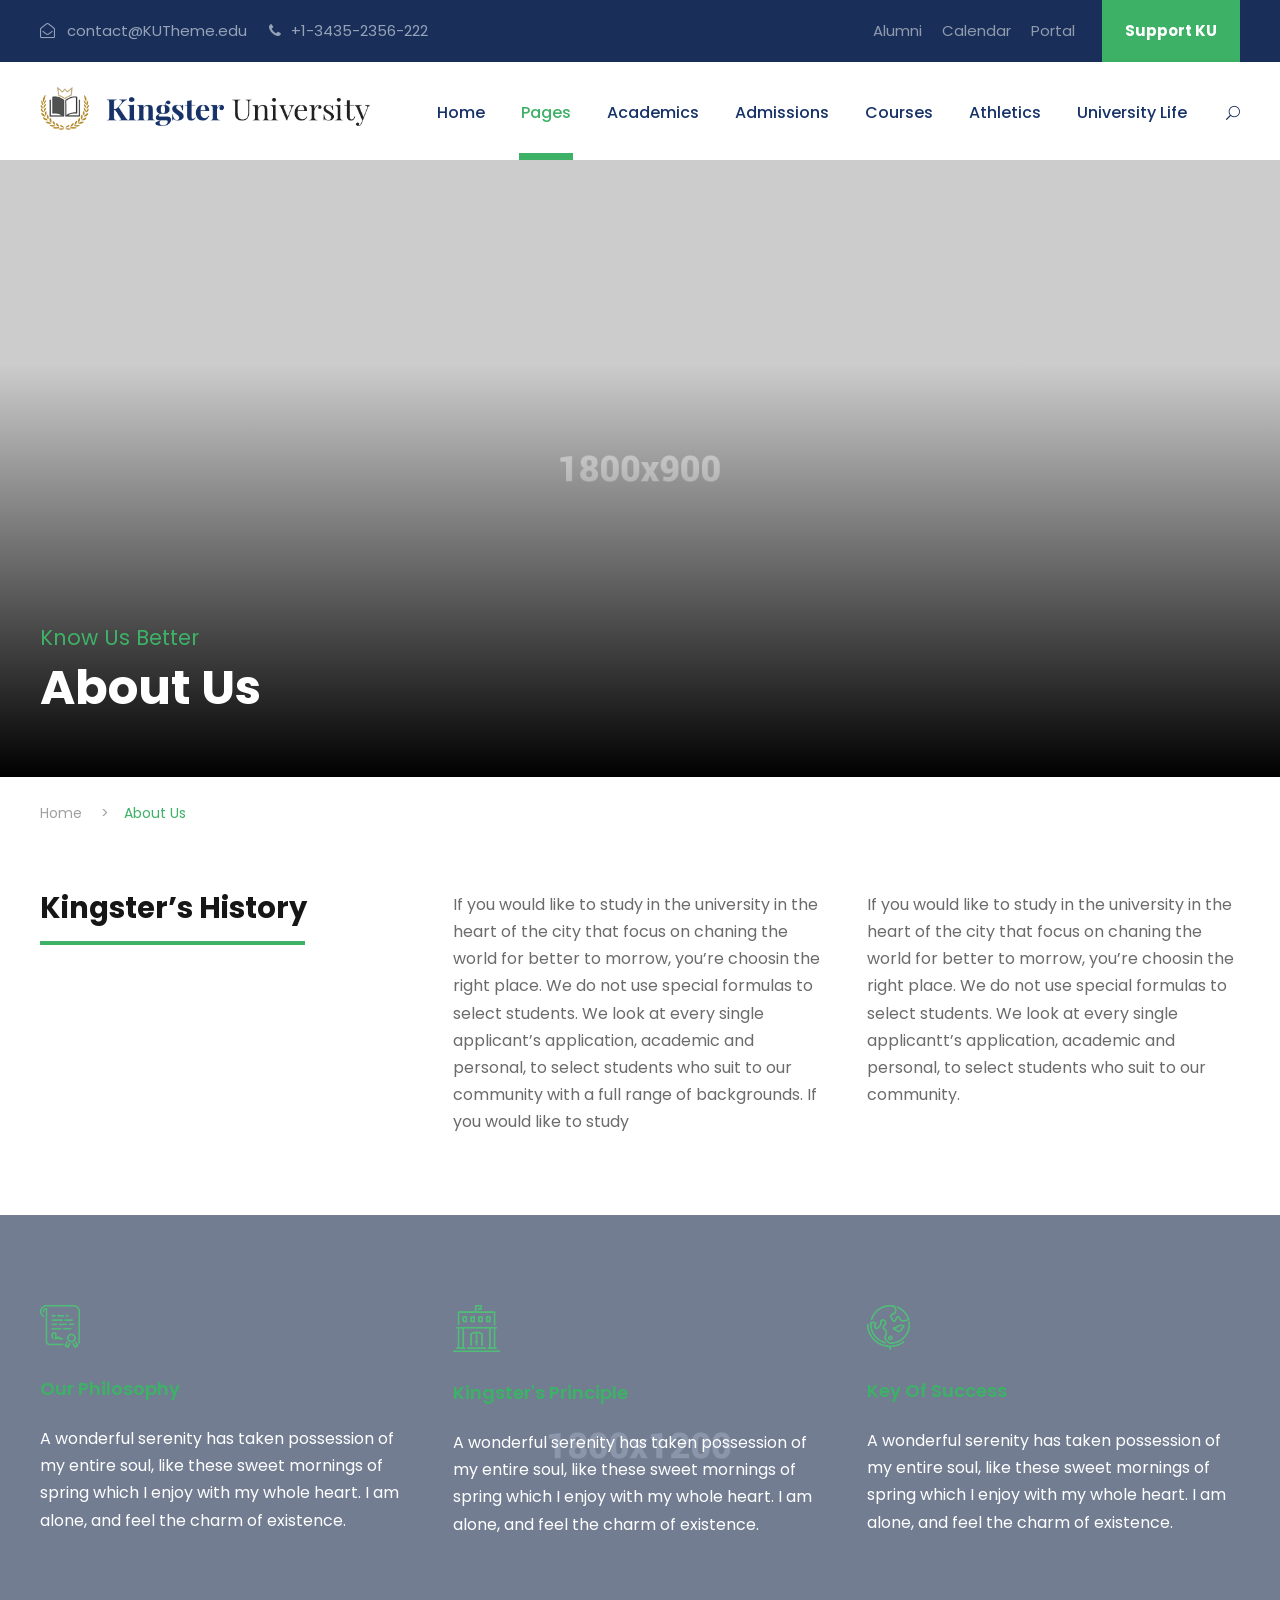
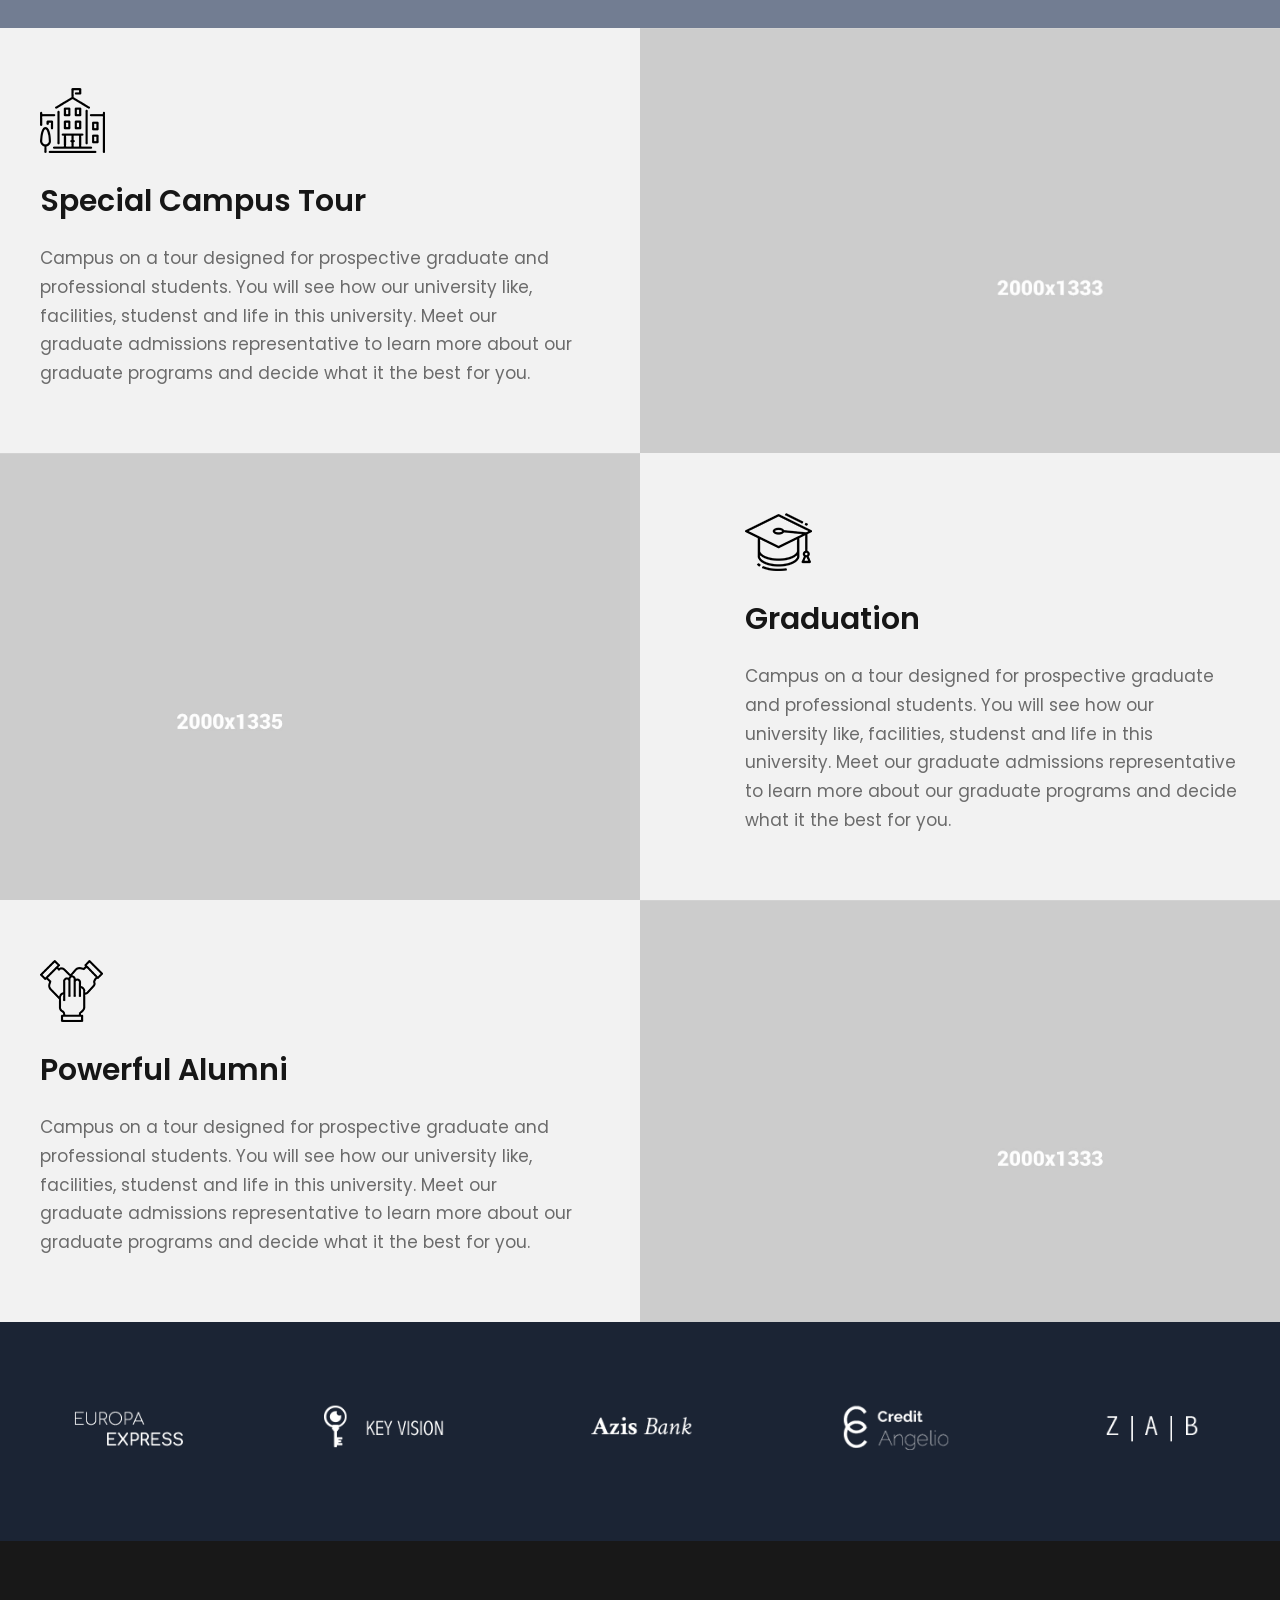
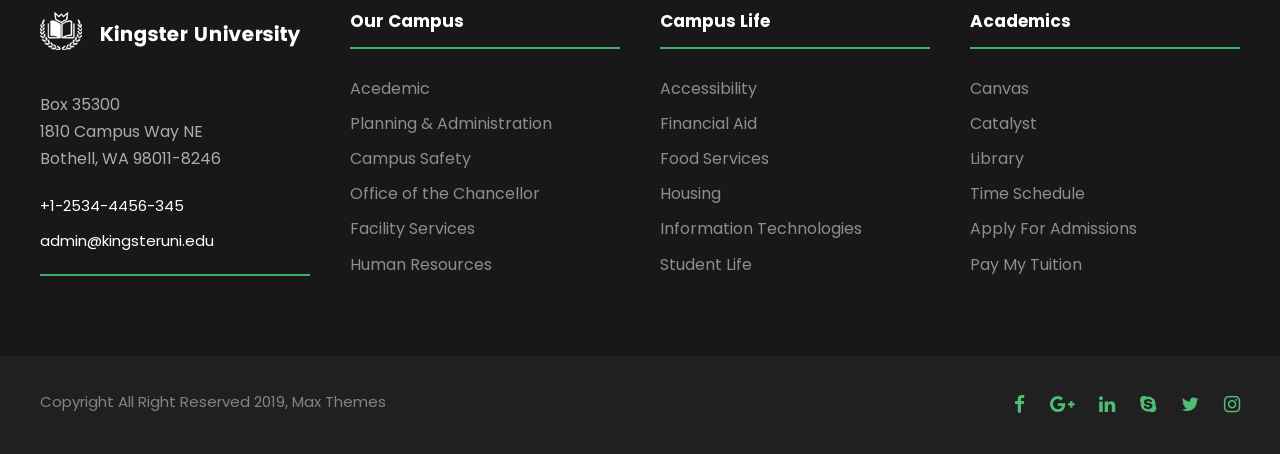
==== kingster/about-us.html @ 15b5728d "uploading folders" ====
<!DOCTYPE html>
<html lang="en-US" class="no-js">
<head>
    <meta charset="UTF-8">
    <meta name="viewport" content="width=device-width, initial-scale=1">

    <title>Kingster &#8211; School, College &amp; University HTML Template</title>

    <link rel='stylesheet' href='plugins/goodlayers-core/plugins/combine/style.css' type='text/css' media='all' />
    <link rel='stylesheet' href='plugins/goodlayers-core/include/css/page-builder.css' type='text/css' media='all' />
    <link rel='stylesheet' href='plugins/revslider/public/assets/css/settings.css' type='text/css' media='all' />
    <link rel='stylesheet' href='css/style-core.css' type='text/css' media='all' />
    <link rel='stylesheet' href='css/kingster-style-custom.css' type='text/css' media='all' />

    <link href="https://fonts.googleapis.com/css?family=Playfair+Display:700%2C400" rel="stylesheet" property="stylesheet" type="text/css" media="all">
    <link rel='stylesheet' href='https://fonts.googleapis.com/css?family=Poppins%3A100%2C100italic%2C200%2C200italic%2C300%2C300italic%2Cregular%2Citalic%2C500%2C500italic%2C600%2C600italic%2C700%2C700italic%2C800%2C800italic%2C900%2C900italic%7CABeeZee%3Aregular%2Citalic&amp;subset=latin%2Clatin-ext%2Cdevanagari&amp;ver=5.0.3' type='text/css' media='all' />

</head>

<body class="home page-template-default page page-id-2039 gdlr-core-body woocommerce-no-js tribe-no-js kingster-body kingster-body-front kingster-full  kingster-with-sticky-navigation  kingster-blockquote-style-1 gdlr-core-link-to-lightbox">
    <div class="kingster-mobile-header-wrap">
        <div class="kingster-mobile-header kingster-header-background kingster-style-slide kingster-sticky-mobile-navigation " id="kingster-mobile-header">
            <div class="kingster-mobile-header-container kingster-container clearfix">
                <div class="kingster-logo  kingster-item-pdlr">
                    <div class="kingster-logo-inner">
                        <a class="" href="index.html"><img src="images/logo.png" alt="" /></a>
                    </div>
                </div>
                <div class="kingster-mobile-menu-right">
                    <div class="kingster-main-menu-search" id="kingster-mobile-top-search"><i class="fa fa-search"></i></div>
                    <div class="kingster-top-search-wrap">
                        <div class="kingster-top-search-close"></div>
                        <div class="kingster-top-search-row">
                            <div class="kingster-top-search-cell">
                                <form role="search" method="get" class="search-form" action="#">
                                    <input type="text" class="search-field kingster-title-font" placeholder="Search..." value="" name="s">
                                    <div class="kingster-top-search-submit"><i class="fa fa-search"></i></div>
                                    <input type="submit" class="search-submit" value="Search">
                                    <div class="kingster-top-search-close"><i class="icon_close"></i></div>
                                </form>
                            </div>
                        </div>
                    </div>
                    <div class="kingster-mobile-menu"><a class="kingster-mm-menu-button kingster-mobile-menu-button kingster-mobile-button-hamburger" href="#kingster-mobile-menu"><span></span></a>
                        <div class="kingster-mm-menu-wrap kingster-navigation-font" id="kingster-mobile-menu" data-slide="right">
                            <ul id="menu-main-navigation" class="m-menu">
                                <li class="menu-item menu-item-home current-menu-item menu-item-has-children"><a href="index.html">Home</a>
                                    <ul class="sub-menu">
                                        <li class="menu-item menu-item-home"><a href="index.html">Homepage 1</a></li>
                                        <li class="menu-item"><a href="homepage-2.html">Homepage 2</a></li>
                                    </ul>
                                </li>
                                <li class="menu-item menu-item-has-children"><a href="#">Pages</a>
                                    <ul class="sub-menu">
                                        <li class="menu-item"><a href="about-us.html">About KU</a></li>
                                        <li class="menu-item menu-item-has-children"><a href="blog-full-right-sidebar-with-frame.html">Blog</a>
                                            <ul class="sub-menu">
                                                <li class="menu-item menu-item-has-children"><a href="blog-full-right-sidebar-with-frame.html">Blog Full</a>
                                                    <ul class="sub-menu">
                                                        <li class="menu-item"><a href="blog-full-right-sidebar-with-frame.html">Blog Full Right Sidebar With Frame</a></li>
                                                        <li class="menu-item"><a href="blog-full-left-sidebar-with-frame.html">Blog Full Left Sidebar With Frame</a></li>
                                                        <li class="menu-item"><a href="blog-full-both-sidebar-with-frame.html">Blog Full Both Sidebar With Frame</a></li>
                                                        <li class="menu-item"><a href="blog-full-right-sidebar.html">Blog Full Right Sidebar</a></li>
                                                        <li class="menu-item"><a href="blog-full-left-sidebar.html">Blog Full Left Sidebar</a></li>
                                                        <li class="menu-item"><a href="blog-full-both-sidebar.html">Blog Full Both Sidebar</a></li>
                                                    </ul>
                                                </li>
                                                <li class="menu-item menu-item-has-children"><a href="blog-grid-3-columns-no-space.html">Blog Grid</a>
                                                    <ul class="sub-menu">
                                                        <li class="menu-item"><a href="blog-grid-2-columns.html">Blog Grid 2 Columns</a></li>
                                                        <li class="menu-item"><a href="blog-grid-3-columns.html">Blog Grid 3 Columns</a></li>
                                                        <li class="menu-item"><a href="blog-grid-4-columns.html">Blog Grid 4 Columns</a></li>
                                                        <li class="menu-item"><a href="blog-grid-2-columns-no-space.html">Blog Grid 2 Columns No Space</a></li>
                                                        <li class="menu-item"><a href="blog-grid-3-columns-no-space.html">Blog Grid 3 Columns No Space</a></li>
                                                        <li class="menu-item"><a href="blog-grid-4-columns-no-space.html">Blog Grid 4 Columns No Space</a></li>
                                                    </ul>
                                                </li>

                                                <li class="menu-item"><a href="standard-post-type.html">Single Post</a></li>
                                            </ul>
                                        </li>
                                        <li class="menu-item menu-item-has-children"><a href="#">Contact</a>
                                            <ul class="sub-menu">
                                                <li class="menu-item"><a href="contact.html">Contact</a></li>
                                                <li class="menu-item"><a href="contact-2.html">Contact 2</a></li>
                                                <li class="menu-item"><a href="contact-3.html">Contact 3</a></li>
                                            </ul>
                                        </li>
                                        <li class="menu-item menu-item-has-children"><a href="portfolio-3-columns.html">Portfolio</a>
                                            <ul class="sub-menu">
                                                <li class="menu-item menu-item-has-children"><a>Portfolio Grid</a>
                                                    <ul class="sub-menu">
                                                        <li class="menu-item"><a href="portfolio-2-columns.html">Portfolio 2 Columns</a></li>
                                                        <li class="menu-item"><a href="portfolio-3-columns.html">Portfolio 3 Columns</a></li>
                                                        <li class="menu-item"><a href="portfolio-4-columns.html">Portfolio 4 Columns</a></li>
                                                        <li class="menu-item"><a href="portfolio-5-columns.html">Portfolio 5 Columns</a></li>
                                                        <li class="menu-item"><a href="portfolio-2-columns-with-frame.html">Portfolio 2 Columns With Frame</a></li>
                                                        <li class="menu-item"><a href="portfolio-3-columns-with-frame.html">Portfolio 3 Columns With Frame</a></li>
                                                        <li class="menu-item"><a href="portfolio-4-columns-with-frame.html">Portfolio 4 Columns With Frame</a></li>
                                                        <li class="menu-item"><a href="portfolio-2-columns-no-space.html">Portfolio 2 Columns No Space</a></li>
                                                        <li class="menu-item"><a href="portfolio-3-columns-no-space.html">Portfolio 3 Columns No Space</a></li>
                                                        <li class="menu-item"><a href="portfolio-4-columns-no-space.html">Portfolio 4 Columns No Space</a></li>
                                                        <li class="menu-item"><a href="portfolio-5-columns-no-space.html">Portfolio 5 Columns No Space</a></li>
                                                    </ul>
                                                </li>
                                                <li class="menu-item menu-item-has-children"><a>Portfolio Masonry</a>
                                                    <ul class="sub-menu">
                                                        <li class="menu-item"><a href="portfolio-masonry-4-columns.html">Masonry 4 Columns</a></li>
                                                        <li class="menu-item"><a href="portfolio-masonry-3-columns.html">Masonry 3 Columns</a></li>
                                                        <li class="menu-item"><a href="portfolio-masonry-2-columns.html">Masonry 2 Columns</a></li>
                                                        <li class="menu-item"><a href="portfolio-masonry-4-columns-no-space.html">Masonry 4 Columns No Space</a></li>
                                                        <li class="menu-item"><a href="portfolio-masonry-3-columns-no-space.html">Masonry 3 Columns No Space</a></li>
                                                        <li class="menu-item"><a href="portfolio-masonry-2-columns-no-space.html">Masonry 2 Columns No Space</a></li>
                                                    </ul>
                                                </li>

                                                <li class="menu-item menu-item-has-children"><a class="sf-with-ul-pre" href="singleportfolio.html">Single Portfolio</a></li>
                                            </ul>
                                        </li>
                                        <li class="menu-item"><a href="gallery.html">Gallery</a></li>
                                        <li class="menu-item"><a href="price-table.html">Price Table</a></li>
                                        <li class="menu-item"><a href="maintenance.html">Maintenance</a></li>
                                        <li class="menu-item"><a href="coming-soon.html">Coming Soon</a></li>
                                        <li class="menu-item"><a href="404.html">404 Page</a></li>
                                    </ul>
                                </li>
                                <li class="menu-item menu-item-has-children"><a href="bachelor-of-science-in-business-administration.html">Academics</a>
                                    <ul class="sub-menu">
                                        <li class="menu-item menu-item-has-children"><a>Undergraduate</a>
                                            <ul class="sub-menu">
                                                <li class="menu-item"><a href="bachelor-of-science-in-business-administration.html">Business Administration</a></li>
                                                <li class="menu-item"><a href="school-of-law.html">School Of Law</a></li>
                                                <li class="menu-item"><a href="engineering.html">Engineering</a></li>
                                                <li class="menu-item"><a href="medicine.html">Medicine</a></li>
                                                <li class="menu-item"><a href="art-science.html">Art &#038; Science</a></li>
                                            </ul>
                                        </li>
                                        <li class="menu-item menu-item-has-children"><a href="#">Graduate Program</a>
                                            <ul class="sub-menu">
                                                <li class="menu-item"><a href="hospitality-management.html">Hospitality Management</a></li>
                                                <li class="menu-item"><a href="physics.html">Physics</a></li>
                                                <li class="menu-item"><a href="#">Chemistry</a></li>
                                                <li class="menu-item"><a href="#">Music</a></li>
                                                <li class="menu-item"><a href="#">Computer Science</a></li>
                                            </ul>
                                        </li>
                                        <li class="menu-item menu-item-has-children"><a href="#">Resources</a>
                                            <ul class="sub-menu">
                                                <li class="menu-item"><a href="bachelor-of-science-in-business-administration.html">Department Page</a></li>
                                                <li class="menu-item"><a href="finance.html">Major Page</a></li>
                                                <li class="menu-item"><a href="finance-faculty.html">Faculty Page</a></li>
                                                <li class="menu-item"><a href="john-hagensy-phd.html">Single Instructor</a></li>
                                                <li class="menu-item"><a href="introduction-to-financial-accounting.html">Single Course</a></li>
                                            </ul>
                                        </li>
                                        <li class="menu-item"><a href="#">Logo</a></li>
                                    </ul>
                                </li>
                                <li class="menu-item menu-item-has-children"><a href="apply-to-kingster.html">Admissions</a>
                                    <ul class="sub-menu">
                                        <li class="menu-item"><a href="apply-to-kingster.html">Apply To Kingster</a></li>
                                        <li class="menu-item"><a href="campus-tour.html">Campus Tour</a></li>
                                        <li class="menu-item"><a href="scholarships.html">Scholarships</a></li>
                                        <li class="menu-item"><a href="athletics.html">Athletics</a></li>
                                        <li class="menu-item"><a href="give-to-kingster.html">Give To Kingster</a></li>
                                        <li class="menu-item"><a href="alumni.html">Alumni</a></li>
                                        <li class="menu-item"><a href="event-calendar.html">Event Calendar</a></li>
                                    </ul>
                                </li>
                                <li class="menu-item menu-item-has-children"><a href="#">Courses</a>
                                    <ul class="sub-menu">
                                        <li class="menu-item"><a href="course-list-1.html">Course List 1</a></li>
                                        <li class="menu-item"><a href="course-list-2.html">Course List 2</a></li>
                                    </ul>
                                </li>
                                <li class="menu-item"><a href="athletics.html">Athletics</a></li>
                                <li class="menu-item"><a href="university-life.html">University Life</a></li>
                            </ul>
                        </div>
                    </div>
                </div>
            </div>
        </div>
    </div>
    <div class="kingster-body-outer-wrapper ">
        <div class="kingster-body-wrapper clearfix  kingster-with-frame">
            <div class="kingster-top-bar">
                <div class="kingster-top-bar-background"></div>
                <div class="kingster-top-bar-container kingster-container ">
                    <div class="kingster-top-bar-container-inner clearfix">
                        <div class="kingster-top-bar-left kingster-item-pdlr"><i class="fa fa-envelope-open-o" id="i_983a_0"></i> contact@KUTheme.edu <i class="fa fa-phone" id="i_983a_1"></i> +1-3435-2356-222</div>
                        <div class="kingster-top-bar-right kingster-item-pdlr">
                            <ul id="kingster-top-bar-menu" class="sf-menu kingster-top-bar-menu kingster-top-bar-right-menu">
                                <li class="menu-item kingster-normal-menu"><a href="#">Alumni</a></li>
                                <li class="menu-item kingster-normal-menu"><a href="#">Calendar</a></li>
                                <li class="menu-item kingster-normal-menu"><a href="#">Portal</a></li>
                            </ul>
                            <div class="kingster-top-bar-right-social"></div><a class="kingster-top-bar-right-button" href="#" target="_blank">Support KU</a></div>
                    </div>
                </div>
            </div>
            <header class="kingster-header-wrap kingster-header-style-plain  kingster-style-menu-right kingster-sticky-navigation kingster-style-fixed" data-navigation-offset="75px">
                <div class="kingster-header-background"></div>
                <div class="kingster-header-container  kingster-container">
                    <div class="kingster-header-container-inner clearfix">
                        <div class="kingster-logo  kingster-item-pdlr">
                            <div class="kingster-logo-inner">
                                <a class="" href="index.html"><img src="images/logo.png" alt="" /></a>
                            </div>
                        </div>
                        <div class="kingster-navigation kingster-item-pdlr clearfix ">
                            <div class="kingster-main-menu" id="kingster-main-menu">
                                <ul id="menu-main-navigation-1" class="sf-menu">
                                    <li class="menu-item menu-item-home menu-item-has-children kingster-normal-menu"><a href="index.html" class="sf-with-ul-pre">Home</a>
                                        <ul class="sub-menu">
                                            <li class="menu-item menu-item-home" data-size="60"><a href="index.html">Homepage 1</a></li>
                                            <li class="menu-item" data-size="60"><a href="homepage-2.html">Homepage 2</a></li>
                                        </ul>
                                    </li>
                                    <li class="menu-item  current-menu-item  menu-item-has-children kingster-normal-menu"><a href="#" class="sf-with-ul-pre">Pages</a>
                                        <ul class="sub-menu">
                                            <li class="menu-item" data-size="60"><a href="about-us.html">About KU</a></li>
                                            <li class="menu-item menu-item-has-children" data-size="60"><a href="blog-full-right-sidebar-with-frame.html" class="sf-with-ul-pre">Blog</a>
                                                <ul class="sub-menu">
                                                    <li class="menu-item menu-item-has-children"><a href="blog-full-right-sidebar-with-frame.html" class="sf-with-ul-pre">Blog Full</a>
                                                        <ul class="sub-menu">
                                                            <li class="menu-item"><a href="blog-full-right-sidebar-with-frame.html">Blog Full Right Sidebar With Frame</a></li>
                                                            <li class="menu-item"><a href="blog-full-left-sidebar-with-frame.html">Blog Full Left Sidebar With Frame</a></li>
                                                            <li class="menu-item"><a href="blog-full-both-sidebar-with-frame.html">Blog Full Both Sidebar With Frame</a></li>
                                                            <li class="menu-item"><a href="blog-full-right-sidebar.html">Blog Full Right Sidebar</a></li>
                                                            <li class="menu-item"><a href="blog-full-left-sidebar.html">Blog Full Left Sidebar</a></li>
                                                            <li class="menu-item"><a href="blog-full-both-sidebar.html">Blog Full Both Sidebar</a></li>
                                                        </ul>
                                                    </li>
                                                    <li class="menu-item menu-item-has-children"><a href="blog-grid-3-columns-no-space.html" class="sf-with-ul-pre">Blog Grid</a>
                                                        <ul class="sub-menu">
                                                            <li class="menu-item"><a href="blog-grid-2-columns.html">Blog Grid 2 Columns</a></li>
                                                            <li class="menu-item"><a href="blog-grid-3-columns.html">Blog Grid 3 Columns</a></li>
                                                            <li class="menu-item"><a href="blog-grid-4-columns.html">Blog Grid 4 Columns</a></li>
                                                            <li class="menu-item"><a href="blog-grid-2-columns-no-space.html">Blog Grid 2 Columns No Space</a></li>
                                                            <li class="menu-item"><a href="blog-grid-3-columns-no-space.html">Blog Grid 3 Columns No Space</a></li>
                                                            <li class="menu-item"><a href="blog-grid-4-columns-no-space.html">Blog Grid 4 Columns No Space</a></li>
                                                        </ul>
                                                    </li>

                                                    <li class="menu-item"><a href="standard-post-type.html">Single Post</a></li>
                                                </ul>
                                            </li>
                                            <li class="menu-item menu-item-has-children" data-size="60"><a href="#" class="sf-with-ul-pre">Contact</a>
                                                <ul class="sub-menu">
                                                    <li class="menu-item"><a href="contact.html">Contact</a></li>
                                                    <li class="menu-item"><a href="contact-2.html">Contact 2</a></li>
                                                    <li class="menu-item"><a href="contact-3.html">Contact 3</a></li>
                                                </ul>
                                            </li>
                                            <li class="menu-item menu-item-has-children" data-size="60"><a href="portfolio-3-columns.html" class="sf-with-ul-pre">Portfolio</a>
                                                <ul class="sub-menu">
                                                    <li class="menu-item menu-item-has-children"><a class="sf-with-ul-pre">Portfolio Grid</a>
                                                        <ul class="sub-menu">
                                                            <li class="menu-item"><a href="portfolio-2-columns.html">Portfolio 2 Columns</a></li>
                                                            <li class="menu-item"><a href="portfolio-3-columns.html">Portfolio 3 Columns</a></li>
                                                            <li class="menu-item"><a href="portfolio-4-columns.html">Portfolio 4 Columns</a></li>
                                                            <li class="menu-item"><a href="portfolio-5-columns.html">Portfolio 5 Columns</a></li>
                                                            <li class="menu-item"><a href="portfolio-2-columns-with-frame.html">Portfolio 2 Columns With Frame</a></li>
                                                            <li class="menu-item"><a href="portfolio-3-columns-with-frame.html">Portfolio 3 Columns With Frame</a></li>
                                                            <li class="menu-item"><a href="portfolio-4-columns-with-frame.html">Portfolio 4 Columns With Frame</a></li>
                                                            <li class="menu-item"><a href="portfolio-2-columns-no-space.html">Portfolio 2 Columns No Space</a></li>
                                                            <li class="menu-item"><a href="portfolio-3-columns-no-space.html">Portfolio 3 Columns No Space</a></li>
                                                            <li class="menu-item"><a href="portfolio-4-columns-no-space.html">Portfolio 4 Columns No Space</a></li>
                                                            <li class="menu-item"><a href="portfolio-5-columns-no-space.html">Portfolio 5 Columns No Space</a></li>
                                                        </ul>
                                                    </li>
                                                    <li class="menu-item menu-item-has-children"><a class="sf-with-ul-pre">Portfolio Masonry</a>
                                                        <ul class="sub-menu">
                                                            <li class="menu-item"><a href="portfolio-masonry-4-columns.html">Masonry 4 Columns</a></li>
                                                            <li class="menu-item"><a href="portfolio-masonry-3-columns.html">Masonry 3 Columns</a></li>
                                                            <li class="menu-item"><a href="portfolio-masonry-2-columns.html">Masonry 2 Columns</a></li>
                                                            <li class="menu-item"><a href="portfolio-masonry-4-columns-no-space.html">Masonry 4 Columns No Space</a></li>
                                                            <li class="menu-item"><a href="portfolio-masonry-3-columns-no-space.html">Masonry 3 Columns No Space</a></li>
                                                            <li class="menu-item"><a href="portfolio-masonry-2-columns-no-space.html">Masonry 2 Columns No Space</a></li>
                                                        </ul>
                                                    </li>

                                                 <li class="menu-item menu-item-has-children"><a class="sf-with-ul-pre" href="singleportfolio.html">Single Portfolio</a></li>
                                                </ul>
                                            </li>
                                            <li class="menu-item" data-size="60"><a href="gallery.html">Gallery</a></li>
                                            <li class="menu-item" data-size="60"><a href="price-table.html">Price Table</a></li>
                                            <li class="menu-item" data-size="60"><a href="maintenance.html">Maintenance</a></li>
                                            <li class="menu-item" data-size="60"><a href="coming-soon.html">Coming Soon</a></li>
                                            <li class="menu-item" data-size="60"><a href="404.html">404 Page</a></li>
                                        </ul>
                                    </li>
                                    <li class="menu-item menu-item-has-children kingster-mega-menu"><a href="bachelor-of-science-in-business-administration.html" class="sf-with-ul-pre">Academics</a>
                                        <div class="sf-mega sf-mega-full megaimg">
                                            <ul class="sub-menu">
                                                <li class="menu-item menu-item-has-children" data-size="15"><a class="sf-with-ul-pre">Undergraduate</a>
                                                    <ul class="sub-menu">
                                                        <li class="menu-item"><a href="bachelor-of-science-in-business-administration.html">Business Administration</a></li>
                                                        <li class="menu-item"><a href="school-of-law.html">School Of Law</a></li>
                                                        <li class="menu-item"><a href="engineering.html">Engineering</a></li>
                                                        <li class="menu-item"><a href="medicine.html">Medicine</a></li>
                                                        <li class="menu-item"><a href="art-science.html">Art &#038; Science</a></li>
                                                    </ul>
                                                </li>
                                                <li class="menu-item menu-item-has-children" data-size="15"><a href="#" class="sf-with-ul-pre">Graduate Program</a>
                                                    <ul class="sub-menu">
                                                        <li class="menu-item"><a href="hospitality-management.html">Hospitality Management</a></li>
                                                        <li class="menu-item"><a href="physics.html">Physics</a></li>
                                                        <li class="menu-item"><a href="#">Chemistry</a></li>
                                                        <li class="menu-item"><a href="#">Music</a></li>
                                                        <li class="menu-item"><a href="#">Computer Science</a></li>
                                                    </ul>
                                                </li>
                                                <li class="menu-item menu-item-has-children" data-size="15"><a href="#" class="sf-with-ul-pre">Resources</a>
                                                    <ul class="sub-menu">
                                                        <li class="menu-item"><a href="bachelor-of-science-in-business-administration.html">Department Page</a></li>
                                                        <li class="menu-item"><a href="finance.html">Major Page</a></li>
                                                        <li class="menu-item"><a href="finance-faculty.html">Faculty Page</a></li>
                                                        <li class="menu-item"><a href="john-hagensy-phd.html">Single Instructor</a></li>
                                                        <li class="menu-item"><a href="introduction-to-financial-accounting.html">Single Course</a></li>
                                                    </ul>
                                                </li>
                                                <li class="menu-item" data-size="15">
                                                    <div class="kingster-mega-menu-section-content"><img src="upload/mega-menu-logo.png" id="img_983a_0" alt="" /> <span id="span_983a_0">Academic offerings include 95 majors, 86 minors, and more than 100 in-major specializations</span></div>
                                                </li>
                                            </ul>
                                        </div>
                                    </li>
                                    <li class="menu-item menu-item-has-children kingster-normal-menu"><a href="apply-to-kingster.html" class="sf-with-ul-pre">Admissions</a>
                                        <ul class="sub-menu">
                                            <li class="menu-item" data-size="60"><a href="apply-to-kingster.html">Apply To Kingster</a></li>
                                            <li class="menu-item" data-size="60"><a href="campus-tour.html">Campus Tour</a></li>
                                            <li class="menu-item" data-size="60"><a href="scholarships.html">Scholarships</a></li>
                                            <li class="menu-item" data-size="60"><a href="athletics.html">Athletics</a></li>
                                            <li class="menu-item" data-size="60"><a href="give-to-kingster.html">Give To Kingster</a></li>
                                            <li class="menu-item" data-size="60"><a href="alumni.html">Alumni</a></li>
                                            <li class="menu-item" data-size="60"><a href="event-calendar.html">Event Calendar</a></li>
                                        </ul>
                                    </li>
                                    <li class="menu-item menu-item-has-children kingster-normal-menu"><a href="#" class="sf-with-ul-pre">Courses</a>
                                        <ul class="sub-menu">
                                            <li class="menu-item" data-size="60"><a href="course-list-1.html">Course List 1</a></li>
                                            <li class="menu-item" data-size="60"><a href="course-list-2.html">Course List 2</a></li>
                                        </ul>
                                    </li>
                                    <li class="menu-item kingster-normal-menu"><a href="athletics.html">Athletics</a></li>
                                    <li class="menu-item kingster-normal-menu"><a href="university-life.html">University Life</a></li>
                                </ul>
                                <div class="kingster-navigation-slide-bar" id="kingster-navigation-slide-bar"></div>
                            </div>
                            <div class="kingster-main-menu-right-wrap clearfix ">
                                <div class="kingster-main-menu-search" id="kingster-top-search"><i class="icon_search"></i></div>
                                <div class="kingster-top-search-wrap">
                                    <div class="kingster-top-search-close"></div>
                                    <div class="kingster-top-search-row">
                                        <div class="kingster-top-search-cell">
                                            <form role="search" method="get" class="search-form" action="#">
                                                <input type="text" class="search-field kingster-title-font" placeholder="Search..." value="" name="s">
                                                <div class="kingster-top-search-submit"><i class="fa fa-search"></i></div>
                                                <input type="submit" class="search-submit" value="Search">
                                                <div class="kingster-top-search-close"><i class="icon_close"></i></div>
                                            </form>
                                        </div>
                                    </div>
                                </div>
                            </div>
                        </div>
                    </div>
                </div>
            </header>


            <div class="kingster-page-title-wrap  kingster-style-custom kingster-left-align" id="div_983a_0">
                <div class="kingster-header-transparent-substitute"></div>
                <div class="kingster-page-title-overlay"></div>
                <div class="kingster-page-title-bottom-gradient"></div>
                <div class="kingster-page-title-container kingster-container">
                    <div class="kingster-page-title-content kingster-item-pdlr" id="div_983a_1">
                        <div class="kingster-page-caption" id="div_983a_2">Know Us Better</div>
                        <h1 class="kingster-page-title" id="h1_983a_0">About Us</h1></div>
                </div>
            </div>
            <div class="kingster-breadcrumbs">
                <div class="kingster-breadcrumbs-container kingster-container">
                    <div class="kingster-breadcrumbs-item kingster-item-pdlr"> <span property="itemListElement" typeof="ListItem"><a property="item" typeof="WebPage" title="Go to Kingster." href="index.html" class="home"><span property="name">Home</span></a>
                        <meta property="position" content="1">
                        </span>&gt;<span property="itemListElement" typeof="ListItem"><span property="name">About Us</span>
                        <meta property="position" content="2">
                        </span>
                    </div>
                </div>
            </div>
            <div class="kingster-page-wrapper" id="kingster-page-wrapper">
                <div class="gdlr-core-page-builder-body">
                    <div class="gdlr-core-pbf-wrapper " id="div_983a_3">
                        <div class="gdlr-core-pbf-background-wrap"></div>
                        <div class="gdlr-core-pbf-wrapper-content gdlr-core-js ">
                            <div class="gdlr-core-pbf-wrapper-container clearfix gdlr-core-container">
                                <div class="gdlr-core-pbf-column gdlr-core-column-20 gdlr-core-column-first">
                                    <div class="gdlr-core-pbf-column-content-margin gdlr-core-js ">
                                        <div class="gdlr-core-pbf-column-content clearfix gdlr-core-js ">
                                            <div class="gdlr-core-pbf-element">
                                                <div class="gdlr-core-title-item gdlr-core-item-pdb clearfix  gdlr-core-left-align gdlr-core-title-item-caption-top gdlr-core-item-pdlr" id="div_983a_4">
                                                    <div class="gdlr-core-title-item-title-wrap clearfix">
                                                        <h3 class="gdlr-core-title-item-title gdlr-core-skin-title " id="h3_983a_0">Kingster’s History</h3></div>
                                                </div>
                                            </div>
                                            <div class="gdlr-core-pbf-element">
                                                <div class="gdlr-core-divider-item gdlr-core-divider-item-normal gdlr-core-item-pdlr gdlr-core-left-align">
                                                    <div class="gdlr-core-divider-container" id="div_983a_5">
                                                        <div class="gdlr-core-divider-line gdlr-core-skin-divider" id="div_983a_6"></div>
                                                    </div>
                                                </div>
                                            </div>
                                        </div>
                                    </div>
                                </div>
                                <div class="gdlr-core-pbf-column gdlr-core-column-20">
                                    <div class="gdlr-core-pbf-column-content-margin gdlr-core-js ">
                                        <div class="gdlr-core-pbf-column-content clearfix gdlr-core-js ">
                                            <div class="gdlr-core-pbf-element">
                                                <div class="gdlr-core-text-box-item gdlr-core-item-pdlr gdlr-core-item-pdb gdlr-core-left-align">
                                                    <div class="gdlr-core-text-box-item-content" id="div_983a_7">
                                                        <p>If you would like to study in the university in the heart of the city that focus on chaning the world for better to morrow, you’re choosin the right place. We do not use special formulas to select students. We look at every single applicant&#8217;s application, academic and personal, to select students who suit to our community with a full range of backgrounds. If you would like to study</p>
                                                    </div>
                                                </div>
                                            </div>
                                        </div>
                                    </div>
                                </div>
                                <div class="gdlr-core-pbf-column gdlr-core-column-20">
                                    <div class="gdlr-core-pbf-column-content-margin gdlr-core-js ">
                                        <div class="gdlr-core-pbf-column-content clearfix gdlr-core-js ">
                                            <div class="gdlr-core-pbf-element">
                                                <div class="gdlr-core-text-box-item gdlr-core-item-pdlr gdlr-core-item-pdb gdlr-core-left-align">
                                                    <div class="gdlr-core-text-box-item-content" id="div_983a_8">
                                                        <p>If you would like to study in the university in the heart of the city that focus on chaning the world for better to morrow, you’re choosin the right place. We do not use special formulas to select students. We look at every single applicantt&#8217;s application, academic and personal, to select students who suit to our community.</p>
                                                    </div>
                                                </div>
                                            </div>
                                        </div>
                                    </div>
                                </div>
                            </div>
                        </div>
                    </div>
                    <div class="gdlr-core-pbf-wrapper " id="div_983a_9">
                        <div class="gdlr-core-pbf-background-wrap" id="div_983a_10">
                            <div class="gdlr-core-pbf-background gdlr-core-parallax gdlr-core-js" id="div_983a_11" data-parallax-speed="0.1"></div>
                        </div>
                        <div class="gdlr-core-pbf-wrapper-content gdlr-core-js ">
                            <div class="gdlr-core-pbf-wrapper-container clearfix gdlr-core-container">
                                <div class="gdlr-core-pbf-column gdlr-core-column-20 gdlr-core-column-first">
                                    <div class="gdlr-core-pbf-column-content-margin gdlr-core-js ">
                                        <div class="gdlr-core-pbf-column-content clearfix gdlr-core-js ">
                                            <div class="gdlr-core-pbf-element">
                                                <div class="gdlr-core-image-item gdlr-core-item-pdlr gdlr-core-item-pdb  gdlr-core-left-align">
                                                    <div class="gdlr-core-image-item-wrap gdlr-core-media-image  gdlr-core-image-item-style-rectangle" id="div_983a_12"><img src="upload/col-icon-3.png" alt="" width="40" height="43" title="col-icon-3" /></div>
                                                </div>
                                            </div>
                                            <div class="gdlr-core-pbf-element">
                                                <div class="gdlr-core-title-item gdlr-core-item-pdb clearfix  gdlr-core-left-align gdlr-core-title-item-caption-top gdlr-core-item-pdlr" id="div_983a_13">
                                                    <div class="gdlr-core-title-item-title-wrap clearfix">
                                                        <h3 class="gdlr-core-title-item-title gdlr-core-skin-title " id="h3_983a_1">Our Philosophy</h3></div>
                                                </div>
                                            </div>
                                            <div class="gdlr-core-pbf-element">
                                                <div class="gdlr-core-text-box-item gdlr-core-item-pdlr gdlr-core-item-pdb gdlr-core-left-align">
                                                    <div class="gdlr-core-text-box-item-content" id="div_983a_14">
                                                        <p>A wonderful serenity has taken possession of my entire soul, like these sweet mornings of spring which I enjoy with my whole heart. I am alone, and feel the charm of existence.</p>
                                                    </div>
                                                </div>
                                            </div>
                                        </div>
                                    </div>
                                </div>
                                <div class="gdlr-core-pbf-column gdlr-core-column-20">
                                    <div class="gdlr-core-pbf-column-content-margin gdlr-core-js ">
                                        <div class="gdlr-core-pbf-column-content clearfix gdlr-core-js ">
                                            <div class="gdlr-core-pbf-element">
                                                <div class="gdlr-core-image-item gdlr-core-item-pdlr gdlr-core-item-pdb  gdlr-core-left-align">
                                                    <div class="gdlr-core-image-item-wrap gdlr-core-media-image  gdlr-core-image-item-style-rectangle" id="div_983a_15"><img src="upload/col-icon-4.png" alt="" width="47" height="47" title="col-icon-4" /></div>
                                                </div>
                                            </div>
                                            <div class="gdlr-core-pbf-element">
                                                <div class="gdlr-core-title-item gdlr-core-item-pdb clearfix  gdlr-core-left-align gdlr-core-title-item-caption-top gdlr-core-item-pdlr" id="div_983a_16">
                                                    <div class="gdlr-core-title-item-title-wrap clearfix">
                                                        <h3 class="gdlr-core-title-item-title gdlr-core-skin-title " id="h3_983a_2">Kingster's Principle</h3></div>
                                                </div>
                                            </div>
                                            <div class="gdlr-core-pbf-element">
                                                <div class="gdlr-core-text-box-item gdlr-core-item-pdlr gdlr-core-item-pdb gdlr-core-left-align">
                                                    <div class="gdlr-core-text-box-item-content" id="div_983a_17">
                                                        <p>A wonderful serenity has taken possession of my entire soul, like these sweet mornings of spring which I enjoy with my whole heart. I am alone, and feel the charm of existence.</p>
                                                    </div>
                                                </div>
                                            </div>
                                        </div>
                                    </div>
                                </div>
                                <div class="gdlr-core-pbf-column gdlr-core-column-20">
                                    <div class="gdlr-core-pbf-column-content-margin gdlr-core-js ">
                                        <div class="gdlr-core-pbf-column-content clearfix gdlr-core-js ">
                                            <div class="gdlr-core-pbf-element">
                                                <div class="gdlr-core-image-item gdlr-core-item-pdlr gdlr-core-item-pdb  gdlr-core-left-align">
                                                    <div class="gdlr-core-image-item-wrap gdlr-core-media-image  gdlr-core-image-item-style-rectangle" id="div_983a_18"><img src="upload/col-icon-2.png" alt="" width="43" height="45" title="col-icon-2" /></div>
                                                </div>
                                            </div>
                                            <div class="gdlr-core-pbf-element">
                                                <div class="gdlr-core-title-item gdlr-core-item-pdb clearfix  gdlr-core-left-align gdlr-core-title-item-caption-top gdlr-core-item-pdlr" id="div_983a_19">
                                                    <div class="gdlr-core-title-item-title-wrap clearfix">
                                                        <h3 class="gdlr-core-title-item-title gdlr-core-skin-title " id="h3_983a_3">Key Of Success</h3></div>
                                                </div>
                                            </div>
                                            <div class="gdlr-core-pbf-element">
                                                <div class="gdlr-core-text-box-item gdlr-core-item-pdlr gdlr-core-item-pdb gdlr-core-left-align">
                                                    <div class="gdlr-core-text-box-item-content" id="div_983a_20">
                                                        <p>A wonderful serenity has taken possession of my entire soul, like these sweet mornings of spring which I enjoy with my whole heart. I am alone, and feel the charm of existence.</p>
                                                    </div>
                                                </div>
                                            </div>
                                        </div>
                                    </div>
                                </div>
                            </div>
                        </div>
                    </div>
                    <div class="gdlr-core-pbf-wrapper " id="div_983a_21">
                        <div class="gdlr-core-pbf-background-wrap" id="div_983a_22"></div>
                        <div class="gdlr-core-pbf-wrapper-content gdlr-core-js ">
                            <div class="gdlr-core-pbf-wrapper-container clearfix gdlr-core-container">
                                <div class="gdlr-core-pbf-column gdlr-core-column-30 gdlr-core-column-first">
                                    <div class="gdlr-core-pbf-column-content-margin gdlr-core-js " id="div_983a_23" data-sync-height="height-1" data-sync-height-center>
                                        <div class="gdlr-core-pbf-background-wrap" id="div_983a_24"></div>
                                        <div class="gdlr-core-pbf-column-content clearfix gdlr-core-js  gdlr-core-sync-height-content">
                                            <div class="gdlr-core-pbf-element">
                                                <div class="gdlr-core-image-item gdlr-core-item-pdlr gdlr-core-item-pdb  gdlr-core-left-align">
                                                    <div class="gdlr-core-image-item-wrap gdlr-core-media-image  gdlr-core-image-item-style-rectangle" id="div_983a_25"><img src="upload/about-icon-1.png" alt="" width="65" height="65" title="about-icon-1" /></div>
                                                </div>
                                            </div>
                                            <div class="gdlr-core-pbf-element">
                                                <div class="gdlr-core-title-item gdlr-core-item-pdb clearfix  gdlr-core-left-align gdlr-core-title-item-caption-top gdlr-core-item-pdlr" id="div_983a_26">
                                                    <div class="gdlr-core-title-item-title-wrap clearfix">
                                                        <h3 class="gdlr-core-title-item-title gdlr-core-skin-title " id="h3_983a_4">Special Campus Tour</h3></div>
                                                </div>
                                            </div>
                                            <div class="gdlr-core-pbf-element">
                                                <div class="gdlr-core-text-box-item gdlr-core-item-pdlr gdlr-core-item-pdb gdlr-core-left-align">
                                                    <div class="gdlr-core-text-box-item-content" id="div_983a_27">
                                                        <p>Campus on a tour designed for prospective graduate and professional students. You will see how our university like, facilities, studenst and life in this university. Meet our graduate admissions representative to learn more about our graduate programs and decide what it the best for you.</p>
                                                    </div>
                                                </div>
                                            </div>
                                        </div>
                                    </div>
                                </div>
                                <div class="gdlr-core-pbf-column gdlr-core-column-30">
                                    <div class="gdlr-core-pbf-column-content-margin gdlr-core-js  gdlr-core-column-extend-right" data-sync-height="height-1">
                                        <div class="gdlr-core-pbf-background-wrap">
                                            <div class="gdlr-core-pbf-background gdlr-core-parallax gdlr-core-js" id="div_983a_28" data-parallax-speed="0.2"></div>
                                        </div>
                                        <div class="gdlr-core-pbf-column-content clearfix gdlr-core-js  gdlr-core-sync-height-content"></div>
                                    </div>
                                </div>
                            </div>
                        </div>
                    </div>
                    <div class="gdlr-core-pbf-wrapper " id="div_983a_29">
                        <div class="gdlr-core-pbf-background-wrap" id="div_983a_30"></div>
                        <div class="gdlr-core-pbf-wrapper-content gdlr-core-js ">
                            <div class="gdlr-core-pbf-wrapper-container clearfix gdlr-core-container">
                                <div class="gdlr-core-pbf-column gdlr-core-column-30 gdlr-core-column-first">
                                    <div class="gdlr-core-pbf-column-content-margin gdlr-core-js  gdlr-core-column-extend-left" data-sync-height="height-2">
                                        <div class="gdlr-core-pbf-background-wrap">
                                            <div class="gdlr-core-pbf-background gdlr-core-parallax gdlr-core-js" id="div_983a_31" data-parallax-speed="0.2"></div>
                                        </div>
                                        <div class="gdlr-core-pbf-column-content clearfix gdlr-core-js  gdlr-core-sync-height-content"></div>
                                    </div>
                                </div>
                                <div class="gdlr-core-pbf-column gdlr-core-column-30">
                                    <div class="gdlr-core-pbf-column-content-margin gdlr-core-js " id="div_983a_32" data-sync-height="height-2" data-sync-height-center>
                                        <div class="gdlr-core-pbf-background-wrap" id="div_983a_33"></div>
                                        <div class="gdlr-core-pbf-column-content clearfix gdlr-core-js  gdlr-core-sync-height-content">
                                            <div class="gdlr-core-pbf-element">
                                                <div class="gdlr-core-image-item gdlr-core-item-pdlr gdlr-core-item-pdb  gdlr-core-left-align">
                                                    <div class="gdlr-core-image-item-wrap gdlr-core-media-image  gdlr-core-image-item-style-rectangle" id="div_983a_34"><img src="upload/about-icon-2.png" alt="" width="67" height="58" title="about-icon-2" /></div>
                                                </div>
                                            </div>
                                            <div class="gdlr-core-pbf-element">
                                                <div class="gdlr-core-title-item gdlr-core-item-pdb clearfix  gdlr-core-left-align gdlr-core-title-item-caption-top gdlr-core-item-pdlr" id="div_983a_35">
                                                    <div class="gdlr-core-title-item-title-wrap clearfix">
                                                        <h3 class="gdlr-core-title-item-title gdlr-core-skin-title " id="h3_983a_5">Graduation</h3></div>
                                                </div>
                                            </div>
                                            <div class="gdlr-core-pbf-element">
                                                <div class="gdlr-core-text-box-item gdlr-core-item-pdlr gdlr-core-item-pdb gdlr-core-left-align">
                                                    <div class="gdlr-core-text-box-item-content" id="div_983a_36">
                                                        <p>Campus on a tour designed for prospective graduate and professional students. You will see how our university like, facilities, studenst and life in this university. Meet our graduate admissions representative to learn more about our graduate programs and decide what it the best for you.</p>
                                                    </div>
                                                </div>
                                            </div>
                                        </div>
                                    </div>
                                </div>
                            </div>
                        </div>
                    </div>
                    <div class="gdlr-core-pbf-wrapper " id="div_983a_37">
                        <div class="gdlr-core-pbf-background-wrap" id="div_983a_38"></div>
                        <div class="gdlr-core-pbf-wrapper-content gdlr-core-js ">
                            <div class="gdlr-core-pbf-wrapper-container clearfix gdlr-core-container">
                                <div class="gdlr-core-pbf-column gdlr-core-column-30 gdlr-core-column-first">
                                    <div class="gdlr-core-pbf-column-content-margin gdlr-core-js " id="div_983a_39" data-sync-height="height-3" data-sync-height-center>
                                        <div class="gdlr-core-pbf-background-wrap" id="div_983a_40"></div>
                                        <div class="gdlr-core-pbf-column-content clearfix gdlr-core-js  gdlr-core-sync-height-content">
                                            <div class="gdlr-core-pbf-element">
                                                <div class="gdlr-core-image-item gdlr-core-item-pdlr gdlr-core-item-pdb  gdlr-core-left-align">
                                                    <div class="gdlr-core-image-item-wrap gdlr-core-media-image  gdlr-core-image-item-style-rectangle" id="div_983a_41"><img src="upload/about-icon-3.png" alt="" width="63" height="62" title="about-icon-3" /></div>
                                                </div>
                                            </div>
                                            <div class="gdlr-core-pbf-element">
                                                <div class="gdlr-core-title-item gdlr-core-item-pdb clearfix  gdlr-core-left-align gdlr-core-title-item-caption-top gdlr-core-item-pdlr" id="div_983a_42">
                                                    <div class="gdlr-core-title-item-title-wrap clearfix">
                                                        <h3 class="gdlr-core-title-item-title gdlr-core-skin-title " id="h3_983a_6">Powerful Alumni</h3></div>
                                                </div>
                                            </div>
                                            <div class="gdlr-core-pbf-element">
                                                <div class="gdlr-core-text-box-item gdlr-core-item-pdlr gdlr-core-item-pdb gdlr-core-left-align">
                                                    <div class="gdlr-core-text-box-item-content" id="div_983a_43">
                                                        <p>Campus on a tour designed for prospective graduate and professional students. You will see how our university like, facilities, studenst and life in this university. Meet our graduate admissions representative to learn more about our graduate programs and decide what it the best for you.</p>
                                                    </div>
                                                </div>
                                            </div>
                                        </div>
                                    </div>
                                </div>
                                <div class="gdlr-core-pbf-column gdlr-core-column-30">
                                    <div class="gdlr-core-pbf-column-content-margin gdlr-core-js  gdlr-core-column-extend-right" data-sync-height="height-3">
                                        <div class="gdlr-core-pbf-background-wrap">
                                            <div class="gdlr-core-pbf-background gdlr-core-parallax gdlr-core-js" id="div_983a_44" data-parallax-speed="0.2"></div>
                                        </div>
                                        <div class="gdlr-core-pbf-column-content clearfix gdlr-core-js  gdlr-core-sync-height-content"></div>
                                    </div>
                                </div>
                            </div>
                        </div>
                    </div>
                    <div class="gdlr-core-pbf-wrapper " id="div_983a_45">
                        <div class="gdlr-core-pbf-background-wrap" id="div_983a_46"></div>
                        <div class="gdlr-core-pbf-wrapper-content gdlr-core-js ">
                            <div class="gdlr-core-pbf-wrapper-container clearfix gdlr-core-container-custom" id="div_983a_47">
                                <div class="gdlr-core-pbf-element">
                                    <div class="gdlr-core-gallery-item gdlr-core-item-pdb clearfix  gdlr-core-gallery-item-style-grid" id="div_983a_48">
                                        <div class="gdlr-core-gallery-item-holder gdlr-core-js-2 clearfix" data-layout="fitrows">
                                            <div class="gdlr-core-item-list gdlr-core-gallery-column  gdlr-core-column-12 gdlr-core-column-first gdlr-core-item-pdlr gdlr-core-item-mgb">
                                                <div class="gdlr-core-gallery-list gdlr-core-media-image"><img src="upload/banner-1.png" alt="" width="248" height="120" title="banner-1" /></div>
                                            </div>
                                            <div class="gdlr-core-item-list gdlr-core-gallery-column  gdlr-core-column-12 gdlr-core-item-pdlr gdlr-core-item-mgb">
                                                <div class="gdlr-core-gallery-list gdlr-core-media-image"><img src="upload/banner-2.png" alt="" width="248" height="120" title="banner-2" /></div>
                                            </div>
                                            <div class="gdlr-core-item-list gdlr-core-gallery-column  gdlr-core-column-12 gdlr-core-item-pdlr gdlr-core-item-mgb">
                                                <div class="gdlr-core-gallery-list gdlr-core-media-image"><img src="upload/banner-3.png" alt="" width="248" height="120" title="banner-3" /></div>
                                            </div>
                                            <div class="gdlr-core-item-list gdlr-core-gallery-column  gdlr-core-column-12 gdlr-core-item-pdlr gdlr-core-item-mgb">
                                                <div class="gdlr-core-gallery-list gdlr-core-media-image"><img src="upload/banner-4-1.png" alt="" width="248" height="120" title="banner-4" /></div>
                                            </div>
                                            <div class="gdlr-core-item-list gdlr-core-gallery-column  gdlr-core-column-12 gdlr-core-item-pdlr gdlr-core-item-mgb">
                                                <div class="gdlr-core-gallery-list gdlr-core-media-image"><img src="upload/banner-5.png" alt="" width="248" height="120" title="banner-5" /></div>
                                            </div>
                                        </div>
                                    </div>
                                </div>
                            </div>
                        </div>
                    </div>
                </div>
            </div>


            <footer>
                <div class="kingster-footer-wrapper ">
                    <div class="kingster-footer-container kingster-container clearfix">
                        <div class="kingster-footer-column kingster-item-pdlr kingster-column-15">
                            <div id="text-2" class="widget widget_text kingster-widget">
                                <div class="textwidget">
                                    <p><img src="upload/footer-logo.png" alt="" />
                                        <br /> <span class="gdlr-core-space-shortcode" id="span_983a_1"></span>
                                        <br /> Box 35300
                                        <br /> 1810 Campus Way NE
                                        <br /> Bothell, WA 98011-8246</p>
                                    <p><span id="span_983a_2">+1-2534-4456-345</span>
                                        <br /> <span class="gdlr-core-space-shortcode" id="span_983a_3"></span>
                                        <br /> <a id="a_983a_0" href="mailto:admin@kingsteruni.edu">admin@kingsteruni.edu</a></p>
                                    <div class="gdlr-core-divider-item gdlr-core-divider-item-normal gdlr-core-left-align">
                                        <div class="gdlr-core-divider-line gdlr-core-skin-divider" id="div_983a_49"></div>
                                    </div>
                                </div>
                            </div>
                        </div>
                        <div class="kingster-footer-column kingster-item-pdlr kingster-column-15">
                            <div id="gdlr-core-custom-menu-widget-2" class="widget widget_gdlr-core-custom-menu-widget kingster-widget">
                                <h3 class="kingster-widget-title">Our Campus</h3><span class="clear"></span>
                                <div class="menu-our-campus-container">
                                    <ul id="menu-our-campus" class="gdlr-core-custom-menu-widget gdlr-core-menu-style-plain">
                                        <li class="menu-item"><a href="#">Acedemic</a></li>
                                        <li class="menu-item"><a href="#">Planning &#038; Administration</a></li>
                                        <li class="menu-item"><a href="#">Campus Safety</a></li>
                                        <li class="menu-item"><a href="#">Office of the Chancellor</a></li>
                                        <li class="menu-item"><a href="#">Facility Services</a></li>
                                        <li class="menu-item"><a href="#">Human Resources</a></li>
                                    </ul>
                                </div>
                            </div>
                        </div>
                        <div class="kingster-footer-column kingster-item-pdlr kingster-column-15">
                            <div id="gdlr-core-custom-menu-widget-3" class="widget widget_gdlr-core-custom-menu-widget kingster-widget">
                                <h3 class="kingster-widget-title">Campus Life</h3><span class="clear"></span>
                                <div class="menu-campus-life-container">
                                    <ul id="menu-campus-life" class="gdlr-core-custom-menu-widget gdlr-core-menu-style-plain">
                                        <li class="menu-item"><a href="#">Accessibility</a></li>
                                        <li class="menu-item"><a href="#">Financial Aid</a></li>
                                        <li class="menu-item"><a href="#">Food Services</a></li>
                                        <li class="menu-item"><a href="#">Housing</a></li>
                                        <li class="menu-item"><a href="#">Information Technologies</a></li>
                                        <li class="menu-item"><a href="#">Student Life</a></li>
                                    </ul>
                                </div>
                            </div>
                        </div>
                        <div class="kingster-footer-column kingster-item-pdlr kingster-column-15">
                            <div id="gdlr-core-custom-menu-widget-4" class="widget widget_gdlr-core-custom-menu-widget kingster-widget">
                                <h3 class="kingster-widget-title">Academics</h3><span class="clear"></span>
                                <div class="menu-academics-container">
                                    <ul id="menu-academics" class="gdlr-core-custom-menu-widget gdlr-core-menu-style-plain">
                                        <li class="menu-item"><a href="#">Canvas</a></li>
                                        <li class="menu-item"><a href="#">Catalyst</a></li>
                                        <li class="menu-item"><a href="#">Library</a></li>
                                        <li class="menu-item"><a href="#">Time Schedule</a></li>
                                        <li class="menu-item"><a href="#">Apply For Admissions</a></li>
                                        <li class="menu-item"><a href="#">Pay My Tuition</a></li>
                                    </ul>
                                </div>
                            </div>
                        </div>
                    </div>
                </div>
                
                <div class="kingster-copyright-wrapper">
                    <div class="kingster-copyright-container kingster-container clearfix">
                        <div class="kingster-copyright-left kingster-item-pdlr">Copyright All Right Reserved 2019, Max Themes</div>
                        <div class="kingster-copyright-right kingster-item-pdlr">
                            <div class="gdlr-core-social-network-item gdlr-core-item-pdb  gdlr-core-none-align" id="div_983a_50">
                                <a href="#" target="_blank" class="gdlr-core-social-network-icon" title="facebook">
                                    <i class="fa fa-facebook" ></i>
                                </a>
                                <a href="#" target="_blank" class="gdlr-core-social-network-icon" title="google-plus">
                                    <i class="fa fa-google-plus" ></i>
                                </a>
                                <a href="#" target="_blank" class="gdlr-core-social-network-icon" title="linkedin">
                                    <i class="fa fa-linkedin" ></i>
                                </a>
                                <a href="#" target="_blank" class="gdlr-core-social-network-icon" title="skype">
                                    <i class="fa fa-skype" ></i>
                                </a>
                                <a href="#" target="_blank" class="gdlr-core-social-network-icon" title="twitter">
                                    <i class="fa fa-twitter" ></i>
                                </a>
                                <a href="#" target="_blank" class="gdlr-core-social-network-icon" title="instagram">
                                    <i class="fa fa-instagram" ></i>
                                </a>
                            </div>
                        </div>
                    </div>
                </div>
            </footer>
        </div>
    </div>


    <script type='text/javascript' src='js/jquery/jquery.js'></script>
    <script type='text/javascript' src='js/jquery/jquery-migrate.min.js'></script>
    <script type='text/javascript' src='plugins/goodlayers-core/plugins/combine/script.js'></script>
    <script type='text/javascript'>
        var gdlr_core_pbf = {
            "admin": "",
            "video": {
                "width": "640",
                "height": "360"
            },
            "ajax_url": "#"
        };
    </script>
    <script type='text/javascript' src='plugins/goodlayers-core/include/js/page-builder.js'></script>
    <script type='text/javascript' src='js/jquery/ui/effect.min.js'></script>
    <script type='text/javascript'>
        var kingster_script_core = {
            "home_url": "index.html"
        };
    </script>
    <script type='text/javascript' src='js/plugins.min.js'></script>
</body>
</html>
---- kingster/plugins/goodlayers-core/plugins/combine/style.css ----
@font-face{font-family:'FontAwesome';src:url('fontawesome/fontawesome-webfont3e6e.eot?v=4.7.0');src:url('fontawesome/fontawesome-webfontd41d.eot?#iefix&v=4.7.0') format('embedded-opentype'),url('fontawesome/fontawesome-webfont3e6e.woff2?v=4.7.0') format('woff2'),url('fontawesome/fontawesome-webfont3e6e.woff?v=4.7.0') format('woff'),url('fontawesome/fontawesome-webfont3e6e.ttf?v=4.7.0') format('truetype'),url('fontawesome/fontawesome-webfont3e6e.svg?v=4.7.0#fontawesomeregular') format('svg');font-weight:normal;font-style:normal}.fa{display:inline-block;font:normal normal normal 14px/1 FontAwesome;font-size:inherit;text-rendering:auto;-webkit-font-smoothing:antialiased;-moz-osx-font-smoothing:grayscale}.fa-lg{font-size:1.33333333em;line-height:.75em;vertical-align:-15%}.fa-2x{font-size:2em}.fa-3x{font-size:3em}.fa-4x{font-size:4em}.fa-5x{font-size:5em}.fa-fw{width:1.28571429em;text-align:center}.fa-ul{padding-left:0;margin-left:2.14285714em;list-style-type:none}.fa-ul>li{position:relative}.fa-li{position:absolute;left:-2.14285714em;width:2.14285714em;top:.14285714em;text-align:center}.fa-li.fa-lg{left:-1.85714286em}.fa-border{padding:.2em .25em .15em;border:solid .08em #eee;border-radius:.1em}.fa-pull-left{float:left}.fa-pull-right{float:right}.fa.fa-pull-left{margin-right:.3em}.fa.fa-pull-right{margin-left:.3em}.pull-right{float:right}.pull-left{float:left}.fa.pull-left{margin-right:.3em}.fa.pull-right{margin-left:.3em}.fa-spin{-webkit-animation:fa-spin 2s infinite linear;animation:fa-spin 2s infinite linear}.fa-pulse{-webkit-animation:fa-spin 1s infinite steps(8);animation:fa-spin 1s infinite steps(8)}@-webkit-keyframes fa-spin{0%{-webkit-transform:rotate(0deg);transform:rotate(0deg)}100%{-webkit-transform:rotate(359deg);transform:rotate(359deg)}}@keyframes fa-spin{0%{-webkit-transform:rotate(0deg);transform:rotate(0deg)}100%{-webkit-transform:rotate(359deg);transform:rotate(359deg)}}.fa-rotate-90{-ms-filter:"progid:DXImageTransform.Microsoft.BasicImage(rotation=1)";-webkit-transform:rotate(90deg);-ms-transform:rotate(90deg);transform:rotate(90deg)}.fa-rotate-180{-ms-filter:"progid:DXImageTransform.Microsoft.BasicImage(rotation=2)";-webkit-transform:rotate(180deg);-ms-transform:rotate(180deg);transform:rotate(180deg)}.fa-rotate-270{-ms-filter:"progid:DXImageTransform.Microsoft.BasicImage(rotation=3)";-webkit-transform:rotate(270deg);-ms-transform:rotate(270deg);transform:rotate(270deg)}.fa-flip-horizontal{-ms-filter:"progid:DXImageTransform.Microsoft.BasicImage(rotation=0, mirror=1)";-webkit-transform:scale(-1, 1);-ms-transform:scale(-1, 1);transform:scale(-1, 1)}.fa-flip-vertical{-ms-filter:"progid:DXImageTransform.Microsoft.BasicImage(rotation=2, mirror=1)";-webkit-transform:scale(1, -1);-ms-transform:scale(1, -1);transform:scale(1, -1)}:root .fa-rotate-90,:root .fa-rotate-180,:root .fa-rotate-270,:root .fa-flip-horizontal,:root .fa-flip-vertical{filter:none}.fa-stack{position:relative;display:inline-block;width:2em;height:2em;line-height:2em;vertical-align:middle}.fa-stack-1x,.fa-stack-2x{position:absolute;left:0;width:100%;text-align:center}.fa-stack-1x{line-height:inherit}.fa-stack-2x{font-size:2em}.fa-inverse{color:#fff}.fa-glass:before{content:"\f000"}.fa-music:before{content:"\f001"}.fa-search:before{content:"\f002"}.fa-envelope-o:before{content:"\f003"}.fa-heart:before{content:"\f004"}.fa-star:before{content:"\f005"}.fa-star-o:before{content:"\f006"}.fa-user:before{content:"\f007"}.fa-film:before{content:"\f008"}.fa-th-large:before{content:"\f009"}.fa-th:before{content:"\f00a"}.fa-th-list:before{content:"\f00b"}.fa-check:before{content:"\f00c"}.fa-remove:before,.fa-close:before,.fa-times:before{content:"\f00d"}.fa-search-plus:before{content:"\f00e"}.fa-search-minus:before{content:"\f010"}.fa-power-off:before{content:"\f011"}.fa-signal:before{content:"\f012"}.fa-gear:before,.fa-cog:before{content:"\f013"}.fa-trash-o:before{content:"\f014"}.fa-home:before{content:"\f015"}.fa-file-o:before{content:"\f016"}.fa-clock-o:before{content:"\f017"}.fa-road:before{content:"\f018"}.fa-download:before{content:"\f019"}.fa-arrow-circle-o-down:before{content:"\f01a"}.fa-arrow-circle-o-up:before{content:"\f01b"}.fa-inbox:before{content:"\f01c"}.fa-play-circle-o:before{content:"\f01d"}.fa-rotate-right:before,.fa-repeat:before{content:"\f01e"}.fa-refresh:before{content:"\f021"}.fa-list-alt:before{content:"\f022"}.fa-lock:before{content:"\f023"}.fa-flag:before{content:"\f024"}.fa-headphones:before{content:"\f025"}.fa-volume-off:before{content:"\f026"}.fa-volume-down:before{content:"\f027"}.fa-volume-up:before{content:"\f028"}.fa-qrcode:before{content:"\f029"}.fa-barcode:before{content:"\f02a"}.fa-tag:before{content:"\f02b"}.fa-tags:before{content:"\f02c"}.fa-book:before{content:"\f02d"}.fa-bookmark:before{content:"\f02e"}.fa-print:before{content:"\f02f"}.fa-camera:before{content:"\f030"}.fa-font:before{content:"\f031"}.fa-bold:before{content:"\f032"}.fa-italic:before{content:"\f033"}.fa-text-height:before{content:"\f034"}.fa-text-width:before{content:"\f035"}.fa-align-left:before{content:"\f036"}.fa-align-center:before{content:"\f037"}.fa-align-right:before{content:"\f038"}.fa-align-justify:before{content:"\f039"}.fa-list:before{content:"\f03a"}.fa-dedent:before,.fa-outdent:before{content:"\f03b"}.fa-indent:before{content:"\f03c"}.fa-video-camera:before{content:"\f03d"}.fa-photo:before,.fa-image:before,.fa-picture-o:before{content:"\f03e"}.fa-pencil:before{content:"\f040"}.fa-map-marker:before{content:"\f041"}.fa-adjust:before{content:"\f042"}.fa-tint:before{content:"\f043"}.fa-edit:before,.fa-pencil-square-o:before{content:"\f044"}.fa-share-square-o:before{content:"\f045"}.fa-check-square-o:before{content:"\f046"}.fa-arrows:before{content:"\f047"}.fa-step-backward:before{content:"\f048"}.fa-fast-backward:before{content:"\f049"}.fa-backward:before{content:"\f04a"}.fa-play:before{content:"\f04b"}.fa-pause:before{content:"\f04c"}.fa-stop:before{content:"\f04d"}.fa-forward:before{content:"\f04e"}.fa-fast-forward:before{content:"\f050"}.fa-step-forward:before{content:"\f051"}.fa-eject:before{content:"\f052"}.fa-chevron-left:before{content:"\f053"}.fa-chevron-right:before{content:"\f054"}.fa-plus-circle:before{content:"\f055"}.fa-minus-circle:before{content:"\f056"}.fa-times-circle:before{content:"\f057"}.fa-check-circle:before{content:"\f058"}.fa-question-circle:before{content:"\f059"}.fa-info-circle:before{content:"\f05a"}.fa-crosshairs:before{content:"\f05b"}.fa-times-circle-o:before{content:"\f05c"}.fa-check-circle-o:before{content:"\f05d"}.fa-ban:before{content:"\f05e"}.fa-arrow-left:before{content:"\f060"}.fa-arrow-right:before{content:"\f061"}.fa-arrow-up:before{content:"\f062"}.fa-arrow-down:before{content:"\f063"}.fa-mail-forward:before,.fa-share:before{content:"\f064"}.fa-expand:before{content:"\f065"}.fa-compress:before{content:"\f066"}.fa-plus:before{content:"\f067"}.fa-minus:before{content:"\f068"}.fa-asterisk:before{content:"\f069"}.fa-exclamation-circle:before{content:"\f06a"}.fa-gift:before{content:"\f06b"}.fa-leaf:before{content:"\f06c"}.fa-fire:before{content:"\f06d"}.fa-eye:before{content:"\f06e"}.fa-eye-slash:before{content:"\f070"}.fa-warning:before,.fa-exclamation-triangle:before{content:"\f071"}.fa-plane:before{content:"\f072"}.fa-calendar:before{content:"\f073"}.fa-random:before{content:"\f074"}.fa-comment:before{content:"\f075"}.fa-magnet:before{content:"\f076"}.fa-chevron-up:before{content:"\f077"}.fa-chevron-down:before{content:"\f078"}.fa-retweet:before{content:"\f079"}.fa-shopping-cart:before{content:"\f07a"}.fa-folder:before{content:"\f07b"}.fa-folder-open:before{content:"\f07c"}.fa-arrows-v:before{content:"\f07d"}.fa-arrows-h:before{content:"\f07e"}.fa-bar-chart-o:before,.fa-bar-chart:before{content:"\f080"}.fa-twitter-square:before{content:"\f081"}.fa-facebook-square:before{content:"\f082"}.fa-camera-retro:before{content:"\f083"}.fa-key:before{content:"\f084"}.fa-gears:before,.fa-cogs:before{content:"\f085"}.fa-comments:before{content:"\f086"}.fa-thumbs-o-up:before{content:"\f087"}.fa-thumbs-o-down:before{content:"\f088"}.fa-star-half:before{content:"\f089"}.fa-heart-o:before{content:"\f08a"}.fa-sign-out:before{content:"\f08b"}.fa-linkedin-square:before{content:"\f08c"}.fa-thumb-tack:before{content:"\f08d"}.fa-external-link:before{content:"\f08e"}.fa-sign-in:before{content:"\f090"}.fa-trophy:before{content:"\f091"}.fa-github-square:before{content:"\f092"}.fa-upload:before{content:"\f093"}.fa-lemon-o:before{content:"\f094"}.fa-phone:before{content:"\f095"}.fa-square-o:before{content:"\f096"}.fa-bookmark-o:before{content:"\f097"}.fa-phone-square:before{content:"\f098"}.fa-twitter:before{content:"\f099"}.fa-facebook-f:before,.fa-facebook:before{content:"\f09a"}.fa-github:before{content:"\f09b"}.fa-unlock:before{content:"\f09c"}.fa-credit-card:before{content:"\f09d"}.fa-feed:before,.fa-rss:before{content:"\f09e"}.fa-hdd-o:before{content:"\f0a0"}.fa-bullhorn:before{content:"\f0a1"}.fa-bell:before{content:"\f0f3"}.fa-certificate:before{content:"\f0a3"}.fa-hand-o-right:before{content:"\f0a4"}.fa-hand-o-left:before{content:"\f0a5"}.fa-hand-o-up:before{content:"\f0a6"}.fa-hand-o-down:before{content:"\f0a7"}.fa-arrow-circle-left:before{content:"\f0a8"}.fa-arrow-circle-right:before{content:"\f0a9"}.fa-arrow-circle-up:before{content:"\f0aa"}.fa-arrow-circle-down:before{content:"\f0ab"}.fa-globe:before{content:"\f0ac"}.fa-wrench:before{content:"\f0ad"}.fa-tasks:before{content:"\f0ae"}.fa-filter:before{content:"\f0b0"}.fa-briefcase:before{content:"\f0b1"}.fa-arrows-alt:before{content:"\f0b2"}.fa-group:before,.fa-users:before{content:"\f0c0"}.fa-chain:before,.fa-link:before{content:"\f0c1"}.fa-cloud:before{content:"\f0c2"}.fa-flask:before{content:"\f0c3"}.fa-cut:before,.fa-scissors:before{content:"\f0c4"}.fa-copy:before,.fa-files-o:before{content:"\f0c5"}.fa-paperclip:before{content:"\f0c6"}.fa-save:before,.fa-floppy-o:before{content:"\f0c7"}.fa-square:before{content:"\f0c8"}.fa-navicon:before,.fa-reorder:before,.fa-bars:before{content:"\f0c9"}.fa-list-ul:before{content:"\f0ca"}.fa-list-ol:before{content:"\f0cb"}.fa-strikethrough:before{content:"\f0cc"}.fa-underline:before{content:"\f0cd"}.fa-table:before{content:"\f0ce"}.fa-magic:before{content:"\f0d0"}.fa-truck:before{content:"\f0d1"}.fa-pinterest:before{content:"\f0d2"}.fa-pinterest-square:before{content:"\f0d3"}.fa-google-plus-square:before{content:"\f0d4"}.fa-google-plus:before{content:"\f0d5"}.fa-money:before{content:"\f0d6"}.fa-caret-down:before{content:"\f0d7"}.fa-caret-up:before{content:"\f0d8"}.fa-caret-left:before{content:"\f0d9"}.fa-caret-right:before{content:"\f0da"}.fa-columns:before{content:"\f0db"}.fa-unsorted:before,.fa-sort:before{content:"\f0dc"}.fa-sort-down:before,.fa-sort-desc:before{content:"\f0dd"}.fa-sort-up:before,.fa-sort-asc:before{content:"\f0de"}.fa-envelope:before{content:"\f0e0"}.fa-linkedin:before{content:"\f0e1"}.fa-rotate-left:before,.fa-undo:before{content:"\f0e2"}.fa-legal:before,.fa-gavel:before{content:"\f0e3"}.fa-dashboard:before,.fa-tachometer:before{content:"\f0e4"}.fa-comment-o:before{content:"\f0e5"}.fa-comments-o:before{content:"\f0e6"}.fa-flash:before,.fa-bolt:before{content:"\f0e7"}.fa-sitemap:before{content:"\f0e8"}.fa-umbrella:before{content:"\f0e9"}.fa-paste:before,.fa-clipboard:before{content:"\f0ea"}.fa-lightbulb-o:before{content:"\f0eb"}.fa-exchange:before{content:"\f0ec"}.fa-cloud-download:before{content:"\f0ed"}.fa-cloud-upload:before{content:"\f0ee"}.fa-user-md:before{content:"\f0f0"}.fa-stethoscope:before{content:"\f0f1"}.fa-suitcase:before{content:"\f0f2"}.fa-bell-o:before{content:"\f0a2"}.fa-coffee:before{content:"\f0f4"}.fa-cutlery:before{content:"\f0f5"}.fa-file-text-o:before{content:"\f0f6"}.fa-building-o:before{content:"\f0f7"}.fa-hospital-o:before{content:"\f0f8"}.fa-ambulance:before{content:"\f0f9"}.fa-medkit:before{content:"\f0fa"}.fa-fighter-jet:before{content:"\f0fb"}.fa-beer:before{content:"\f0fc"}.fa-h-square:before{content:"\f0fd"}.fa-plus-square:before{content:"\f0fe"}.fa-angle-double-left:before{content:"\f100"}.fa-angle-double-right:before{content:"\f101"}.fa-angle-double-up:before{content:"\f102"}.fa-angle-double-down:before{content:"\f103"}.fa-angle-left:before{content:"\f104"}.fa-angle-right:before{content:"\f105"}.fa-angle-up:before{content:"\f106"}.fa-angle-down:before{content:"\f107"}.fa-desktop:before{content:"\f108"}.fa-laptop:before{content:"\f109"}.fa-tablet:before{content:"\f10a"}.fa-mobile-phone:before,.fa-mobile:before{content:"\f10b"}.fa-circle-o:before{content:"\f10c"}.fa-quote-left:before{content:"\f10d"}.fa-quote-right:before{content:"\f10e"}.fa-spinner:before{content:"\f110"}.fa-circle:before{content:"\f111"}.fa-mail-reply:before,.fa-reply:before{content:"\f112"}.fa-github-alt:before{content:"\f113"}.fa-folder-o:before{content:"\f114"}.fa-folder-open-o:before{content:"\f115"}.fa-smile-o:before{content:"\f118"}.fa-frown-o:before{content:"\f119"}.fa-meh-o:before{content:"\f11a"}.fa-gamepad:before{content:"\f11b"}.fa-keyboard-o:before{content:"\f11c"}.fa-flag-o:before{content:"\f11d"}.fa-flag-checkered:before{content:"\f11e"}.fa-terminal:before{content:"\f120"}.fa-code:before{content:"\f121"}.fa-mail-reply-all:before,.fa-reply-all:before{content:"\f122"}.fa-star-half-empty:before,.fa-star-half-full:before,.fa-star-half-o:before{content:"\f123"}.fa-location-arrow:before{content:"\f124"}.fa-crop:before{content:"\f125"}.fa-code-fork:before{content:"\f126"}.fa-unlink:before,.fa-chain-broken:before{content:"\f127"}.fa-question:before{content:"\f128"}.fa-info:before{content:"\f129"}.fa-exclamation:before{content:"\f12a"}.fa-superscript:before{content:"\f12b"}.fa-subscript:before{content:"\f12c"}.fa-eraser:before{content:"\f12d"}.fa-puzzle-piece:before{content:"\f12e"}.fa-microphone:before{content:"\f130"}.fa-microphone-slash:before{content:"\f131"}.fa-shield:before{content:"\f132"}.fa-calendar-o:before{content:"\f133"}.fa-fire-extinguisher:before{content:"\f134"}.fa-rocket:before{content:"\f135"}.fa-maxcdn:before{content:"\f136"}.fa-chevron-circle-left:before{content:"\f137"}.fa-chevron-circle-right:before{content:"\f138"}.fa-chevron-circle-up:before{content:"\f139"}.fa-chevron-circle-down:before{content:"\f13a"}.fa-html5:before{content:"\f13b"}.fa-css3:before{content:"\f13c"}.fa-anchor:before{content:"\f13d"}.fa-unlock-alt:before{content:"\f13e"}.fa-bullseye:before{content:"\f140"}.fa-ellipsis-h:before{content:"\f141"}.fa-ellipsis-v:before{content:"\f142"}.fa-rss-square:before{content:"\f143"}.fa-play-circle:before{content:"\f144"}.fa-ticket:before{content:"\f145"}.fa-minus-square:before{content:"\f146"}.fa-minus-square-o:before{content:"\f147"}.fa-level-up:before{content:"\f148"}.fa-level-down:before{content:"\f149"}.fa-check-square:before{content:"\f14a"}.fa-pencil-square:before{content:"\f14b"}.fa-external-link-square:before{content:"\f14c"}.fa-share-square:before{content:"\f14d"}.fa-compass:before{content:"\f14e"}.fa-toggle-down:before,.fa-caret-square-o-down:before{content:"\f150"}.fa-toggle-up:before,.fa-caret-square-o-up:before{content:"\f151"}.fa-toggle-right:before,.fa-caret-square-o-right:before{content:"\f152"}.fa-euro:before,.fa-eur:before{content:"\f153"}.fa-gbp:before{content:"\f154"}.fa-dollar:before,.fa-usd:before{content:"\f155"}.fa-rupee:before,.fa-inr:before{content:"\f156"}.fa-cny:before,.fa-rmb:before,.fa-yen:before,.fa-jpy:before{content:"\f157"}.fa-ruble:before,.fa-rouble:before,.fa-rub:before{content:"\f158"}.fa-won:before,.fa-krw:before{content:"\f159"}.fa-bitcoin:before,.fa-btc:before{content:"\f15a"}.fa-file:before{content:"\f15b"}.fa-file-text:before{content:"\f15c"}.fa-sort-alpha-asc:before{content:"\f15d"}.fa-sort-alpha-desc:before{content:"\f15e"}.fa-sort-amount-asc:before{content:"\f160"}.fa-sort-amount-desc:before{content:"\f161"}.fa-sort-numeric-asc:before{content:"\f162"}.fa-sort-numeric-desc:before{content:"\f163"}.fa-thumbs-up:before{content:"\f164"}.fa-thumbs-down:before{content:"\f165"}.fa-youtube-square:before{content:"\f166"}.fa-youtube:before{content:"\f167"}.fa-xing:before{content:"\f168"}.fa-xing-square:before{content:"\f169"}.fa-youtube-play:before{content:"\f16a"}.fa-dropbox:before{content:"\f16b"}.fa-stack-overflow:before{content:"\f16c"}.fa-instagram:before{content:"\f16d"}.fa-flickr:before{content:"\f16e"}.fa-adn:before{content:"\f170"}.fa-bitbucket:before{content:"\f171"}.fa-bitbucket-square:before{content:"\f172"}.fa-tumblr:before{content:"\f173"}.fa-tumblr-square:before{content:"\f174"}.fa-long-arrow-down:before{content:"\f175"}.fa-long-arrow-up:before{content:"\f176"}.fa-long-arrow-left:before{content:"\f177"}.fa-long-arrow-right:before{content:"\f178"}.fa-apple:before{content:"\f179"}.fa-windows:before{content:"\f17a"}.fa-android:before{content:"\f17b"}.fa-linux:before{content:"\f17c"}.fa-dribbble:before{content:"\f17d"}.fa-skype:before{content:"\f17e"}.fa-foursquare:before{content:"\f180"}.fa-trello:before{content:"\f181"}.fa-female:before{content:"\f182"}.fa-male:before{content:"\f183"}.fa-gittip:before,.fa-gratipay:before{content:"\f184"}.fa-sun-o:before{content:"\f185"}.fa-moon-o:before{content:"\f186"}.fa-archive:before{content:"\f187"}.fa-bug:before{content:"\f188"}.fa-vk:before{content:"\f189"}.fa-weibo:before{content:"\f18a"}.fa-renren:before{content:"\f18b"}.fa-pagelines:before{content:"\f18c"}.fa-stack-exchange:before{content:"\f18d"}.fa-arrow-circle-o-right:before{content:"\f18e"}.fa-arrow-circle-o-left:before{content:"\f190"}.fa-toggle-left:before,.fa-caret-square-o-left:before{content:"\f191"}.fa-dot-circle-o:before{content:"\f192"}.fa-wheelchair:before{content:"\f193"}.fa-vimeo-square:before{content:"\f194"}.fa-turkish-lira:before,.fa-try:before{content:"\f195"}.fa-plus-square-o:before{content:"\f196"}.fa-space-shuttle:before{content:"\f197"}.fa-slack:before{content:"\f198"}.fa-envelope-square:before{content:"\f199"}.fa-wordpress:before{content:"\f19a"}.fa-openid:before{content:"\f19b"}.fa-institution:before,.fa-bank:before,.fa-university:before{content:"\f19c"}.fa-mortar-board:before,.fa-graduation-cap:before{content:"\f19d"}.fa-yahoo:before{content:"\f19e"}.fa-google:before{content:"\f1a0"}.fa-reddit:before{content:"\f1a1"}.fa-reddit-square:before{content:"\f1a2"}.fa-stumbleupon-circle:before{content:"\f1a3"}.fa-stumbleupon:before{content:"\f1a4"}.fa-delicious:before{content:"\f1a5"}.fa-digg:before{content:"\f1a6"}.fa-pied-piper-pp:before{content:"\f1a7"}.fa-pied-piper-alt:before{content:"\f1a8"}.fa-drupal:before{content:"\f1a9"}.fa-joomla:before{content:"\f1aa"}.fa-language:before{content:"\f1ab"}.fa-fax:before{content:"\f1ac"}.fa-building:before{content:"\f1ad"}.fa-child:before{content:"\f1ae"}.fa-paw:before{content:"\f1b0"}.fa-spoon:before{content:"\f1b1"}.fa-cube:before{content:"\f1b2"}.fa-cubes:before{content:"\f1b3"}.fa-behance:before{content:"\f1b4"}.fa-behance-square:before{content:"\f1b5"}.fa-steam:before{content:"\f1b6"}.fa-steam-square:before{content:"\f1b7"}.fa-recycle:before{content:"\f1b8"}.fa-automobile:before,.fa-car:before{content:"\f1b9"}.fa-cab:before,.fa-taxi:before{content:"\f1ba"}.fa-tree:before{content:"\f1bb"}.fa-spotify:before{content:"\f1bc"}.fa-deviantart:before{content:"\f1bd"}.fa-soundcloud:before{content:"\f1be"}.fa-database:before{content:"\f1c0"}.fa-file-pdf-o:before{content:"\f1c1"}.fa-file-word-o:before{content:"\f1c2"}.fa-file-excel-o:before{content:"\f1c3"}.fa-file-powerpoint-o:before{content:"\f1c4"}.fa-file-photo-o:before,.fa-file-picture-o:before,.fa-file-image-o:before{content:"\f1c5"}.fa-file-zip-o:before,.fa-file-archive-o:before{content:"\f1c6"}.fa-file-sound-o:before,.fa-file-audio-o:before{content:"\f1c7"}.fa-file-movie-o:before,.fa-file-video-o:before{content:"\f1c8"}.fa-file-code-o:before{content:"\f1c9"}.fa-vine:before{content:"\f1ca"}.fa-codepen:before{content:"\f1cb"}.fa-jsfiddle:before{content:"\f1cc"}.fa-life-bouy:before,.fa-life-buoy:before,.fa-life-saver:before,.fa-support:before,.fa-life-ring:before{content:"\f1cd"}.fa-circle-o-notch:before{content:"\f1ce"}.fa-ra:before,.fa-resistance:before,.fa-rebel:before{content:"\f1d0"}.fa-ge:before,.fa-empire:before{content:"\f1d1"}.fa-git-square:before{content:"\f1d2"}.fa-git:before{content:"\f1d3"}.fa-y-combinator-square:before,.fa-yc-square:before,.fa-hacker-news:before{content:"\f1d4"}.fa-tencent-weibo:before{content:"\f1d5"}.fa-qq:before{content:"\f1d6"}.fa-wechat:before,.fa-weixin:before{content:"\f1d7"}.fa-send:before,.fa-paper-plane:before{content:"\f1d8"}.fa-send-o:before,.fa-paper-plane-o:before{content:"\f1d9"}.fa-history:before{content:"\f1da"}.fa-circle-thin:before{content:"\f1db"}.fa-header:before{content:"\f1dc"}.fa-paragraph:before{content:"\f1dd"}.fa-sliders:before{content:"\f1de"}.fa-share-alt:before{content:"\f1e0"}.fa-share-alt-square:before{content:"\f1e1"}.fa-bomb:before{content:"\f1e2"}.fa-soccer-ball-o:before,.fa-futbol-o:before{content:"\f1e3"}.fa-tty:before{content:"\f1e4"}.fa-binoculars:before{content:"\f1e5"}.fa-plug:before{content:"\f1e6"}.fa-slideshare:before{content:"\f1e7"}.fa-twitch:before{content:"\f1e8"}.fa-yelp:before{content:"\f1e9"}.fa-newspaper-o:before{content:"\f1ea"}.fa-wifi:before{content:"\f1eb"}.fa-calculator:before{content:"\f1ec"}.fa-paypal:before{content:"\f1ed"}.fa-google-wallet:before{content:"\f1ee"}.fa-cc-visa:before{content:"\f1f0"}.fa-cc-mastercard:before{content:"\f1f1"}.fa-cc-discover:before{content:"\f1f2"}.fa-cc-amex:before{content:"\f1f3"}.fa-cc-paypal:before{content:"\f1f4"}.fa-cc-stripe:before{content:"\f1f5"}.fa-bell-slash:before{content:"\f1f6"}.fa-bell-slash-o:before{content:"\f1f7"}.fa-trash:before{content:"\f1f8"}.fa-copyright:before{content:"\f1f9"}.fa-at:before{content:"\f1fa"}.fa-eyedropper:before{content:"\f1fb"}.fa-paint-brush:before{content:"\f1fc"}.fa-birthday-cake:before{content:"\f1fd"}.fa-area-chart:before{content:"\f1fe"}.fa-pie-chart:before{content:"\f200"}.fa-line-chart:before{content:"\f201"}.fa-lastfm:before{content:"\f202"}.fa-lastfm-square:before{content:"\f203"}.fa-toggle-off:before{content:"\f204"}.fa-toggle-on:before{content:"\f205"}.fa-bicycle:before{content:"\f206"}.fa-bus:before{content:"\f207"}.fa-ioxhost:before{content:"\f208"}.fa-angellist:before{content:"\f209"}.fa-cc:before{content:"\f20a"}.fa-shekel:before,.fa-sheqel:before,.fa-ils:before{content:"\f20b"}.fa-meanpath:before{content:"\f20c"}.fa-buysellads:before{content:"\f20d"}.fa-connectdevelop:before{content:"\f20e"}.fa-dashcube:before{content:"\f210"}.fa-forumbee:before{content:"\f211"}.fa-leanpub:before{content:"\f212"}.fa-sellsy:before{content:"\f213"}.fa-shirtsinbulk:before{content:"\f214"}.fa-simplybuilt:before{content:"\f215"}.fa-skyatlas:before{content:"\f216"}.fa-cart-plus:before{content:"\f217"}.fa-cart-arrow-down:before{content:"\f218"}.fa-diamond:before{content:"\f219"}.fa-ship:before{content:"\f21a"}.fa-user-secret:before{content:"\f21b"}.fa-motorcycle:before{content:"\f21c"}.fa-street-view:before{content:"\f21d"}.fa-heartbeat:before{content:"\f21e"}.fa-venus:before{content:"\f221"}.fa-mars:before{content:"\f222"}.fa-mercury:before{content:"\f223"}.fa-intersex:before,.fa-transgender:before{content:"\f224"}.fa-transgender-alt:before{content:"\f225"}.fa-venus-double:before{content:"\f226"}.fa-mars-double:before{content:"\f227"}.fa-venus-mars:before{content:"\f228"}.fa-mars-stroke:before{content:"\f229"}.fa-mars-stroke-v:before{content:"\f22a"}.fa-mars-stroke-h:before{content:"\f22b"}.fa-neuter:before{content:"\f22c"}.fa-genderless:before{content:"\f22d"}.fa-facebook-official:before{content:"\f230"}.fa-pinterest-p:before{content:"\f231"}.fa-whatsapp:before{content:"\f232"}.fa-server:before{content:"\f233"}.fa-user-plus:before{content:"\f234"}.fa-user-times:before{content:"\f235"}.fa-hotel:before,.fa-bed:before{content:"\f236"}.fa-viacoin:before{content:"\f237"}.fa-train:before{content:"\f238"}.fa-subway:before{content:"\f239"}.fa-medium:before{content:"\f23a"}.fa-yc:before,.fa-y-combinator:before{content:"\f23b"}.fa-optin-monster:before{content:"\f23c"}.fa-opencart:before{content:"\f23d"}.fa-expeditedssl:before{content:"\f23e"}.fa-battery-4:before,.fa-battery:before,.fa-battery-full:before{content:"\f240"}.fa-battery-3:before,.fa-battery-three-quarters:before{content:"\f241"}.fa-battery-2:before,.fa-battery-half:before{content:"\f242"}.fa-battery-1:before,.fa-battery-quarter:before{content:"\f243"}.fa-battery-0:before,.fa-battery-empty:before{content:"\f244"}.fa-mouse-pointer:before{content:"\f245"}.fa-i-cursor:before{content:"\f246"}.fa-object-group:before{content:"\f247"}.fa-object-ungroup:before{content:"\f248"}.fa-sticky-note:before{content:"\f249"}.fa-sticky-note-o:before{content:"\f24a"}.fa-cc-jcb:before{content:"\f24b"}.fa-cc-diners-club:before{content:"\f24c"}.fa-clone:before{content:"\f24d"}.fa-balance-scale:before{content:"\f24e"}.fa-hourglass-o:before{content:"\f250"}.fa-hourglass-1:before,.fa-hourglass-start:before{content:"\f251"}.fa-hourglass-2:before,.fa-hourglass-half:before{content:"\f252"}.fa-hourglass-3:before,.fa-hourglass-end:before{content:"\f253"}.fa-hourglass:before{content:"\f254"}.fa-hand-grab-o:before,.fa-hand-rock-o:before{content:"\f255"}.fa-hand-stop-o:before,.fa-hand-paper-o:before{content:"\f256"}.fa-hand-scissors-o:before{content:"\f257"}.fa-hand-lizard-o:before{content:"\f258"}.fa-hand-spock-o:before{content:"\f259"}.fa-hand-pointer-o:before{content:"\f25a"}.fa-hand-peace-o:before{content:"\f25b"}.fa-trademark:before{content:"\f25c"}.fa-registered:before{content:"\f25d"}.fa-creative-commons:before{content:"\f25e"}.fa-gg:before{content:"\f260"}.fa-gg-circle:before{content:"\f261"}.fa-tripadvisor:before{content:"\f262"}.fa-odnoklassniki:before{content:"\f263"}.fa-odnoklassniki-square:before{content:"\f264"}.fa-get-pocket:before{content:"\f265"}.fa-wikipedia-w:before{content:"\f266"}.fa-safari:before{content:"\f267"}.fa-chrome:before{content:"\f268"}.fa-firefox:before{content:"\f269"}.fa-opera:before{content:"\f26a"}.fa-internet-explorer:before{content:"\f26b"}.fa-tv:before,.fa-television:before{content:"\f26c"}.fa-contao:before{content:"\f26d"}.fa-500px:before{content:"\f26e"}.fa-amazon:before{content:"\f270"}.fa-calendar-plus-o:before{content:"\f271"}.fa-calendar-minus-o:before{content:"\f272"}.fa-calendar-times-o:before{content:"\f273"}.fa-calendar-check-o:before{content:"\f274"}.fa-industry:before{content:"\f275"}.fa-map-pin:before{content:"\f276"}.fa-map-signs:before{content:"\f277"}.fa-map-o:before{content:"\f278"}.fa-map:before{content:"\f279"}.fa-commenting:before{content:"\f27a"}.fa-commenting-o:before{content:"\f27b"}.fa-houzz:before{content:"\f27c"}.fa-vimeo:before{content:"\f27d"}.fa-black-tie:before{content:"\f27e"}.fa-fonticons:before{content:"\f280"}.fa-reddit-alien:before{content:"\f281"}.fa-edge:before{content:"\f282"}.fa-credit-card-alt:before{content:"\f283"}.fa-codiepie:before{content:"\f284"}.fa-modx:before{content:"\f285"}.fa-fort-awesome:before{content:"\f286"}.fa-usb:before{content:"\f287"}.fa-product-hunt:before{content:"\f288"}.fa-mixcloud:before{content:"\f289"}.fa-scribd:before{content:"\f28a"}.fa-pause-circle:before{content:"\f28b"}.fa-pause-circle-o:before{content:"\f28c"}.fa-stop-circle:before{content:"\f28d"}.fa-stop-circle-o:before{content:"\f28e"}.fa-shopping-bag:before{content:"\f290"}.fa-shopping-basket:before{content:"\f291"}.fa-hashtag:before{content:"\f292"}.fa-bluetooth:before{content:"\f293"}.fa-bluetooth-b:before{content:"\f294"}.fa-percent:before{content:"\f295"}.fa-gitlab:before{content:"\f296"}.fa-wpbeginner:before{content:"\f297"}.fa-wpforms:before{content:"\f298"}.fa-envira:before{content:"\f299"}.fa-universal-access:before{content:"\f29a"}.fa-wheelchair-alt:before{content:"\f29b"}.fa-question-circle-o:before{content:"\f29c"}.fa-blind:before{content:"\f29d"}.fa-audio-description:before{content:"\f29e"}.fa-volume-control-phone:before{content:"\f2a0"}.fa-braille:before{content:"\f2a1"}.fa-assistive-listening-systems:before{content:"\f2a2"}.fa-asl-interpreting:before,.fa-american-sign-language-interpreting:before{content:"\f2a3"}.fa-deafness:before,.fa-hard-of-hearing:before,.fa-deaf:before{content:"\f2a4"}.fa-glide:before{content:"\f2a5"}.fa-glide-g:before{content:"\f2a6"}.fa-signing:before,.fa-sign-language:before{content:"\f2a7"}.fa-low-vision:before{content:"\f2a8"}.fa-viadeo:before{content:"\f2a9"}.fa-viadeo-square:before{content:"\f2aa"}.fa-snapchat:before{content:"\f2ab"}.fa-snapchat-ghost:before{content:"\f2ac"}.fa-snapchat-square:before{content:"\f2ad"}.fa-pied-piper:before{content:"\f2ae"}.fa-first-order:before{content:"\f2b0"}.fa-yoast:before{content:"\f2b1"}.fa-themeisle:before{content:"\f2b2"}.fa-google-plus-circle:before,.fa-google-plus-official:before{content:"\f2b3"}.fa-fa:before,.fa-font-awesome:before{content:"\f2b4"}.fa-handshake-o:before{content:"\f2b5"}.fa-envelope-open:before{content:"\f2b6"}.fa-envelope-open-o:before{content:"\f2b7"}.fa-linode:before{content:"\f2b8"}.fa-address-book:before{content:"\f2b9"}.fa-address-book-o:before{content:"\f2ba"}.fa-vcard:before,.fa-address-card:before{content:"\f2bb"}.fa-vcard-o:before,.fa-address-card-o:before{content:"\f2bc"}.fa-user-circle:before{content:"\f2bd"}.fa-user-circle-o:before{content:"\f2be"}.fa-user-o:before{content:"\f2c0"}.fa-id-badge:before{content:"\f2c1"}.fa-drivers-license:before,.fa-id-card:before{content:"\f2c2"}.fa-drivers-license-o:before,.fa-id-card-o:before{content:"\f2c3"}.fa-quora:before{content:"\f2c4"}.fa-free-code-camp:before{content:"\f2c5"}.fa-telegram:before{content:"\f2c6"}.fa-thermometer-4:before,.fa-thermometer:before,.fa-thermometer-full:before{content:"\f2c7"}.fa-thermometer-3:before,.fa-thermometer-three-quarters:before{content:"\f2c8"}.fa-thermometer-2:before,.fa-thermometer-half:before{content:"\f2c9"}.fa-thermometer-1:before,.fa-thermometer-quarter:before{content:"\f2ca"}.fa-thermometer-0:before,.fa-thermometer-empty:before{content:"\f2cb"}.fa-shower:before{content:"\f2cc"}.fa-bathtub:before,.fa-s15:before,.fa-bath:before{content:"\f2cd"}.fa-podcast:before{content:"\f2ce"}.fa-window-maximize:before{content:"\f2d0"}.fa-window-minimize:before{content:"\f2d1"}.fa-window-restore:before{content:"\f2d2"}.fa-times-rectangle:before,.fa-window-close:before{content:"\f2d3"}.fa-times-rectangle-o:before,.fa-window-close-o:before{content:"\f2d4"}.fa-bandcamp:before{content:"\f2d5"}.fa-grav:before{content:"\f2d6"}.fa-etsy:before{content:"\f2d7"}.fa-imdb:before{content:"\f2d8"}.fa-ravelry:before{content:"\f2d9"}.fa-eercast:before{content:"\f2da"}.fa-microchip:before{content:"\f2db"}.fa-snowflake-o:before{content:"\f2dc"}.fa-superpowers:before{content:"\f2dd"}.fa-wpexplorer:before{content:"\f2de"}.fa-meetup:before{content:"\f2e0"}.sr-only{position:absolute;width:1px;height:1px;padding:0;margin:-1px;overflow:hidden;clip:rect(0, 0, 0, 0);border:0}.sr-only-focusable:active,.sr-only-focusable:focus{position:static;width:auto;height:auto;margin:0;overflow:visible;clip:auto}
@font-face{font-family:ElegantIcons;src:url(elegant/ElegantIcons.eot);src:url(elegant/ElegantIconsd41d.eot?#iefix) format('embedded-opentype'),url(elegant/ElegantIcons.woff) format('woff'),url(elegant/ElegantIcons.ttf) format('truetype'),url(elegant/ElegantIcons.svg#ElegantIcons) format('svg');font-weight:400;font-style:normal}[data-icon]:before{font-family:ElegantIcons;content:attr(data-icon);speak:none;font-weight:400;font-variant:normal;text-transform:none;line-height:1;-webkit-font-smoothing:antialiased;-moz-osx-font-smoothing:grayscale}.arrow-up-down,.arrow_back,.arrow_carrot-2down,.arrow_carrot-2down_alt2,.arrow_carrot-2dwnn_alt,.arrow_carrot-2left,.arrow_carrot-2left_alt,.arrow_carrot-2left_alt2,.arrow_carrot-2right,.arrow_carrot-2right_alt,.arrow_carrot-2right_alt2,.arrow_carrot-2up,.arrow_carrot-2up_alt,.arrow_carrot-2up_alt2,.arrow_carrot-down,.arrow_carrot-down_alt,.arrow_carrot-down_alt2,.arrow_carrot-left,.arrow_carrot-left_alt,.arrow_carrot-left_alt2,.arrow_carrot-right,.arrow_carrot-right_alt,.arrow_carrot-right_alt2,.arrow_carrot-up,.arrow_carrot-up_alt2,.arrow_carrot_up_alt,.arrow_condense,.arrow_condense_alt,.arrow_down,.arrow_down_alt,.arrow_expand,.arrow_expand_alt,.arrow_expand_alt2,.arrow_expand_alt3,.arrow_left,.arrow_left-down,.arrow_left-down_alt,.arrow_left-right,.arrow_left-right_alt,.arrow_left-up,.arrow_left-up_alt,.arrow_left_alt,.arrow_move,.arrow_right,.arrow_right-down,.arrow_right-down_alt,.arrow_right-up,.arrow_right-up_alt,.arrow_right_alt,.arrow_triangle-down,.arrow_triangle-down_alt,.arrow_triangle-down_alt2,.arrow_triangle-left,.arrow_triangle-left_alt,.arrow_triangle-left_alt2,.arrow_triangle-right,.arrow_triangle-right_alt,.arrow_triangle-right_alt2,.arrow_triangle-up,.arrow_triangle-up_alt,.arrow_triangle-up_alt2,.arrow_up,.arrow_up-down_alt,.arrow_up_alt,.icon_adjust-horiz,.icon_adjust-vert,.icon_archive,.icon_archive_alt,.icon_bag,.icon_bag_alt,.icon_balance,.icon_blocked,.icon_book,.icon_book_alt,.icon_box-checked,.icon_box-empty,.icon_box-selected,.icon_briefcase,.icon_briefcase_alt,.icon_building,.icon_building_alt,.icon_calculator_alt,.icon_calendar,.icon_calulator,.icon_camera,.icon_camera_alt,.icon_cart,.icon_cart_alt,.icon_chat,.icon_chat_alt,.icon_check,.icon_check_alt,.icon_check_alt2,.icon_circle-empty,.icon_circle-slelected,.icon_clipboard,.icon_clock,.icon_clock_alt,.icon_close,.icon_close_alt,.icon_close_alt2,.icon_cloud,.icon_cloud-download,.icon_cloud-download_alt,.icon_cloud-upload,.icon_cloud-upload_alt,.icon_cloud_alt,.icon_cog,.icon_cogs,.icon_comment,.icon_comment_alt,.icon_compass,.icon_compass_alt,.icon_cone,.icon_cone_alt,.icon_contacts,.icon_contacts_alt,.icon_creditcard,.icon_currency,.icon_currency_alt,.icon_cursor,.icon_cursor_alt,.icon_datareport,.icon_datareport_alt,.icon_desktop,.icon_dislike,.icon_dislike_alt,.icon_document,.icon_document_alt,.icon_documents,.icon_documents_alt,.icon_download,.icon_drawer,.icon_drawer_alt,.icon_drive,.icon_drive_alt,.icon_easel,.icon_easel_alt,.icon_error-circle,.icon_error-circle_alt,.icon_error-oct,.icon_error-oct_alt,.icon_error-triangle,.icon_error-triangle_alt,.icon_film,.icon_floppy,.icon_floppy_alt,.icon_flowchart,.icon_flowchart_alt,.icon_folder,.icon_folder-add,.icon_folder-add_alt,.icon_folder-alt,.icon_folder-open,.icon_folder-open_alt,.icon_folder_download,.icon_folder_upload,.icon_genius,.icon_gift,.icon_gift_alt,.icon_globe,.icon_globe-2,.icon_globe_alt,.icon_grid-2x2,.icon_grid-3x3,.icon_group,.icon_headphones,.icon_heart,.icon_heart_alt,.icon_hourglass,.icon_house,.icon_house_alt,.icon_id,.icon_id-2,.icon_id-2_alt,.icon_id_alt,.icon_image,.icon_images,.icon_info,.icon_info_alt,.icon_key,.icon_key_alt,.icon_laptop,.icon_lifesaver,.icon_lightbulb,.icon_lightbulb_alt,.icon_like,.icon_like_alt,.icon_link,.icon_link_alt,.icon_loading,.icon_lock,.icon_lock-open,.icon_lock-open_alt,.icon_lock_alt,.icon_mail,.icon_mail_alt,.icon_map,.icon_map_alt,.icon_menu,.icon_menu-circle_alt,.icon_menu-circle_alt2,.icon_menu-square_alt,.icon_menu-square_alt2,.icon_mic,.icon_mic_alt,.icon_minus-06,.icon_minus-box,.icon_minus_alt,.icon_minus_alt2,.icon_mobile,.icon_mug,.icon_mug_alt,.icon_music,.icon_ol,.icon_paperclip,.icon_pause,.icon_pause_alt,.icon_pause_alt2,.icon_pencil,.icon_pencil-edit,.icon_pencil-edit_alt,.icon_pencil_alt,.icon_pens,.icon_pens_alt,.icon_percent,.icon_percent_alt,.icon_phone,.icon_piechart,.icon_pin,.icon_pin_alt,.icon_plus,.icon_plus-box,.icon_plus_alt,.icon_plus_alt2,.icon_printer,.icon_printer-alt,.icon_profile,.icon_pushpin,.icon_pushpin_alt,.icon_puzzle,.icon_puzzle_alt,.icon_question,.icon_question_alt,.icon_question_alt2,.icon_quotations,.icon_quotations_alt,.icon_quotations_alt2,.icon_refresh,.icon_ribbon,.icon_ribbon_alt,.icon_rook,.icon_search,.icon_search-2,.icon_search_alt,.icon_shield,.icon_shield_alt,.icon_star,.icon_star-half,.icon_star-half_alt,.icon_star_alt,.icon_stop,.icon_stop_alt,.icon_stop_alt2,.icon_table,.icon_tablet,.icon_tag,.icon_tag_alt,.icon_tags,.icon_tags_alt,.icon_target,.icon_tool,.icon_toolbox,.icon_toolbox_alt,.icon_tools,.icon_trash,.icon_trash_alt,.icon_ul,.icon_upload,.icon_vol-mute,.icon_vol-mute_alt,.icon_volume-high,.icon_volume-high_alt,.icon_volume-low,.icon_volume-low_alt,.icon_wallet,.icon_wallet_alt,.icon_zoom-in,.icon_zoom-in_alt,.icon_zoom-out,.icon_zoom-out_alt,.social_blogger,.social_blogger_circle,.social_blogger_square,.social_delicious,.social_delicious_circle,.social_delicious_square,.social_deviantart,.social_deviantart_circle,.social_deviantart_square,.social_dribbble,.social_dribbble_circle,.social_dribbble_square,.social_facebook,.social_facebook_circle,.social_facebook_square,.social_flickr,.social_flickr_circle,.social_flickr_square,.social_googledrive,.social_googledrive_alt2,.social_googledrive_square,.social_googleplus,.social_googleplus_circle,.social_googleplus_square,.social_instagram,.social_instagram_circle,.social_instagram_square,.social_linkedin,.social_linkedin_circle,.social_linkedin_square,.social_myspace,.social_myspace_circle,.social_myspace_square,.social_picassa,.social_picassa_circle,.social_picassa_square,.social_pinterest,.social_pinterest_circle,.social_pinterest_square,.social_rss,.social_rss_circle,.social_rss_square,.social_share,.social_share_circle,.social_share_square,.social_skype,.social_skype_circle,.social_skype_square,.social_spotify,.social_spotify_circle,.social_spotify_square,.social_stumbleupon_circle,.social_stumbleupon_square,.social_tumbleupon,.social_tumblr,.social_tumblr_circle,.social_tumblr_square,.social_twitter,.social_twitter_circle,.social_twitter_square,.social_vimeo,.social_vimeo_circle,.social_vimeo_square,.social_wordpress,.social_wordpress_circle,.social_wordpress_square,.social_youtube,.social_youtube_circle,.social_youtube_square{font-family:ElegantIcons;speak:none;font-style:normal;font-weight:400;font-variant:normal;text-transform:none;line-height:1;-webkit-font-smoothing:antialiased}.arrow_up:before{content:"\21"}.arrow_down:before{content:"\22"}.arrow_left:before{content:"\23"}.arrow_right:before{content:"\24"}.arrow_left-up:before{content:"\25"}.arrow_right-up:before{content:"\26"}.arrow_right-down:before{content:"\27"}.arrow_left-down:before{content:"\28"}.arrow-up-down:before{content:"\29"}.arrow_up-down_alt:before{content:"\2a"}.arrow_left-right_alt:before{content:"\2b"}.arrow_left-right:before{content:"\2c"}.arrow_expand_alt2:before{content:"\2d"}.arrow_expand_alt:before{content:"\2e"}.arrow_condense:before{content:"\2f"}.arrow_expand:before{content:"\30"}.arrow_move:before{content:"\31"}.arrow_carrot-up:before{content:"\32"}.arrow_carrot-down:before{content:"\33"}.arrow_carrot-left:before{content:"\34"}.arrow_carrot-right:before{content:"\35"}.arrow_carrot-2up:before{content:"\36"}.arrow_carrot-2down:before{content:"\37"}.arrow_carrot-2left:before{content:"\38"}.arrow_carrot-2right:before{content:"\39"}.arrow_carrot-up_alt2:before{content:"\3a"}.arrow_carrot-down_alt2:before{content:"\3b"}.arrow_carrot-left_alt2:before{content:"\3c"}.arrow_carrot-right_alt2:before{content:"\3d"}.arrow_carrot-2up_alt2:before{content:"\3e"}.arrow_carrot-2down_alt2:before{content:"\3f"}.arrow_carrot-2left_alt2:before{content:"\40"}.arrow_carrot-2right_alt2:before{content:"\41"}.arrow_triangle-up:before{content:"\42"}.arrow_triangle-down:before{content:"\43"}.arrow_triangle-left:before{content:"\44"}.arrow_triangle-right:before{content:"\45"}.arrow_triangle-up_alt2:before{content:"\46"}.arrow_triangle-down_alt2:before{content:"\47"}.arrow_triangle-left_alt2:before{content:"\48"}.arrow_triangle-right_alt2:before{content:"\49"}.arrow_back:before{content:"\4a"}.icon_minus-06:before{content:"\4b"}.icon_plus:before{content:"\4c"}.icon_close:before{content:"\4d"}.icon_check:before{content:"\4e"}.icon_minus_alt2:before{content:"\4f"}.icon_plus_alt2:before{content:"\50"}.icon_close_alt2:before{content:"\51"}.icon_check_alt2:before{content:"\52"}.icon_zoom-out_alt:before{content:"\53"}.icon_zoom-in_alt:before{content:"\54"}.icon_search:before{content:"\55"}.icon_box-empty:before{content:"\56"}.icon_box-selected:before{content:"\57"}.icon_minus-box:before{content:"\58"}.icon_plus-box:before{content:"\59"}.icon_box-checked:before{content:"\5a"}.icon_circle-empty:before{content:"\5b"}.icon_circle-slelected:before{content:"\5c"}.icon_stop_alt2:before{content:"\5d"}.icon_stop:before{content:"\5e"}.icon_pause_alt2:before{content:"\5f"}.icon_pause:before{content:"\60"}.icon_menu:before{content:"\61"}.icon_menu-square_alt2:before{content:"\62"}.icon_menu-circle_alt2:before{content:"\63"}.icon_ul:before{content:"\64"}.icon_ol:before{content:"\65"}.icon_adjust-horiz:before{content:"\66"}.icon_adjust-vert:before{content:"\67"}.icon_document_alt:before{content:"\68"}.icon_documents_alt:before{content:"\69"}.icon_pencil:before{content:"\6a"}.icon_pencil-edit_alt:before{content:"\6b"}.icon_pencil-edit:before{content:"\6c"}.icon_folder-alt:before{content:"\6d"}.icon_folder-open_alt:before{content:"\6e"}.icon_folder-add_alt:before{content:"\6f"}.icon_info_alt:before{content:"\70"}.icon_error-oct_alt:before{content:"\71"}.icon_error-circle_alt:before{content:"\72"}.icon_error-triangle_alt:before{content:"\73"}.icon_question_alt2:before{content:"\74"}.icon_question:before{content:"\75"}.icon_comment_alt:before{content:"\76"}.icon_chat_alt:before{content:"\77"}.icon_vol-mute_alt:before{content:"\78"}.icon_volume-low_alt:before{content:"\79"}.icon_volume-high_alt:before{content:"\7a"}.icon_quotations:before{content:"\7b"}.icon_quotations_alt2:before{content:"\7c"}.icon_clock_alt:before{content:"\7d"}.icon_lock_alt:before{content:"\7e"}.icon_lock-open_alt:before{content:"\e000"}.icon_key_alt:before{content:"\e001"}.icon_cloud_alt:before{content:"\e002"}.icon_cloud-upload_alt:before{content:"\e003"}.icon_cloud-download_alt:before{content:"\e004"}.icon_image:before{content:"\e005"}.icon_images:before{content:"\e006"}.icon_lightbulb_alt:before{content:"\e007"}.icon_gift_alt:before{content:"\e008"}.icon_house_alt:before{content:"\e009"}.icon_genius:before{content:"\e00a"}.icon_mobile:before{content:"\e00b"}.icon_tablet:before{content:"\e00c"}.icon_laptop:before{content:"\e00d"}.icon_desktop:before{content:"\e00e"}.icon_camera_alt:before{content:"\e00f"}.icon_mail_alt:before{content:"\e010"}.icon_cone_alt:before{content:"\e011"}.icon_ribbon_alt:before{content:"\e012"}.icon_bag_alt:before{content:"\e013"}.icon_creditcard:before{content:"\e014"}.icon_cart_alt:before{content:"\e015"}.icon_paperclip:before{content:"\e016"}.icon_tag_alt:before{content:"\e017"}.icon_tags_alt:before{content:"\e018"}.icon_trash_alt:before{content:"\e019"}.icon_cursor_alt:before{content:"\e01a"}.icon_mic_alt:before{content:"\e01b"}.icon_compass_alt:before{content:"\e01c"}.icon_pin_alt:before{content:"\e01d"}.icon_pushpin_alt:before{content:"\e01e"}.icon_map_alt:before{content:"\e01f"}.icon_drawer_alt:before{content:"\e020"}.icon_toolbox_alt:before{content:"\e021"}.icon_book_alt:before{content:"\e022"}.icon_calendar:before{content:"\e023"}.icon_film:before{content:"\e024"}.icon_table:before{content:"\e025"}.icon_contacts_alt:before{content:"\e026"}.icon_headphones:before{content:"\e027"}.icon_lifesaver:before{content:"\e028"}.icon_piechart:before{content:"\e029"}.icon_refresh:before{content:"\e02a"}.icon_link_alt:before{content:"\e02b"}.icon_link:before{content:"\e02c"}.icon_loading:before{content:"\e02d"}.icon_blocked:before{content:"\e02e"}.icon_archive_alt:before{content:"\e02f"}.icon_heart_alt:before{content:"\e030"}.icon_star_alt:before{content:"\e031"}.icon_star-half_alt:before{content:"\e032"}.icon_star:before{content:"\e033"}.icon_star-half:before{content:"\e034"}.icon_tools:before{content:"\e035"}.icon_tool:before{content:"\e036"}.icon_cog:before{content:"\e037"}.icon_cogs:before{content:"\e038"}.arrow_up_alt:before{content:"\e039"}.arrow_down_alt:before{content:"\e03a"}.arrow_left_alt:before{content:"\e03b"}.arrow_right_alt:before{content:"\e03c"}.arrow_left-up_alt:before{content:"\e03d"}.arrow_right-up_alt:before{content:"\e03e"}.arrow_right-down_alt:before{content:"\e03f"}.arrow_left-down_alt:before{content:"\e040"}.arrow_condense_alt:before{content:"\e041"}.arrow_expand_alt3:before{content:"\e042"}.arrow_carrot_up_alt:before{content:"\e043"}.arrow_carrot-down_alt:before{content:"\e044"}.arrow_carrot-left_alt:before{content:"\e045"}.arrow_carrot-right_alt:before{content:"\e046"}.arrow_carrot-2up_alt:before{content:"\e047"}.arrow_carrot-2dwnn_alt:before{content:"\e048"}.arrow_carrot-2left_alt:before{content:"\e049"}.arrow_carrot-2right_alt:before{content:"\e04a"}.arrow_triangle-up_alt:before{content:"\e04b"}.arrow_triangle-down_alt:before{content:"\e04c"}.arrow_triangle-left_alt:before{content:"\e04d"}.arrow_triangle-right_alt:before{content:"\e04e"}.icon_minus_alt:before{content:"\e04f"}.icon_plus_alt:before{content:"\e050"}.icon_close_alt:before{content:"\e051"}.icon_check_alt:before{content:"\e052"}.icon_zoom-out:before{content:"\e053"}.icon_zoom-in:before{content:"\e054"}.icon_stop_alt:before{content:"\e055"}.icon_menu-square_alt:before{content:"\e056"}.icon_menu-circle_alt:before{content:"\e057"}.icon_document:before{content:"\e058"}.icon_documents:before{content:"\e059"}.icon_pencil_alt:before{content:"\e05a"}.icon_folder:before{content:"\e05b"}.icon_folder-open:before{content:"\e05c"}.icon_folder-add:before{content:"\e05d"}.icon_folder_upload:before{content:"\e05e"}.icon_folder_download:before{content:"\e05f"}.icon_info:before{content:"\e060"}.icon_error-circle:before{content:"\e061"}.icon_error-oct:before{content:"\e062"}.icon_error-triangle:before{content:"\e063"}.icon_question_alt:before{content:"\e064"}.icon_comment:before{content:"\e065"}.icon_chat:before{content:"\e066"}.icon_vol-mute:before{content:"\e067"}.icon_volume-low:before{content:"\e068"}.icon_volume-high:before{content:"\e069"}.icon_quotations_alt:before{content:"\e06a"}.icon_clock:before{content:"\e06b"}.icon_lock:before{content:"\e06c"}.icon_lock-open:before{content:"\e06d"}.icon_key:before{content:"\e06e"}.icon_cloud:before{content:"\e06f"}.icon_cloud-upload:before{content:"\e070"}.icon_cloud-download:before{content:"\e071"}.icon_lightbulb:before{content:"\e072"}.icon_gift:before{content:"\e073"}.icon_house:before{content:"\e074"}.icon_camera:before{content:"\e075"}.icon_mail:before{content:"\e076"}.icon_cone:before{content:"\e077"}.icon_ribbon:before{content:"\e078"}.icon_bag:before{content:"\e079"}.icon_cart:before{content:"\e07a"}.icon_tag:before{content:"\e07b"}.icon_tags:before{content:"\e07c"}.icon_trash:before{content:"\e07d"}.icon_cursor:before{content:"\e07e"}.icon_mic:before{content:"\e07f"}.icon_compass:before{content:"\e080"}.icon_pin:before{content:"\e081"}.icon_pushpin:before{content:"\e082"}.icon_map:before{content:"\e083"}.icon_drawer:before{content:"\e084"}.icon_toolbox:before{content:"\e085"}.icon_book:before{content:"\e086"}.icon_contacts:before{content:"\e087"}.icon_archive:before{content:"\e088"}.icon_heart:before{content:"\e089"}.icon_profile:before{content:"\e08a"}.icon_group:before{content:"\e08b"}.icon_grid-2x2:before{content:"\e08c"}.icon_grid-3x3:before{content:"\e08d"}.icon_music:before{content:"\e08e"}.icon_pause_alt:before{content:"\e08f"}.icon_phone:before{content:"\e090"}.icon_upload:before{content:"\e091"}.icon_download:before{content:"\e092"}.social_facebook:before{content:"\e093"}.social_twitter:before{content:"\e094"}.social_pinterest:before{content:"\e095"}.social_googleplus:before{content:"\e096"}.social_tumblr:before{content:"\e097"}.social_tumbleupon:before{content:"\e098"}.social_wordpress:before{content:"\e099"}.social_instagram:before{content:"\e09a"}.social_dribbble:before{content:"\e09b"}.social_vimeo:before{content:"\e09c"}.social_linkedin:before{content:"\e09d"}.social_rss:before{content:"\e09e"}.social_deviantart:before{content:"\e09f"}.social_share:before{content:"\e0a0"}.social_myspace:before{content:"\e0a1"}.social_skype:before{content:"\e0a2"}.social_youtube:before{content:"\e0a3"}.social_picassa:before{content:"\e0a4"}.social_googledrive:before{content:"\e0a5"}.social_flickr:before{content:"\e0a6"}.social_blogger:before{content:"\e0a7"}.social_spotify:before{content:"\e0a8"}.social_delicious:before{content:"\e0a9"}.social_facebook_circle:before{content:"\e0aa"}.social_twitter_circle:before{content:"\e0ab"}.social_pinterest_circle:before{content:"\e0ac"}.social_googleplus_circle:before{content:"\e0ad"}.social_tumblr_circle:before{content:"\e0ae"}.social_stumbleupon_circle:before{content:"\e0af"}.social_wordpress_circle:before{content:"\e0b0"}.social_instagram_circle:before{content:"\e0b1"}.social_dribbble_circle:before{content:"\e0b2"}.social_vimeo_circle:before{content:"\e0b3"}.social_linkedin_circle:before{content:"\e0b4"}.social_rss_circle:before{content:"\e0b5"}.social_deviantart_circle:before{content:"\e0b6"}.social_share_circle:before{content:"\e0b7"}.social_myspace_circle:before{content:"\e0b8"}.social_skype_circle:before{content:"\e0b9"}.social_youtube_circle:before{content:"\e0ba"}.social_picassa_circle:before{content:"\e0bb"}.social_googledrive_alt2:before{content:"\e0bc"}.social_flickr_circle:before{content:"\e0bd"}.social_blogger_circle:before{content:"\e0be"}.social_spotify_circle:before{content:"\e0bf"}.social_delicious_circle:before{content:"\e0c0"}.social_facebook_square:before{content:"\e0c1"}.social_twitter_square:before{content:"\e0c2"}.social_pinterest_square:before{content:"\e0c3"}.social_googleplus_square:before{content:"\e0c4"}.social_tumblr_square:before{content:"\e0c5"}.social_stumbleupon_square:before{content:"\e0c6"}.social_wordpress_square:before{content:"\e0c7"}.social_instagram_square:before{content:"\e0c8"}.social_dribbble_square:before{content:"\e0c9"}.social_vimeo_square:before{content:"\e0ca"}.social_linkedin_square:before{content:"\e0cb"}.social_rss_square:before{content:"\e0cc"}.social_deviantart_square:before{content:"\e0cd"}.social_share_square:before{content:"\e0ce"}.social_myspace_square:before{content:"\e0cf"}.social_skype_square:before{content:"\e0d0"}.social_youtube_square:before{content:"\e0d1"}.social_picassa_square:before{content:"\e0d2"}.social_googledrive_square:before{content:"\e0d3"}.social_flickr_square:before{content:"\e0d4"}.social_blogger_square:before{content:"\e0d5"}.social_spotify_square:before{content:"\e0d6"}.social_delicious_square:before{content:"\e0d7"}.icon_printer:before{content:"\e103"}.icon_calulator:before{content:"\e0ee"}.icon_building:before{content:"\e0ef"}.icon_floppy:before{content:"\e0e8"}.icon_drive:before{content:"\e0ea"}.icon_search-2:before{content:"\e101"}.icon_id:before{content:"\e107"}.icon_id-2:before{content:"\e108"}.icon_puzzle:before{content:"\e102"}.icon_like:before{content:"\e106"}.icon_dislike:before{content:"\e0eb"}.icon_mug:before{content:"\e105"}.icon_currency:before{content:"\e0ed"}.icon_wallet:before{content:"\e100"}.icon_pens:before{content:"\e104"}.icon_easel:before{content:"\e0e9"}.icon_flowchart:before{content:"\e109"}.icon_datareport:before{content:"\e0ec"}.icon_briefcase:before{content:"\e0fe"}.icon_shield:before{content:"\e0f6"}.icon_percent:before{content:"\e0fb"}.icon_globe:before{content:"\e0e2"}.icon_globe-2:before{content:"\e0e3"}.icon_target:before{content:"\e0f5"}.icon_hourglass:before{content:"\e0e1"}.icon_balance:before{content:"\e0ff"}.icon_rook:before{content:"\e0f8"}.icon_printer-alt:before{content:"\e0fa"}.icon_calculator_alt:before{content:"\e0e7"}.icon_building_alt:before{content:"\e0fd"}.icon_floppy_alt:before{content:"\e0e4"}.icon_drive_alt:before{content:"\e0e5"}.icon_search_alt:before{content:"\e0f7"}.icon_id_alt:before{content:"\e0e0"}.icon_id-2_alt:before{content:"\e0fc"}.icon_puzzle_alt:before{content:"\e0f9"}.icon_like_alt:before{content:"\e0dd"}.icon_dislike_alt:before{content:"\e0f1"}.icon_mug_alt:before{content:"\e0dc"}.icon_currency_alt:before{content:"\e0f3"}.icon_wallet_alt:before{content:"\e0d8"}.icon_pens_alt:before{content:"\e0db"}.icon_easel_alt:before{content:"\e0f0"}.icon_flowchart_alt:before{content:"\e0df"}.icon_datareport_alt:before{content:"\e0f2"}.icon_briefcase_alt:before{content:"\e0f4"}.icon_shield_alt:before{content:"\e0d9"}.icon_percent_alt:before{content:"\e0da"}.icon_globe_alt:before{content:"\e0de"}.icon_clipboard:before{content:"\e0e6"}.glyph{float:left;text-align:center;padding:.75em;margin:.4em 1.5em .75em 0;width:6em;text-shadow:none}.glyph_big{font-size:128px;color:#59c5dc;float:left;margin-right:20px}.glyph div{padding-bottom:10px}.glyph input{font-family:consolas,monospace;font-size:12px;width:100%;text-align:center;border:0;box-shadow:0 0 0 1px #ccc;padding:.2em;-moz-border-radius:5px;-webkit-border-radius:5px}.centered{margin-left:auto;margin-right:auto}.glyph .fs1{font-size:2em}
.gdlr-core-body button.lg-icon{ font-family: lg; }
.lg-sub-html,.lg-toolbar{background-color:rgba(0,0,0,.45)}@font-face{font-family:lg;src:url(skin-lightgallery/lgd641.eot?n1z373);src:url(skin-lightgallery/lgd41d.eot?#iefixn1z373) format("embedded-opentype"),url(skin-lightgallery/lgd641.woff?n1z373) format("woff"),url(skin-lightgallery/lgd641.ttf?n1z373) format("truetype"),url(skin-lightgallery/lgd641.svg?n1z373#lg) format("svg");font-weight:400;font-style:normal}.lg-icon{font-family:lg;speak:none;font-style:normal;font-weight:400;font-variant:normal;text-transform:none;line-height:1;-webkit-font-smoothing:antialiased;-moz-osx-font-smoothing:grayscale}.lg-actions .lg-next,.lg-actions .lg-prev{background-color:rgba(0,0,0,.45);border-radius:2px;color:#999;cursor:pointer;display:block;font-size:22px;margin-top:-10px;padding:8px 10px 9px;position:absolute;top:50%;z-index:1080;border:none;outline:0}.lg-actions .lg-next.disabled,.lg-actions .lg-prev.disabled{pointer-events:none;opacity:.5}.lg-actions .lg-next:hover,.lg-actions .lg-prev:hover{color:#FFF}.lg-actions .lg-next{right:20px}.lg-actions .lg-next:before{content:"\e095"}.lg-actions .lg-prev{left:20px}.lg-actions .lg-prev:after{content:"\e094"}@-webkit-keyframes lg-right-end{0%,100%{left:0}50%{left:-30px}}@-moz-keyframes lg-right-end{0%,100%{left:0}50%{left:-30px}}@-ms-keyframes lg-right-end{0%,100%{left:0}50%{left:-30px}}@keyframes lg-right-end{0%,100%{left:0}50%{left:-30px}}@-webkit-keyframes lg-left-end{0%,100%{left:0}50%{left:30px}}@-moz-keyframes lg-left-end{0%,100%{left:0}50%{left:30px}}@-ms-keyframes lg-left-end{0%,100%{left:0}50%{left:30px}}@keyframes lg-left-end{0%,100%{left:0}50%{left:30px}}.lg-outer.lg-right-end .lg-object{-webkit-animation:lg-right-end .3s;-o-animation:lg-right-end .3s;animation:lg-right-end .3s;position:relative}.lg-outer.lg-left-end .lg-object{-webkit-animation:lg-left-end .3s;-o-animation:lg-left-end .3s;animation:lg-left-end .3s;position:relative}.lg-toolbar{z-index:1082;left:0;position:absolute;top:0;width:100%}.lg-toolbar .lg-icon{color:#999;cursor:pointer;float:right;font-size:24px;height:47px;line-height:27px;padding:10px 0;text-align:center;width:50px;text-decoration:none!important;outline:0;-webkit-transition:color .2s linear;-o-transition:color .2s linear;transition:color .2s linear}.lg-toolbar .lg-icon:hover{color:#FFF}.lg-toolbar .lg-close:after{content:"\e070"}.lg-toolbar .lg-download:after{content:"\e0f2"}.lg-sub-html{bottom:0;color:#EEE;font-size:16px;left:0;padding:10px 40px;position:fixed;right:0;text-align:center;z-index:1080}.lg-sub-html h4{margin:0;font-size:13px;font-weight:700}.lg-sub-html p{font-size:12px;margin:5px 0 0}#lg-counter{color:#999;display:inline-block;font-size:16px;padding-left:20px;padding-top:12px;vertical-align:middle}.lg-next,.lg-prev,.lg-toolbar{opacity:1;-webkit-transition:-webkit-transform .35s cubic-bezier(0,0,.25,1) 0s,opacity .35s cubic-bezier(0,0,.25,1) 0s,color .2s linear;-moz-transition:-moz-transform .35s cubic-bezier(0,0,.25,1) 0s,opacity .35s cubic-bezier(0,0,.25,1) 0s,color .2s linear;-o-transition:-o-transform .35s cubic-bezier(0,0,.25,1) 0s,opacity .35s cubic-bezier(0,0,.25,1) 0s,color .2s linear;transition:transform .35s cubic-bezier(0,0,.25,1) 0s,opacity .35s cubic-bezier(0,0,.25,1) 0s,color .2s linear}.lg-hide-items .lg-prev{opacity:0;-webkit-transform:translate3d(-10px,0,0);transform:translate3d(-10px,0,0)}.lg-hide-items .lg-next{opacity:0;-webkit-transform:translate3d(10px,0,0);transform:translate3d(10px,0,0)}.lg-hide-items .lg-toolbar{opacity:0;-webkit-transform:translate3d(0,-10px,0);transform:translate3d(0,-10px,0)}body:not(.lg-from-hash) .lg-outer.lg-start-zoom .lg-object{-webkit-transform:scale3d(.5,.5,.5);transform:scale3d(.5,.5,.5);opacity:0;-webkit-transition:-webkit-transform 250ms cubic-bezier(0,0,.25,1) 0s,opacity 250ms cubic-bezier(0,0,.25,1)!important;-moz-transition:-moz-transform 250ms cubic-bezier(0,0,.25,1) 0s,opacity 250ms cubic-bezier(0,0,.25,1)!important;-o-transition:-o-transform 250ms cubic-bezier(0,0,.25,1) 0s,opacity 250ms cubic-bezier(0,0,.25,1)!important;transition:transform 250ms cubic-bezier(0,0,.25,1) 0s,opacity 250ms cubic-bezier(0,0,.25,1)!important;-webkit-transform-origin:50% 50%;-moz-transform-origin:50% 50%;-ms-transform-origin:50% 50%;transform-origin:50% 50%}body:not(.lg-from-hash) .lg-outer.lg-start-zoom .lg-item.lg-complete .lg-object{-webkit-transform:scale3d(1,1,1);transform:scale3d(1,1,1);opacity:1}.lg-outer .lg-thumb-outer{background-color:#0D0A0A;bottom:0;position:absolute;width:100%;z-index:1080;max-height:350px;-webkit-transform:translate3d(0,100%,0);transform:translate3d(0,100%,0);-webkit-transition:-webkit-transform .25s cubic-bezier(0,0,.25,1) 0s;-moz-transition:-moz-transform .25s cubic-bezier(0,0,.25,1) 0s;-o-transition:-o-transform .25s cubic-bezier(0,0,.25,1) 0s;transition:transform .25s cubic-bezier(0,0,.25,1) 0s}.lg-outer .lg-thumb-outer.lg-grab .lg-thumb-item{cursor:-webkit-grab;cursor:-moz-grab;cursor:-o-grab;cursor:-ms-grab;cursor:grab}.lg-outer .lg-thumb-outer.lg-grabbing .lg-thumb-item{cursor:move;cursor:-webkit-grabbing;cursor:-moz-grabbing;cursor:-o-grabbing;cursor:-ms-grabbing;cursor:grabbing}.lg-outer .lg-thumb-outer.lg-dragging .lg-thumb{-webkit-transition-duration:0s!important;transition-duration:0s!important}.lg-outer.lg-thumb-open .lg-thumb-outer{-webkit-transform:translate3d(0,0,0);transform:translate3d(0,0,0)}.lg-outer .lg-thumb{padding:10px 0;height:100%;margin-bottom:-5px}.lg-outer .lg-thumb-item{cursor:pointer;float:left;overflow:hidden;height:100%;border:2px solid #FFF;border-radius:4px;margin-bottom:5px}@media (min-width:1025px){.lg-outer .lg-thumb-item{-webkit-transition:border-color .25s ease;-o-transition:border-color .25s ease;transition:border-color .25s ease}}.lg-outer .lg-thumb-item.active,.lg-outer .lg-thumb-item:hover{border-color:#a90707}.lg-outer .lg-thumb-item img{width:100%;height:100%;object-fit:cover}.lg-outer.lg-has-thumb .lg-item{padding-bottom:120px}.lg-outer.lg-can-toggle .lg-item{padding-bottom:0}.lg-outer.lg-pull-caption-up .lg-sub-html{-webkit-transition:bottom .25s ease;-o-transition:bottom .25s ease;transition:bottom .25s ease}.lg-outer.lg-pull-caption-up.lg-thumb-open .lg-sub-html{bottom:100px}.lg-outer .lg-toogle-thumb{background-color:#0D0A0A;border-radius:2px 2px 0 0;color:#999;cursor:pointer;font-size:24px;height:39px;line-height:27px;padding:5px 0;position:absolute;right:20px;text-align:center;top:-39px;width:50px}.lg-outer .lg-toogle-thumb:hover,.lg-outer.lg-dropdown-active #lg-share{color:#FFF}.lg-outer .lg-toogle-thumb:after{content:"\e1ff"}.lg-outer .lg-video-cont{display:inline-block;vertical-align:middle;max-width:1140px;max-height:100%;width:100%;padding:0 5px}.lg-outer .lg-video{width:100%;height:0;padding-bottom:56.25%;overflow:hidden;position:relative}.lg-outer .lg-video .lg-object{display:inline-block;position:absolute;top:0;left:0;width:100%!important;height:100%!important}.lg-outer .lg-video .lg-video-play{width:84px;height:59px;position:absolute;left:50%;top:50%;margin-left:-42px;margin-top:-30px;z-index:1080;cursor:pointer}.lg-outer .lg-has-vimeo .lg-video-play{background:url(skin-lightgallery/vimeo-play.png) no-repeat}.lg-outer .lg-has-vimeo:hover .lg-video-play{background:url(skin-lightgallery/vimeo-play.png) 0 -58px no-repeat}.lg-outer .lg-has-html5 .lg-video-play{background:url(skin-lightgallery/video-play.png) no-repeat;height:64px;margin-left:-32px;margin-top:-32px;width:64px;opacity:.8}.lg-outer .lg-has-html5:hover .lg-video-play{opacity:1}.lg-outer .lg-has-youtube .lg-video-play{background:url(skin-lightgallery/youtube-play.png) no-repeat}.lg-outer .lg-has-youtube:hover .lg-video-play{background:url(skin-lightgallery/youtube-play.png) 0 -60px no-repeat}.lg-outer .lg-video-object{width:100%!important;height:100%!important;position:absolute;top:0;left:0}.lg-outer .lg-has-video .lg-video-object{visibility:hidden}.lg-outer .lg-has-video.lg-video-playing .lg-object,.lg-outer .lg-has-video.lg-video-playing .lg-video-play{display:none}.lg-outer .lg-has-video.lg-video-playing .lg-video-object{visibility:visible}.lg-progress-bar{background-color:#333;height:5px;left:0;position:absolute;top:0;width:100%;z-index:1083;opacity:0;-webkit-transition:opacity 80ms ease 0s;-moz-transition:opacity 80ms ease 0s;-o-transition:opacity 80ms ease 0s;transition:opacity 80ms ease 0s}.lg-progress-bar .lg-progress{background-color:#a90707;height:5px;width:0}.lg-progress-bar.lg-start .lg-progress{width:100%}.lg-show-autoplay .lg-progress-bar{opacity:1}.lg-autoplay-button:after{content:"\e01d"}.lg-show-autoplay .lg-autoplay-button:after{content:"\e01a"}.lg-outer.lg-css3.lg-zoom-dragging .lg-item.lg-complete.lg-zoomable .lg-image,.lg-outer.lg-css3.lg-zoom-dragging .lg-item.lg-complete.lg-zoomable .lg-img-wrap{-webkit-transition-duration:0s;transition-duration:0s}.lg-outer.lg-use-transition-for-zoom .lg-item.lg-complete.lg-zoomable .lg-img-wrap{-webkit-transition:-webkit-transform .3s cubic-bezier(0,0,.25,1) 0s;-moz-transition:-moz-transform .3s cubic-bezier(0,0,.25,1) 0s;-o-transition:-o-transform .3s cubic-bezier(0,0,.25,1) 0s;transition:transform .3s cubic-bezier(0,0,.25,1) 0s}.lg-outer.lg-use-left-for-zoom .lg-item.lg-complete.lg-zoomable .lg-img-wrap{-webkit-transition:left .3s cubic-bezier(0,0,.25,1) 0s,top .3s cubic-bezier(0,0,.25,1) 0s;-moz-transition:left .3s cubic-bezier(0,0,.25,1) 0s,top .3s cubic-bezier(0,0,.25,1) 0s;-o-transition:left .3s cubic-bezier(0,0,.25,1) 0s,top .3s cubic-bezier(0,0,.25,1) 0s;transition:left .3s cubic-bezier(0,0,.25,1) 0s,top .3s cubic-bezier(0,0,.25,1) 0s}.lg-outer .lg-item.lg-complete.lg-zoomable .lg-img-wrap{-webkit-transform:translate3d(0,0,0);transform:translate3d(0,0,0);-webkit-backface-visibility:hidden;-moz-backface-visibility:hidden;backface-visibility:hidden}.lg-outer .lg-item.lg-complete.lg-zoomable .lg-image{-webkit-transform:scale3d(1,1,1);transform:scale3d(1,1,1);-webkit-transition:-webkit-transform .3s cubic-bezier(0,0,.25,1) 0s,opacity .15s!important;-moz-transition:-moz-transform .3s cubic-bezier(0,0,.25,1) 0s,opacity .15s!important;-o-transition:-o-transform .3s cubic-bezier(0,0,.25,1) 0s,opacity .15s!important;transition:transform .3s cubic-bezier(0,0,.25,1) 0s,opacity .15s!important;-webkit-transform-origin:0 0;-moz-transform-origin:0 0;-ms-transform-origin:0 0;transform-origin:0 0;-webkit-backface-visibility:hidden;-moz-backface-visibility:hidden;backface-visibility:hidden}#lg-zoom-in:after{content:"\e311"}#lg-actual-size{font-size:20px}#lg-actual-size:after{content:"\e033"}#lg-zoom-out{opacity:.5;pointer-events:none}#lg-zoom-out:after{content:"\e312"}.lg-zoomed #lg-zoom-out{opacity:1;pointer-events:auto}.lg-outer .lg-pager-outer{bottom:60px;left:0;position:absolute;right:0;text-align:center;z-index:1080;height:10px}.lg-outer .lg-pager-outer.lg-pager-hover .lg-pager-cont{overflow:visible}.lg-outer .lg-pager-cont{cursor:pointer;display:inline-block;overflow:hidden;position:relative;vertical-align:top;margin:0 5px}.lg-outer .lg-pager-cont:hover .lg-pager-thumb-cont{opacity:1;-webkit-transform:translate3d(0,0,0);transform:translate3d(0,0,0)}.lg-outer .lg-pager-cont.lg-pager-active .lg-pager{box-shadow:0 0 0 2px #fff inset}.lg-outer .lg-pager-thumb-cont{background-color:#fff;color:#FFF;bottom:100%;height:83px;left:0;margin-bottom:20px;margin-left:-60px;opacity:0;padding:5px;position:absolute;width:120px;border-radius:3px;-webkit-transition:opacity .15s ease 0s,-webkit-transform .15s ease 0s;-moz-transition:opacity .15s ease 0s,-moz-transform .15s ease 0s;-o-transition:opacity .15s ease 0s,-o-transform .15s ease 0s;transition:opacity .15s ease 0s,transform .15s ease 0s;-webkit-transform:translate3d(0,5px,0);transform:translate3d(0,5px,0)}.lg-outer .lg-pager-thumb-cont img{width:100%;height:100%}.lg-outer .lg-pager{background-color:rgba(255,255,255,.5);border-radius:50%;box-shadow:0 0 0 8px rgba(255,255,255,.7) inset;display:block;height:12px;-webkit-transition:box-shadow .3s ease 0s;-o-transition:box-shadow .3s ease 0s;transition:box-shadow .3s ease 0s;width:12px}.lg-outer .lg-pager:focus,.lg-outer .lg-pager:hover{box-shadow:0 0 0 8px #fff inset}.lg-outer .lg-caret{border-left:10px solid transparent;border-right:10px solid transparent;border-top:10px dashed;bottom:-10px;display:inline-block;height:0;left:50%;margin-left:-5px;position:absolute;vertical-align:middle;width:0}.lg-fullscreen:after{content:"\e20c"}.lg-fullscreen-on .lg-fullscreen:after{content:"\e20d"}.lg-outer #lg-dropdown-overlay{background-color:rgba(0,0,0,.25);bottom:0;cursor:default;left:0;position:fixed;right:0;top:0;z-index:1081;opacity:0;visibility:hidden;-webkit-transition:visibility 0s linear .18s,opacity .18s linear 0s;-o-transition:visibility 0s linear .18s,opacity .18s linear 0s;transition:visibility 0s linear .18s,opacity .18s linear 0s}.lg-outer.lg-dropdown-active #lg-dropdown-overlay,.lg-outer.lg-dropdown-active .lg-dropdown{-webkit-transition-delay:0s;transition-delay:0s;-moz-transform:translate3d(0,0,0);-o-transform:translate3d(0,0,0);-ms-transform:translate3d(0,0,0);-webkit-transform:translate3d(0,0,0);transform:translate3d(0,0,0);opacity:1;visibility:visible}.lg-outer .lg-dropdown{background-color:#fff;border-radius:2px;font-size:14px;list-style-type:none;margin:0;padding:10px 0;position:absolute;right:0;text-align:left;top:50px;opacity:0;visibility:hidden;-moz-transform:translate3d(0,5px,0);-o-transform:translate3d(0,5px,0);-ms-transform:translate3d(0,5px,0);-webkit-transform:translate3d(0,5px,0);transform:translate3d(0,5px,0);-webkit-transition:-webkit-transform .18s linear 0s,visibility 0s linear .5s,opacity .18s linear 0s;-moz-transition:-moz-transform .18s linear 0s,visibility 0s linear .5s,opacity .18s linear 0s;-o-transition:-o-transform .18s linear 0s,visibility 0s linear .5s,opacity .18s linear 0s;transition:transform .18s linear 0s,visibility 0s linear .5s,opacity .18s linear 0s}.lg-outer .lg-dropdown:after{content:"";display:block;height:0;width:0;position:absolute;border:8px solid transparent;border-bottom-color:#FFF;right:16px;top:-16px}.lg-outer .lg-dropdown>li:last-child{margin-bottom:0}.lg-outer .lg-dropdown>li:hover .lg-icon,.lg-outer .lg-dropdown>li:hover a{color:#333}.lg-outer .lg-dropdown a{color:#333;display:block;white-space:pre;padding:4px 12px;font-family:"Open Sans","Helvetica Neue",Helvetica,Arial,sans-serif;font-size:12px}.lg-outer .lg-dropdown a:hover{background-color:rgba(0,0,0,.07)}.lg-outer .lg-dropdown .lg-dropdown-text{display:inline-block;line-height:1;margin-top:-3px;vertical-align:middle}.lg-outer .lg-dropdown .lg-icon{color:#333;display:inline-block;float:none;font-size:20px;height:auto;line-height:1;margin-right:8px;padding:0;vertical-align:middle;width:auto}.lg-outer,.lg-outer .lg,.lg-outer .lg-inner{width:100%;height:100%}.lg-outer #lg-share{position:relative}.lg-outer #lg-share:after{content:"\e80d"}.lg-outer #lg-share-facebook .lg-icon{color:#3b5998}.lg-outer #lg-share-facebook .lg-icon:after{content:"\e901"}.lg-outer #lg-share-twitter .lg-icon{color:#00aced}.lg-outer #lg-share-twitter .lg-icon:after{content:"\e904"}.lg-outer #lg-share-googleplus .lg-icon{color:#dd4b39}.lg-outer #lg-share-googleplus .lg-icon:after{content:"\e902"}.lg-outer #lg-share-pinterest .lg-icon{color:#cb2027}.lg-outer #lg-share-pinterest .lg-icon:after{content:"\e903"}.lg-group:after{content:"";display:table;clear:both}.lg-outer{position:fixed;top:0;left:0;z-index:1050;text-align:left;opacity:0;-webkit-transition:opacity .15s ease 0s;-o-transition:opacity .15s ease 0s;transition:opacity .15s ease 0s}.lg-outer *{-webkit-box-sizing:border-box;-moz-box-sizing:border-box;box-sizing:border-box}.lg-outer.lg-visible{opacity:1}.lg-outer.lg-css3 .lg-item.lg-current,.lg-outer.lg-css3 .lg-item.lg-next-slide,.lg-outer.lg-css3 .lg-item.lg-prev-slide{-webkit-transition-duration:inherit!important;transition-duration:inherit!important;-webkit-transition-timing-function:inherit!important;transition-timing-function:inherit!important}.lg-outer.lg-css3.lg-dragging .lg-item.lg-current,.lg-outer.lg-css3.lg-dragging .lg-item.lg-next-slide,.lg-outer.lg-css3.lg-dragging .lg-item.lg-prev-slide{-webkit-transition-duration:0s!important;transition-duration:0s!important;opacity:1}.lg-outer.lg-grab img.lg-object{cursor:-webkit-grab;cursor:-moz-grab;cursor:-o-grab;cursor:-ms-grab;cursor:grab}.lg-outer.lg-grabbing img.lg-object{cursor:move;cursor:-webkit-grabbing;cursor:-moz-grabbing;cursor:-o-grabbing;cursor:-ms-grabbing;cursor:grabbing}.lg-outer .lg{position:relative;overflow:hidden;margin-left:auto;margin-right:auto;max-width:100%;max-height:100%}.lg-outer .lg-inner{position:absolute;left:0;top:0;white-space:nowrap}.lg-outer .lg-item{background:url(skin-lightgallery/loading.gif) center center no-repeat;display:none!important}.lg-outer.lg-css .lg-current,.lg-outer.lg-css3 .lg-current,.lg-outer.lg-css3 .lg-next-slide,.lg-outer.lg-css3 .lg-prev-slide{display:inline-block!important}.lg-outer .lg-img-wrap,.lg-outer .lg-item{display:inline-block;text-align:center;position:absolute;width:100%;height:100%}.lg-outer .lg-img-wrap:before,.lg-outer .lg-item:before{content:"";display:inline-block;height:50%;width:1px;margin-right:-1px}.lg-outer .lg-img-wrap{position:absolute;padding:0 5px;left:0;right:0;top:0;bottom:0}.lg-outer .lg-item.lg-complete{background-image:none}.lg-outer .lg-item.lg-current{z-index:1060}.lg-outer .lg-image{display:inline-block;vertical-align:middle;max-width:100%;max-height:100%;width:auto!important;height:auto!important}.lg-outer.lg-show-after-load .lg-item .lg-object,.lg-outer.lg-show-after-load .lg-item .lg-video-play{opacity:0;-webkit-transition:opacity .15s ease 0s;-o-transition:opacity .15s ease 0s;transition:opacity .15s ease 0s}.lg-outer.lg-show-after-load .lg-item.lg-complete .lg-object,.lg-outer.lg-show-after-load .lg-item.lg-complete .lg-video-play{opacity:1}.lg-outer .lg-empty-html,.lg-outer.lg-hide-download #lg-download{display:none}.lg-backdrop{position:fixed;top:0;left:0;right:0;bottom:0;z-index:1040;background-color:#000;opacity:0;-webkit-transition:opacity .15s ease 0s;-o-transition:opacity .15s ease 0s;transition:opacity .15s ease 0s}.lg-backdrop.in{opacity:1}.lg-css3.lg-no-trans .lg-current,.lg-css3.lg-no-trans .lg-next-slide,.lg-css3.lg-no-trans .lg-prev-slide{-webkit-transition:none 0s ease 0s!important;-moz-transition:none 0s ease 0s!important;-o-transition:none 0s ease 0s!important;transition:none 0s ease 0s!important}.lg-css3.lg-use-css3 .lg-item,.lg-css3.lg-use-left .lg-item{-webkit-backface-visibility:hidden;-moz-backface-visibility:hidden;backface-visibility:hidden}.lg-css3.lg-fade .lg-item{opacity:0}.lg-css3.lg-fade .lg-item.lg-current{opacity:1}.lg-css3.lg-fade .lg-item.lg-current,.lg-css3.lg-fade .lg-item.lg-next-slide,.lg-css3.lg-fade .lg-item.lg-prev-slide{-webkit-transition:opacity .1s ease 0s;-moz-transition:opacity .1s ease 0s;-o-transition:opacity .1s ease 0s;transition:opacity .1s ease 0s}.lg-css3.lg-slide.lg-use-css3 .lg-item{opacity:0}.lg-css3.lg-slide.lg-use-css3 .lg-item.lg-prev-slide{-webkit-transform:translate3d(-100%,0,0);transform:translate3d(-100%,0,0)}.lg-css3.lg-slide.lg-use-css3 .lg-item.lg-next-slide{-webkit-transform:translate3d(100%,0,0);transform:translate3d(100%,0,0)}.lg-css3.lg-slide.lg-use-css3 .lg-item.lg-current{-webkit-transform:translate3d(0,0,0);transform:translate3d(0,0,0);opacity:1}.lg-css3.lg-slide.lg-use-css3 .lg-item.lg-current,.lg-css3.lg-slide.lg-use-css3 .lg-item.lg-next-slide,.lg-css3.lg-slide.lg-use-css3 .lg-item.lg-prev-slide{-webkit-transition:-webkit-transform 1s cubic-bezier(0,0,.25,1) 0s,opacity .1s ease 0s;-moz-transition:-moz-transform 1s cubic-bezier(0,0,.25,1) 0s,opacity .1s ease 0s;-o-transition:-o-transform 1s cubic-bezier(0,0,.25,1) 0s,opacity .1s ease 0s;transition:transform 1s cubic-bezier(0,0,.25,1) 0s,opacity .1s ease 0s}.lg-css3.lg-slide.lg-use-left .lg-item{opacity:0;position:absolute;left:0}.lg-css3.lg-slide.lg-use-left .lg-item.lg-prev-slide{left:-100%}.lg-css3.lg-slide.lg-use-left .lg-item.lg-next-slide{left:100%}.lg-css3.lg-slide.lg-use-left .lg-item.lg-current{left:0;opacity:1}.lg-css3.lg-slide.lg-use-left .lg-item.lg-current,.lg-css3.lg-slide.lg-use-left .lg-item.lg-next-slide,.lg-css3.lg-slide.lg-use-left .lg-item.lg-prev-slide{-webkit-transition:left 1s cubic-bezier(0,0,.25,1) 0s,opacity .1s ease 0s;-moz-transition:left 1s cubic-bezier(0,0,.25,1) 0s,opacity .1s ease 0s;-o-transition:left 1s cubic-bezier(0,0,.25,1) 0s,opacity .1s ease 0s;transition:left 1s cubic-bezier(0,0,.25,1) 0s,opacity .1s ease 0s}
.lg-css3.lg-zoom-in .lg-item{opacity:0}.lg-css3.lg-zoom-in .lg-item.lg-next-slide,.lg-css3.lg-zoom-in .lg-item.lg-prev-slide{-webkit-transform:scale3d(1.3,1.3,1.3);transform:scale3d(1.3,1.3,1.3)}.lg-css3.lg-zoom-in .lg-item.lg-current{-webkit-transform:scale3d(1,1,1);transform:scale3d(1,1,1);opacity:1}.lg-css3.lg-zoom-in .lg-item.lg-current,.lg-css3.lg-zoom-in .lg-item.lg-next-slide,.lg-css3.lg-zoom-in .lg-item.lg-prev-slide{-webkit-transition:-webkit-transform 1s cubic-bezier(0,0,.25,1) 0s,opacity 1s ease 0s;-moz-transition:-moz-transform 1s cubic-bezier(0,0,.25,1) 0s,opacity 1s ease 0s;-o-transition:-o-transform 1s cubic-bezier(0,0,.25,1) 0s,opacity 1s ease 0s;transition:transform 1s cubic-bezier(0,0,.25,1) 0s,opacity 1s ease 0s}.lg-css3.lg-zoom-in-big .lg-item{opacity:0}.lg-css3.lg-zoom-in-big .lg-item.lg-next-slide,.lg-css3.lg-zoom-in-big .lg-item.lg-prev-slide{-webkit-transform:scale3d(2,2,2);transform:scale3d(2,2,2)}.lg-css3.lg-zoom-in-big .lg-item.lg-current{-webkit-transform:scale3d(1,1,1);transform:scale3d(1,1,1);opacity:1}.lg-css3.lg-zoom-in-big .lg-item.lg-current,.lg-css3.lg-zoom-in-big .lg-item.lg-next-slide,.lg-css3.lg-zoom-in-big .lg-item.lg-prev-slide{-webkit-transition:-webkit-transform 1s cubic-bezier(0,0,.25,1) 0s,opacity 1s ease 0s;-moz-transition:-moz-transform 1s cubic-bezier(0,0,.25,1) 0s,opacity 1s ease 0s;-o-transition:-o-transform 1s cubic-bezier(0,0,.25,1) 0s,opacity 1s ease 0s;transition:transform 1s cubic-bezier(0,0,.25,1) 0s,opacity 1s ease 0s}.lg-css3.lg-zoom-out .lg-item{opacity:0}.lg-css3.lg-zoom-out .lg-item.lg-next-slide,.lg-css3.lg-zoom-out .lg-item.lg-prev-slide{-webkit-transform:scale3d(.7,.7,.7);transform:scale3d(.7,.7,.7)}.lg-css3.lg-zoom-out .lg-item.lg-current{-webkit-transform:scale3d(1,1,1);transform:scale3d(1,1,1);opacity:1}.lg-css3.lg-zoom-out .lg-item.lg-current,.lg-css3.lg-zoom-out .lg-item.lg-next-slide,.lg-css3.lg-zoom-out .lg-item.lg-prev-slide{-webkit-transition:-webkit-transform 1s cubic-bezier(0,0,.25,1) 0s,opacity 1s ease 0s;-moz-transition:-moz-transform 1s cubic-bezier(0,0,.25,1) 0s,opacity 1s ease 0s;-o-transition:-o-transform 1s cubic-bezier(0,0,.25,1) 0s,opacity 1s ease 0s;transition:transform 1s cubic-bezier(0,0,.25,1) 0s,opacity 1s ease 0s}.lg-css3.lg-zoom-out-big .lg-item{opacity:0}.lg-css3.lg-zoom-out-big .lg-item.lg-next-slide,.lg-css3.lg-zoom-out-big .lg-item.lg-prev-slide{-webkit-transform:scale3d(0,0,0);transform:scale3d(0,0,0)}.lg-css3.lg-zoom-out-big .lg-item.lg-current{-webkit-transform:scale3d(1,1,1);transform:scale3d(1,1,1);opacity:1}.lg-css3.lg-zoom-out-big .lg-item.lg-current,.lg-css3.lg-zoom-out-big .lg-item.lg-next-slide,.lg-css3.lg-zoom-out-big .lg-item.lg-prev-slide{-webkit-transition:-webkit-transform 1s cubic-bezier(0,0,.25,1) 0s,opacity 1s ease 0s;-moz-transition:-moz-transform 1s cubic-bezier(0,0,.25,1) 0s,opacity 1s ease 0s;-o-transition:-o-transform 1s cubic-bezier(0,0,.25,1) 0s,opacity 1s ease 0s;transition:transform 1s cubic-bezier(0,0,.25,1) 0s,opacity 1s ease 0s}.lg-css3.lg-zoom-out-in .lg-item{opacity:0}.lg-css3.lg-zoom-out-in .lg-item.lg-prev-slide{-webkit-transform:scale3d(0,0,0);transform:scale3d(0,0,0)}.lg-css3.lg-zoom-out-in .lg-item.lg-next-slide{-webkit-transform:scale3d(2,2,2);transform:scale3d(2,2,2)}.lg-css3.lg-zoom-out-in .lg-item.lg-current{-webkit-transform:scale3d(1,1,1);transform:scale3d(1,1,1);opacity:1}.lg-css3.lg-zoom-out-in .lg-item.lg-current,.lg-css3.lg-zoom-out-in .lg-item.lg-next-slide,.lg-css3.lg-zoom-out-in .lg-item.lg-prev-slide{-webkit-transition:-webkit-transform 1s cubic-bezier(0,0,.25,1) 0s,opacity 1s ease 0s;-moz-transition:-moz-transform 1s cubic-bezier(0,0,.25,1) 0s,opacity 1s ease 0s;-o-transition:-o-transform 1s cubic-bezier(0,0,.25,1) 0s,opacity 1s ease 0s;transition:transform 1s cubic-bezier(0,0,.25,1) 0s,opacity 1s ease 0s}.lg-css3.lg-zoom-in-out .lg-item{opacity:0}.lg-css3.lg-zoom-in-out .lg-item.lg-prev-slide{-webkit-transform:scale3d(2,2,2);transform:scale3d(2,2,2)}.lg-css3.lg-zoom-in-out .lg-item.lg-next-slide{-webkit-transform:scale3d(0,0,0);transform:scale3d(0,0,0)}.lg-css3.lg-zoom-in-out .lg-item.lg-current{-webkit-transform:scale3d(1,1,1);transform:scale3d(1,1,1);opacity:1}.lg-css3.lg-zoom-in-out .lg-item.lg-current,.lg-css3.lg-zoom-in-out .lg-item.lg-next-slide,.lg-css3.lg-zoom-in-out .lg-item.lg-prev-slide{-webkit-transition:-webkit-transform 1s cubic-bezier(0,0,.25,1) 0s,opacity 1s ease 0s;-moz-transition:-moz-transform 1s cubic-bezier(0,0,.25,1) 0s,opacity 1s ease 0s;-o-transition:-o-transform 1s cubic-bezier(0,0,.25,1) 0s,opacity 1s ease 0s;transition:transform 1s cubic-bezier(0,0,.25,1) 0s,opacity 1s ease 0s}.lg-css3.lg-soft-zoom .lg-item{opacity:0}.lg-css3.lg-soft-zoom .lg-item.lg-prev-slide{-webkit-transform:scale3d(1.1,1.1,1.1);transform:scale3d(1.1,1.1,1.1)}.lg-css3.lg-soft-zoom .lg-item.lg-next-slide{-webkit-transform:scale3d(.9,.9,.9);transform:scale3d(.9,.9,.9)}.lg-css3.lg-soft-zoom .lg-item.lg-current{-webkit-transform:scale3d(1,1,1);transform:scale3d(1,1,1);opacity:1}.lg-css3.lg-soft-zoom .lg-item.lg-current,.lg-css3.lg-soft-zoom .lg-item.lg-next-slide,.lg-css3.lg-soft-zoom .lg-item.lg-prev-slide{-webkit-transition:-webkit-transform 1s cubic-bezier(0,0,.25,1) 0s,opacity 1s ease 0s;-moz-transition:-moz-transform 1s cubic-bezier(0,0,.25,1) 0s,opacity 1s ease 0s;-o-transition:-o-transform 1s cubic-bezier(0,0,.25,1) 0s,opacity 1s ease 0s;transition:transform 1s cubic-bezier(0,0,.25,1) 0s,opacity 1s ease 0s}.lg-css3.lg-scale-up .lg-item{opacity:0}.lg-css3.lg-scale-up .lg-item.lg-next-slide,.lg-css3.lg-scale-up .lg-item.lg-prev-slide{-moz-transform:scale3d(.8,.8,.8) translate3d(0,10%,0);-o-transform:scale3d(.8,.8,.8) translate3d(0,10%,0);-ms-transform:scale3d(.8,.8,.8) translate3d(0,10%,0);-webkit-transform:scale3d(.8,.8,.8) translate3d(0,10%,0);transform:scale3d(.8,.8,.8) translate3d(0,10%,0)}.lg-css3.lg-scale-up .lg-item.lg-current{-moz-transform:scale3d(1,1,1) translate3d(0,0,0);-o-transform:scale3d(1,1,1) translate3d(0,0,0);-ms-transform:scale3d(1,1,1) translate3d(0,0,0);-webkit-transform:scale3d(1,1,1) translate3d(0,0,0);transform:scale3d(1,1,1) translate3d(0,0,0);opacity:1}.lg-css3.lg-scale-up .lg-item.lg-current,.lg-css3.lg-scale-up .lg-item.lg-next-slide,.lg-css3.lg-scale-up .lg-item.lg-prev-slide{-webkit-transition:-webkit-transform 1s cubic-bezier(0,0,.25,1) 0s,opacity 1s ease 0s;-moz-transition:-moz-transform 1s cubic-bezier(0,0,.25,1) 0s,opacity 1s ease 0s;-o-transition:-o-transform 1s cubic-bezier(0,0,.25,1) 0s,opacity 1s ease 0s;transition:transform 1s cubic-bezier(0,0,.25,1) 0s,opacity 1s ease 0s}.lg-css3.lg-slide-circular .lg-item{opacity:0}.lg-css3.lg-slide-circular .lg-item.lg-prev-slide{-moz-transform:scale3d(0,0,0) translate3d(-100%,0,0);-o-transform:scale3d(0,0,0) translate3d(-100%,0,0);-ms-transform:scale3d(0,0,0) translate3d(-100%,0,0);-webkit-transform:scale3d(0,0,0) translate3d(-100%,0,0);transform:scale3d(0,0,0) translate3d(-100%,0,0)}.lg-css3.lg-slide-circular .lg-item.lg-next-slide{-moz-transform:scale3d(0,0,0) translate3d(100%,0,0);-o-transform:scale3d(0,0,0) translate3d(100%,0,0);-ms-transform:scale3d(0,0,0) translate3d(100%,0,0);-webkit-transform:scale3d(0,0,0) translate3d(100%,0,0);transform:scale3d(0,0,0) translate3d(100%,0,0)}.lg-css3.lg-slide-circular .lg-item.lg-current{-moz-transform:scale3d(1,1,1) translate3d(0,0,0);-o-transform:scale3d(1,1,1) translate3d(0,0,0);-ms-transform:scale3d(1,1,1) translate3d(0,0,0);-webkit-transform:scale3d(1,1,1) translate3d(0,0,0);transform:scale3d(1,1,1) translate3d(0,0,0);opacity:1}.lg-css3.lg-slide-circular .lg-item.lg-current,.lg-css3.lg-slide-circular .lg-item.lg-next-slide,.lg-css3.lg-slide-circular .lg-item.lg-prev-slide{-webkit-transition:-webkit-transform 1s cubic-bezier(0,0,.25,1) 0s,opacity 1s ease 0s;-moz-transition:-moz-transform 1s cubic-bezier(0,0,.25,1) 0s,opacity 1s ease 0s;-o-transition:-o-transform 1s cubic-bezier(0,0,.25,1) 0s,opacity 1s ease 0s;transition:transform 1s cubic-bezier(0,0,.25,1) 0s,opacity 1s ease 0s}.lg-css3.lg-slide-circular-up .lg-item{opacity:0}.lg-css3.lg-slide-circular-up .lg-item.lg-prev-slide{-moz-transform:scale3d(0,0,0) translate3d(-100%,-100%,0);-o-transform:scale3d(0,0,0) translate3d(-100%,-100%,0);-ms-transform:scale3d(0,0,0) translate3d(-100%,-100%,0);-webkit-transform:scale3d(0,0,0) translate3d(-100%,-100%,0);transform:scale3d(0,0,0) translate3d(-100%,-100%,0)}.lg-css3.lg-slide-circular-up .lg-item.lg-next-slide{-moz-transform:scale3d(0,0,0) translate3d(100%,-100%,0);-o-transform:scale3d(0,0,0) translate3d(100%,-100%,0);-ms-transform:scale3d(0,0,0) translate3d(100%,-100%,0);-webkit-transform:scale3d(0,0,0) translate3d(100%,-100%,0);transform:scale3d(0,0,0) translate3d(100%,-100%,0)}.lg-css3.lg-slide-circular-up .lg-item.lg-current{-moz-transform:scale3d(1,1,1) translate3d(0,0,0);-o-transform:scale3d(1,1,1) translate3d(0,0,0);-ms-transform:scale3d(1,1,1) translate3d(0,0,0);-webkit-transform:scale3d(1,1,1) translate3d(0,0,0);transform:scale3d(1,1,1) translate3d(0,0,0);opacity:1}.lg-css3.lg-slide-circular-up .lg-item.lg-current,.lg-css3.lg-slide-circular-up .lg-item.lg-next-slide,.lg-css3.lg-slide-circular-up .lg-item.lg-prev-slide{-webkit-transition:-webkit-transform 1s cubic-bezier(0,0,.25,1) 0s,opacity 1s ease 0s;-moz-transition:-moz-transform 1s cubic-bezier(0,0,.25,1) 0s,opacity 1s ease 0s;-o-transition:-o-transform 1s cubic-bezier(0,0,.25,1) 0s,opacity 1s ease 0s;transition:transform 1s cubic-bezier(0,0,.25,1) 0s,opacity 1s ease 0s}.lg-css3.lg-slide-circular-down .lg-item{opacity:0}.lg-css3.lg-slide-circular-down .lg-item.lg-prev-slide{-moz-transform:scale3d(0,0,0) translate3d(-100%,100%,0);-o-transform:scale3d(0,0,0) translate3d(-100%,100%,0);-ms-transform:scale3d(0,0,0) translate3d(-100%,100%,0);-webkit-transform:scale3d(0,0,0) translate3d(-100%,100%,0);transform:scale3d(0,0,0) translate3d(-100%,100%,0)}.lg-css3.lg-slide-circular-down .lg-item.lg-next-slide{-moz-transform:scale3d(0,0,0) translate3d(100%,100%,0);-o-transform:scale3d(0,0,0) translate3d(100%,100%,0);-ms-transform:scale3d(0,0,0) translate3d(100%,100%,0);-webkit-transform:scale3d(0,0,0) translate3d(100%,100%,0);transform:scale3d(0,0,0) translate3d(100%,100%,0)}.lg-css3.lg-slide-circular-down .lg-item.lg-current{-moz-transform:scale3d(1,1,1) translate3d(0,0,0);-o-transform:scale3d(1,1,1) translate3d(0,0,0);-ms-transform:scale3d(1,1,1) translate3d(0,0,0);-webkit-transform:scale3d(1,1,1) translate3d(0,0,0);transform:scale3d(1,1,1) translate3d(0,0,0);opacity:1}.lg-css3.lg-slide-circular-down .lg-item.lg-current,.lg-css3.lg-slide-circular-down .lg-item.lg-next-slide,.lg-css3.lg-slide-circular-down .lg-item.lg-prev-slide{-webkit-transition:-webkit-transform 1s cubic-bezier(0,0,.25,1) 0s,opacity 1s ease 0s;-moz-transition:-moz-transform 1s cubic-bezier(0,0,.25,1) 0s,opacity 1s ease 0s;-o-transition:-o-transform 1s cubic-bezier(0,0,.25,1) 0s,opacity 1s ease 0s;transition:transform 1s cubic-bezier(0,0,.25,1) 0s,opacity 1s ease 0s}.lg-css3.lg-slide-circular-vertical .lg-item{opacity:0}.lg-css3.lg-slide-circular-vertical .lg-item.lg-prev-slide{-moz-transform:scale3d(0,0,0) translate3d(0,-100%,0);-o-transform:scale3d(0,0,0) translate3d(0,-100%,0);-ms-transform:scale3d(0,0,0) translate3d(0,-100%,0);-webkit-transform:scale3d(0,0,0) translate3d(0,-100%,0);transform:scale3d(0,0,0) translate3d(0,-100%,0)}.lg-css3.lg-slide-circular-vertical .lg-item.lg-next-slide{-moz-transform:scale3d(0,0,0) translate3d(0,100%,0);-o-transform:scale3d(0,0,0) translate3d(0,100%,0);-ms-transform:scale3d(0,0,0) translate3d(0,100%,0);-webkit-transform:scale3d(0,0,0) translate3d(0,100%,0);transform:scale3d(0,0,0) translate3d(0,100%,0)}.lg-css3.lg-slide-circular-vertical .lg-item.lg-current{-moz-transform:scale3d(1,1,1) translate3d(0,0,0);-o-transform:scale3d(1,1,1) translate3d(0,0,0);-ms-transform:scale3d(1,1,1) translate3d(0,0,0);-webkit-transform:scale3d(1,1,1) translate3d(0,0,0);transform:scale3d(1,1,1) translate3d(0,0,0);opacity:1}.lg-css3.lg-slide-circular-vertical .lg-item.lg-current,.lg-css3.lg-slide-circular-vertical .lg-item.lg-next-slide,.lg-css3.lg-slide-circular-vertical .lg-item.lg-prev-slide{-webkit-transition:-webkit-transform 1s cubic-bezier(0,0,.25,1) 0s,opacity 1s ease 0s;-moz-transition:-moz-transform 1s cubic-bezier(0,0,.25,1) 0s,opacity 1s ease 0s;-o-transition:-o-transform 1s cubic-bezier(0,0,.25,1) 0s,opacity 1s ease 0s;transition:transform 1s cubic-bezier(0,0,.25,1) 0s,opacity 1s ease 0s}.lg-css3.lg-slide-circular-vertical-left .lg-item{opacity:0}.lg-css3.lg-slide-circular-vertical-left .lg-item.lg-prev-slide{-moz-transform:scale3d(0,0,0) translate3d(-100%,-100%,0);-o-transform:scale3d(0,0,0) translate3d(-100%,-100%,0);-ms-transform:scale3d(0,0,0) translate3d(-100%,-100%,0);-webkit-transform:scale3d(0,0,0) translate3d(-100%,-100%,0);transform:scale3d(0,0,0) translate3d(-100%,-100%,0)}.lg-css3.lg-slide-circular-vertical-left .lg-item.lg-next-slide{-moz-transform:scale3d(0,0,0) translate3d(-100%,100%,0);-o-transform:scale3d(0,0,0) translate3d(-100%,100%,0);-ms-transform:scale3d(0,0,0) translate3d(-100%,100%,0);-webkit-transform:scale3d(0,0,0) translate3d(-100%,100%,0);transform:scale3d(0,0,0) translate3d(-100%,100%,0)}.lg-css3.lg-slide-circular-vertical-left .lg-item.lg-current{-moz-transform:scale3d(1,1,1) translate3d(0,0,0);-o-transform:scale3d(1,1,1) translate3d(0,0,0);-ms-transform:scale3d(1,1,1) translate3d(0,0,0);-webkit-transform:scale3d(1,1,1) translate3d(0,0,0);transform:scale3d(1,1,1) translate3d(0,0,0);opacity:1}.lg-css3.lg-slide-circular-vertical-left .lg-item.lg-current,.lg-css3.lg-slide-circular-vertical-left .lg-item.lg-next-slide,.lg-css3.lg-slide-circular-vertical-left .lg-item.lg-prev-slide{-webkit-transition:-webkit-transform 1s cubic-bezier(0,0,.25,1) 0s,opacity 1s ease 0s;-moz-transition:-moz-transform 1s cubic-bezier(0,0,.25,1) 0s,opacity 1s ease 0s;-o-transition:-o-transform 1s cubic-bezier(0,0,.25,1) 0s,opacity 1s ease 0s;transition:transform 1s cubic-bezier(0,0,.25,1) 0s,opacity 1s ease 0s}.lg-css3.lg-slide-circular-vertical-down .lg-item{opacity:0}.lg-css3.lg-slide-circular-vertical-down .lg-item.lg-prev-slide{-moz-transform:scale3d(0,0,0) translate3d(100%,-100%,0);-o-transform:scale3d(0,0,0) translate3d(100%,-100%,0);-ms-transform:scale3d(0,0,0) translate3d(100%,-100%,0);-webkit-transform:scale3d(0,0,0) translate3d(100%,-100%,0);transform:scale3d(0,0,0) translate3d(100%,-100%,0)}.lg-css3.lg-slide-circular-vertical-down .lg-item.lg-next-slide{-moz-transform:scale3d(0,0,0) translate3d(100%,100%,0);-o-transform:scale3d(0,0,0) translate3d(100%,100%,0);-ms-transform:scale3d(0,0,0) translate3d(100%,100%,0);-webkit-transform:scale3d(0,0,0) translate3d(100%,100%,0);transform:scale3d(0,0,0) translate3d(100%,100%,0)}.lg-css3.lg-slide-circular-vertical-down .lg-item.lg-current{-moz-transform:scale3d(1,1,1) translate3d(0,0,0);-o-transform:scale3d(1,1,1) translate3d(0,0,0);-ms-transform:scale3d(1,1,1) translate3d(0,0,0);-webkit-transform:scale3d(1,1,1) translate3d(0,0,0);transform:scale3d(1,1,1) translate3d(0,0,0);opacity:1}.lg-css3.lg-slide-circular-vertical-down .lg-item.lg-current,.lg-css3.lg-slide-circular-vertical-down .lg-item.lg-next-slide,.lg-css3.lg-slide-circular-vertical-down .lg-item.lg-prev-slide{-webkit-transition:-webkit-transform 1s cubic-bezier(0,0,.25,1) 0s,opacity 1s ease 0s;-moz-transition:-moz-transform 1s cubic-bezier(0,0,.25,1) 0s,opacity 1s ease 0s;-o-transition:-o-transform 1s cubic-bezier(0,0,.25,1) 0s,opacity 1s ease 0s;transition:transform 1s cubic-bezier(0,0,.25,1) 0s,opacity 1s ease 0s}.lg-css3.lg-slide-vertical .lg-item{opacity:0}.lg-css3.lg-slide-vertical .lg-item.lg-prev-slide{-webkit-transform:translate3d(0,-100%,0);transform:translate3d(0,-100%,0)}.lg-css3.lg-slide-vertical .lg-item.lg-next-slide{-webkit-transform:translate3d(0,100%,0);transform:translate3d(0,100%,0)}.lg-css3.lg-slide-vertical .lg-item.lg-current{-webkit-transform:translate3d(0,0,0);transform:translate3d(0,0,0);opacity:1}.lg-css3.lg-slide-vertical .lg-item.lg-current,.lg-css3.lg-slide-vertical .lg-item.lg-next-slide,.lg-css3.lg-slide-vertical .lg-item.lg-prev-slide{-webkit-transition:-webkit-transform 1s cubic-bezier(0,0,.25,1) 0s,opacity .1s ease 0s;-moz-transition:-moz-transform 1s cubic-bezier(0,0,.25,1) 0s,opacity .1s ease 0s;-o-transition:-o-transform 1s cubic-bezier(0,0,.25,1) 0s,opacity .1s ease 0s;transition:transform 1s cubic-bezier(0,0,.25,1) 0s,opacity .1s ease 0s}.lg-css3.lg-slide-vertical-growth .lg-item{opacity:0}.lg-css3.lg-slide-vertical-growth .lg-item.lg-prev-slide{-moz-transform:scale3d(.5,.5,.5) translate3d(0,-150%,0);-o-transform:scale3d(.5,.5,.5) translate3d(0,-150%,0);-ms-transform:scale3d(.5,.5,.5) translate3d(0,-150%,0);-webkit-transform:scale3d(.5,.5,.5) translate3d(0,-150%,0);transform:scale3d(.5,.5,.5) translate3d(0,-150%,0)}.lg-css3.lg-slide-vertical-growth .lg-item.lg-next-slide{-moz-transform:scale3d(.5,.5,.5) translate3d(0,150%,0);-o-transform:scale3d(.5,.5,.5) translate3d(0,150%,0);-ms-transform:scale3d(.5,.5,.5) translate3d(0,150%,0);-webkit-transform:scale3d(.5,.5,.5) translate3d(0,150%,0);transform:scale3d(.5,.5,.5) translate3d(0,150%,0)}.lg-css3.lg-slide-vertical-growth .lg-item.lg-current{-moz-transform:scale3d(1,1,1) translate3d(0,0,0);-o-transform:scale3d(1,1,1) translate3d(0,0,0);-ms-transform:scale3d(1,1,1) translate3d(0,0,0);-webkit-transform:scale3d(1,1,1) translate3d(0,0,0);transform:scale3d(1,1,1) translate3d(0,0,0);opacity:1}.lg-css3.lg-slide-vertical-growth .lg-item.lg-current,.lg-css3.lg-slide-vertical-growth .lg-item.lg-next-slide,.lg-css3.lg-slide-vertical-growth .lg-item.lg-prev-slide{-webkit-transition:-webkit-transform 1s cubic-bezier(0,0,.25,1) 0s,opacity .1s ease 0s;-moz-transition:-moz-transform 1s cubic-bezier(0,0,.25,1) 0s,opacity .1s ease 0s;-o-transition:-o-transform 1s cubic-bezier(0,0,.25,1) 0s,opacity .1s ease 0s;transition:transform 1s cubic-bezier(0,0,.25,1) 0s,opacity .1s ease 0s}.lg-css3.lg-slide-skew-only .lg-item{opacity:0}.lg-css3.lg-slide-skew-only .lg-item.lg-next-slide,.lg-css3.lg-slide-skew-only .lg-item.lg-prev-slide{-moz-transform:skew(10deg,0deg);-o-transform:skew(10deg,0deg);-ms-transform:skew(10deg,0deg);-webkit-transform:skew(10deg,0deg);transform:skew(10deg,0deg)}.lg-css3.lg-slide-skew-only .lg-item.lg-current{-moz-transform:skew(0deg,0deg);-o-transform:skew(0deg,0deg);-ms-transform:skew(0deg,0deg);-webkit-transform:skew(0deg,0deg);transform:skew(0deg,0deg);opacity:1}.lg-css3.lg-slide-skew-only .lg-item.lg-current,.lg-css3.lg-slide-skew-only .lg-item.lg-next-slide,.lg-css3.lg-slide-skew-only .lg-item.lg-prev-slide{-webkit-transition:-webkit-transform 1s cubic-bezier(0,0,.25,1) 0s,opacity .1s ease 0s;-moz-transition:-moz-transform 1s cubic-bezier(0,0,.25,1) 0s,opacity .1s ease 0s;-o-transition:-o-transform 1s cubic-bezier(0,0,.25,1) 0s,opacity .1s ease 0s;transition:transform 1s cubic-bezier(0,0,.25,1) 0s,opacity .1s ease 0s}.lg-css3.lg-slide-skew-only-rev .lg-item{opacity:0}.lg-css3.lg-slide-skew-only-rev .lg-item.lg-next-slide,.lg-css3.lg-slide-skew-only-rev .lg-item.lg-prev-slide{-moz-transform:skew(-10deg,0deg);-o-transform:skew(-10deg,0deg);-ms-transform:skew(-10deg,0deg);-webkit-transform:skew(-10deg,0deg);transform:skew(-10deg,0deg)}.lg-css3.lg-slide-skew-only-rev .lg-item.lg-current{-moz-transform:skew(0deg,0deg);-o-transform:skew(0deg,0deg);-ms-transform:skew(0deg,0deg);-webkit-transform:skew(0deg,0deg);transform:skew(0deg,0deg);opacity:1}.lg-css3.lg-slide-skew-only-rev .lg-item.lg-current,.lg-css3.lg-slide-skew-only-rev .lg-item.lg-next-slide,.lg-css3.lg-slide-skew-only-rev .lg-item.lg-prev-slide{-webkit-transition:-webkit-transform 1s cubic-bezier(0,0,.25,1) 0s,opacity .1s ease 0s;-moz-transition:-moz-transform 1s cubic-bezier(0,0,.25,1) 0s,opacity .1s ease 0s;-o-transition:-o-transform 1s cubic-bezier(0,0,.25,1) 0s,opacity .1s ease 0s;transition:transform 1s cubic-bezier(0,0,.25,1) 0s,opacity .1s ease 0s}.lg-css3.lg-slide-skew-only-y .lg-item{opacity:0}.lg-css3.lg-slide-skew-only-y .lg-item.lg-next-slide,.lg-css3.lg-slide-skew-only-y .lg-item.lg-prev-slide{-moz-transform:skew(0deg,10deg);-o-transform:skew(0deg,10deg);-ms-transform:skew(0deg,10deg);-webkit-transform:skew(0deg,10deg);transform:skew(0deg,10deg)}.lg-css3.lg-slide-skew-only-y .lg-item.lg-current{-moz-transform:skew(0deg,0deg);-o-transform:skew(0deg,0deg);-ms-transform:skew(0deg,0deg);-webkit-transform:skew(0deg,0deg);transform:skew(0deg,0deg);opacity:1}.lg-css3.lg-slide-skew-only-y .lg-item.lg-current,.lg-css3.lg-slide-skew-only-y .lg-item.lg-next-slide,.lg-css3.lg-slide-skew-only-y .lg-item.lg-prev-slide{-webkit-transition:-webkit-transform 1s cubic-bezier(0,0,.25,1) 0s,opacity .1s ease 0s;-moz-transition:-moz-transform 1s cubic-bezier(0,0,.25,1) 0s,opacity .1s ease 0s;-o-transition:-o-transform 1s cubic-bezier(0,0,.25,1) 0s,opacity .1s ease 0s;transition:transform 1s cubic-bezier(0,0,.25,1) 0s,opacity .1s ease 0s}.lg-css3.lg-slide-skew-only-y-rev .lg-item{opacity:0}.lg-css3.lg-slide-skew-only-y-rev .lg-item.lg-next-slide,.lg-css3.lg-slide-skew-only-y-rev .lg-item.lg-prev-slide{-moz-transform:skew(0deg,-10deg);-o-transform:skew(0deg,-10deg);-ms-transform:skew(0deg,-10deg);-webkit-transform:skew(0deg,-10deg);transform:skew(0deg,-10deg)}.lg-css3.lg-slide-skew-only-y-rev .lg-item.lg-current{-moz-transform:skew(0deg,0deg);-o-transform:skew(0deg,0deg);-ms-transform:skew(0deg,0deg);-webkit-transform:skew(0deg,0deg);transform:skew(0deg,0deg);opacity:1}.lg-css3.lg-slide-skew-only-y-rev .lg-item.lg-current,.lg-css3.lg-slide-skew-only-y-rev .lg-item.lg-next-slide,.lg-css3.lg-slide-skew-only-y-rev .lg-item.lg-prev-slide{-webkit-transition:-webkit-transform 1s cubic-bezier(0,0,.25,1) 0s,opacity .1s ease 0s;-moz-transition:-moz-transform 1s cubic-bezier(0,0,.25,1) 0s,opacity .1s ease 0s;-o-transition:-o-transform 1s cubic-bezier(0,0,.25,1) 0s,opacity .1s ease 0s;transition:transform 1s cubic-bezier(0,0,.25,1) 0s,opacity .1s ease 0s}.lg-css3.lg-slide-skew .lg-item{opacity:0}.lg-css3.lg-slide-skew .lg-item.lg-prev-slide{-moz-transform:skew(20deg,0deg) translate3d(-100%,0,0);-o-transform:skew(20deg,0deg) translate3d(-100%,0,0);-ms-transform:skew(20deg,0deg) translate3d(-100%,0,0);-webkit-transform:skew(20deg,0deg) translate3d(-100%,0,0);transform:skew(20deg,0deg) translate3d(-100%,0,0)}.lg-css3.lg-slide-skew .lg-item.lg-next-slide{-moz-transform:skew(20deg,0deg) translate3d(100%,0,0);-o-transform:skew(20deg,0deg) translate3d(100%,0,0);-ms-transform:skew(20deg,0deg) translate3d(100%,0,0);-webkit-transform:skew(20deg,0deg) translate3d(100%,0,0);transform:skew(20deg,0deg) translate3d(100%,0,0)}.lg-css3.lg-slide-skew .lg-item.lg-current{-moz-transform:skew(0deg,0deg) translate3d(0,0,0);-o-transform:skew(0deg,0deg) translate3d(0,0,0);-ms-transform:skew(0deg,0deg) translate3d(0,0,0);-webkit-transform:skew(0deg,0deg) translate3d(0,0,0);transform:skew(0deg,0deg) translate3d(0,0,0);opacity:1}.lg-css3.lg-slide-skew .lg-item.lg-current,.lg-css3.lg-slide-skew .lg-item.lg-next-slide,.lg-css3.lg-slide-skew .lg-item.lg-prev-slide{-webkit-transition:-webkit-transform 1s cubic-bezier(0,0,.25,1) 0s,opacity .1s ease 0s;-moz-transition:-moz-transform 1s cubic-bezier(0,0,.25,1) 0s,opacity .1s ease 0s;-o-transition:-o-transform 1s cubic-bezier(0,0,.25,1) 0s,opacity .1s ease 0s;transition:transform 1s cubic-bezier(0,0,.25,1) 0s,opacity .1s ease 0s}.lg-css3.lg-slide-skew-rev .lg-item{opacity:0}.lg-css3.lg-slide-skew-rev .lg-item.lg-prev-slide{-moz-transform:skew(-20deg,0deg) translate3d(-100%,0,0);-o-transform:skew(-20deg,0deg) translate3d(-100%,0,0);-ms-transform:skew(-20deg,0deg) translate3d(-100%,0,0);-webkit-transform:skew(-20deg,0deg) translate3d(-100%,0,0);transform:skew(-20deg,0deg) translate3d(-100%,0,0)}.lg-css3.lg-slide-skew-rev .lg-item.lg-next-slide{-moz-transform:skew(-20deg,0deg) translate3d(100%,0,0);-o-transform:skew(-20deg,0deg) translate3d(100%,0,0);-ms-transform:skew(-20deg,0deg) translate3d(100%,0,0);-webkit-transform:skew(-20deg,0deg) translate3d(100%,0,0);transform:skew(-20deg,0deg) translate3d(100%,0,0)}.lg-css3.lg-slide-skew-rev .lg-item.lg-current{-moz-transform:skew(0deg,0deg) translate3d(0,0,0);-o-transform:skew(0deg,0deg) translate3d(0,0,0);-ms-transform:skew(0deg,0deg) translate3d(0,0,0);-webkit-transform:skew(0deg,0deg) translate3d(0,0,0);transform:skew(0deg,0deg) translate3d(0,0,0);opacity:1}.lg-css3.lg-slide-skew-rev .lg-item.lg-current,.lg-css3.lg-slide-skew-rev .lg-item.lg-next-slide,.lg-css3.lg-slide-skew-rev .lg-item.lg-prev-slide{-webkit-transition:-webkit-transform 1s cubic-bezier(0,0,.25,1) 0s,opacity .1s ease 0s;-moz-transition:-moz-transform 1s cubic-bezier(0,0,.25,1) 0s,opacity .1s ease 0s;-o-transition:-o-transform 1s cubic-bezier(0,0,.25,1) 0s,opacity .1s ease 0s;transition:transform 1s cubic-bezier(0,0,.25,1) 0s,opacity .1s ease 0s}.lg-css3.lg-slide-skew-cross .lg-item{opacity:0}.lg-css3.lg-slide-skew-cross .lg-item.lg-prev-slide{-moz-transform:skew(0deg,60deg) translate3d(-100%,0,0);-o-transform:skew(0deg,60deg) translate3d(-100%,0,0);-ms-transform:skew(0deg,60deg) translate3d(-100%,0,0);-webkit-transform:skew(0deg,60deg) translate3d(-100%,0,0);transform:skew(0deg,60deg) translate3d(-100%,0,0)}.lg-css3.lg-slide-skew-cross .lg-item.lg-next-slide{-moz-transform:skew(0deg,60deg) translate3d(100%,0,0);-o-transform:skew(0deg,60deg) translate3d(100%,0,0);-ms-transform:skew(0deg,60deg) translate3d(100%,0,0);-webkit-transform:skew(0deg,60deg) translate3d(100%,0,0);transform:skew(0deg,60deg) translate3d(100%,0,0)}.lg-css3.lg-slide-skew-cross .lg-item.lg-current{-moz-transform:skew(0deg,0deg) translate3d(0,0,0);-o-transform:skew(0deg,0deg) translate3d(0,0,0);-ms-transform:skew(0deg,0deg) translate3d(0,0,0);-webkit-transform:skew(0deg,0deg) translate3d(0,0,0);transform:skew(0deg,0deg) translate3d(0,0,0);opacity:1}.lg-css3.lg-slide-skew-cross .lg-item.lg-current,.lg-css3.lg-slide-skew-cross .lg-item.lg-next-slide,.lg-css3.lg-slide-skew-cross .lg-item.lg-prev-slide{-webkit-transition:-webkit-transform 1s cubic-bezier(0,0,.25,1) 0s,opacity .1s ease 0s;-moz-transition:-moz-transform 1s cubic-bezier(0,0,.25,1) 0s,opacity .1s ease 0s;-o-transition:-o-transform 1s cubic-bezier(0,0,.25,1) 0s,opacity .1s ease 0s;transition:transform 1s cubic-bezier(0,0,.25,1) 0s,opacity .1s ease 0s}.lg-css3.lg-slide-skew-cross-rev .lg-item{opacity:0}.lg-css3.lg-slide-skew-cross-rev .lg-item.lg-prev-slide{-moz-transform:skew(0deg,-60deg) translate3d(-100%,0,0);-o-transform:skew(0deg,-60deg) translate3d(-100%,0,0);-ms-transform:skew(0deg,-60deg) translate3d(-100%,0,0);-webkit-transform:skew(0deg,-60deg) translate3d(-100%,0,0);transform:skew(0deg,-60deg) translate3d(-100%,0,0)}.lg-css3.lg-slide-skew-cross-rev .lg-item.lg-next-slide{-moz-transform:skew(0deg,-60deg) translate3d(100%,0,0);-o-transform:skew(0deg,-60deg) translate3d(100%,0,0);-ms-transform:skew(0deg,-60deg) translate3d(100%,0,0);-webkit-transform:skew(0deg,-60deg) translate3d(100%,0,0);transform:skew(0deg,-60deg) translate3d(100%,0,0)}.lg-css3.lg-slide-skew-cross-rev .lg-item.lg-current{-moz-transform:skew(0deg,0deg) translate3d(0,0,0);-o-transform:skew(0deg,0deg) translate3d(0,0,0);-ms-transform:skew(0deg,0deg) translate3d(0,0,0);-webkit-transform:skew(0deg,0deg) translate3d(0,0,0);transform:skew(0deg,0deg) translate3d(0,0,0);opacity:1}.lg-css3.lg-slide-skew-cross-rev .lg-item.lg-current,.lg-css3.lg-slide-skew-cross-rev .lg-item.lg-next-slide,.lg-css3.lg-slide-skew-cross-rev .lg-item.lg-prev-slide{-webkit-transition:-webkit-transform 1s cubic-bezier(0,0,.25,1) 0s,opacity .1s ease 0s;-moz-transition:-moz-transform 1s cubic-bezier(0,0,.25,1) 0s,opacity .1s ease 0s;-o-transition:-o-transform 1s cubic-bezier(0,0,.25,1) 0s,opacity .1s ease 0s;transition:transform 1s cubic-bezier(0,0,.25,1) 0s,opacity .1s ease 0s}.lg-css3.lg-slide-skew-ver .lg-item{opacity:0}.lg-css3.lg-slide-skew-ver .lg-item.lg-prev-slide{-moz-transform:skew(60deg,0deg) translate3d(0,-100%,0);-o-transform:skew(60deg,0deg) translate3d(0,-100%,0);-ms-transform:skew(60deg,0deg) translate3d(0,-100%,0);-webkit-transform:skew(60deg,0deg) translate3d(0,-100%,0);transform:skew(60deg,0deg) translate3d(0,-100%,0)}.lg-css3.lg-slide-skew-ver .lg-item.lg-next-slide{-moz-transform:skew(60deg,0deg) translate3d(0,100%,0);-o-transform:skew(60deg,0deg) translate3d(0,100%,0);-ms-transform:skew(60deg,0deg) translate3d(0,100%,0);-webkit-transform:skew(60deg,0deg) translate3d(0,100%,0);transform:skew(60deg,0deg) translate3d(0,100%,0)}.lg-css3.lg-slide-skew-ver .lg-item.lg-current{-moz-transform:skew(0deg,0deg) translate3d(0,0,0);-o-transform:skew(0deg,0deg) translate3d(0,0,0);-ms-transform:skew(0deg,0deg) translate3d(0,0,0);-webkit-transform:skew(0deg,0deg) translate3d(0,0,0);transform:skew(0deg,0deg) translate3d(0,0,0);opacity:1}.lg-css3.lg-slide-skew-ver .lg-item.lg-current,.lg-css3.lg-slide-skew-ver .lg-item.lg-next-slide,.lg-css3.lg-slide-skew-ver .lg-item.lg-prev-slide{-webkit-transition:-webkit-transform 1s cubic-bezier(0,0,.25,1) 0s,opacity .1s ease 0s;-moz-transition:-moz-transform 1s cubic-bezier(0,0,.25,1) 0s,opacity .1s ease 0s;-o-transition:-o-transform 1s cubic-bezier(0,0,.25,1) 0s,opacity .1s ease 0s;transition:transform 1s cubic-bezier(0,0,.25,1) 0s,opacity .1s ease 0s}.lg-css3.lg-slide-skew-ver-rev .lg-item{opacity:0}.lg-css3.lg-slide-skew-ver-rev .lg-item.lg-prev-slide{-moz-transform:skew(-60deg,0deg) translate3d(0,-100%,0);-o-transform:skew(-60deg,0deg) translate3d(0,-100%,0);-ms-transform:skew(-60deg,0deg) translate3d(0,-100%,0);-webkit-transform:skew(-60deg,0deg) translate3d(0,-100%,0);transform:skew(-60deg,0deg) translate3d(0,-100%,0)}.lg-css3.lg-slide-skew-ver-rev .lg-item.lg-next-slide{-moz-transform:skew(-60deg,0deg) translate3d(0,100%,0);-o-transform:skew(-60deg,0deg) translate3d(0,100%,0);-ms-transform:skew(-60deg,0deg) translate3d(0,100%,0);-webkit-transform:skew(-60deg,0deg) translate3d(0,100%,0);transform:skew(-60deg,0deg) translate3d(0,100%,0)}.lg-css3.lg-slide-skew-ver-rev .lg-item.lg-current{-moz-transform:skew(0deg,0deg) translate3d(0,0,0);-o-transform:skew(0deg,0deg) translate3d(0,0,0);-ms-transform:skew(0deg,0deg) translate3d(0,0,0);-webkit-transform:skew(0deg,0deg) translate3d(0,0,0);transform:skew(0deg,0deg) translate3d(0,0,0);opacity:1}.lg-css3.lg-slide-skew-ver-rev .lg-item.lg-current,.lg-css3.lg-slide-skew-ver-rev .lg-item.lg-next-slide,.lg-css3.lg-slide-skew-ver-rev .lg-item.lg-prev-slide{-webkit-transition:-webkit-transform 1s cubic-bezier(0,0,.25,1) 0s,opacity .1s ease 0s;-moz-transition:-moz-transform 1s cubic-bezier(0,0,.25,1) 0s,opacity .1s ease 0s;-o-transition:-o-transform 1s cubic-bezier(0,0,.25,1) 0s,opacity .1s ease 0s;transition:transform 1s cubic-bezier(0,0,.25,1) 0s,opacity .1s ease 0s}.lg-css3.lg-slide-skew-ver-cross .lg-item{opacity:0}.lg-css3.lg-slide-skew-ver-cross .lg-item.lg-prev-slide{-moz-transform:skew(0deg,20deg) translate3d(0,-100%,0);-o-transform:skew(0deg,20deg) translate3d(0,-100%,0);-ms-transform:skew(0deg,20deg) translate3d(0,-100%,0);-webkit-transform:skew(0deg,20deg) translate3d(0,-100%,0);transform:skew(0deg,20deg) translate3d(0,-100%,0)}.lg-css3.lg-slide-skew-ver-cross .lg-item.lg-next-slide{-moz-transform:skew(0deg,20deg) translate3d(0,100%,0);-o-transform:skew(0deg,20deg) translate3d(0,100%,0);-ms-transform:skew(0deg,20deg) translate3d(0,100%,0);-webkit-transform:skew(0deg,20deg) translate3d(0,100%,0);transform:skew(0deg,20deg) translate3d(0,100%,0)}.lg-css3.lg-slide-skew-ver-cross .lg-item.lg-current{-moz-transform:skew(0deg,0deg) translate3d(0,0,0);-o-transform:skew(0deg,0deg) translate3d(0,0,0);-ms-transform:skew(0deg,0deg) translate3d(0,0,0);-webkit-transform:skew(0deg,0deg) translate3d(0,0,0);transform:skew(0deg,0deg) translate3d(0,0,0);opacity:1}.lg-css3.lg-slide-skew-ver-cross .lg-item.lg-current,.lg-css3.lg-slide-skew-ver-cross .lg-item.lg-next-slide,.lg-css3.lg-slide-skew-ver-cross .lg-item.lg-prev-slide{-webkit-transition:-webkit-transform 1s cubic-bezier(0,0,.25,1) 0s,opacity .1s ease 0s;-moz-transition:-moz-transform 1s cubic-bezier(0,0,.25,1) 0s,opacity .1s ease 0s;-o-transition:-o-transform 1s cubic-bezier(0,0,.25,1) 0s,opacity .1s ease 0s;transition:transform 1s cubic-bezier(0,0,.25,1) 0s,opacity .1s ease 0s}.lg-css3.lg-slide-skew-ver-cross-rev .lg-item{opacity:0}.lg-css3.lg-slide-skew-ver-cross-rev .lg-item.lg-prev-slide{-moz-transform:skew(0deg,-20deg) translate3d(0,-100%,0);-o-transform:skew(0deg,-20deg) translate3d(0,-100%,0);-ms-transform:skew(0deg,-20deg) translate3d(0,-100%,0);-webkit-transform:skew(0deg,-20deg) translate3d(0,-100%,0);transform:skew(0deg,-20deg) translate3d(0,-100%,0)}.lg-css3.lg-slide-skew-ver-cross-rev .lg-item.lg-next-slide{-moz-transform:skew(0deg,-20deg) translate3d(0,100%,0);-o-transform:skew(0deg,-20deg) translate3d(0,100%,0);-ms-transform:skew(0deg,-20deg) translate3d(0,100%,0);-webkit-transform:skew(0deg,-20deg) translate3d(0,100%,0);transform:skew(0deg,-20deg) translate3d(0,100%,0)}.lg-css3.lg-slide-skew-ver-cross-rev .lg-item.lg-current{-moz-transform:skew(0deg,0deg) translate3d(0,0,0);-o-transform:skew(0deg,0deg) translate3d(0,0,0);-ms-transform:skew(0deg,0deg) translate3d(0,0,0);-webkit-transform:skew(0deg,0deg) translate3d(0,0,0);transform:skew(0deg,0deg) translate3d(0,0,0);opacity:1}.lg-css3.lg-slide-skew-ver-cross-rev .lg-item.lg-current,.lg-css3.lg-slide-skew-ver-cross-rev .lg-item.lg-next-slide,.lg-css3.lg-slide-skew-ver-cross-rev .lg-item.lg-prev-slide{-webkit-transition:-webkit-transform 1s cubic-bezier(0,0,.25,1) 0s,opacity .1s ease 0s;-moz-transition:-moz-transform 1s cubic-bezier(0,0,.25,1) 0s,opacity .1s ease 0s;-o-transition:-o-transform 1s cubic-bezier(0,0,.25,1) 0s,opacity .1s ease 0s;transition:transform 1s cubic-bezier(0,0,.25,1) 0s,opacity .1s ease 0s}.lg-css3.lg-lollipop .lg-item{opacity:0}.lg-css3.lg-lollipop .lg-item.lg-prev-slide{-webkit-transform:translate3d(-100%,0,0);transform:translate3d(-100%,0,0)}.lg-css3.lg-lollipop .lg-item.lg-next-slide{-moz-transform:translate3d(0,0,0) scale(.5);-o-transform:translate3d(0,0,0) scale(.5);-ms-transform:translate3d(0,0,0) scale(.5);-webkit-transform:translate3d(0,0,0) scale(.5);transform:translate3d(0,0,0) scale(.5)}.lg-css3.lg-lollipop .lg-item.lg-current{-webkit-transform:translate3d(0,0,0);transform:translate3d(0,0,0);opacity:1}.lg-css3.lg-lollipop .lg-item.lg-current,.lg-css3.lg-lollipop .lg-item.lg-next-slide,.lg-css3.lg-lollipop .lg-item.lg-prev-slide{-webkit-transition:-webkit-transform 1s cubic-bezier(0,0,.25,1) 0s,opacity .1s ease 0s;-moz-transition:-moz-transform 1s cubic-bezier(0,0,.25,1) 0s,opacity .1s ease 0s;-o-transition:-o-transform 1s cubic-bezier(0,0,.25,1) 0s,opacity .1s ease 0s;transition:transform 1s cubic-bezier(0,0,.25,1) 0s,opacity .1s ease 0s}.lg-css3.lg-lollipop-rev .lg-item{opacity:0}.lg-css3.lg-lollipop-rev .lg-item.lg-prev-slide{-moz-transform:translate3d(0,0,0) scale(.5);-o-transform:translate3d(0,0,0) scale(.5);-ms-transform:translate3d(0,0,0) scale(.5);-webkit-transform:translate3d(0,0,0) scale(.5);transform:translate3d(0,0,0) scale(.5)}.lg-css3.lg-lollipop-rev .lg-item.lg-next-slide{-webkit-transform:translate3d(100%,0,0);transform:translate3d(100%,0,0)}.lg-css3.lg-lollipop-rev .lg-item.lg-current{-webkit-transform:translate3d(0,0,0);transform:translate3d(0,0,0);opacity:1}.lg-css3.lg-lollipop-rev .lg-item.lg-current,.lg-css3.lg-lollipop-rev .lg-item.lg-next-slide,.lg-css3.lg-lollipop-rev .lg-item.lg-prev-slide{-webkit-transition:-webkit-transform 1s cubic-bezier(0,0,.25,1) 0s,opacity .1s ease 0s;-moz-transition:-moz-transform 1s cubic-bezier(0,0,.25,1) 0s,opacity .1s ease 0s;-o-transition:-o-transform 1s cubic-bezier(0,0,.25,1) 0s,opacity .1s ease 0s;transition:transform 1s cubic-bezier(0,0,.25,1) 0s,opacity .1s ease 0s}.lg-css3.lg-rotate .lg-item{opacity:0}.lg-css3.lg-rotate .lg-item.lg-prev-slide{-moz-transform:rotate(-360deg);-o-transform:rotate(-360deg);-ms-transform:rotate(-360deg);-webkit-transform:rotate(-360deg);transform:rotate(-360deg)}.lg-css3.lg-rotate .lg-item.lg-next-slide{-moz-transform:rotate(360deg);-o-transform:rotate(360deg);-ms-transform:rotate(360deg);-webkit-transform:rotate(360deg);transform:rotate(360deg)}.lg-css3.lg-rotate .lg-item.lg-current{-moz-transform:rotate(0);-o-transform:rotate(0);-ms-transform:rotate(0);-webkit-transform:rotate(0);transform:rotate(0);opacity:1}.lg-css3.lg-rotate .lg-item.lg-current,.lg-css3.lg-rotate .lg-item.lg-next-slide,.lg-css3.lg-rotate .lg-item.lg-prev-slide{-webkit-transition:-webkit-transform 1s cubic-bezier(0,0,.25,1) 0s,opacity .1s ease 0s;-moz-transition:-moz-transform 1s cubic-bezier(0,0,.25,1) 0s,opacity .1s ease 0s;-o-transition:-o-transform 1s cubic-bezier(0,0,.25,1) 0s,opacity .1s ease 0s;transition:transform 1s cubic-bezier(0,0,.25,1) 0s,opacity .1s ease 0s}.lg-css3.lg-rotate-rev .lg-item{opacity:0}.lg-css3.lg-rotate-rev .lg-item.lg-prev-slide{-moz-transform:rotate(360deg);-o-transform:rotate(360deg);-ms-transform:rotate(360deg);-webkit-transform:rotate(360deg);transform:rotate(360deg)}.lg-css3.lg-rotate-rev .lg-item.lg-next-slide{-moz-transform:rotate(-360deg);-o-transform:rotate(-360deg);-ms-transform:rotate(-360deg);-webkit-transform:rotate(-360deg);transform:rotate(-360deg)}.lg-css3.lg-rotate-rev .lg-item.lg-current{-moz-transform:rotate(0);-o-transform:rotate(0);-ms-transform:rotate(0);-webkit-transform:rotate(0);transform:rotate(0);opacity:1}.lg-css3.lg-rotate-rev .lg-item.lg-current,.lg-css3.lg-rotate-rev .lg-item.lg-next-slide,.lg-css3.lg-rotate-rev .lg-item.lg-prev-slide{-webkit-transition:-webkit-transform 1s cubic-bezier(0,0,.25,1) 0s,opacity .1s ease 0s;-moz-transition:-moz-transform 1s cubic-bezier(0,0,.25,1) 0s,opacity .1s ease 0s;-o-transition:-o-transform 1s cubic-bezier(0,0,.25,1) 0s,opacity .1s ease 0s;transition:transform 1s cubic-bezier(0,0,.25,1) 0s,opacity .1s ease 0s}.lg-css3.lg-tube .lg-item{opacity:0}.lg-css3.lg-tube .lg-item.lg-prev-slide{-moz-transform:scale3d(1,0,1) translate3d(-100%,0,0);-o-transform:scale3d(1,0,1) translate3d(-100%,0,0);-ms-transform:scale3d(1,0,1) translate3d(-100%,0,0);-webkit-transform:scale3d(1,0,1) translate3d(-100%,0,0);transform:scale3d(1,0,1) translate3d(-100%,0,0)}.lg-css3.lg-tube .lg-item.lg-next-slide{-moz-transform:scale3d(1,0,1) translate3d(100%,0,0);-o-transform:scale3d(1,0,1) translate3d(100%,0,0);-ms-transform:scale3d(1,0,1) translate3d(100%,0,0);-webkit-transform:scale3d(1,0,1) translate3d(100%,0,0);transform:scale3d(1,0,1) translate3d(100%,0,0)}.lg-css3.lg-tube .lg-item.lg-current{-moz-transform:scale3d(1,1,1) translate3d(0,0,0);-o-transform:scale3d(1,1,1) translate3d(0,0,0);-ms-transform:scale3d(1,1,1) translate3d(0,0,0);-webkit-transform:scale3d(1,1,1) translate3d(0,0,0);transform:scale3d(1,1,1) translate3d(0,0,0);opacity:1}.lg-css3.lg-tube .lg-item.lg-current,.lg-css3.lg-tube .lg-item.lg-next-slide,.lg-css3.lg-tube .lg-item.lg-prev-slide{-webkit-transition:-webkit-transform 1s cubic-bezier(0,0,.25,1) 0s,opacity .1s ease 0s;-moz-transition:-moz-transform 1s cubic-bezier(0,0,.25,1) 0s,opacity .1s ease 0s;-o-transition:-o-transform 1s cubic-bezier(0,0,.25,1) 0s,opacity .1s ease 0s;transition:transform 1s cubic-bezier(0,0,.25,1) 0s,opacity .1s ease 0s}
.lg-outer.fb-comments .fb-comments{height:100%;overflow-y:auto;position:absolute;right:0;top:0;width:420px;z-index:99999;background:url(skin-lightgallery/loading.gif) center center no-repeat #fff}.lg-outer.fb-comments .fb-comments.fb_iframe_widget{background-image:none}.lg-outer.fb-comments .fb-comments.fb_iframe_widget.fb_iframe_widget_loader{background:url(skin-lightgallery/loading.gif) center center no-repeat #fff}.lg-outer.fb-comments .lg-toolbar{right:420px;width:auto}.lg-outer.fb-comments .lg-actions .lg-next{right:420px}.lg-outer.fb-comments .lg-item,.lg-outer.fb-comments .lg-item.lg-complete .lg-img-wrap,.lg-outer.fb-comments .lg-item.lg-complete .lg-video-cont{background-image:none}.lg-outer.fb-comments .lg-img-wrap,.lg-outer.fb-comments .lg-video-cont{padding-right:400px!important;background:url(skin-lightgallery/loading.gif) center center no-repeat;background-position:calc((100% - 400px)/ 2) center}.lg-outer.fb-comments .lg-sub-html{padding:0;position:static}.lg-outer.fb-comments .lg-video-cont{max-width:1250px!important}
---- kingster/plugins/goodlayers-core/include/css/page-builder.css ----
/* theme style to reset wordpress backend */
.gdlr-core-page-builder-body{ overflow: hidden; -webkit-font-smoothing: antialiased; -moz-osx-font-smoothing: grayscale; }
.gdlr-core-page-builder-body p{ margin-top: 0px; margin-bottom: 20px; font-size: inherit; }
.gdlr-core-page-builder-body .gdlr-core-no-p-space p{ margin-bottom: 0px; }
.gdlr-core-page-builder-body ul{ margin-top: 0px; }
.gdlr-core-page-builder-body img{ max-width: 100%; height: auto; }
.gdlr-core-page-builder-body a{ text-decoration: none;
	transition: background 300ms, color 300ms, border-color 300ms; -moz-transition: background 300ms, color 300ms, border-color 300ms;
	-o-transition: background 300ms, color 300ms, border-color 300ms; -webkit-transition: background 300ms, color 300ms, border-color 300ms; }

/* genreric class */
.clear{ display: block; clear: both; visibility: hidden; line-height: 0; height: 0; zoom: 1; }
.clearfix{ zoom: 1; }
.clearfix:after{ content: " "; display: block; clear: both; visibility: hidden; line-height: 0; height: 0; }

.gdlr-core-container{ margin-left: auto; margin-right: auto; }
.gdlr-core-item-pdb{ padding-bottom: 30px; }

.gdlr-core-media-image{ line-height: 0; position: relative; }
.gdlr-core-left-align{ text-align: left; }
.gdlr-core-center-align{ text-align: center; }
.gdlr-core-right-align{ text-align: right; }

.gdlr-core-content-container{ padding-top: 60px; padding-bottom: 40px; }
.gdlr-core-line-height-0{ line-height: 0; } 

.gdlr-core-column-10{ float: left; width: 16.6666%; }
.gdlr-core-column-12{ float: left; width: 20%; }
.gdlr-core-column-15{ float: left; width: 25%; }
.gdlr-core-column-20{ float: left; width: 33.3333%; }
.gdlr-core-column-24{ float: left; width: 40%; }
.gdlr-core-column-30{ float: left; width: 50%; }
.gdlr-core-column-36{ float: left; width: 60%; }
.gdlr-core-column-40{ float: left; width: 66.6666%; }
.gdlr-core-column-45{ float: left; width: 75%; }
.gdlr-core-column-48{ float: left; width: 80%; }
.gdlr-core-column-50{ float: left; width: 83.3333%; }
.gdlr-core-column-60{ float: none; width: 100%; }
.gdlr-core-column-first{ clear: left; }

.gdlr-core-pbf-wrapper{ clear: both; padding: 60px 0px 30px; position: relative; }
.gdlr-core-pbf-wrapper.gdlr-core-wrapper-centering{ padding-top: 0px; padding-bottom: 0px; }
.gdlr-core-pbf-wrapper-container,
.gdlr-core-container-custom{ margin-left: auto; margin-right: auto; }
.gdlr-core-pbf-wrapper-container-inner{ float: left; width: 100%; position: relative; }
.gdlr-core-page-builder-wrapper .gdlr-core-pbf-wrapper-container-inner{ width: 100%; }
.gdlr-core-pbf-wrapper-content{ position: relative; }
.gdlr-core-pbf-column,
.gdlr-core-pbf-column-content-margin{ position: relative; }
.gdlr-core-pbf-column-link{ position: absolute; top: 0px; right: 0px; bottom: 0px; left: 0px; }
.gdlr-core-pbf-column-content{ position: relative; margin-left: auto; margin-right: auto; min-height: 1px; }
.gdlr-core-pbf-element{ clear: both; }
.gdlr-core-pbf-section:first-child{ padding-top: 60px; }
.gdlr-core-pbf-section:first-child:last-child{ padding-bottom: 30px; }

.gdlr-core-pbf-background{ width: 100%; height: 100%; backface-visibility: hidden; }
.gdlr-core-pbf-background-wrap{ position: absolute; top: 0px; right: 0px; bottom: 0px; left: 0px; overflow: hidden; }
.gdlr-core-pbf-background-frame{ position: absolute; top: 0px; right: 0px; bottom: 0px; left: 0px; }
.gdlr-core-pbf-background-video{ pointer-events: none; }
.gdlr-core-pbf-background-video video{ width: 100%; height: 100%; }

.gdlr-core-page-builder-wrapper-top-gradient{ position: absolute; top: 0px; left: 0px; right: 0px; }
.gdlr-core-page-builder-wrapper-bottom-gradient{ position: absolute; bottom: 0px; left: 0px; right: 0px; }

.gdlr-core-wrapper-bg-overlay{ position: absolute; top: 0px; bottom: 0px; 
	background-size: cover; background-repeat: no-repeat; background-position: center; }
.gdlr-core-wrapper-bg-overlay.gdlr-core-pos-left{ left: 0px; right: 50%; }
.gdlr-core-wrapper-bg-overlay.gdlr-core-pos-right{ right: 0px; left: 50%; }

/* Background Parallax Speed Fix */
@media only screen and (min-device-width : 768px) and (max-device-width : 1024px) and (orientation : landscape) {
.gdlr-core-pbf-background{ background-attachment: scroll !important; }
}
@media only screen and (min-device-width : 768px) and (max-device-width : 1024px) and (orientation : portrait) {
.gdlr-core-pbf-background{ background-attachment: scroll !important; }
}

.gdlr-core-pbf-wrapper-full-no-space .gdlr-core-item-pdlr{ padding-left: 0px; padding-right: 0px; }
.gdlr-core-pbf-wrapper-full-no-space .gdlr-core-item-mglr{ margin-left: 0px; margin-right: 0px; }
.gdlr-core-pbf-wrapper-full-no-space .gdlr-core-item-mgb{ margin-bottom: 0px; }
.gdlr-core-pbf-wrapper-full-no-space .gdlr-core-block-item-title-wrap{ margin-left: 70px; margin-right: 60px; }
.gdlr-core-pbf-wrapper-full-no-space .gdlr-core-pagination{ padding-left: 40px; padding-right: 40px; }

.gdlr-core-pbf-wrapper-full-no-space .gdlr-core-twitter-item .gdlr-core-block-item-title-wrap{ margin-left: 0px; }

.gdlr-core-pbf-sidebar-wrapper{ clear: both; position: relative; overflow: hidden; }
.gdlr-core-pbf-sidebar-content{ float: none; display: inline-block; }
.gdlr-core-sidebar-item,
.gdlr-core-pbf-sidebar-content-inner{ position: relative; }
.gdlr-core-pbf-sidebar-left{ float: left; }
.gdlr-core-pbf-sidebar-right{ float: right; }
.gdlr-core-pbf-sidebar-padding{ padding-top: 60px; padding-bottom: 40px; position: relative; }
.gdlr-core-pbf-sidebar-left .gdlr-core-pbf-background-wrap{ right: -1px; }
.gdlr-core-pbf-sidebar-right .gdlr-core-pbf-background-wrap{ left: -1px; }

.gdlr-core-external-plugin-message{ text-align: center; font-size: 19px; padding: 24px 15px 24px; background: #f7d8bc; color: #777; }

.gdlr-core-particle-bg{ position: absolute; top: 0px; right: 0px; bottom: 0px; left: 0px; }

/* column wrapper extend */
@media only screen and (max-width: 999px){ 
	.gdlr-core-column-extend-left > .gdlr-core-pbf-background-wrap{ margin-left: -50px; } 
	.gdlr-core-column-extend-right > .gdlr-core-pbf-background-wrap{ margin-right: -50px; } 
}
@media only screen and (min-width: 1000px) and (max-width: 1170px){ 
	.gdlr-core-column-extend-left > .gdlr-core-pbf-background-wrap{ margin-left: -100px; } 
	.gdlr-core-column-extend-right > .gdlr-core-pbf-background-wrap{ margin-right: -100px; } 
}
@media only screen and (min-width: 1171px) and (max-width: 1400px){ 
	.gdlr-core-column-extend-left > .gdlr-core-pbf-background-wrap{ margin-left: -200px; } 
	.gdlr-core-column-extend-right > .gdlr-core-pbf-background-wrap{ margin-right: -200px; } 
}
@media only screen and (min-width: 1401px) and (max-width: 1600px){ 
	.gdlr-core-column-extend-left > .gdlr-core-pbf-background-wrap{ margin-left: -300px; } 
	.gdlr-core-column-extend-right > .gdlr-core-pbf-background-wrap{ margin-right: -300px; } 
}
@media only screen and (min-width: 1601px) and (max-width: 1800px){ 
	.gdlr-core-column-extend-left > .gdlr-core-pbf-background-wrap{ margin-left: -400px; } 
	.gdlr-core-column-extend-right > .gdlr-core-pbf-background-wrap{ margin-right: -400px; } 
}
@media only screen and (min-width: 1801px){ 
	.gdlr-core-column-extend-left > .gdlr-core-pbf-background-wrap{ margin-left: -500px; } 
	.gdlr-core-column-extend-right > .gdlr-core-pbf-background-wrap{ margin-right: -500px; } 
}

/* fitvids */
.gdlr-core-fluid-video-wrapper { width: 100%; position: relative; padding: 0; overflow: hidden; }
.gdlr-core-fluid-video-wrapper iframe{ position: absolute; top: 0; left: 0; width: 100%; height: 100%; background: #000; }

/* button */
.gdlr-core-button{ font-size: 13px; font-weight: bold; text-transform: uppercase; letter-spacing: 0.8px; 
	padding: 15px 33px; display: inline-block; -webkit-appearance: none;
	border-radius: 27px; -moz-border-radius: 27px; -webkit-border-radius: 27px; }
.gdlr-core-button.gdlr-core-rectangle{ border-radius: 0px; -moz-border-radius: 0px; -webkit-border-radius: 0px; }
.gdlr-core-button-with-border{ border-width: 1px; border-style: solid; }
.gdlr-core-button-full-width{ display: block; }
.gdlr-core-button .gdlr-core-content{ display: inline-block; vertical-align: middle; }
.gdlr-core-button i{ vertical-align: middle; 
	transition: color 300ms; -moz-transition: color 300ms; -o-transition: color 300ms; -webkit-transition: color 300ms; }
.gdlr-core-button i.gdlr-core-pos-right{ margin-left: 10px; }
.gdlr-core-button i.gdlr-core-pos-left{ margin-right: 10px; }

.gdlr-core-body .gdlr-core-button.gdlr-core-button-transparent,
.gdlr-core-body .gdlr-core-button.gdlr-core-button-transparent:hover{ background: transparent; }
.gdlr-core-body [data-skin] .gdlr-core-button.gdlr-core-button-transparent,
.gdlr-core-body [data-skin] .gdlr-core-button.gdlr-core-button-transparent:hover{ background: transparent; }
.gdlr-core-body .gdlr-core-column-pbf[data-skin] .gdlr-core-button.gdlr-core-button-transparent,
.gdlr-core-body .gdlr-core-column-pbf[data-skin] .gdlr-core-button.gdlr-core-button-transparent:hover{ background: transparent; }

.gdlr-core-body .gdlr-core-button.gdlr-core-button-bottom-border-on-text{ position: relative; background: transparent; }
.gdlr-core-body .gdlr-core-button.gdlr-core-button-bottom-border-on-text:hover{ background: transparent; }
.gdlr-core-button-bottom-border-on-text .gdlr-core-border-on-text{ position: absolute; top: 100%; left: 0px; right: 0px; margin-top: -10px; border-bottom-width: 10px; border-bottom-style: solid; }
.gdlr-core-button-bottom-border-on-text .gdlr-core-content{ position: relative; }

.gdlr-core-load-more-wrap .gdlr-core-load-more{ font-size: 12px; text-transform: uppercase; font-weight: bold; 
	cursor: pointer; letter-spacing: 2px; padding: 20px 50px; display: inline-block; margin-top: 20px; margin-bottom: 40px; }
.gdlr-core-portfolio-item-style-modern-no-space .gdlr-core-load-more{ margin-top: 50px; margin-bottom: 5px; }
.gdlr-core-portfolio-item-style-modern-desc-no-space .gdlr-core-load-more{ margin-top: 60px; }

/* hover box */
.gdlr-core-hover-box{ position: relative; background: #fff; 
	transition: background 300ms; -moz-transition: background 300ms; -o-transition: background 300ms; -webkit-transition: background 300ms; }
.gdlr-core-hover-box .gdlr-core-hover-box-link{ position: absolute; left: 0px; top: 0px; right: 0px; bottom: 0px; }
.gdlr-core-hover-box .gdlr-core-hover-box-content-wrap{ padding: 45px 30px 25px; }
.gdlr-core-hover-box .gdlr-core-hover-box-title{ font-size: 22px; }
.gdlr-core-hover-box .gdlr-core-hover-box-content{ font-size: 17px; }
.gdlr-core-hover-box .gdlr-core-hover-box-thumbnail-inside{ margin-bottom: 25px; }

.gdlr-core-hover-box-item .gdlr-core-flexslider .flex-control-nav{ margin-top: 45px; }
.gdlr-core-hover-box-item .gdlr-core-flexslider.gdlr-core-with-outer-frame-element .flex-viewport{ padding-top: 15px; margin-top: -15px;
	padding-left: 15px; margin-left: -15px; padding-right: 15px; margin-right: -15px; padding-bottom: 15px; margin-bottom: -15px; }

/* input box */
.gdlr-core-input-wrap input, 
.gdlr-core-input-wrap textarea{ border-width: 1px 1px 2px 1px; border-style: solid; }
.gdlr-core-input-wrap input:focus,
.gdlr-core-input-wrap textarea:focus{ outline: none; }

.gdlr-core-input-wrap input[type="button"], 
.gdlr-core-input-wrap input[type="submit"],
.gdlr-core-input-wrap input[type="reset"]{ font-size: 13px; font-weight: bold; text-transform: uppercase; 
	letter-spacing: 0.8px; padding: 15px 33px; display: inline-block; -webkit-appearance: none; }
.gdlr-core-input-wrap input[type="button"], 
.gdlr-core-input-wrap input[type="submit"],
.gdlr-core-input-wrap input[type="reset"]{ border-width: 0px; border-style: solid; cursor: pointer; 
 	transition: background 300ms, color 300ms, border-color 300ms; -moz-transition: background 300ms, color 300ms, border-color 300ms;
	-o-transition: background 300ms, color 300ms, border-color 300ms; -webkit-transition: background 300ms, color 300ms, border-color 300ms; }
.gdlr-core-input-wrap input[type="button"]:focus, 
.gdlr-core-input-wrap input[type="submit"]:focus,
.gdlr-core-input-wrap input[type="reset"]:focus{ outline: none; }
.gdlr-core-input-wrap input[type="button"].gdlr-core-large, 
.gdlr-core-input-wrap input[type="submit"].gdlr-core-large,
.gdlr-core-input-wrap input[type="reset"].gdlr-core-large{ min-width: 200px; }
.gdlr-core-input-wrap input[type="button"].gdlr-core-small, 
.gdlr-core-input-wrap input[type="submit"].gdlr-core-small,
.gdlr-core-input-wrap input[type="reset"].gdlr-core-small{ font-size: 13px; padding: 14px 28px; }
.gdlr-core-input-wrap input[type="button"].gdlr-core-full, 
.gdlr-core-input-wrap input[type="submit"].gdlr-core-full,
.gdlr-core-input-wrap input[type="reset"].gdlr-core-full{ width: 100%; }
.gdlr-core-input-wrap input[type="button"].gdlr-core-round-button,
.gdlr-core-input-wrap input[type="submit"].gdlr-core-round-button{ border-radius: 27px; -moz-border-radius: 27px; -webkit-border-radius: 27px;  }


.gdlr-core-input-wrap.gdlr-core-with-column{ margin-left: -7px; margin-right: -7px; }
.gdlr-core-input-wrap [class^="gdlr-core-column-"]{ padding-left: 7px; padding-right: 7px; margin-bottom: 14px; }
.gdlr-core-input-wrap.gdlr-core-full-width input:not([type="button"]):not([type="reset"]):not([type="submit"]):not([type="file"]):not([type="checkbox"]):not([type="radio"]),
.gdlr-core-input-wrap.gdlr-core-full-width textarea{ width: 100%; display: block; }
.gdlr-core-input-wrap.gdlr-core-no-border input:not([type="button"]):not([type="submit"]):not([type="file"]), 
.gdlr-core-input-wrap.gdlr-core-no-border textarea{ border: none; }
.gdlr-core-input-wrap.gdlr-core-bottom-border input:not([type="button"]):not([type="submit"]):not([type="file"]), 
.gdlr-core-input-wrap.gdlr-core-bottom-border textarea{ padding-left: 0px; padding-right: 0px; 
	font-size: 16px; border-width: 0px 0px 2px 0px; background: transparent; }
.gdlr-core-input-wrap.gdlr-core-bottom-border{ margin-left: -20px; margin-right: -20px; }
.gdlr-core-input-wrap.gdlr-core-bottom-border [class^="gdlr-core-column-"]{ padding-left: 20px; padding-right: 20px; }
.gdlr-core-input-wrap.gdlr-core-full-width input:not([type="button"]):not([type="reset"]):not([type="submit"]):not([type="file"]):not([type="checkbox"]):not([type="radio"]),
.gdlr-core-input-wrap.gdlr-core-full-width textarea{ width: 100%; display: block; }
.gdlr-core-input-wrap.gdlr-core-large input:not([type="button"]):not([type="submit"]):not([type="file"]){ font-size: 15px; padding: 15px 22px; }
.gdlr-core-input-wrap.gdlr-core-large textarea{ font-size: 15px; padding: 18px 22px; height: 120px; }
.gdlr-core-input-wrap.gdlr-core-small.gdlr-core-with-column{ margin-left: -5px; margin-right: -5px; }
.gdlr-core-input-wrap.gdlr-core-small [class^="gdlr-core-column-"]{ padding-left: 6px; padding-right: 6px; }
.gdlr-core-input-wrap.gdlr-core-small input:not([type="button"]):not([type="reset"]):not([type="submit"]):not([type="file"]):not([type="checkbox"]):not([type="radio"]),
.gdlr-core-input-wrap.gdlr-core-small textarea{ margin-bottom: 12px; }
.gdlr-core-input-wrap.gdlr-core-small input:not([type="button"]):not([type="submit"]):not([type="file"]){ font-size: 13px; padding: 12px 18px; }
.gdlr-core-input-wrap.gdlr-core-small textarea{ font-size: 13px; padding: 12px 18px; height: 120px; }

/* pagination */
.gdlr-core-pagination a{ cursor: pointer; }
.gdlr-core-pagination a.gdlr-core-active{ cursor: default; }
.gdlr-core-pagination a, 
.gdlr-core-pagination span{ white-space: nowrap; font-weight: bold; }
.gdlr-core-pagination a.prev:before{ content: "\f104"; font-family: fontAwesome; line-height: 1; }
.gdlr-core-pagination a.next:before{ content: "\f105"; font-family: fontAwesome; line-height: 1; }
.gdlr-core-pagination.gdlr-core-with-border a, 
.gdlr-core-pagination.gdlr-core-with-border span{ background: transparent; border-width: 2px; border-style: solid; }
.gdlr-core-pagination.gdlr-core-with-border a.gdlr-core-active,
.gdlr-core-pagination.gdlr-core-with-border a:hover{ background: transparent; }
.gdlr-core-page-builder-body [data-skin] .gdlr-core-pagination.gdlr-core-with-border a,
.gdlr-core-page-builder-body [data-skin] .gdlr-core-pagination.gdlr-core-with-border span,
.gdlr-core-page-builder-body [data-skin] .gdlr-core-pagination.gdlr-core-with-border a.gdlr-core-active,
.gdlr-core-page-builder-body [data-skin] .gdlr-core-pagination.gdlr-core-with-border a:hover{ background: transparent; }

.gdlr-core-pagination.gdlr-core-style-plain a,
.gdlr-core-pagination.gdlr-core-style-plain span{ background: transparent; margin-left: 15px; }
.gdlr-core-pagination.gdlr-core-style-plain a.gdlr-core-active,
.gdlr-core-pagination.gdlr-core-style-plain a:hover{ background: transparent; }
.gdlr-core-pagination.gdlr-core-style-plain a:before,
.gdlr-core-pagination.gdlr-core-style-plain span:before{ content: "/ "; margin-right: 15px; }
.gdlr-core-pagination.gdlr-core-style-plain a:first-child,
.gdlr-core-pagination.gdlr-core-style-plain span:first-child{ margin-left: 0px; }
.gdlr-core-pagination.gdlr-core-style-plain a:first-child:before,
.gdlr-core-pagination.gdlr-core-style-plain span:first-child:before{ display: none; }
.gdlr-core-page-builder-body [data-skin] .gdlr-core-pagination.gdlr-core-style-plain a,
.gdlr-core-page-builder-body [data-skin] .gdlr-core-pagination.gdlr-core-style-plain span,
.gdlr-core-page-builder-body [data-skin] .gdlr-core-pagination.gdlr-core-style-plain a.gdlr-core-active,
.gdlr-core-page-builder-body [data-skin] .gdlr-core-pagination.gdlr-core-style-plain a:hover{ background: transparent; }

.gdlr-core-pagination.gdlr-core-style-rectangle a, 
.gdlr-core-pagination.gdlr-core-style-rectangle span{ 
	display: inline-block; font-size: 12px; padding: 9px 14px; margin-right: 1px; }
.gdlr-core-pagination.gdlr-core-style-rectangle.gdlr-core-with-border a, 
.gdlr-core-pagination.gdlr-core-style-rectangle.gdlr-core-with-border span{ padding: 7px 12px; }	

.gdlr-core-pagination.gdlr-core-style-round a, 
.gdlr-core-pagination.gdlr-core-style-round span{ 
	display: inline-block; font-size: 14px; padding: 9px 14px; margin-right: 3px;
    border-radius: 3px; -moz-border-radius: 3px; -webkit-border-radius: 3px; }
.gdlr-core-pagination.gdlr-core-style-round.gdlr-core-with-border a, 
.gdlr-core-pagination.gdlr-core-style-round.gdlr-core-with-border span{ padding: 7px 12px; line-height: 21px; }	 

.gdlr-core-pagination.gdlr-core-style-circle a, 
.gdlr-core-pagination.gdlr-core-style-circle span{ 
	display: inline-block; width: 45px; height: 45px; line-height: 45px; 
	font-size: 12px; margin-right: 4px; text-align: center; 
    border-radius: 50%; -moz-border-radius: 50%; -webkit-border-radius: 50%; }
.gdlr-core-pagination.gdlr-core-style-circle.gdlr-core-with-border a, 
.gdlr-core-pagination.gdlr-core-style-circle.gdlr-core-with-border span{ line-height: 41px;  }

/* filterer */
.gdlr-core-filterer-wrap{ margin-bottom: 50px; position: relative; }
.gdlr-core-filterer-wrap.gdlr-core-style-text { font-size: 14px; font-weight: bold; text-transform: uppercase; letter-spacing: 0.5px; }
.gdlr-core-filterer-wrap.gdlr-core-style-text .gdlr-core-filterer{ margin: 0px 18px; }
.gdlr-core-filterer-wrap.gdlr-core-style-text .gdlr-core-filterer:first-child{ margin-left: 0px; }
.gdlr-core-filterer-wrap.gdlr-core-style-text .gdlr-core-filterer:last-child{ margin-right: 0px; }
.gdlr-core-page-builder-body [data-skin] .gdlr-core-filterer-wrap.gdlr-core-style-text .gdlr-core-button-color{ background: transparent; }

.gdlr-core-filterer-wrap.gdlr-core-style-button a{ display: inline-block; padding: 10px 20px; background: #f1f1f1; 
    font-size: 12px; font-weight: bold; text-transform: uppercase; margin: 0px 4px; letter-spacing: 1px;
    border-radius: 3px; -webkit-border-radius: 3px; -moz-border-radius: 3px; }
.gdlr-core-filterer-wrap.gdlr-core-style-button a:first-child{ margin-left: 0px; }
.gdlr-core-filterer-wrap.gdlr-core-style-button a:last-child{ margin-right: 0px; }
.gdlr-core-filterer-wrap.gdlr-core-style-button a.gdlr-core-active{ cursor: default; }

.gdlr-core-filterer-slide-bar{ position: absolute; bottom: -6px; 
	border-bottom-width: 1px; border-bottom-style: solid; border-color: #000; }

.gdlr-core-pbf-wrapper-full-no-space .gdlr-core-filterer-wrap{ padding-left: 50px; padding-right: 50px; }

/* price table */
.gdlr-core-price-table-item .gdlr-core-price-table{ text-align: center; margin: 45px 5px 0px; overflow: hidden; }
.gdlr-core-price-table .gdlr-core-price-table-head{ padding: 33px 20px; margin-right: -1px; }
.gdlr-core-price-table .gdlr-core-price-table-image{ margin-bottom: 32px; margin-top: 20px; }
.gdlr-core-price-table .gdlr-core-price-table-icon{ font-size: 51px; line-height: 1; margin-bottom: 32px; margin-top: 20px; }
.gdlr-core-price-table .gdlr-core-price-table-title{ font-size: 17px; font-weight: bold; text-transform: uppercase; letter-spacing: 1px; margin-bottom: 6px; }
.gdlr-core-price-table .gdlr-core-price-table-caption{ font-size: 14px; }
.gdlr-core-price-table .gdlr-core-price-table-content-wrap{ padding-bottom: 10px; }
.gdlr-core-price-table .gdlr-core-price-table-content{ padding: 10px 20px; }
.gdlr-core-price-table .gdlr-core-price-table-button{  margin: 35px 0px; }

.gdlr-core-price-table .gdlr-core-price-table-price{ line-height: 1; padding: 25px 20px 40px; }
.gdlr-core-price-table .gdlr-core-price-prefix{ font-size: 25px; vertical-align: super; }
.gdlr-core-price-table .gdlr-core-price-table-price-number{ font-size: 60px; font-weight: 300; margin: 0px 8px; vertical-align: middle; }
.gdlr-core-price-table .gdlr-core-price-suffix{ font-size: 17px; vertical-align: bottom; }

.gdlr-core-price-table-item .gdlr-core-price-table.gdlr-core-active{ margin-top: 0px;
	box-shadow: 0px 1px 15px rgba(0, 0, 0, 0.2); -moz-box-shadow: 0px 1px 15px rgba(0, 0, 0, 0.2); -webkit-box-shadow: 0px 1px 15px rgba(0, 0, 0, 0.2); }
.gdlr-core-price-table.gdlr-core-active .gdlr-core-price-table-head{ padding: 34px 20px 26px; }
.gdlr-core-price-table.gdlr-core-active .gdlr-core-price-table-icon{ font-size: 70px; }
.gdlr-core-price-table.gdlr-core-active .gdlr-core-price-prefix{ font-size: 34px; font-weight: 500; }
.gdlr-core-price-table.gdlr-core-active .gdlr-core-price-table-price-number{ font-size: 72px; font-weight: 400; }
.gdlr-core-price-table.gdlr-core-active .gdlr-core-price-table-price { padding: 35px 20px 50px; }
.gdlr-core-price-table.gdlr-core-active .gdlr-core-price-table-content-wrap{ padding-bottom: 30px; }

.gdlr-core-price-list-shortcode ul{ margin: 0px -20px; list-style: none; }
.gdlr-core-price-list-shortcode ul li{ padding: 14px 20px; border-bottom-width: 1px; border-bottom-style: solid; margin-bottom: 0px;}
.gdlr-core-price-list-shortcode ul li i{ display: inline-block; width: 25px; margin-right: 8px; }

.gdlr-core-space-shortcode{ display: block; }

/* blockquote */
.gdlr-core-page-builder-body blockquote{ margin: 0px; }
.gdlr-core-blockquote-item .gdlr-core-blockquote-item-quote{ line-height: 1; }
.gdlr-core-blockquote-item .gdlr-core-blockquote-item-content-wrap{ overflow: hidden; }
.gdlr-core-blockquote-item .gdlr-core-blockquote-item-content{ font-style: italic; }
.gdlr-core-blockquote-item .gdlr-core-blockquote-item-author:before{ content: "-"; margin-right: 4px; }
.gdlr-core-blockquote-item .gdlr-core-blockquote-item-author{ font-style: italic; font-weight: bold; }
.gdlr-core-blockquote-item .gdlr-core-blockquote-item-author-position{ font-weight: normal; }
.gdlr-core-blockquote-item .gdlr-core-blockquote-item-author-position:before{ content: "/"; margin: 0px 9px; }

.gdlr-core-blockquote-item.gdlr-core-left-align .gdlr-core-blockquote-item-quote{ float: left; }
.gdlr-core-blockquote-item.gdlr-core-right-align .gdlr-core-blockquote-item-quote{ float: right; }

.gdlr-core-blockquote-item.gdlr-core-small-size .gdlr-core-blockquote-item-quote{ font-size: 80px; margin-top: -5px; }
.gdlr-core-blockquote-item.gdlr-core-small-size .gdlr-core-blockquote-item-content{ font-size: 14px; }
.gdlr-core-blockquote-item.gdlr-core-small-size .gdlr-core-blockquote-item-author{ font-size: 13px; margin-top: 26px; }
.gdlr-core-blockquote-item.gdlr-core-small-size.gdlr-core-center-align .gdlr-core-blockquote-item-quote{ margin-bottom: -10px; }
.gdlr-core-blockquote-item.gdlr-core-small-size.gdlr-core-left-align .gdlr-core-blockquote-item-quote{ margin-right: 34px; }
.gdlr-core-blockquote-item.gdlr-core-small-size.gdlr-core-right-align .gdlr-core-blockquote-item-quote{ margin-left: 34px; }

.gdlr-core-blockquote-item.gdlr-core-medium-size .gdlr-core-blockquote-item-quote{ font-size: 100px; margin-top: -8px; }
.gdlr-core-blockquote-item.gdlr-core-medium-size .gdlr-core-blockquote-item-content{ font-size: 16px; }
.gdlr-core-blockquote-item.gdlr-core-medium-size .gdlr-core-blockquote-item-author{ font-size: 14px; margin-top: 28px; }
.gdlr-core-blockquote-item.gdlr-core-medium-size.gdlr-core-center-align .gdlr-core-blockquote-item-quote{ margin-bottom: -16px; }
.gdlr-core-blockquote-item.gdlr-core-medium-size.gdlr-core-left-align .gdlr-core-blockquote-item-quote{ margin-right: 37px; }
.gdlr-core-blockquote-item.gdlr-core-medium-size.gdlr-core-right-align .gdlr-core-blockquote-item-quote{ margin-left: 37px; }

.gdlr-core-blockquote-item.gdlr-core-large-size .gdlr-core-blockquote-item-quote{ font-size: 120px; margin-top: -10px; }
.gdlr-core-blockquote-item.gdlr-core-large-size .gdlr-core-blockquote-item-content{ font-size: 18px; }
.gdlr-core-blockquote-item.gdlr-core-large-size .gdlr-core-blockquote-item-author{ font-size: 16px; margin-top: 30px; }
.gdlr-core-blockquote-item.gdlr-core-large-size.gdlr-core-center-align .gdlr-core-blockquote-item-quote{ margin-bottom: -22px; }
.gdlr-core-blockquote-item.gdlr-core-large-size.gdlr-core-left-align .gdlr-core-blockquote-item-quote{ margin-right: 40px; }
.gdlr-core-blockquote-item.gdlr-core-large-size.gdlr-core-right-align .gdlr-core-blockquote-item-quote{ margin-left: 40px; }

/* columnize */
.gdlr-core-columnize-item .gdlr-core-columnize-item-content{
	column-count: 3; -moz-column-count: 3; -webkit-column-count: 3;
	column-gap: 60px; -moz-column-gap: 60px; -webkit-column-gap: 60px;
	column-rule-width: 1px; -moz-column-rule-width: 1px; -webkit-column-rule-width: 1px;
	column-rule-style: solid; -moz-column-rule-style: solid; -webkit-column-rule-style: solid; }

/* column service item */ 
.gdlr-core-column-service-item .gdlr-core-column-service-title{ font-size: 14px; line-height: 1.55; 
	font-weight: 600; text-transform: uppercase; margin-bottom: 0px; }
.gdlr-core-column-service-item .gdlr-core-column-service-caption{ font-size: 14px; font-style: italic; margin-top: 5px; }
.gdlr-core-column-service-item .gdlr-core-column-service-content{ font-size: 15px; }
.gdlr-core-column-service-item .gdlr-core-column-service-read-more{ font-size: 14px; font-style: italic; display: inline-block; }
.gdlr-core-column-service-item .gdlr-core-column-service-read-more i{ margin-left: 15px; vertical-align: middle; display: inline-block; }
.gdlr-core-column-service-item .gdlr-core-column-service-media.gdlr-core-media-icon{ line-height: 1; }
.gdlr-core-column-service-item .gdlr-core-column-service-media.gdlr-core-media-icon i{ font-size: 30px; }
.gdlr-core-column-service-item .gdlr-core-column-service-media.gdlr-core-media-icon.gdlr-core-icon-style-round i{ 
	line-height: 30px; width: 30px; padding: 17px; text-align: center; display: inline-block; 
	box-sizing: content-box; -moz-box-sizing: content-box; -webkit-box-sizing: content-box;
	border-radius: 50%; border-radius: 50%; border-radius: 50%; }
.gdlr-core-column-service-item .gdlr-core-column-service-media.gdlr-core-character{ font-size: 30px; line-height: 1; font-weight: bold; }

.gdlr-core-column-service-item.gdlr-core-center-align .gdlr-core-column-service-title-wrap{ margin-bottom: 15px; }
.gdlr-core-column-service-item.gdlr-core-center-align .gdlr-core-column-service-media{ margin-bottom: 28px; }

.gdlr-core-column-service-item.gdlr-core-column-service-icon-top .gdlr-core-column-service-title-wrap{ margin-bottom: 20px; }
.gdlr-core-column-service-item.gdlr-core-column-service-icon-top .gdlr-core-column-service-media{ margin-bottom: 28px; }

.gdlr-core-column-service-icon-left .gdlr-core-column-service-content-wrapper{ overflow: hidden; }
.gdlr-core-column-service-icon-left .gdlr-core-column-service-title-wrap{ margin-bottom: 16px; }
.gdlr-core-column-service-icon-left .gdlr-core-column-service-media{ max-width: 30%; }
.gdlr-core-column-service-icon-left.gdlr-core-left-align .gdlr-core-column-service-media{ float: left; margin-right: 25px; }
.gdlr-core-column-service-icon-left.gdlr-core-right-align .gdlr-core-column-service-media{ float: right; margin-left: 25px; }
.gdlr-core-column-service-icon-left.gdlr-core-no-caption .gdlr-core-column-service-title-wrap{ padding-top: 5px; }
.gdlr-core-column-service-icon-left.gdlr-core-with-caption .gdlr-core-column-service-media.gdlr-core-media-icon{ margin-top: 7px; }

.gdlr-core-column-service-icon-left-title .gdlr-core-column-service-title-wrap{ overflow: hidden; margin-bottom: 18px; }
.gdlr-core-column-service-icon-left-title .gdlr-core-column-service-content{ clear: both; }
.gdlr-core-column-service-icon-left-title .gdlr-core-column-service-media{ margin-bottom: 18px; max-width: 30%; }
.gdlr-core-column-service-icon-left-title.gdlr-core-left-align .gdlr-core-column-service-media{ float: left; margin-right: 25px; }
.gdlr-core-column-service-icon-left-title.gdlr-core-right-align .gdlr-core-column-service-media{ float: right; margin-left: 25px; }
.gdlr-core-column-service-icon-left-title.gdlr-core-no-caption .gdlr-core-column-service-title-wrap{ padding-top: 5px; }
.gdlr-core-column-service-icon-left-title.gdlr-core-with-caption .gdlr-core-column-service-media.gdlr-core-media-icon{ margin-top: 7px; }

/* alert box */
.gdlr-core-alert-box-item .gdlr-core-alert-box-item-inner{ border-style: solid; padding: 34px 42px 29px; position: relative; }
.gdlr-core-alert-box-item  .gdlr-core-alert-box-remove{ position: absolute; right: 12px; top: 12px; line-height: 1; cursor: pointer; }
.gdlr-core-alert-box-item .gdlr-core-alert-box-item-icon{ font-size: 22px; width: 43px;  }
.gdlr-core-alert-box-item .gdlr-core-alert-box-item-title{ font-size: 14px; line-height: 34px; margin-bottom: 0px; text-transform: uppercase; letter-spacing: 1.2px; }
.gdlr-core-alert-box-item .gdlr-core-alert-box-item-head{ margin-bottom: 18px; }


.gdlr-core-alert-box-item.gdlr-core-left-align .gdlr-core-alert-box-item-icon{ float: left; }
.gdlr-core-alert-box-item.gdlr-core-left-align .gdlr-core-alert-box-item-content{ padding-left: 43px; }
.gdlr-core-alert-box-item.gdlr-core-right-align .gdlr-core-alert-box-item-icon{ float: right; }
.gdlr-core-alert-box-item.gdlr-core-right-align .gdlr-core-alert-box-item-content{ padding-right: 43px; }
.gdlr-core-alert-box-item.gdlr-core-center-align .gdlr-core-alert-box-item-title{ display: inline-block; }
.gdlr-core-alert-box-item.gdlr-core-center-align .gdlr-core-alert-box-item-icon{ display: inline-block; text-align: left; vertical-align: middle; }
.gdlr-core-alert-box-item.gdlr-core-no-icon .gdlr-core-alert-box-item-content{ padding-left: 0px; padding-right: 0px; }

/* flipbox */
.gdlr-core-flipbox-item .gdlr-core-flipbox-item-icon{ font-size: 35px; margin-bottom: 30px; margin-top: 5px; display: inline-block; }
.gdlr-core-flipbox-item .gdlr-core-flipbox-item-image{ margin-bottom: 37px; }
.gdlr-core-flipbox-item .gdlr-core-flipbox-item-title{ font-size: 22px; font-weight: 700; margin-bottom: 10px; }
.gdlr-core-flipbox-item .gdlr-core-flipbox-item-caption{ font-size: 15px; }
.gdlr-core-flipbox-item .gdlr-core-flipbox-item-content{ font-size: 15px; margin-top: 21px; }
.gdlr-core-flipbox-item .gdlr-core-flipbox-link{ position: absolute; top: 0px; right: 0px; bottom: 0px; left: 0px; 
	/* for ie-9 */ background: rgba(0,0,0,0); }

.gdlr-core-flipbox .gdlr-core-flipbox-content{ position: relative; }
.gdlr-core-flipbox .gdlr-core-flipbox-background{ position: absolute;
	top: 0px; right: 0px; bottom: 0px; left: 0px; background-position: center; background-size: cover; }
.gdlr-core-flipbox .gdlr-core-flipbox-frame{ position: absolute; margin: 20px;
	top: 0px; right: 0px; bottom: 0px; left: 0px; border-style: solid; border-width: 5px;
	border-radius: 3px; -moz-border-radius: 3px; -webkit-border-radius: 3px; }	
.gdlr-core-flipbox .gdlr-core-flipbox-front,
.gdlr-core-flipbox .gdlr-core-flipbox-back{ width: 100%; overflow: hidden; position: relative; }
.gdlr-core-flipbox .gdlr-core-flipbox-back{ display: none; }
.gdlr-core-flipbox.gdlr-core-after-init .gdlr-core-flipbox-back{ display: block; }

.gdlr-core-flipbox .gdlr-core-flipbox-front,
.gdlr-core-flipbox .gdlr-core-flipbox-back{  padding: 50px 40px 40px; }
.gdlr-core-flipbox .gdlr-core-flipbox-front.gdlr-core-flipbox-type-outer,
.gdlr-core-flipbox .gdlr-core-flipbox-back.gdlr-core-flipbox-type-outer{ border-width: 5px; border-style: solid;
	border-radius: 3px; -moz-border-radius: 3px; -webkit-border-radius: 3px; }

/* feature box */
.gdlr-core-feature-box-item .gdlr-core-feature-box{ position: relative; overflow: hidden; padding: 50px 40px 40px; }
.gdlr-core-feature-box-item .gdlr-core-feature-box-content{ position: relative; }
.gdlr-core-feature-box-item .gdlr-core-feature-box-item-icon{ font-size: 35px; margin-bottom: 30px; margin-top: 5px; display: inline-block; }
.gdlr-core-feature-box-item .gdlr-core-feature-box-item-image{ margin-bottom: 37px; }
.gdlr-core-feature-box-item .gdlr-core-feature-box-item-title{ font-size: 22px; font-weight: 700; margin-bottom: 10px; }
.gdlr-core-feature-box-item .gdlr-core-feature-box-item-caption{ font-size: 15px; margin-bottom: 18px; }
.gdlr-core-feature-box-item .gdlr-core-feature-box-item-content{ font-size: 15px; }
.gdlr-core-feature-box-item .gdlr-core-feature-box-background{ position: absolute;
	top: 0px; right: 0px; bottom: 0px; left: 0px; background-position: center; background-size: cover; }
.gdlr-core-feature-box-item .gdlr-core-feature-box-frame{ position: absolute; margin: 20px;
	top: 0px; right: 0px; bottom: 0px; left: 0px; border-style: solid; border-width: 5px;
	border-radius: 3px; -moz-border-radius: 3px; -webkit-border-radius: 3px; }	
.gdlr-core-feature-box-item .gdlr-core-feature-box-link{ position: absolute;
	top: 0px; right: 0px; bottom: 0px; left: 0px; 
	/* for ie-9 */ background: rgba(0,0,0,0); }

.gdlr-core-feature-box-item .gdlr-core-feature-box.gdlr-core-feature-box-type-outer{ border-width: 5px; border-style: solid;
	border-radius: 3px; -moz-border-radius: 3px; -webkit-border-radius: 3px; }


/* promo box */
.gdlr-core-promo-box-item .gdlr-core-promo-box-item-title{ font-size: 14px; text-transform: uppercase;
	letter-spacing: 2px; font-weight: 600; margin-bottom: 14px; }
.gdlr-core-promo-box-item .gdlr-core-promo-box-item-content{ font-size: 14px; }
.gdlr-core-promo-box-item .gdlr-core-promo-box-content-wrap{ padding-top: 30px; }
.gdlr-core-promo-box-item .gdlr-core-promo-box-content-wrap.gdlr-core-with-frame{ padding: 35px 35px 15px 35px;
	border-width: 0px 1px 1px 1px; border-style: solid; }
.gdlr-core-promo-box-item .gdlr-core-promo-box-content-wrap.gdlr-core-with-shadow{
	box-shadow: 0px 0px 4px rgba(0, 0, 0, 0.15); }

/* marquee */
.gdlr-core-marquee{ width: 100%; overflow: hidden; white-space: nowrap; line-height: 1; }
.gdlr-core-pbf-wrapper-marquee{ position: absolute; font-size: 90px; font-weight: 800; top: 0px; }

/* skill bar */
.gdlr-core-skill-bar-item .gdlr-core-skill-bar{ position: relative; margin-top: 32px; }
.gdlr-core-skill-bar-item.gdlr-core-item-pdb.gdlr-core-size-large .gdlr-core-skill-bar{ margin-top: 30px; }
.gdlr-core-skill-bar-item .gdlr-core-skill-bar:first-child{ margin-top: 0px; }
.gdlr-core-skill-bar-item .gdlr-core-skill-bar-filled{ height: 100%; width: 0%; }
.gdlr-core-skill-bar-item .gdlr-core-skill-bar-title{ text-transform: uppercase; font-weight: 600; letter-spacing: 1px; margin-right: 12px; }
.gdlr-core-skill-bar-item .gdlr-core-skill-bar-right{ font-weight: 700; float: right; }
.gdlr-core-skill-bar-item.gdlr-core-type-round .gdlr-core-skill-bar-progress{ overflow: hidden;
    border-radius: 3px; -moz-border-radius: 3px; -webkit-border-radius: 3px; }

.gdlr-core-skill-bar-item.gdlr-core-size-small .gdlr-core-skill-bar-head{ font-size: 13px; margin-bottom: 12px; }
.gdlr-core-skill-bar-item.gdlr-core-size-small .gdlr-core-skill-bar-progress{ height: 6px; }

.gdlr-core-skill-bar-item.gdlr-core-size-medium .gdlr-core-skill-bar-head{ font-size: 15px; margin-bottom: 12px; }
.gdlr-core-skill-bar-item.gdlr-core-size-medium .gdlr-core-skill-bar-progress{ height: 15px; }

.gdlr-core-skill-bar-item.gdlr-core-size-large .gdlr-core-skill-bar-head{ font-size: 12px;
	line-height: 18px; padding: 11px 18px; position: relative; z-index: 1; }
.gdlr-core-skill-bar-item.gdlr-core-size-large .gdlr-core-skill-bar-progress{ height: 40px;
	position: absolute; top: 0px; right: 0px; bottom: 0px; left: 0px; }

/* icon */
.gdlr-core-icon-item{ line-height: 0; }
.gdlr-core-icon-item .gdlr-core-icon-item-wrap{ display: inline-block; padding: 20px; }
.gdlr-core-icon-item .gdlr-core-icon-item-wrap.gdlr-core-with-border{ border-width: 2px; border-style: solid; }
.gdlr-core-icon-item .gdlr-core-icon-item-wrap.gdlr-core-icon-item-type-circle,
.gdlr-core-icon-item .gdlr-core-icon-item-wrap.gdlr-core-icon-item-type-circle .gdlr-core-icon-item-icon{ border-radius: 50%; -moz-border-radius: 50%; -webkit-border-radius: 50%; }
.gdlr-core-icon-item .gdlr-core-icon-item-icon{ font-size: 45px; min-width: 45px; min-height: 45px; text-align: center; display: inline-block; }
.gdlr-core-icon-item .gdlr-core-icon-item-icon.gdlr-core-with-border{ padding: 20px; border-width: 2px; border-style: solid; }

/* chart */
.gdlr-core-skill-circle-item .gdlr-core-skill-circle{ overflow: hidden; text-align: center;
	border-radius: 50%; -moz-border-radius: 50%; -webkit-border-radius: 50%; position: relative; }
.gdlr-core-skill-circle-item .gdlr-core-skill-circle-content{ position: absolute; left: 0px; right: 0px; top: 50%; }
.gdlr-core-skill-circle-item .gdlr-core-skill-circle-head{ font-weight: 700; letter-spacing: 1px; }
.gdlr-core-skill-circle-item .gdlr-core-skill-circle-caption{ text-transform: uppercase; font-weight: 500; letter-spacing: 1px; }
.gdlr-core-skill-circle-item .gdlr-core-skill-circle canvas{ max-width: 100%; max-height: 100%; }
.gdlr-core-skill-circle-item .gdlr-core-skill-circle.gdlr-core-skill-circle-align-center{ margin-left: auto; margin-right: auto; }
.gdlr-core-skill-circle-item .gdlr-core-skill-circle.gdlr-core-skill-circle-align-left{ margin-left: 0px; margin-right: auto; }
.gdlr-core-skill-circle-item .gdlr-core-skill-circle.gdlr-core-skill-circle-align-right{ margin-left: auto; margin-right: 0px;  }

.gdlr-core-skill-circle-size-large .gdlr-core-skill-circle-content{ margin-top: -39px; padding-bottom: 6px; }
.gdlr-core-skill-circle-size-large .gdlr-core-skill-circle-head{ font-size: 22px; margin-bottom: 17px; }
.gdlr-core-skill-circle-size-large .gdlr-core-skill-circle-caption{ font-size: 14px; }
.gdlr-core-skill-circle-size-small .gdlr-core-skill-circle-content{ margin-top: -30px; padding-bottom: 6px; }
.gdlr-core-skill-circle-size-small .gdlr-core-skill-circle-head{ font-size: 17px; margin-bottom: 10px; }
.gdlr-core-skill-circle-size-small .gdlr-core-skill-circle-caption{ font-size: 12px; }

/* accordion */
.gdlr-core-accordion-item-tab .gdlr-core-accordion-item-content{ display: none; }
.gdlr-core-accordion-item-tab .gdlr-core-accordion-item-title .gdlr-core-head{ margin-right: 13px; }
.gdlr-core-accordion-item-tab.gdlr-core-active .gdlr-core-accordion-item-content{ display: block; }

.gdlr-core-accordion-style-box-icon .gdlr-core-accordion-item-title{ font-size: 14px; text-transform: uppercase;
	cursor: pointer; font-weight: 600; margin-top: 17px; margin-bottom: 27px; letter-spacing: 1px; }
.gdlr-core-accordion-style-box-icon .gdlr-core-accordion-item-content{ padding: 5px 0px 15px; }
.gdlr-core-accordion-style-box-icon .gdlr-core-accordion-item-content-wrapper{ overflow: hidden; }
.gdlr-core-accordion-style-box-icon .gdlr-core-accordion-item-icon{ font-size: 18px; float: left; width: 48px; cursor: pointer;
	text-align: center; height: 48px; padding: 12px; line-height: 20px; cursor: pointer; border-width: 2px; border-style: solid; margin-right: 27px;
	transition: background 300ms; -moz-transition: background 300ms;
	-o-transition: background 300ms; -webkit-transition: background 300ms; }
.gdlr-core-accordion-style-box-icon .gdlr-core-accordion-item-icon:before{ content: "\4c"; font-family: "ElegantIcons"; }
.gdlr-core-accordion-style-box-icon .gdlr-core-accordion-item-tab.gdlr-core-active .gdlr-core-accordion-item-icon{ background: transparent; }
.gdlr-core-accordion-style-box-icon .gdlr-core-accordion-item-tab.gdlr-core-active .gdlr-core-accordion-item-icon:before{ content: "\4b"; }

.gdlr-core-accordion-style-icon .gdlr-core-accordion-item-tab{ padding-top: 5px; }
.gdlr-core-accordion-style-icon .gdlr-core-accordion-item-title{ font-size: 14px; text-transform: uppercase;
	cursor: pointer; font-weight: 600; margin-bottom: 20px; line-height: 20px; letter-spacing: 1px; }
.gdlr-core-accordion-style-icon .gdlr-core-accordion-item-content{ padding: 0px 0px 12px; }
.gdlr-core-accordion-style-icon .gdlr-core-accordion-item-content-wrapper{ overflow: hidden; }
.gdlr-core-accordion-style-icon .gdlr-core-accordion-item-icon{ font-size: 18px; float: left; width: 20px; cursor: pointer;
	text-align: center; line-height: 20px; cursor: pointer; margin-right: 17px; }
.gdlr-core-accordion-style-icon .gdlr-core-accordion-item-icon:before{ content: "\4c"; font-family: "ElegantIcons"; }
.gdlr-core-accordion-style-icon .gdlr-core-accordion-item-tab.gdlr-core-active .gdlr-core-accordion-item-icon:before{ content: "\4b"; }

.gdlr-core-accordion-style-background-title .gdlr-core-accordion-item-title{ font-size: 13px; text-transform: uppercase;
	cursor: pointer; font-weight: 600; padding: 23px 25px 22px; letter-spacing: 1px; margin-bottom: 10px;
	border-radius: 3px; -moz-border-radius: 3px; -webkit-border-radius: 3px; 
	transition: background 200ms, color 200ms; -moz-transition: background 200ms, color 200ms;
	-o-transition: background 200ms, color 200ms; -webkit-transition: background 200ms, color 200ms; }
.gdlr-core-accordion-style-background-title .gdlr-core-accordion-item-content { padding: 13px 0px 10px; }

.gdlr-core-accordion-style-background-title-icon .gdlr-core-accordion-item-title{ font-size: 13px; text-transform: uppercase;
	cursor: pointer; font-weight: 600; padding: 23px 25px 22px; letter-spacing: 1px; margin-bottom: 10px;  line-height: 16px;
	border-radius: 3px; -moz-border-radius: 3px; -webkit-border-radius: 3px; 
	transition: background 200ms, color 200ms; -moz-transition: background 200ms, color 200ms;
	-o-transition: background 200ms, color 200ms; -webkit-transition: background 200ms, color 200ms; }
.gdlr-core-accordion-style-background-title-icon .gdlr-core-accordion-item-content { padding: 13px 0px 10px; }
.gdlr-core-accordion-style-background-title-icon .gdlr-core-accordion-item-title:before{ content: "\4c"; font-family: "ElegantIcons"; font-weight: normal;
	font-size: 16px; vertical-align: text-bottom; }
.gdlr-core-accordion-style-background-title-icon.gdlr-core-icon-pos-left .gdlr-core-accordion-item-title:before{ float: left;  margin-right: 15px; }
.gdlr-core-accordion-style-background-title-icon.gdlr-core-icon-pos-right .gdlr-core-accordion-item-title:before{ float: right; margin-left: 15px; }
.gdlr-core-accordion-style-background-title-icon .gdlr-core-accordion-item-tab.gdlr-core-active .gdlr-core-accordion-item-title:before{ content: "\4b"; }
.gdlr-core-accordion-style-background-title-icon.gdlr-core-right-align .gdlr-core-accordion-item-title:before{ float: right; 
	margin-left: 15px; margin-right: 0px; margin-top: -2px; }

/* toggle-box */
.gdlr-core-toggle-box-item-tab .gdlr-core-toggle-box-item-content{ display: none; }
.gdlr-core-toggle-box-item-tab .gdlr-core-toggle-box-item-title .gdlr-core-head{ margin-right: 13px; }
.gdlr-core-toggle-box-item-tab.gdlr-core-active .gdlr-core-toggle-box-item-content{ display: block; }

.gdlr-core-toggle-box-style-box-icon .gdlr-core-toggle-box-item-title{ font-size: 14px; text-transform: uppercase;
	cursor: pointer; font-weight: 600; margin-top: 17px; margin-bottom: 27px; letter-spacing: 1px; }
.gdlr-core-toggle-box-style-box-icon .gdlr-core-toggle-box-item-content{ padding: 5px 0px 15px; }
.gdlr-core-toggle-box-style-box-icon .gdlr-core-toggle-box-item-content-wrapper{ overflow: hidden; }
.gdlr-core-toggle-box-style-box-icon .gdlr-core-toggle-box-item-icon{ font-size: 18px; float: left; width: 48px; cursor: pointer;
	text-align: center; height: 48px; padding: 12px; line-height: 20px; cursor: pointer; border-width: 2px; border-style: solid; margin-right: 27px; 
	transition: background 300ms; -moz-transition: background 300ms;
	-o-transition: background 300ms; -webkit-transition: background 300ms; }
.gdlr-core-toggle-box-style-box-icon .gdlr-core-toggle-box-item-icon:before{ content: "\4c"; font-family: "ElegantIcons"; }
.gdlr-core-toggle-box-style-box-icon .gdlr-core-toggle-box-item-tab.gdlr-core-active .gdlr-core-toggle-box-item-icon{ background: transparent; }
.gdlr-core-toggle-box-style-box-icon .gdlr-core-toggle-box-item-tab.gdlr-core-active .gdlr-core-toggle-box-item-icon:before{ content: "\4b"; }

.gdlr-core-toggle-box-style-icon .gdlr-core-toggle-box-item-tab{ padding-top: 5px; }
.gdlr-core-toggle-box-style-icon .gdlr-core-toggle-box-item-title{ font-size: 14px; text-transform: uppercase;
	cursor: pointer; font-weight: 600; margin-bottom: 20px; line-height: 20px; letter-spacing: 1px; }
.gdlr-core-toggle-box-style-icon .gdlr-core-toggle-box-item-content{ padding: 0px 0px 12px; }
.gdlr-core-toggle-box-style-icon .gdlr-core-toggle-box-item-content-wrapper{ overflow: hidden; }
.gdlr-core-toggle-box-style-icon .gdlr-core-toggle-box-item-icon{ font-size: 18px; float: left; width: 20px; cursor: pointer;
	text-align: center; line-height: 20px; cursor: pointer; margin-right: 17px; }
.gdlr-core-toggle-box-style-icon .gdlr-core-toggle-box-item-icon:before{ content: "\4c"; font-family: "ElegantIcons"; }
.gdlr-core-toggle-box-style-icon .gdlr-core-toggle-box-item-tab.gdlr-core-active .gdlr-core-toggle-box-item-icon:before{ content: "\4b"; }

.gdlr-core-toggle-box-style-background-title .gdlr-core-toggle-box-item-title{ font-size: 13px; text-transform: uppercase;
	cursor: pointer; font-weight: 600; padding: 23px 25px 22px; letter-spacing: 1px; margin-bottom: 10px; 
	border-radius: 3px; -moz-border-radius: 3px; -webkit-border-radius: 3px; 
	transition: background 300ms; -moz-transition: background 300ms;
	-o-transition: background 300ms; -webkit-transition: background 300ms; }
.gdlr-core-toggle-box-style-background-title .gdlr-core-toggle-box-item-content{ padding: 13px 0px 10px; }

.gdlr-core-toggle-box-style-background-title-icon .gdlr-core-toggle-box-item-title{ font-size: 13px; text-transform: uppercase;
	cursor: pointer; font-weight: 600; padding: 23px 25px 22px; letter-spacing: 1px; margin-bottom: 10px;
	border-radius: 3px; -moz-border-radius: 3px; -webkit-border-radius: 3px; 
	transition: background 300ms; -moz-transition: background 300ms;
	-o-transition: background 300ms; -webkit-transition: background 300ms; }
.gdlr-core-toggle-box-style-background-title-icon .gdlr-core-toggle-box-item-content{ padding: 13px 0px 10px; }
.gdlr-core-toggle-box-style-background-title-icon .gdlr-core-toggle-box-item-title:before{ content: "\4c"; font-family: "ElegantIcons"; margin-right: 15px; }
.gdlr-core-toggle-box-style-background-title-icon .gdlr-core-toggle-box-item-tab.gdlr-core-active .gdlr-core-accordion-item-title:before{ content: "\4b"; }

/* port info */
.gdlr-core-port-info-item .gdlr-core-port-info-key { display: inline-block; min-width: 78px; margin-right: 20px; font-weight: bold; }
.gdlr-core-port-info-item .gdlr-core-port-info{ margin-top: 15px; }
.gdlr-core-port-info-item .gdlr-core-port-info:first-child{ margin-top: 0px; }
.gdlr-core-port-info-item .gdlr-core-port-info-wrap.gdlr-core-with-border{ padding-bottom: 22px; border-bottom-width: 1px; border-bottom-style: solid; }
.gdlr-core-port-info-item .gdlr-core-port-info-social-share{ padding-top: 26px; margin-top: 45px; margin-bottom: 4px; 
	border-top-width: 1px; border-top-style: solid; }
.gdlr-core-port-info-item .gdlr-core-port-info-social-share .gdlr-core-social-share-item{ padding: 0px; }
.gdlr-core-port-info-item .gdlr-core-port-info-social-share .gdlr-core-port-info-value{ display: inline-block; line-height: 23px; }
.gdlr-core-port-info-item .gdlr-core-port-info-social-share .gdlr-core-social-share-item a{ font-size: 14px; margin: 0px 10px; }
.gdlr-core-port-info-item .gdlr-core-port-info-social-share .gdlr-core-social-share-item a:first-child{ margin-left: 0px; }

.gdlr-core-port-info2{border-top-width: 1px;border-top-style: solid;padding-top: 17px;margin-top: 17px;font-size: 16px;}
.gdlr-core-port-info2:first-child{ border-top: none; padding-top: 0px; margin-top: 0px; }
.gdlr-core-port-info2 .gdlr-core-port-info2-content{ max-width: 250px; }
.gdlr-core-port-info2 .gdlr-core-port-info2-key{ font-weight: bold; float: left; }
.gdlr-core-port-info2 .gdlr-core-port-info2-value{ float: right; text-align: right; }

/* tab */
.gdlr-core-tab-item .gdlr-core-tab-item-title-wrap{ position: relative; }
.gdlr-core-tab-item .gdlr-core-tab-item-title{ font-size: 12px; text-transform: uppercase; letter-spacing: 1.5px;
	font-weight: 700; cursor: pointer;
	transition: background 200ms, color 200ms; -moz-transition: background 200ms, color 200ms;
	-o-transition: background 200ms, color 200ms; -webkit-transition: background 200ms, color 200ms; }
.gdlr-core-tab-item .gdlr-core-tab-item-content{ display: none; }
.gdlr-core-tab-item .gdlr-core-tab-item-content.gdlr-core-active{ display: block; }

/* horizontal tab */
.gdlr-core-tab-style1-horizontal .gdlr-core-tab-item-title{ margin-left: -1px; padding: 18px 28px 14px;
	border-width: 1px 1px 0px; border-style: solid; display: inline-block; }
.gdlr-core-tab-style1-horizontal .gdlr-core-tab-item-title:first-child{ margin-left: 0px; }
.gdlr-core-tab-style1-horizontal .gdlr-core-tab-item-title.gdlr-core-active{ margin-bottom: -1px; padding-bottom: 15px; }
.gdlr-core-tab-style1-horizontal .gdlr-core-tab-item-title-wrap{ border-bottom-width: 1px; border-bottom-style: solid; }
.gdlr-core-tab-style1-horizontal .gdlr-core-tab-item-content{ padding: 25px 0px 5px; }

.gdlr-core-tab-style2-horizontal .gdlr-core-tab-item-title-wrap{ border-bottom-width: 2px; border-bottom-style: solid; }
.gdlr-core-tab-style2-horizontal .gdlr-core-tab-item-title{ padding: 0px 28px 20px; display: inline-block; }
.gdlr-core-tab-style2-horizontal .gdlr-core-tab-item-title-line{ position: absolute;
	border-bottom-width: 2px; border-bottom-style: solid; bottom: -2px; }
.gdlr-core-tab-style2-horizontal .gdlr-core-tab-item-content{ padding: 25px 0px 5px; }

/* vertical tab */
.gdlr-core-tab-style1-vertical .gdlr-core-tab-item-title-wrap{ max-width: 40%; }
.gdlr-core-tab-style1-vertical .gdlr-core-tab-item-title{ padding: 16px 35px 14px; }
.gdlr-core-tab-style1-vertical .gdlr-core-tab-item-content-wrap{ overflow: hidden; }
.gdlr-core-tab-style1-vertical .gdlr-core-tab-item-content{ padding: 15px 45px 5px; }

.gdlr-core-tab-style1-vertical.gdlr-core-left-align .gdlr-core-tab-item-title-wrap{ float: left;
	border-right-width: 1px; border-right-style: solid; margin-right: -1px; }
.gdlr-core-tab-style1-vertical.gdlr-core-left-align .gdlr-core-tab-item-title{ border-width: 0px 0px 1px 1px; border-style: solid; }
.gdlr-core-tab-style1-vertical.gdlr-core-left-align .gdlr-core-tab-item-title:first-child{ border-top-width: 1px; }
.gdlr-core-tab-style1-vertical.gdlr-core-left-align .gdlr-core-tab-item-title.gdlr-core-active{ margin-right: -1px; padding-right: 29px; }
.gdlr-core-tab-style1-vertical.gdlr-core-left-align .gdlr-core-tab-item-content-wrap{ border-left-width: 1px; border-left-style: solid; }

.gdlr-core-tab-style1-vertical.gdlr-core-right-align .gdlr-core-tab-item-title-wrap{ float: right;
	border-left-width: 1px; border-left-style: solid; margin-left: -1px; }
.gdlr-core-tab-style1-vertical.gdlr-core-right-align .gdlr-core-tab-item-title{ border-width: 0px 1px 1px 0px; border-style: solid; }
.gdlr-core-tab-style1-vertical.gdlr-core-right-align .gdlr-core-tab-item-title:first-child{ border-top-width: 1px; }
.gdlr-core-tab-style1-vertical.gdlr-core-right-align .gdlr-core-tab-item-title.gdlr-core-active{ margin-left: -1px; padding-left: 29px; }
.gdlr-core-tab-style1-vertical.gdlr-core-right-align .gdlr-core-tab-item-content-wrap{ border-right-width: 1px; border-right-style: solid; }

.gdlr-core-tab-style2-vertical .gdlr-core-tab-item-title-wrap{ max-width: 40%; }
.gdlr-core-tab-style2-vertical .gdlr-core-tab-item-content-wrap{ overflow: hidden; }
.gdlr-core-tab-style2-vertical .gdlr-core-tab-item-content{ padding: 15px 35px 5px; }
.gdlr-core-tab-style2-vertical .gdlr-core-tab-item-title-line{ position: absolute;
	border-right-width: 2px; border-right-style: solid; }

.gdlr-core-tab-style2-vertical.gdlr-core-left-align .gdlr-core-tab-item-title-wrap{ float: left;
	border-right-width: 2px; border-right-style: solid; margin-right: -2px; }
.gdlr-core-tab-style2-vertical.gdlr-core-left-align .gdlr-core-tab-item-title{ padding: 12px 50px 12px 0px; }
.gdlr-core-tab-style2-vertical.gdlr-core-left-align .gdlr-core-tab-item-content-wrap{ border-left-width: 2px; border-left-style: solid; }
.gdlr-core-tab-style2-vertical.gdlr-core-left-align .gdlr-core-tab-item-title-line{ right: -2px; }

.gdlr-core-tab-style2-vertical.gdlr-core-right-align .gdlr-core-tab-item-title-wrap{ float: right;
	border-left-width: 2px; border-left-style: solid; margin-left: -2px; }
.gdlr-core-tab-style2-vertical.gdlr-core-right-align .gdlr-core-tab-item-title{ padding: 12px 0px 12px 50px; }
.gdlr-core-tab-style2-vertical.gdlr-core-right-align .gdlr-core-tab-item-content-wrap{ border-right-width: 2px; border-right-style: solid; }
.gdlr-core-tab-style2-vertical.gdlr-core-right-align .gdlr-core-tab-item-title-line{ left: -2px; }

/* stunning text */
.gdlr-core-stunning-text-item .gdlr-core-stunning-text-item-caption{ font-size: 16px; font-style: italic; letter-spacing: 0.5px; }
.gdlr-core-stunning-text-item .gdlr-core-stunning-text-item-title{ font-size: 41px; font-weight: 800; text-transform: uppercase; letter-spacing: 2px; }
.gdlr-core-stunning-text-item .gdlr-core-stunning-text-item-content{ font-size: 16px; margin-bottom: 30px; }
.gdlr-core-stunning-text-item .gdlr-core-stunning-text-item-link{ font-size: 15px; font-style: italic; letter-spacing: 0.5px; }

.gdlr-core-stunning-text-caption-above-title .gdlr-core-stunning-text-item-title{ margin-bottom: 22px; }
.gdlr-core-stunning-text-caption-above-title .gdlr-core-stunning-text-item-caption{ margin-bottom: 13px; }

.gdlr-core-stunning-text-caption-below-title .gdlr-core-stunning-text-item-title{ margin-bottom: 15px; }
.gdlr-core-stunning-text-caption-below-title .gdlr-core-stunning-text-item-caption{ margin-bottom: 25px; }

/* audio */
.gdlr-core-audio{ padding: 16px 19px 13px; }
.gdlr-core-audio .mejs-container{ height: 30px !important; }
.gdlr-core-audio .mejs-container .mejs-controls{ height: 30px; }
.gdlr-core-audio .mejs-container .mejs-controls .mejs-time { font-size: 15px; line-height: 1; padding-top: 6px; height: 17px; white-space: nowrap; }
.gdlr-core-audio .mejs-controls .mejs-horizontal-volume-slider .mejs-horizontal-volume-total{ top: 8px; height: 10px; }
.gdlr-core-audio .mejs-container .mejs-controls .mejs-volume-button button,
.gdlr-core-audio .mejs-container .mejs-controls .mejs-playpause-button button{ display: none; }
.gdlr-core-audio .mejs-container .mejs-controls .mejs-volume-button{ line-height: 1; margin-left: 20px; margin-right: 10px; width: 26px; height: 26px; }
.gdlr-core-audio .mejs-container .mejs-controls .mejs-volume-button:before{ content: "\e069"; font-family: "ElegantIcons"; font-size: 16px; display: inline-block; padding: 5px; }
.gdlr-core-audio .mejs-container .mejs-controls .mejs-volume-button.mejs-unmute:before{ content: "\e067"; }
.gdlr-core-audio .mejs-container .mejs-controls .mejs-horizontal-volume-slider{ height: 26px; }
.gdlr-core-audio .mejs-container .mejs-controls .mejs-playpause-button{ line-height: 1; margin-right: 10px; width: 26px; height: 26px; }
.gdlr-core-audio .mejs-container .mejs-controls .mejs-playpause-button:before{ font-family: "ElegantIcons"; font-size: 24px; display: inline-block; padding: 1px; cursor: pointer; }
.gdlr-core-audio .mejs-container .mejs-controls .mejs-play:before{ content: "\49"; }
.gdlr-core-audio .mejs-container .mejs-controls .mejs-pause:before{ content: "\5f"; font-size: 24px; padding: 2px; }
.gdlr-core-audio .mejs-controls div.mejs-time-rail{ padding-top: 3px; height: 26px; margin: 0px 5px; }
.gdlr-core-audio .mejs-container, 
.gdlr-core-audio .mejs-container .mejs-controls, 
.gdlr-core-audio .mejs-embed, 
.gdlr-core-audio .mejs-embed body{ background: transparent; }

/* counter */
.gdlr-core-counter-item{ text-align: center; }
.gdlr-core-counter-item .gdlr-core-counter-item-top-text{ font-size: 16px; font-weight: bold; margin-bottom: 22px; }
.gdlr-core-counter-item .gdlr-core-counter-item-top-icon{ font-size: 30px; margin-bottom: 25px; line-height: 1.2; }
.gdlr-core-counter-item .gdlr-core-counter-item-number{ font-size: 59px; line-height: 1; margin-bottom: 25px; }
.gdlr-core-counter-item .gdlr-core-counter-item-prefix{ margin-right: 6px; }
.gdlr-core-counter-item .gdlr-core-counter-item-divider{ width: 20px; margin: 0px auto 25px;
    border-bottom-width: 2px; border-bottom-style: solid; }
.gdlr-core-counter-item .gdlr-core-counter-item-bottom-text{ font-size: 16px;text-transform: uppercase; }

.gdlr-core-counter-item .gdlr-core-counter-item-side-caption{ display: table; }
.gdlr-core-counter-item .gdlr-core-counter-item-side-caption-left{ display: table-cell; vertical-align: middle; }
.gdlr-core-counter-item .gdlr-core-counter-item-side-caption-left .gdlr-core-counter-item-number{ white-space: nowrap; margin-bottom: 0px; }
.gdlr-core-counter-item .gdlr-core-counter-item-side-caption-right{ display: table-cell; vertical-align: middle; }
.gdlr-core-counter-item .gdlr-core-counter-item-side-caption-right{ font-size: 16px; text-transform: uppercase; padding-left: 25px; }

/* countdown */
.gdlr-core-countdown-wrap .gdlr-core-countdown-block{ display: inline-block; margin: 0px 30px }
.gdlr-core-countdown-wrap .gdlr-core-time{ font-size: 85px; font-weight: 300; display: block; line-height: 1; white-space: nowrap; }
.gdlr-core-countdown-wrap .gdlr-core-unit{ font-size: 18px; display: block; margin-top: 10px; text-transform: uppercase;  letter-spacing: 2px; }

/* typed animation */
.gdlr-core-type-animation-item .gdlr-core-type-animation-item-content{ font-size: 19px; border-style: solid; border-width: 0px; }
.gdlr-core-type-animation-item.gdlr-core-with-highlight .gdlr-core-type-animation-item-content{ padding-left: 0.7em; padding-right: 0.7em; display: inline-block; }
.typed-cursor{ opacity: 1; -webkit-animation: blink 0.7s infinite; -moz-animation: blink 0.7s infinite; animation: blink 0.7s infinite; }
@keyframes blink{ 			0% { opacity:1; } 50% { opacity:0; } 100% { opacity:1; }}
@-webkit-keyframes blink{ 	0% { opacity:1; } 50% { opacity:0; } 100% { opacity:1; } }
@-moz-keyframes blink{ 		0% { opacity:1; } 50% { opacity:0; } 100% { opacity:1; } }

/* block item title */
.gdlr-core-block-item-title-wrap{ position: relative; margin-bottom: 60px; }
.gdlr-core-block-item-title-wrap .gdlr-core-block-item-title-inner{ position: relative; }
.gdlr-core-block-item-title-wrap .gdlr-core-block-item-caption{ font-size: 16px; font-style: italic; letter-spacing: 0.8px; }
.gdlr-core-block-item-title-wrap .gdlr-core-block-item-title{ font-size: 41px; font-weight: 800; text-transform: uppercase; letter-spacing: 2px; margin-bottom: 0px; }
.gdlr-core-block-item-title-wrap .gdlr-core-block-item-title i{ margin-right: 18px; }
.gdlr-core-block-item-title-wrap .gdlr-core-block-item-title img{ margin-right: 18px; }
.gdlr-core-block-item-title-wrap .gdlr-core-block-item-read-more{ font-size: 14px; } 

.gdlr-core-block-item-title-wrap.gdlr-core-left-align .gdlr-core-block-item-caption.gdlr-core-top{ margin-bottom: 5px; } 
.gdlr-core-block-item-title-wrap.gdlr-core-left-align .gdlr-core-block-item-caption.gdlr-core-bottom{ margin-top: 5px; } 
.gdlr-core-block-item-title-wrap.gdlr-core-left-align .gdlr-core-block-item-title{ display: inline-block; } 
.gdlr-core-block-item-title-wrap.gdlr-core-left-align .gdlr-core-separator{ display: inline-block;
    height: 32px; margin: 0px 40px 0px 25px; border-right-width: 1px; border-right-style: solid; 
    transform: rotate(36deg); -moz-transform: rotate(36deg); -webkit-transform: rotate(36deg); 
    transform-origin: 0% 100%; -moz-transform-origin: 0% 100%; -webkit-transform-origin: 0% 100%; }

.gdlr-core-block-item-title-wrap.gdlr-core-center-align .gdlr-core-block-item-caption.gdlr-core-top{ margin-bottom: 5px; } 
.gdlr-core-block-item-title-wrap.gdlr-core-center-align .gdlr-core-block-item-caption.gdlr-core-bottom{ margin-top: 5px; } 
.gdlr-core-block-item-title-wrap.gdlr-core-center-align .gdlr-core-block-item-read-more{ display: inline-block; margin-top: 10px; }

.gdlr-core-block-item-title-nav{ margin-bottom: 40px; }

/* title-item */
.gdlr-core-title-item .gdlr-core-title-item-caption{ font-size: 16px; font-style: italic; display: block; }
.gdlr-core-title-item .gdlr-core-title-item-title{ font-size: 41px; font-weight: 800; display: inline-block;
	text-transform: uppercase; letter-spacing: 1px; margin-bottom: 0px; 
 	transition: color 200ms; -moz-transition: color 200ms;
 	-o-transition: color 200ms; -webkit-transition: color 200ms; }
 .gdlr-core-title-item .gdlr-core-title-item-title i{ margin-right: 30px; }
.gdlr-core-title-item .gdlr-core-title-item-title-wrap{ position: relative; }

.gdlr-core-title-item .gdlr-core-title-item-divider{ position: absolute; top: 50%; margin-top: -1px; 
 	border-bottom-width: 1px; border-bottom-style: solid; }
.gdlr-core-title-item .gdlr-core-title-item-divider.gdlr-core-left{ left: 0px; }
.gdlr-core-title-item .gdlr-core-title-item-divider.gdlr-core-right{ right: 0px; }

.gdlr-core-title-item .gdlr-core-title-item-link{ display: block; margin-top: 12px; }
.gdlr-core-title-item-caption-top.gdlr-core-left-align .gdlr-core-title-item-link,
.gdlr-core-title-item-caption-bottom.gdlr-core-left-align .gdlr-core-title-item-link{ position: absolute; right: 0px; top: 50%; margin-top: -9px; line-height: 25px; font-style: italic; }
.gdlr-core-title-item-caption-top.gdlr-core-left-align .gdlr-core-title-item-link.gdlr-core-overflow,
.gdlr-core-title-item-caption-bottom.gdlr-core-left-align .gdlr-core-title-item-link.gdlr-core-overflow{ position: static; margin-top: 10px; }

.gdlr-core-title-item-caption-top  .gdlr-core-title-item-caption{ margin-bottom: 10px; }
.gdlr-core-title-item-caption-bottom  .gdlr-core-title-item-caption{ margin-top: 10px; }
.gdlr-core-title-item-caption-right .gdlr-core-title-item-title-wrap{ float: left; margin-right: 30px; }
.gdlr-core-title-item-caption-right .gdlr-core-title-item-caption{ overflow: hidden; }

.gdlr-core-title-item-left-image{ float: left; margin-right: 30px; }
.gdlr-core-title-item-left-image-wrap{ overflow: hidden; }
.gdlr-core-title-item-left-icon{ float: left; margin-right: 30px; margin-top: 10px; font-size: 30px; }
.gdlr-core-title-item-left-icon-wrap{ overflow: hidden; }

/* personnel */
.gdlr-core-personnel-item .gdlr-core-personnel-list-title{ text-transform: uppercase; letter-spacing: 1px; font-weight: 600; margin-bottom: 8px; }
.gdlr-core-personnel-item .gdlr-core-personnel-list-position{ font-size: 13px; font-style: italic; margin-bottom: 8px; letter-spacing: 0.2px; }

.gdlr-core-personnel-style-grid .gdlr-core-personnel-list-column{ margin-bottom: 50px; }
.gdlr-core-personnel-style-grid .gdlr-core-personnel-list-content-wrap{ padding-top: 37px; }
.gdlr-core-personnel-style-grid .gdlr-core-personnel-list-title{ font-size: 16px; }
.gdlr-core-personnel-style-grid .gdlr-core-personnel-list-position{ font-size: 13px; font-style: italic; margin-bottom: 8px; letter-spacing: 0.2px; }
.gdlr-core-personnel-style-grid .gdlr-core-personnel-list-divider{ border-bottom: 2px; border-bottom-style: solid; width: 45px; padding-top: 12px; }
.gdlr-core-personnel-style-grid .gdlr-core-personnel-list-content{ margin-top: 20px; }
.gdlr-core-personnel-style-grid .gdlr-core-personnel-list-social{ margin-top: 18px;  margin-bottom: 12px; }
.gdlr-core-personnel-style-grid .gdlr-core-personnel-list-social-shortcode{ margin-top: 20px; }
.gdlr-core-personnel-style-grid.gdlr-core-right-align .gdlr-core-personnel-list-divider{ margin-left: auto; margin-right: 0px; }
.gdlr-core-personnel-style-grid.gdlr-core-center-align .gdlr-core-personnel-list-divider{ margin-left: auto; margin-right: auto; }
.gdlr-core-personnel-style-grid.gdlr-core-with-background .gdlr-core-personnel-list-content-wrap{ padding: 35px 32px 25px; }

.gdlr-core-personnel-style-medium .gdlr-core-personnel-list-column{ margin-bottom: 50px; }
.gdlr-core-personnel-style-medium .gdlr-core-personnel-list-image{ float: left; max-width: 37%; margin-right: 42px; }
.gdlr-core-personnel-style-medium .gdlr-core-personnel-list-content-wrap{ overflow: hidden; }
.gdlr-core-personnel-style-medium .gdlr-core-personnel-list-title{ font-size: 16px; }
.gdlr-core-personnel-style-medium .gdlr-core-personnel-list-position{ font-size: 13px; font-style: italic; margin-bottom: 8px; letter-spacing: 0.2px; }
.gdlr-core-personnel-style-medium .gdlr-core-personnel-list-divider{ border-bottom: 2px; border-bottom-style: solid; width: 45px; padding-top: 12px; }
.gdlr-core-personnel-style-medium .gdlr-core-personnel-list-content{ margin-top: 20px; }
.gdlr-core-personnel-style-medium .gdlr-core-personnel-list-social{ margin-top: 18px;  margin-bottom: 12px; }
.gdlr-core-personnel-style-medium .gdlr-core-personnel-list-social-shortcode{ margin-top: 20px; }

.gdlr-core-personnel-style-modern .gdlr-core-personnel-list{ position: relative; }
.gdlr-core-personnel-style-modern .gdlr-core-personnel-list-title{ font-size: 17px; }
.gdlr-core-personnel-style-modern .gdlr-core-personnel-list-content-wrap{ position: absolute; bottom: 16px; left: 32px; right: 32px; }

.gdlr-core-personnel-item-style-grid-no-space .gdlr-core-personnel-list-content-wrap { margin-left: 33px; }

.gdlr-core-personnel-item .gdlr-core-flexslider.gdlr-core-with-outer-frame-element .flex-viewport{ padding-top: 15px; margin-top: -15px;
	padding-left: 15px; margin-left: -15px; padding-right: 15px; margin-right: -15px; padding-bottom: 15px; margin-bottom: -15px; }

/* course */
.gdlr-core-course-info-item{ font-size: 17px; }
.gdlr-core-course-info-item .gdlr-core-course-info-item-inner{ padding: 40px 50px 30px;background: #f3f3f3; }
.gdlr-core-course-info-item .gdlr-core-head{ float: left; margin-right: 15px; font-weight: bold; margin-bottom: 12px; }
.gdlr-core-course-info-item .gdlr-core-tail{ overflow: hidden; margin-bottom: 12px; }

.gdlr-core-course-item.gdlr-core-course-style-list .gdlr-core-course-item-list{ position: relative; border-bottom-width: 1px; border-bottom-style: solid; padding-bottom: 13px; margin-bottom: 13px; }
.gdlr-core-course-item.gdlr-core-course-style-list .gdlr-core-course-item-link{ display: block; padding-right: 30px; }
.gdlr-core-course-item.gdlr-core-course-style-list .gdlr-core-course-item-id{ font-size: 16px; font-weight: 500; min-width: 100px; display: inline-block; }
.gdlr-core-course-item.gdlr-core-course-style-list .gdlr-core-course-item-title{ font-size: 16px; font-weight: 500; 
	 transition: color 200ms ease-out; -moz-transition: color 200ms ease-out; 
 	-o-transition: color 200ms ease-out; -webkit-transition: color 200ms ease-out; }
.gdlr-core-course-item.gdlr-core-course-style-list .gdlr-core-course-item-icon{ position: absolute; top: 50%; right: 0px; 
    font-size: 20px; line-height: 20px; margin-top: -16px;  }

.gdlr-core-course-item.gdlr-core-course-style-list-info .gdlr-core-course-item-list{ margin-bottom: 30px; padding: 40px 52px; }
.gdlr-core-course-item.gdlr-core-course-style-list-info .gdlr-core-course-item-title{ font-size: 19px; margin-bottom: 20px; }
.gdlr-core-course-item.gdlr-core-course-style-list-info .gdlr-core-course-item-id{ margin-right: 23px; }
.gdlr-core-course-item.gdlr-core-course-style-list-info .gdlr-core-course-item-button{ border-radius: 3px; font-size: 14px; padding: 10px 22px; }
.gdlr-core-course-item.gdlr-core-course-style-list-info .gdlr-core-course-item-info-wrap{ margin-bottom: 20px; }
.gdlr-core-course-item.gdlr-core-course-style-list-info .gdlr-core-course-item-info{ font-size: 15px; margin-bottom: 6px; }
.gdlr-core-course-item.gdlr-core-course-style-list-info .gdlr-core-course-item-info .gdlr-core-head{ font-weight: 700; margin-right: 5px;}

.gdlr-core-course-item.gdlr-core-course-style-list-info .gdlr-core-course-item-title{ color: #3e3e3e; }
.gdlr-core-course-item.gdlr-core-course-style-list-info .gdlr-core-course-item-id{ color: #3db166; }
.gdlr-core-course-item.gdlr-core-course-style-list-info .gdlr-core-course-item-list{ background: #f2f2f2; }
.gdlr-core-course-item.gdlr-core-course-style-list-info .gdlr-core-course-item-info{ color: #6b6b6b; }
.gdlr-core-course-item.gdlr-core-course-style-list-info .gdlr-core-course-item-button,
.gdlr-core-course-item.gdlr-core-course-style-list-info .gdlr-core-course-item-button:hover{ background-color: #50bd77; color: #fff; }

/* image */
.gdlr-core-image-overlay{ position: absolute; top: 0px; right: 0px; bottom: 0px; left: 0px; 
	opacity: 0; filter: alpha(opacity=0); overflow: hidden;
 	transition: opacity 500ms ease-out; -moz-transition: opacity 500ms ease-out; 
 	-o-transition: opacity 500ms ease-out; -webkit-transition: opacity 500ms ease-out; }
.gdlr-core-image-overlay:hover,
.gdlr-core-image-overlay.gdlr-core-no-hover{ opacity: 1; filter: alpha(opacity=100); }
.gdlr-core-image-overlay.gdlr-core-transparent{ background: transparent; }
.gdlr-core-image-overlay-icon{ position: absolute; left: 50%; top: 50%; display: block; text-align: center; }
.gdlr-core-image-overlay-icon img{ vertical-align: middle; padding-bottom: 1px; }
.gdlr-core-image-overlay-icon.gdlr-core-size-28{ width: 28px; font-size: 28px; line-height: 28px; margin-left: -14px; margin-top: -14px; }
.gdlr-core-image-overlay-icon.gdlr-core-size-22{ width: 25px; font-size: 22px; line-height: 25px; margin-left: -11px; margin-top: -11px; }
.gdlr-core-image-overlay-icon.gdlr-core-size-15{ width: 20px; font-size: 15px; line-height: 20px; margin-left: -8px; margin-top: -10px; }
.gdlr-core-image-overlay.gdlr-core-round-icon .gdlr-core-image-overlay-icon{
    border-radius: 50%; -moz-border-radius: 50%; -webkit-border-radius: 50%;
    box-sizing: content-box; -moz-box-sizing: content-box; -webkit-box-sizing: content-box; }
.gdlr-core-image-overlay.gdlr-core-round-icon .gdlr-core-image-overlay-icon.gdlr-core-size-28{ padding: 20px; margin-left: -34px; margin-top: -34px; }
.gdlr-core-image-overlay.gdlr-core-round-icon .gdlr-core-image-overlay-icon.gdlr-core-size-22{ padding: 20px; margin-left: -31px; margin-top: -31px; }
.gdlr-core-image-overlay.gdlr-core-round-icon .gdlr-core-image-overlay-icon.gdlr-core-size-15{ padding: 20px; margin-left: -28px; margin-top: -28px; }
.gdlr-core-image-overlay.gdlr-core-round-icon .gdlr-core-image-overlay-icon.fa-play:before{ margin-left: 6px; }
.gdlr-core-image-overlay-content{ position: absolute; left: 40px; right: 40px; top: 50%; line-height: 1.55; display: block; }

.gdlr-core-image-item{ line-height: 0; }
.gdlr-core-image-item.gdlr-core-left-align .gdlr-core-image-item-wrap{ margin-left: 0px; }
.gdlr-core-image-item.gdlr-core-right-align .gdlr-core-image-item-wrap{ margin-right: 0px; }
.gdlr-core-image-item .gdlr-core-image-item-wrap{ border-style: solid; margin-left: auto; margin-right: auto; display: inline-block; max-width: 100%; }
.gdlr-core-image-item .gdlr-core-image-item-wrap.gdlr-core-with-shadow{ box-shadow: 0px 0px 7px rgba(0, 0, 0, 0.6); 
	-moz-box-shadow: 0px 0px 7px rgba(0, 0, 0, 0.6); -webkit-box-shadow: 0px 0px 7px rgba(0, 0, 0, 0.6); }
.gdlr-core-image-item .gdlr-core-image-item-style-round{ overflow: hidden; border-radius: 3px; -moz-border-radius: 3px; -webkit-border-radius: 3px; }
.gdlr-core-image-item .gdlr-core-image-item-style-circle{ overflow: hidden; border-radius: 50%; -moz-border-radius: 50%; -webkit-border-radius: 50%; }
.gdlr-core-image-item .gdlr-core-image-item-caption{ font-size: 13px; font-weight: bold; font-style: italic; margin-top: 15px; }

.gdlr-core-image-item .gdlr-core-image-item-style-circle .gdlr-core-image-overlay{ border-radius: 50%; -moz-border-radius: 50%; -webkit-border-radius: 50%; }
.gdlr-core-image-item .gdlr-core-image-item-style-round .gdlr-core-image-overlay{ border-radius: 3px; -moz-border-radius: 3px; -webkit-border-radius: 3px; }

/* social-share */
.gdlr-core-social-share-item a{ margin: 0px 15px; font-size: 16px; }
.gdlr-core-social-share-item a:first-child{ margin-left: 0px !important; }
.gdlr-core-social-share-item a:last-child{ margin-right: 0px !important; }
.gdlr-core-social-share-item .gdlr-core-social-share-count .gdlr-core-count{ font-size: 23px; font-weight: bold; margin-right: 10px; }
.gdlr-core-social-share-item .gdlr-core-social-share-count .gdlr-core-suffix{ font-size: 15px; text-transform: uppercase; letter-spacing: 1px; }

.gdlr-core-social-share-item.gdlr-core-style-round a{ width: 28px; height: 28px; margin: 0px 12px 0px 0px;
	display: inline-block; line-height: 1; text-align: center; padding: 6px;
	border-radius: 50%; -moz-border-radius: 50%; -webkit-border-radius: 50%; }
.gdlr-core-social-share-item.gdlr-core-style-round a,
.gdlr-core-social-share-item.gdlr-core-style-round a:hover{ color: #fff; background: #252525; }

.gdlr-core-social-share-left-text .gdlr-core-divider{ margin-right: 36px; margin-left: 30px;
    height: 18px; border-right-width: 2px; border-right-style: solid; }
.gdlr-core-social-share-right-text .gdlr-core-divider{ margin-right: 30px; margin-left: 36px;
    height: 18px; border-right-width: 2px; border-right-style: solid; }
.gdlr-core-social-share-top-text .gdlr-core-social-share-count{ display: block; }
.gdlr-core-social-share-top-text .gdlr-core-divider{ width: 30px; display: block; margin: 23px 0px 28px;
    border-bottom-width: 3px; border-bottom-style: solid; }
.gdlr-core-social-share-top-text.gdlr-core-right-align .gdlr-core-divider{ margin-left: auto; margin-right: 0px; }
.gdlr-core-social-share-top-text.gdlr-core-center-align .gdlr-core-divider{ margin-left: auto; margin-right: auto; }

.gdlr-core-social-share-item.gdlr-core-style-color a{ display: inline-block; width: 68px; 
	text-align: center; margin-right: 3px; line-height: 30px; padding: 5px 0px; margin-left: 0px; }
.gdlr-core-social-share-item.gdlr-core-style-color .gdlr-core-social-share-facebook{ background: #3b5999; color: #fff; }
.gdlr-core-social-share-item.gdlr-core-style-color .gdlr-core-social-share-linkedin{ background: #0077b5; color: #fff; }
.gdlr-core-social-share-item.gdlr-core-style-color .gdlr-core-social-share-google-plus{ background: #dc4e41; color: #fff; }
.gdlr-core-social-share-item.gdlr-core-style-color .gdlr-core-social-share-pinterest{ background: #bd081c; color: #fff; }
.gdlr-core-social-share-item.gdlr-core-style-color .gdlr-core-social-share-stumbleupon{ background: #eb4924; color: #fff; }
.gdlr-core-social-share-item.gdlr-core-style-color .gdlr-core-social-share-twitter{ background: #55acee; color: #fff; }
.gdlr-core-social-share-item.gdlr-core-style-color .gdlr-core-social-share-email{ background: #000; color: #fff; }

/* social network */
.gdlr-core-social-network-item .gdlr-core-social-network-icon{ margin-left: 20px; font-size: 16px; }
.gdlr-core-social-network-item .gdlr-core-social-network-icon:first-child{ margin-left: 0px; }
.gdlr-core-social-network-item .gdlr-core-social-network-item-text{ font-size: 15px; font-weight: 400; margin-left: 13px; letter-spacing: 1px;}

/* icon-list */
.gdlr-core-icon-list-item ul{ margin-left: 0px; list-style: none; margin-bottom: 0px; }
.gdlr-core-icon-list-item ul li{ margin-bottom: 10px; }

.gdlr-core-icon-list-item ul li:first-child{ padding-top: 0px; }
.gdlr-core-icon-list-item .gdlr-core-icon-list-image{ float: left; margin-right: 15px; vertical-align: middle; position: relative; line-height: 1; margin-top: 3px; }
.gdlr-core-icon-list-item .gdlr-core-icon-list-icon-wrap{ float: left; margin-right: 15px; vertical-align: middle; position: relative; line-height: 1; margin-top: 3px; }
.gdlr-core-icon-list-item .gdlr-core-icon-list-icon,
.gdlr-core-icon-list-item .gdlr-core-icon-list-icon-hover{ display: inline-block; font-size: 14px; width: 14px; text-align: center; 
 	transition: opacity 200ms, transform 200ms; -moz-transition: opacity 200ms, -moz-transform 200ms; 
 	-o-transition: opacity 200ms, -o-transform 200ms; -webkit-transition: opacity 200ms, -webkit-transform 200ms; }
.gdlr-core-icon-list-item .gdlr-core-icon-list-content-wrap{ overflow: hidden; }
.gdlr-core-icon-list-item .gdlr-core-icon-list-content{ font-size: 14px; display: block; }
.gdlr-core-icon-list-item .gdlr-core-icon-list-caption{ font-size: 14px; display: block; margin-top: 4px; }

.gdlr-core-icon-list-item.gdlr-core-with-divider ul li{ padding: 11px 0px;
    border-bottom-width: 1px; border-bottom-style: solid; 
	backface-visibility: hidden; /* prevent flickering on hover */ }
.gdlr-core-icon-list-with-background-round .gdlr-core-icon-list-icon-wrap{ padding: 6px;
    border-radius: 3px; -moz-border-radius: 3px; -webkit-border-radius: 3px; }
.gdlr-core-icon-list-with-background-round .gdlr-core-icon-list-content-wrap{ padding-top: 6px; }
.gdlr-core-icon-list-with-background-circle .gdlr-core-icon-list-icon-wrap{ padding: 8px;
    border-radius: 50%; -moz-border-radius: 50%; -webkit-border-radius: 50%; }
.gdlr-core-icon-list-with-background-circle .gdlr-core-icon-list-content-wrap{ padding-top: 6px; }

.gdlr-core-icon-list-item li.gdlr-core-with-hover .gdlr-core-icon-list-icon{ opacity: 1; 
	transform: scale(1); -moz-transform: scale(1); -webkit-transform: scale(1); -ms-transform: scale(1); }
.gdlr-core-icon-list-item li.gdlr-core-with-hover .gdlr-core-icon-list-icon-hover{ opacity: 0; width: 0px; 
 	transform: scale(0); -moz-transform: scale(0); -webkit-transform: scale(0); -ms-transform: scale(0); }
.gdlr-core-icon-list-item li.gdlr-core-with-hover:hover .gdlr-core-icon-list-icon{ opacity: 0; 
	transform: scale(0); -moz-transform: scale(0); -webkit-transform: scale(0); -ms-transform: scale(0); }
.gdlr-core-icon-list-item li.gdlr-core-with-hover:hover .gdlr-core-icon-list-icon-hover{ opacity: 1; 
	transform: scale(1); -moz-transform: scale(1); -webkit-transform: scale(1); -ms-transform: scale(1); }

/* dropcap */
.gdlr-core-dropcap{ font-size: 30px; line-height: 30px; font-weight: 700; float: left; margin-right: 20px; margin-bottom: 8px; margin-top: 8px; }
.gdlr-core-dropcap.gdlr-core-type-circle{ border-radius: 50%; -moz-border-radius: 50%; -webkit-border-radius: 50%; }
.gdlr-core-dropcap.gdlr-core-type-circle,
.gdlr-core-dropcap.gdlr-core-type-rectangle{ text-align: center; padding: 8px 10px 12px; width: 50px;   }
.gdlr-core-dropcap.gdlr-core-type-normal { font-size: 48px; margin-top: 18px; margin-left: 10px; }

/* blog */
.gdlr-core-sticky-banner{ line-height: 1;   display: inline-block; letter-spacing: 0.5px;
	padding: 18px 20px 17px; text-transform: uppercase; font-size: 11px; font-weight: bold; margin-bottom: 22px; }
.gdlr-core-sticky-banner i{ font-size: 12px; margin-right: 10px; }
.gdlr-core-blog-thumbnail img{ margin: 0px; }
.gdlr-core-blog-thumbnail a img.alignnone{ margin: 0px; }
.gdlr-core-blog-thumbnail .gdlr-core-sticky-banner{ position: absolute; left: 0px; bottom: 0px; margin-bottom: 0px; }

.gdlr-core-blog-info-wrapper .gdlr-core-head{ margin-right: 13px; vertical-align: middle; line-height: 1; }
.gdlr-core-blog-info-wrapper .gdlr-core-head i{ font-size: 15px; }
.gdlr-core-blog-info-wrapper .gdlr-core-blog-info { display: inline-block; margin-right: 25px; font-size: 11px; 
	font-weight: bold; letter-spacing: 1px; text-transform: uppercase; }
.gdlr-core-blog-info-wrapper .gdlr-core-blog-info:last-child{ margin-right: 0px; }

.gdlr-core-blog-date-wrapper{ float: left; width: 60px; border-right-width: 1px; border-right-style: solid;
	line-height: 1; margin-top: 8px; margin-right: 30px; padding-right: 20px; text-align: center; white-space: nowrap; }
.gdlr-core-blog-date-wrapper .gdlr-core-blog-date-day{ font-size: 27px; font-weight: bold; 
	margin-bottom: 8px; margin-top: -4px; letter-spacing: 1px; }
.gdlr-core-blog-date-wrapper .gdlr-core-blog-date-month{ font-size: 14px; text-transform: uppercase; letter-spacing: 1px; }

/* to fix ajax margin */
.gdlr-core-blog-item-holder{ padding-bottom: 1px; }
.gdlr-core-blog-item .gdlr-core-flexslider.gdlr-core-with-outer-frame-element .flex-viewport{ padding-top: 15px; margin-top: -15px;
	padding-right: 15px; margin-right: -15px; padding-left: 15px; margin-left: -15px; padding-bottom: 15px; margin-bottom: -15px; }

.gdlr-core-blog-full{ margin-bottom: 80px; }
.gdlr-core-style-blog-full-with-frame .gdlr-core-blog-full{ margin-bottom: 40px; }
.gdlr-core-blog-full .gdlr-core-blog-thumbnail{ margin-bottom: 44px; }
.gdlr-core-blog-full .gdlr-core-blog-title{ font-size: 37px; font-weight: 700; margin-bottom: 14px; letter-spacing: 1px; }
.gdlr-core-blog-full .gdlr-core-blog-content{ margin-bottom: 20px; }
.gdlr-core-blog-full .gdlr-core-blog-full-head{ margin-bottom: 25px; }
.gdlr-core-blog-full .gdlr-core-blog-full-head-right{ overflow: hidden; }
.gdlr-core-blog-full .gdlr-core-excerpt-read-more{ margin-top: 33px; }
.gdlr-core-blog-full .gdlr-core-excerpt-read-more.gdlr-core-plain-text{ display: inline-block; margin-top: 20px; }
.gdlr-core-blog-full .gdlr-core-excerpt-read-more.gdlr-core-plain-text i{ margin-left: 10px; }

.gdlr-core-blog-full.gdlr-core-style-center{ text-align: center; }
.gdlr-core-blog-full.gdlr-core-style-center .gdlr-core-blog-date-wrapper{ position: absolute; }
.gdlr-core-blog-full.gdlr-core-style-center .gdlr-core-blog-full-head-right{ padding-left: 80px; padding-right: 80px; }
.gdlr-core-style-blog-full-with-frame .gdlr-core-blog-full-frame{ padding: 50px 50px 40px; }
.gdlr-core-style-blog-full-with-frame .gdlr-core-blog-thumbnail{ margin-bottom: 0; }

.gdlr-core-blog-full.gdlr-core-style-2 .gdlr-core-blog-thumbnail .gdlr-core-sticky-banner{ bottom: 23px; left: 35px; padding: 10px 12px; font-weight: 600; 
	border-radius: 3px; -moz-border-radius: 3px; -webkit-border-radius: 3px; }
.gdlr-core-blog-full.gdlr-core-style-2 .gdlr-core-blog-thumbnail .gdlr-core-blog-thumbnail-content{ position: absolute; right: 35px; bottom: 32px; }
.gdlr-core-blog-full.gdlr-core-style-2 .gdlr-core-blog-thumbnail .gdlr-core-blog-info-comment-number{ font-size: 15px; line-height: 1; margin-left: 25px; }
.gdlr-core-blog-full.gdlr-core-style-2 .gdlr-core-blog-thumbnail .gdlr-core-blog-info-comment-number i{ margin-right: 10px; }
.gdlr-core-blog-full.gdlr-core-style-2 .gdlr-core-blog-thumbnail .gdlr-core-blog-info-category{ font-size: 12px; line-height: 1; padding: 8px 15px; margin-left: 25px;
	border-radius: 3px; -moz-border-radius: 3px; -webkit-border-radius: 3px; }
.gdlr-core-blog-full.gdlr-core-style-2 .gdlr-core-blog-thumbnail .gdlr-core-blog-info-category .gdlr-core-head{ display: none; }
.gdlr-core-blog-full.gdlr-core-style-2 .gdlr-core-blog-full-head{ margin-bottom: 0px; }
.gdlr-core-blog-full.gdlr-core-style-2 .gdlr-core-blog-info-wrapper{ margin-bottom: 5px; }
.gdlr-core-blog-full.gdlr-core-style-2 .gdlr-core-blog-info-wrapper .gdlr-core-blog-info{ margin-right: 0px; font-size: 13px; text-transform: none; letter-spacing: 0px; }
.gdlr-core-blog-full.gdlr-core-style-2 .gdlr-core-blog-info:first-child .gdlr-core-blog-info-sep { display: none; }
.gdlr-core-blog-full.gdlr-core-style-2 .gdlr-core-blog-info-wrapper .gdlr-core-blog-info-sep{ margin: 0px 13px; }
.gdlr-core-blog-full.gdlr-core-style-2 .gdlr-core-blog-info-wrapper .gdlr-core-head{ display: none; }
.gdlr-core-blog-full.gdlr-core-style-2 .gdlr-core-blog-title{ margin-bottom: 25px; }

.gdlr-core-blog-grid{ margin-bottom: 50px; }
.gdlr-core-flexslider.flexslider ul.slides > li .gdlr-core-blog-grid{ margin-bottom: 0px; }
.gdlr-core-blog-grid .gdlr-core-blog-thumbnail{ margin-bottom: 27px; }
.gdlr-core-blog-grid .gdlr-core-blog-grid-date .gdlr-core-blog-info-date{ font-size: 12px; letter-spacing: 1.5px; margin-bottom: 7px; 
	text-transform: uppercase; font-weight: 600; display: block; }
.gdlr-core-blog-grid .gdlr-core-blog-grid-date .gdlr-core-blog-info-date .gdlr-core-head{ display: none; }
.gdlr-core-blog-grid .gdlr-core-blog-title{ font-size: 25px; font-weight: 800; margin-bottom: 20px; }
.gdlr-core-blog-grid .gdlr-core-blog-content{ margin-bottom: 20px; }
.gdlr-core-blog-grid .gdlr-core-blog-info-wrapper{ padding-top: 12px; border-top-width: 1px; border-top-style: solid; }
.gdlr-core-blog-grid .gdlr-core-excerpt-read-more{ margin-top: 33px; }
.gdlr-core-blog-grid .gdlr-core-excerpt-read-more.gdlr-core-plain-text{ display: inline-block; margin-top: 20px; }
.gdlr-core-blog-grid .gdlr-core-excerpt-read-more.gdlr-core-plain-text i{ margin-left: 10px; }

.gdlr-core-blog-grid.gdlr-core-style-2 .gdlr-core-blog-thumbnail .gdlr-core-sticky-banner{ top: 18px; bottom: auto; left: 18px; padding: 10px 12px; font-weight: 600; 
	border-radius: 3px; -moz-border-radius: 3px; -webkit-border-radius: 3px; }
.gdlr-core-blog-grid.gdlr-core-style-2 .gdlr-core-blog-thumbnail .gdlr-core-blog-info-comment-number{ position: absolute; bottom: 20px; left: 25px; font-size: 15px; line-height: 1; }
.gdlr-core-blog-grid.gdlr-core-style-2 .gdlr-core-blog-thumbnail .gdlr-core-blog-info-comment-number i{ margin-right: 10px; }
.gdlr-core-blog-grid.gdlr-core-style-2 .gdlr-core-blog-thumbnail .gdlr-core-blog-info-category{ position: absolute; right: 20px; bottom: 18px; font-size: 12px; line-height: 1; padding: 8px 15px;
	border-radius: 3px; -moz-border-radius: 3px; -webkit-border-radius: 3px; }
.gdlr-core-blog-grid.gdlr-core-style-2 .gdlr-core-blog-thumbnail .gdlr-core-blog-info-category .gdlr-core-head{ display: none; }
.gdlr-core-blog-grid.gdlr-core-style-2 .gdlr-core-blog-thumbnail .gdlr-core-blog-info-category .gdlr-core-head{ display: none; }
.gdlr-core-blog-grid.gdlr-core-style-2 .gdlr-core-blog-info-wrapper{ padding-top: 0px; border-top-width: 0px; margin-bottom: 4px; }
.gdlr-core-blog-grid.gdlr-core-style-2 .gdlr-core-blog-info-wrapper .gdlr-core-head{ display: none; }
.gdlr-core-blog-grid.gdlr-core-style-2 .gdlr-core-blog-info-wrapper .gdlr-core-blog-info{ margin-right: 0px; font-size: 13px; text-transform: none; letter-spacing: 0px; }
.gdlr-core-blog-grid.gdlr-core-style-2 .gdlr-core-blog-info:first-child .gdlr-core-blog-info-sep { display: none; }
.gdlr-core-blog-grid.gdlr-core-style-2 .gdlr-core-blog-info-wrapper .gdlr-core-blog-info-sep{ margin: 0px 13px; }

.gdlr-core-blog-grid.gdlr-core-style-2 .gdlr-core-flexslider .flex-direction-nav li{ margin-top: -12px; }
.gdlr-core-blog-grid.gdlr-core-style-2 .gdlr-core-flexslider .flex-direction-nav li a{ padding: 0px; background: transparent; }
.gdlr-core-blog-grid.gdlr-core-style-2 .gdlr-core-flexslider .flex-direction-nav li a i{font-size: 24px;width: auto;}
.gdlr-core-blog-grid.gdlr-core-style-2 .gdlr-core-flexslider .flex-direction-nav li a.flex-prev i:before{ font-family: "ElegantIcons"; content: "#"; }
.gdlr-core-blog-grid.gdlr-core-style-2 .gdlr-core-flexslider .flex-direction-nav li a.flex-next i:before{ font-family: "ElegantIcons"; content: "$"; }

.gdlr-core-style-2 .gdlr-core-blog-thumbnail .gdlr-core-blog-info-comment-number,
.gdlr-core-style-2 .gdlr-core-blog-thumbnail .gdlr-core-blog-info-comment-number a,
.gdlr-core-style-2 .gdlr-core-blog-thumbnail .gdlr-core-blog-info-comment-number a:hover{ color: #ffffff; }
.gdlr-core-style-2 .gdlr-core-blog-thumbnail .gdlr-core-blog-info-category,
.gdlr-core-style-2 .gdlr-core-blog-thumbnail .gdlr-core-blog-info-category a,
.gdlr-core-style-2 .gdlr-core-blog-thumbnail .gdlr-core-blog-info-category a:hover{ color: #ffffff; }

.gdlr-core-blog-grid-with-frame .gdlr-core-blog-grid-frame{ padding: 40px 35px 24px; }
.gdlr-core-blog-grid-with-frame .gdlr-core-blog-thumbnail{ margin-bottom: 0; }
.gdlr-core-flexslider.flexslider ul.slides > li .gdlr-core-blog-grid.gdlr-core-blog-grid-with-frame{ margin-left: 2px; margin-right: 2px; margin-top: 2px; margin-bottom: 2px; }
.gdlr-core-blog-item.gdlr-core-style-blog-column-no-space .gdlr-core-blog-grid-content-wrap{ padding-left: 30px; padding-right: 30px; }
.gdlr-core-blog-item.gdlr-core-style-blog-column-no-space .gdlr-core-load-more,
.gdlr-core-blog-item.gdlr-core-style-blog-column-no-space .gdlr-core-pagination{ margin-top: 20px; }

.gdlr-core-blog-medium{ margin-bottom: 90px; display: table; }
.gdlr-core-blog-medium > div,
.gdlr-core-blog-medium > div.clearfix{ display: table-cell; vertical-align: middle; }
.gdlr-core-blog-medium .gdlr-core-excerpt-read-more.gdlr-core-plain-text{ display: inline-block; margin-top: 20px; }
.gdlr-core-blog-medium .gdlr-core-excerpt-read-more.gdlr-core-plain-text i{ margin-left: 10px; }

.gdlr-core-blog-left-thumbnail .gdlr-core-blog-thumbnail-wrap{ width: 35%; padding-right: 35px; }
.gdlr-core-blog-left-thumbnail.gdlr-core-large .gdlr-core-blog-thumbnail-wrap{ width: 55%; }
.gdlr-core-blog-left-thumbnail .gdlr-core-blog-date-wrapper{ float: right; margin-right: 0px; }
.gdlr-core-blog-left-thumbnail .gdlr-core-blog-title{ font-size: 37px; font-weight: 700; margin-bottom: 16px; }
.gdlr-core-blog-left-thumbnail .gdlr-core-blog-info-wrapper { margin-bottom: 26px; }
.gdlr-core-blog-left-thumbnail .gdlr-core-excerpt-read-more{ margin-top: 33px; }

.gdlr-core-blog-right-thumbnail{ text-align: right; }
.gdlr-core-blog-right-thumbnail .gdlr-core-blog-thumbnail-wrap{ width: 35%; padding-left: 35px; }
.gdlr-core-blog-right-thumbnail.gdlr-core-large .gdlr-core-blog-thumbnail-wrap{ width: 55%; }
.gdlr-core-blog-right-thumbnail .gdlr-core-blog-date-wrapper{ float: left; margin-right: 0px;
	 padding-left: 20px; border-left-width: 1px; border-left-style: solid; border-right: 0px; }
.gdlr-core-blog-right-thumbnail .gdlr-core-blog-title{ font-size: 37px; font-weight: 700; margin-bottom: 16px; }
.gdlr-core-blog-right-thumbnail .gdlr-core-blog-info-wrapper { margin-bottom: 26px; }
.gdlr-core-blog-right-thumbnail .gdlr-core-excerpt-read-more{ margin-top: 33px; }

.gdlr-core-blog-medium.gdlr-core-style-2 .gdlr-core-blog-thumbnail .gdlr-core-sticky-banner{ top: 18px; bottom: auto; left: 18px; padding: 10px 12px; font-weight: 600; 
	border-radius: 3px; -moz-border-radius: 3px; -webkit-border-radius: 3px; }
.gdlr-core-blog-medium.gdlr-core-style-2 .gdlr-core-blog-thumbnail .gdlr-core-blog-info-comment-number{ position: absolute; bottom: 20px; left: 25px; font-size: 15px; line-height: 1; }
.gdlr-core-blog-medium.gdlr-core-style-2 .gdlr-core-blog-thumbnail .gdlr-core-blog-info-comment-number i{ margin-right: 10px; }
.gdlr-core-blog-medium.gdlr-core-style-2 .gdlr-core-blog-thumbnail .gdlr-core-blog-info-category{ position: absolute; right: 20px; bottom: 18px; font-size: 12px; line-height: 1; padding: 8px 15px;
	border-radius: 3px; -moz-border-radius: 3px; -webkit-border-radius: 3px; }
.gdlr-core-blog-medium.gdlr-core-style-2 .gdlr-core-blog-thumbnail .gdlr-core-blog-info-category .gdlr-core-head{ display: none; }
.gdlr-core-blog-medium.gdlr-core-style-2 .gdlr-core-blog-info-wrapper{ margin-bottom: 5px; }
.gdlr-core-blog-medium.gdlr-core-style-2 .gdlr-core-blog-info-wrapper .gdlr-core-blog-info{ margin-right: 0px; font-size: 13px; text-transform: none; letter-spacing: 0px; }
.gdlr-core-blog-medium.gdlr-core-style-2 .gdlr-core-blog-info:first-child .gdlr-core-blog-info-sep { display: none; }
.gdlr-core-blog-medium.gdlr-core-style-2 .gdlr-core-blog-info-wrapper .gdlr-core-blog-info-sep{ margin: 0px 13px; }
.gdlr-core-blog-medium.gdlr-core-style-2 .gdlr-core-blog-info-wrapper .gdlr-core-head{ display: none; }
.gdlr-core-blog-medium.gdlr-core-style-2 .gdlr-core-blog-title{ margin-bottom: 20px; }

.gdlr-core-blog-feature{ position: relative; }
.gdlr-core-blog-feature .gdlr-core-blog-title{ font-size: 18px; font-weight: 700; margin-bottom: 12px; line-height: 1.3; }
.gdlr-core-blog-feature .gdlr-core-blog-info-wrapper{ margin-bottom: 10px; }
.gdlr-core-blog-feature.gdlr-core-with-image .gdlr-core-blog-feature-content{ position: absolute; left: 0px; right: 0px; bottom: 0px; padding: 0px 35px 40px 45px; }
.gdlr-core-blog-feature.gdlr-core-hover-overlay-content.gdlr-core-with-image .gdlr-core-blog-feature-content{ opacity: 0; filter: alpha(opacity=0);
    transition: opacity 500ms ease-out; -moz-transition: opacity 500ms ease-out; -o-transition: opacity 500ms ease-out; -webkit-transition: opacity 500ms ease-out; }
.gdlr-core-blog-feature.gdlr-core-hover-overlay-content.gdlr-core-with-image:hover .gdlr-core-blog-feature-content{ opacity: 1; filter: alpha(opacity=100); }
.gdlr-core-blog-feature .gdlr-core-blog-feature-content-overlay{ position: absolute; left: 0px; right: 0px; bottom: 0px; top: 0px; background: #000; filter: alpha(opacity=40); opacity: 0.4; }
.gdlr-core-blog-feature .gdlr-core-blog-feature-content-overlay-gradient{ position: absolute; left: 0px; right: 0px; bottom: 0px; top: 0px; background: url('../images/blog-style/blog-item-gradient.png') bottom repeat-x; }
.gdlr-core-blog-feature .gdlr-core-blog-feature-content-overlay-gradient2{ position: absolute; left: 0px; right: 0px; bottom: 0px; top: 0px; background: url('../images/blog-style/blog-item-gradient2.png') bottom repeat-x; }
.gdlr-core-blog-feature .gdlr-core-blog-info-wrapper .gdlr-core-blog-info{ font-size: 14px; text-transform: none; font-weight: 400; }
.gdlr-core-blog-feature .gdlr-core-blog-info-category{ position: absolute; top: 30px; left: 45px; font-size: 13px; line-height: 1; padding: 8px 15px; 
	border-radius: 3px; -moz-border-radius: 3px; -webkit-border-radius: 3px; }
.gdlr-core-blog-feature .gdlr-core-blog-info-category .gdlr-core-head{ display: none; }
.gdlr-core-blog-feature .gdlr-core-blog-info-category i{ display: none; }
.gdlr-core-blog-feature .gdlr-core-blog-info-category,
.gdlr-core-blog-feature .gdlr-core-blog-info-category a,
.gdlr-core-blog-feature .gdlr-core-blog-info-category a:hover{ color: #ffffff; }

.gdlr-core-blog-feature.gdlr-core-sub-item .gdlr-core-blog-title{ font-size: 15px; }
.gdlr-core-blog-feature.gdlr-core-sub-item .gdlr-core-blog-info-wrapper{ display: none; }
.gdlr-core-blog-feature.gdlr-core-sub-item.gdlr-core-with-image .gdlr-core-blog-feature-content{ padding: 0px 18px 8px 18px; }
.gdlr-core-blog-feature.gdlr-core-sub-item .gdlr-core-blog-info-category{ font-size: 11px; top: 13px; left: 15px; }

.gdlr-core-blog-modern{ position: relative; }
.gdlr-core-blog-modern .gdlr-core-blog-modern-content{ padding: 0px 0px 20px; }
.gdlr-core-blog-modern .gdlr-core-blog-title{ font-size: 18px; font-weight: 700; margin-bottom: 2px; line-height: 1.6; }
.gdlr-core-blog-modern-inner .gdlr-core-blog-info-wrapper{ margin-bottom: 10px; }
.gdlr-core-blog-modern .gdlr-core-blog-content{ padding-top: 6px; }
.gdlr-core-blog-modern .gdlr-core-excerpt-read-more{ display: none; }
.gdlr-core-blog-modern.gdlr-core-with-image .gdlr-core-blog-modern-inner{ position: relative; }
.gdlr-core-blog-modern.gdlr-core-with-image .gdlr-core-blog-modern-content{ position: absolute; left: 0px; right: 0px; bottom: 0px; padding: 0px 45px 60px 60px; }
.gdlr-core-blog-modern.gdlr-core-hover-overlay-content.gdlr-core-with-image .gdlr-core-blog-modern-content{ opacity: 0; filter: alpha(opacity=0);
	transition: opacity 500ms ease-out; -moz-transition: opacity 500ms ease-out;  
	-o-transition: opacity 500ms ease-out;  -webkit-transition: opacity 500ms ease-out; }
.gdlr-core-blog-modern.gdlr-core-hover-overlay-content.gdlr-core-with-image:hover .gdlr-core-blog-modern-content{ opacity: 1; filter: alpha(opacity=100); }
.gdlr-core-blog-modern .gdlr-core-blog-modern-content-overlay{ position: absolute; left: 0px; right: 0px; bottom: 0px; top: 0px; background: #000; filter: alpha(opacity=40); opacity: 0.4; }
.gdlr-core-blog-modern .gdlr-core-blog-modern-content-overlay-gradient{ position: absolute; left: 0px; right: 0px; bottom: 0px; top: 0px; background: url('../images/blog-style/blog-item-gradient.png') bottom repeat-x; }
.gdlr-core-blog-modern .gdlr-core-blog-modern-content-overlay-gradient2{ position: absolute; left: 0px; right: 0px; bottom: 0px; top: 0px; background: url('../images/blog-style/blog-item-gradient2.png') bottom repeat-x; }
.gdlr-core-blog-item.gdlr-core-style-blog-image .gdlr-core-load-more,
.gdlr-core-blog-item.gdlr-core-style-blog-image .gdlr-core-pagination{ margin-top: 20px; }
.gdlr-core-blog-item.gdlr-core-style-blog-image-no-space .gdlr-core-load-more{ margin-top: 50px; }
.gdlr-core-blog-item.gdlr-core-style-blog-image-no-space .gdlr-core-pagination{ margin-top: 50px; }
.gdlr-core-blog-modern.gdlr-core-style-2 .gdlr-core-blog-thumbnail .gdlr-core-blog-info-category{
    position: absolute; top: 20px; left: 18px; font-size: 12px; line-height: 1; padding: 8px 15px; z-index: 1;
    border-radius: 3px; -moz-border-radius: 3px; -webkit-border-radius: 3px; }
.gdlr-core-blog-modern.gdlr-core-style-2 .gdlr-core-blog-thumbnail .gdlr-core-blog-info-category .gdlr-core-head{ display: none;}

.gdlr-core-blog-metro.gdlr-core-with-image{ position: relative; overflow: hidden; }
.gdlr-core-blog-metro.gdlr-core-with-image .gdlr-core-blog-metro-content{ position: absolute; 
	left: 0px; right: 0px; bottom: 0px; padding: 0px 20px 30px; opacity: 0; filter: alpha(opacity=0); 
	transition: opacity 500ms ease-out; -moz-transition: opacity 500ms ease-out;  
	-o-transition: opacity 500ms ease-out;  -webkit-transition: opacity 500ms ease-out; }
.gdlr-core-blog-metro.gdlr-core-with-image:hover .gdlr-core-blog-metro-content{ opacity: 1; filter: alpha(opacity=100); }
.gdlr-core-blog-metro .gdlr-core-blog-metro-content{ text-align: center; padding: 0px 0px 20px; }
.gdlr-core-blog-metro .gdlr-core-blog-title{ font-size: 18px; font-weight: 700; margin-bottom: 5px; line-height: 1.5; }
.gdlr-core-blog-item.gdlr-core-style-blog-metro .gdlr-core-load-more,
.gdlr-core-blog-item.gdlr-core-style-blog-metro .gdlr-core-pagination{ margin-top: 20px; }
.gdlr-core-blog-item.gdlr-core-style-blog-metro-no-space .gdlr-core-load-more{ margin-top: 50px; }
.gdlr-core-blog-item.gdlr-core-style-blog-metro-no-space .gdlr-core-pagination{ margin-top: 50px; }

.gdlr-core-blog-list{ margin-bottom: 40px; }
.gdlr-core-blog-list.gdlr-core-blog-list-with-frame{ margin-bottom: 6px; }
.gdlr-core-blog-list .gdlr-core-blog-list-frame{ padding: 20px 26px 24px; }
.gdlr-core-blog-list .gdlr-core-blog-title{ font-size: 19px; letter-spacing: 1px; font-weight: 800; margin-bottom: 10px; }
.gdlr-core-blog-list .gdlr-core-blog-info{ margin-right: 15px; }
.gdlr-core-blog-list .gdlr-core-blog-info .gdlr-core-blog-info-sep{ margin-right: 15px; }
.gdlr-core-blog-list .gdlr-core-blog-info:first-child .gdlr-core-blog-info-sep{ display: none; }

.gdlr-core-blog-widget{ margin-bottom: 18px; padding-top: 18px; border-top-width: 1px; border-top-style: solid; }
.gdlr-core-blog-widget:first-child{ padding-top: 0px; border: 0px; }
.gdlr-core-blog-widget .gdlr-core-blog-thumbnail{ float: left; margin-right: 20px; max-width: 60px; }
.gdlr-core-blog-widget .gdlr-core-sticky-banner{ display: none; }
.gdlr-core-blog-widget .gdlr-core-blog-widget-content{ overflow: hidden; }
.gdlr-core-blog-widget .gdlr-core-blog-title{ font-size: 18px; font-weight: 600; margin-bottom: 8px; }
.gdlr-core-blog-widget .gdlr-core-blog-info-wrapper .gdlr-core-head{ margin-right: 10px; }
.gdlr-core-blog-widget .gdlr-core-blog-widget-divider{ border-bottom-width: 2px; border-bottom-style: solid; padding-top: 3px; }

.gdlr-core-blog-widget.gdlr-core-style-large{ margin-bottom: 22px; padding-top: 22px; }
.gdlr-core-blog-widget.gdlr-core-style-large:first-child{ padding-top: 0px; }
.gdlr-core-blog-widget.gdlr-core-style-large .gdlr-core-blog-widget-content{ padding-top: 8px; }
.gdlr-core-blog-widget.gdlr-core-style-large .gdlr-core-blog-thumbnail{ max-width: 80px; }
.gdlr-core-blog-widget.gdlr-core-style-large .gdlr-core-blog-title{ font-size: 16px; margin-bottom: 12px; }

.gdlr-core-blog-widget.gdlr-core-style-small .gdlr-core-blog-title{ font-size: 16px; font-weight: 500; }

/* video widget */
.gdlr-core-video-widget{ position: relative; }
.gdlr-core-video-widget i{ position: absolute; left: 50%; top: 50%; background: #000; color: #fff; font-size: 18px; 
	line-height: 60px; width: 60px; text-align: center; margin-top: -30px; margin-left: -30px; padding-left: 6px;
    border-radius: 50%; -moz-border-radius: 50%; -webkit-border-radius: 50%; }

.gdlr-core-instagram-widget{ margin-left: -8px; margin-right: -8px; }
.gdlr-core-instagram-widget .gdlr-core-media-image{ padding: 8px; }

/* */
ul.gdlr-core-category-background-widget{ margin-left: 0px; list-style: none; font-weight: 500; font-size: 15px; }
ul.gdlr-core-category-background-widget li.gdlr-core-no-bg{ background: #f3f3f3; }
ul.gdlr-core-category-background-widget li{ margin-bottom: 8px; background-position: center; background-size: cover; }
.gdlr-core-category-background-widget-count{ float: right; font-size: 12px; margin-top: 3px; }
ul.gdlr-core-category-background-widget li a{ display: block; padding: 17px 25px; }
ul.gdlr-core-category-background-widget li.gdlr-core-no-bg a,
ul.gdlr-core-category-background-widget li.gdlr-core-no-bg a:hover{ color: #666; }
ul.gdlr-core-category-background-widget li.gdlr-core-with-bg a,
ul.gdlr-core-category-background-widget li.gdlr-core-with-bg a:hover{ color: #fff; }

/* post slider */
.gdlr-core-post-slider-item .gdlr-core-post-slider-slide{ position: relative; }
.gdlr-core-post-slider-item .gdlr-core-post-slider-caption{ position: absolute; bottom: 0px; left: 0px; right: 0px; padding: 0px 20px 25px; }
.gdlr-core-post-slider-item .gdlr-core-post-slider-title{ font-size: 17px; font-weight: 600; text-transform: uppercase;  letter-spacing: 2px; margin-bottom: 10px; }
.gdlr-core-post-slider-item .gdlr-core-blog-info{ font-size: 12px; }
.gdlr-core-post-slider-item .gdlr-core-blog-info .gdlr-core-blog-info-sep{ margin: 0px 8px; }
.gdlr-core-post-slider-item .gdlr-core-blog-info:first-child .gdlr-core-blog-info-sep{ display: none; }
.gdlr-core-post-slider-item .gdlr-core-post-slider-gradient{ position: absolute;
	top: 0px; right: 0px; bottom: 0px; left: 0px; background: url('../images/post-slider/gradient.png');
	background-position: bottom; background-repeat: repeat-x; }
.gdlr-core-post-slider-item .gdlr-core-post-slider-overlay{ position: absolute;
	top: 0px; right: 0px; bottom: 0px; left: 0px; background: #000; opacity: 0.5; filter: alpha(opacity=50); }

/* roadmap */
.gdlr-core-roadmap-item .gdlr-core-roadmap-item-head-wrap{ width: 50%; float: left; }
.gdlr-core-roadmap-item .gdlr-core-roadmap-item-head{ position: relative; padding-bottom: 45px; cursor: pointer; }
.gdlr-core-roadmap-item .gdlr-core-roadmap-item-head:last-child .gdlr-core-roadmap-item-head-divider{ display: none; }
.gdlr-core-roadmap-item .gdlr-core-roadmap-item-head-content{ text-align: right; overflow: hidden; margin-right: 55px; padding-top: 8px; }
.gdlr-core-roadmap-item .gdlr-core-roadmap-item-head-count{ float: right; width: 50px; text-align: center; margin-right: -25px; 
	font-size: 15px; line-height: 20px; padding: 15px 0px; font-weight: bold;
    border-radius: 50%; -moz-border-radius: 50%; -webkit-border-radius: 50%; 
	transition: background-color 200ms; -moz-transition: background-color 200ms; 
	-o-transition: background-color 200ms; -webkit-transition: background-color 200ms; }
.gdlr-core-roadmap-item  .gdlr-core-roadmap-item-head-divider{ position: absolute; bottom: 15px; right: 0px;
	height: 15px; border-left-width: 1px; border-left-style: solid; }

.gdlr-core-roadmap-item .gdlr-core-roadmap-item-content-area{ margin-left: 70px; display: none; }
.gdlr-core-roadmap-item .gdlr-core-roadmap-item-content-area.gdlr-core-active{ display: block; }
.gdlr-core-roadmap-item .gdlr-core-roadmap-item-content-title{ font-size: 17px; text-transform: uppercase; letter-spacing: 2px; font-weight: 700; margin-bottom: 35px; }
.gdlr-core-roadmap-item .gdlr-core-roadmap-item-content-caption{ font-size: 13px; text-transform: uppercase; margin-bottom: 9px; letter-spacing: 2px; }
.gdlr-core-roadmap-item .gdlr-core-roadmap-item-head-title{ font-size: 14px; text-transform: uppercase; font-weight: 700; letter-spacing: 1px; margin-bottom: 5px; }
.gdlr-core-roadmap-item .gdlr-core-roadmap-item-head-caption{ font-size: 13px; text-transform: uppercase; letter-spacing: 1px; }
.gdlr-core-roadmap-item .gdlr-core-roadmap-item-content-wrap{ overflow: hidden; }
.gdlr-core-roadmap-item .gdlr-core-roadmap-item-content{ font-size: 17px; }

/* dropdown tab */
.gdlr-core-dropdown-tab .gdlr-core-dropdown-tab-title{ font-size: 13px; font-weight: 800; 
	padding: 6px 14px 6px 18px; position: relative;  float: left; margin-right: 20px; cursor: pointer;
    border-radius: 3px; -moz-border-radius: 3px; -webkit-border-radius: 3px; }
.gdlr-core-dropdown-tab .gdlr-core-dropdown-tab-title:after{ content: "\f107"; font-family: fontAwesome; margin-left: 10px; float: right; }
.gdlr-core-dropdown-tab .gdlr-core-dropdown-tab-head-wrap{ padding-top: 5px; padding-bottom: 5px; 
	position: absolute; left: 0px; top: 100%; display: none; z-index: 1;
	border-radius: 3px; -moz-border-radius: 3px; -webkit-border-radius: 3px; margin-top: 5px; min-width: 140px; }
.gdlr-core-dropdown-tab .gdlr-core-dropdown-tab-head{ padding: 3px 18px; }
.gdlr-core-dropdown-tab .gdlr-core-dropdown-tab-head.gdlr-core-active{ display: none; }
.gdlr-core-dropdown-tab .gdlr-core-dropdown-tab-content-wrap{ overflow: hidden; padding-top: 4px; }
.gdlr-core-dropdown-tab .gdlr-core-dropdown-tab-content{ display: none; white-space: nowrap; }
.gdlr-core-dropdown-tab .gdlr-core-dropdown-tab-content.gdlr-core-active{ display: block; }

/* post format */
.gdlr-core-blog-aside-format .gdlr-core-blog-content{ font-style: italic; }
.gdlr-core-blog-aside-format .gdlr-core-excerpt-read-more,
.gdlr-core-blog-aside-format .gdlr-core-excerpt-read-more.gdlr-core-plain-text{ display: none; }
.gdlr-core-blog-aside-format.gdlr-core-large .gdlr-core-blog-content{ font-size: 18px; padding: 50px 60px; }
.gdlr-core-blog-aside-format.gdlr-core-small .gdlr-core-blog-content{ font-size: 16px; padding: 40px 37px; }

.gdlr-core-blog-quote-format{ position: relative; }
.gdlr-core-blog-quote-format .gdlr-core-blog-quote-background{ position: absolute; top: 0px; right: 0px; bottom: 0px; left: 0px; 
	background-size: cover; background-position: center; opacity: 0.3; filter: alpha(opacity=30); }
.gdlr-core-blog-quote-format .gdlr-core-blog-quote{ line-height: 1; position: relative; }
.gdlr-core-blog-quote-format .gdlr-core-blog-content-wrap{ overflow: hidden; position: relative; }
.gdlr-core-blog-quote-format .gdlr-core-blog-quote-content{ font-style: italic; }
.gdlr-core-blog-quote-format .gdlr-core-blog-quote-content blockquote, 
.gdlr-core-blog-quote-format .gdlr-core-blog-quote-content q{ background: transparent; border: none; padding: 0px; margin-top: 0px; margin-bottom: 0px; }
.gdlr-core-blog-quote-format .gdlr-core-blog-quote-author{ font-style: italic; margin-bottom: 20px; font-weight: bold; }
.gdlr-core-blog-quote-format .gdlr-core-blog-quote-author:before{ content: "-"; margin-right: 2px; }
.gdlr-core-blog-quote-format .gdlr-core-excerpt-read-more,
.gdlr-core-blog-quote-format .gdlr-core-excerpt-read-more.gdlr-core-plain-text{ display: none; }
.gdlr-core-blog-quote-format.gdlr-core-large .gdlr-core-blog-content{ padding: 50px 45px 40px; }
.gdlr-core-blog-quote-format.gdlr-core-large .gdlr-core-blog-quote{ float: left; font-size: 120px; margin-top: -10px; margin-right: 35px; }
.gdlr-core-blog-quote-format.gdlr-core-large .gdlr-core-blog-quote-content,
.gdlr-core-blog-quote-format.gdlr-core-large .gdlr-core-blog-quote-content q,
.gdlr-core-blog-quote-format.gdlr-core-large .gdlr-core-blog-quote-content blockquote{ font-size: 18px; }
.gdlr-core-blog-quote-format.gdlr-core-large .gdlr-core-blog-quote-author{ font-size: 15px; }
.gdlr-core-blog-quote-format.gdlr-core-small .gdlr-core-blog-content{ padding: 40px 37px 30px; }
.gdlr-core-blog-quote-format.gdlr-core-small .gdlr-core-blog-quote{ font-size: 80px; margin-bottom: -10px; }
.gdlr-core-blog-quote-format.gdlr-core-small .gdlr-core-blog-quote-content q,
.gdlr-core-blog-quote-format.gdlr-core-small .gdlr-core-blog-quote-content blockquote,
.gdlr-core-blog-quote-format.gdlr-core-small .gdlr-core-blog-quote-content{ font-size: 16px; }
.gdlr-core-blog-quote-format.gdlr-core-small .gdlr-core-blog-quote-author{ font-size: 15px; }

.gdlr-core-blog-link-format .gdlr-core-blog-icon-link{ font-size: 23px; }
.gdlr-core-blog-link-format .gdlr-core-blog-content-wrap{ overflow: hidden; }
.gdlr-core-blog-link-format .gdlr-core-blog-title{ font-size: 20px; letter-spacing: 0px; margin-bottom: 9px; }
.gdlr-core-blog-link-format .gdlr-core-blog-content{ font-size: 14px; margin-bottom: 0px; }
.gdlr-core-blog-link-format .gdlr-core-excerpt-read-more,
.gdlr-core-blog-link-format .gdlr-core-excerpt-read-more.gdlr-core-plain-text{ display: none; }
.gdlr-core-blog-link-format.gdlr-core-large .gdlr-core-blog-icon-link{ float: left; margin-right: 30px; margin-top: 5px; }
.gdlr-core-blog-link-format.gdlr-core-small .gdlr-core-blog-icon-link{ margin-bottom: 25px; display: block; }

.gdlr-core-blog-link-format.gdlr-core-blog-grid .gdlr-core-blog-content-outer-wrap{ padding: 40px 35px 35px; }
.gdlr-core-blog-link-format.gdlr-core-blog-full .gdlr-core-blog-content-outer-wrap{ padding: 50px 50px 40px; }
.gdlr-core-blog-link-format.gdlr-core-with-frame .gdlr-core-blog-content-outer-wrap{ background: #fff; }

.gdlr-core-blog-quote-format.gdlr-core-small.gdlr-core-style-2{ text-align: center; }
.gdlr-core-blog-quote-format.gdlr-core-small.gdlr-core-style-2 .gdlr-core-blog-quote{ font-size: 110px; margin-bottom: -45px }
.gdlr-core-blog-quote-format.gdlr-core-small.gdlr-core-style-2 .gdlr-core-blog-content{ padding: 55px 54px 47px; }
.gdlr-core-blog-quote-format.gdlr-core-small.gdlr-core-style-2 .gdlr-core-blog-quote-content blockquote{ font-size: 18px; font-weight: normal; }
.gdlr-core-blog-quote-format.gdlr-core-small.gdlr-core-style-2 .gdlr-core-blog-quote-author{ font-size: 20px; font-style: normal; font-weight: 800; margin-top: 20px;}
.gdlr-core-blog-link-format.gdlr-core-small.gdlr-core-style-2{ text-align: center; }
.gdlr-core-blog-link-format.gdlr-core-small.gdlr-core-style-2 .gdlr-core-blog-icon-link{ font-size: 30px; }
.gdlr-core-blog-link-format.gdlr-core-small.gdlr-core-style-2 .gdlr-core-blog-title{ font-size: 23px; margin-bottom: 15px; }
.gdlr-core-blog-link-format.gdlr-core-small.gdlr-core-style-2 .gdlr-core-blog-content{ font-size: 13px; }
.gdlr-core-blog-link-format.gdlr-core-small.gdlr-core-style-2 .gdlr-core-blog-content-outer-wrap{ padding: 70px 35px 72px; }
.gdlr-core-blog-aside-format.gdlr-core-small.gdlr-core-style-2 .gdlr-core-blog-content{ font-size: 18px; font-style: normal; text-align: center; }

/* testimonial */
.gdlr-core-testimonial-item .gdlr-core-testimonial-frame{ background: #fff; padding: 45px 40px 60px; border-radius: 3px; -moz-border-radius: 3px; -webkit-border-radius: 3px; }
.gdlr-core-testimonial-item .gdlr-core-testimonial-item-title{ text-transform: uppercase; letter-spacing: 1.5px; margin-bottom: 0; font-size: 28px; }
.gdlr-core-testimonial-item .gdlr-core-testimonial-item-title-wrap{ margin-bottom: 36px; position: relative; }
.gdlr-core-testimonial-item .gdlr-core-testimonial-column .gdlr-core-testimonial{ margin-bottom: 50px; }
.gdlr-core-testimonial-item .gdlr-core-testimonial-content{ font-style: italic; margin-bottom: 27px; font-size: 15px; }
.gdlr-core-testimonial-item .gdlr-core-testimonial-author-image{ width: 55px; }
.gdlr-core-testimonial-item .gdlr-core-testimonial-author-image img{ border-radius: 50%; -moz-border-radius: 50%; -webkit-border-radius: 50%; }
.gdlr-core-testimonial-item .gdlr-core-testimonial-title{ font-size: 15px; font-weight: 700; margin-bottom: 2px; 
	text-transform: uppercase; letter-spacing: 1px; }
.gdlr-core-testimonial-item .gdlr-core-testimonial-item-divider{ margin-top: 38px; padding-bottom: 10px; }
.gdlr-core-testimonial-item .gdlr-core-testimonial-position{ font-size: 13px; font-style: italic; }
.gdlr-core-testimonial-item .gdlr-core-testimonial-position .gdlr-core-rating i{ margin-right: 4px; }
.gdlr-core-testimonial-item .gdlr-core-testimonial-position .gdlr-core-rating{ margin-right: 10px; }
.gdlr-core-testimonial-item .gdlr-core-testimonial-author-content{ overflow: hidden; padding-top: 3px; }
.gdlr-core-testimonial-item.gdlr-core-testimonial-style-center .gdlr-core-testimonial-author-content{ float: left; overflow: auto; padding-top: 3px; }

.gdlr-core-testimonial-style-left .gdlr-core-testimonial-quote{ font-size: 60px; line-height: 1; float: left; margin-right: 30px; }
.gdlr-core-testimonial-style-left .gdlr-core-testimonial-content-wrap{ overflow: hidden; }
.gdlr-core-testimonial-style-left .gdlr-core-testimonial-author-image{ float: left; margin-right: 20px; }

.gdlr-core-testimonial-style-left-2 .gdlr-core-testimonial-author-image{ width: 85px; float: left; margin-right: 36px; position: relative; }
.gdlr-core-testimonial-style-left-2 .gdlr-core-testimonial-quote{ font-size: 100px; line-height: 1; position: absolute; top: -5px; right: -18px; }
.gdlr-core-testimonial-style-left-2 .gdlr-core-testimonial-content-wrap{ overflow: hidden; }
.gdlr-core-testimonial-style-left-2 .gdlr-core-testimonial-content{ font-style: normal; }
.gdlr-core-testimonial-style-left-2 .gdlr-core-testimonial-title{ font-size: 18px; letter-spacing: 0px; text-transform: none; margin-bottom: 0px; }
.gdlr-core-testimonial-style-left-2 .gdlr-core-testimonial-position{ font-size: 16px; font-style: normal; }
.gdlr-core-testimonial-style-left-2 .gdlr-core-testimonial-content{ font-style: normal; margin-bottom: 0px; }

.gdlr-core-testimonial-style-right{ text-align: right; }
.gdlr-core-testimonial-style-right .gdlr-core-testimonial-quote{ font-size: 60px; line-height: 1; float: right; margin-left: 30px; }
.gdlr-core-testimonial-style-right .gdlr-core-testimonial-content-wrap{ overflow: hidden; }
.gdlr-core-testimonial-style-right .gdlr-core-testimonial-author-image{ float: right; margin-left: 24px; }

.gdlr-core-testimonial-style-center{ text-align: center; }
.gdlr-core-testimonial-style-center .gdlr-core-testimonial-quote{ font-size: 80px; line-height: 60px; padding: 15px 0px 10px; }
.gdlr-core-testimonial-style-center .gdlr-core-testimonial-author-wrap{ display: inline-block; text-align: left; }
.gdlr-core-testimonial-style-center .gdlr-core-testimonial-author-image{ float: left; margin-right: 20px; }

.gdlr-core-testimonial-item .gdlr-core-flexslider-nav.gdlr-core-center-align .flex-direction-nav{ margin-top: 40px; margin-bottom: 0px; }

/* gallery */
.gdlr-core-gallery-item .gdlr-core-gallery-caption{ font-size: 14px; font-style: italic; letter-spacing: 0.5px; 
	text-align: center; padding-top: 17px; padding-bottom: 10px; }

.gdlr-core-gallery-item .gdlr-core-gallery-list{ text-align: center; }
.gdlr-core-gallery-item-style-grid-no-space .gdlr-core-gallery-caption{ margin-bottom: 15px; }
.gdlr-core-gallery-item-style-grid-no-space .gdlr-core-pagination{ margin-top: 40px; }

.gdlr-core-gallery-item .gdlr-core-flexslider-nav{ margin-bottom: 45px; }
.gdlr-core-gallery-item .gdlr-core-flexslider-nav ul{ margin-bottom: 0px; }

.gdlr-core-image-overlay.gdlr-core-gallery-image-overlay .gdlr-core-image-overlay-content{ background: transparent; top: auto; bottom: 25px; }
.gdlr-core-image-overlay.gdlr-core-gallery-image-overlay .gdlr-core-image-overlay-title{ font-size: 15px; display: block; letter-spacing: 2px; text-transform: uppercase; }
.gdlr-core-image-overlay.gdlr-core-gallery-image-overlay .gdlr-core-image-overlay-caption{ font-size: 15px; display: block; margin-top: 4px; font-style: italic; }

.gdlr-core-gallery-shortcode-grid-fixed .gdlr-core-gallery-shortcode-item.gdlr-core-first{ width: 33.33%; float: left; clear: left; }
.gdlr-core-gallery-shortcode-grid-fixed .gdlr-core-gallery-shortcode-item-right{ overflow: hidden; }
.gdlr-core-gallery-shortcode-grid-fixed .gdlr-core-gallery-shortcode-item.gdlr-core-second,
.gdlr-core-gallery-shortcode-grid-fixed .gdlr-core-gallery-shortcode-item.gdlr-core-third{ float: left; width: 50%; }
.gdlr-core-gallery-shortcode-grid-fixed .gdlr-core-gallery-shortcode-item.gdlr-core-fourth{ float: left; }

/* timeline */
.gdlr-core-timeline-item .gdlr-core-timeline-item-date{ width: 300px; }

.gdlr-core-timeline-item .gdlr-core-timeline-item-list{ position: relative; padding-bottom: 38px; }
.gdlr-core-timeline-item .gdlr-core-timeline-item-list:last-child{ padding-bottom: 0px; }
.gdlr-core-timeline-item .gdlr-core-timeline-item-date{ font-size: 20px; font-weight: 800; float: left; 
	text-align: right; padding-right: 90px; line-height: 34px; }
.gdlr-core-timeline-item .gdlr-core-timeline-item-bullet{ display: inline-block; width: 11px; height: 11px; 
	border-width: 1px; border-style: solid; margin-bottom: 1px; margin-left: 28px;
    border-radius: 50%; -moz-border-radius: 50%; -webkit-border-radius: 50%; }
.gdlr-core-timeline-item .gdlr-core-timeline-item-divider{ position: absolute; top: 23px; bottom: -11px;
	margin-left: 4px; border-left-width: 1px; border-left-style: solid; }
.gdlr-core-timeline-item .gdlr-core-timeline-item-list:last-child .gdlr-core-timeline-item-divider{ display: none; }
.gdlr-core-timeline-item .gdlr-core-timeline-item-content-wrap{ overflow: hidden; }
.gdlr-core-timeline-item .gdlr-core-timeline-item-title{ font-size: 24px; font-weight: 800; margin-bottom: 1px; }
.gdlr-core-timeline-item .gdlr-core-timeline-item-caption{ font-size: 17px; font-weight: 600; }
.gdlr-core-timeline-item .gdlr-core-timeline-item-content{ font-size: 21px; margin-top: 14px; font-weight: 600; }

/* code item */
.gdlr-core-code-item .gdlr-core-code-item-content{ margin-bottom: 0px; padding: 25px 30px 5px; margin-top: 0px;
	border-radius: 3px; -moz-border-radius: 3px; -webkit-border-radius: 3px; }
.gdlr-core-code-item-light .gdlr-core-code-item-content{ background: #f5f5f5; color: #a9a9a9; border: 1px solid #e4e4e4; }
.gdlr-core-code-item-dark .gdlr-core-code-item-content{ background: #383838; color: #a2a2a2; }

/* call to action */
.gdlr-core-call-to-action-item .gdlr-core-call-to-action-item-title{ font-size: 36px; font-weight: 800; letter-spacing: 2px; margin-bottom: 0px; }
.gdlr-core-call-to-action-item .gdlr-core-call-to-action-item-inner{ position: relative; }
.gdlr-core-call-to-action-item .gdlr-core-call-to-action-item-caption{ font-size: 19px; letter-spacing: 0px; margin-top: 16px; }
.gdlr-core-call-to-action-item .gdlr-core-call-to-action-item-button a{ margin-right: 0px; }

.gdlr-core-call-to-action-item.gdlr-core-style-left-align{ text-align: left; }
.gdlr-core-call-to-action-item.gdlr-core-style-left-align .gdlr-core-call-to-action-item-button{ margin-top: 42px; }
.gdlr-core-call-to-action-item.gdlr-core-style-center-align{ text-align: center; }
.gdlr-core-call-to-action-item.gdlr-core-style-center-align .gdlr-core-call-to-action-item-button{ margin-top: 40px; }
.gdlr-core-call-to-action-item.gdlr-core-style-right-align{ text-align: right; }
.gdlr-core-call-to-action-item.gdlr-core-style-right-align .gdlr-core-call-to-action-item-button{ margin-top: 42px; }

.gdlr-core-call-to-action-item.gdlr-core-style-left-align-right-button{ text-align: left; }
.gdlr-core-call-to-action-item.gdlr-core-style-left-align-right-button .gdlr-core-call-to-action-item-inner{ padding-right: 160px; }
.gdlr-core-call-to-action-item.gdlr-core-style-left-align-right-button .gdlr-core-call-to-action-item-button{ position: absolute; right: 0px; top: 50%; margin-top: -26px; }

.gdlr-core-call-to-action-item.gdlr-core-style-right-align-left-button{ text-align: right; }
.gdlr-core-call-to-action-item.gdlr-core-style-right-align-left-button .gdlr-core-call-to-action-item-inner{ padding-left: 160px; }
.gdlr-core-call-to-action-item.gdlr-core-style-right-align-left-button .gdlr-core-call-to-action-item-button{ position: absolute; left: 0px; top: 50%; margin-top: -26px; }

/* opening hours */
.gdlr-core-opening-hour-item .gdlr-core-opening-hour-time{ float: right; font-weight: bold; }
.gdlr-core-opening-hour-item .gdlr-core-opening-hour-list-item{ border-bottom-width: 1px; padding-bottom: 9px; margin-bottom: 10px; }
.gdlr-core-opening-hour-item .gdlr-core-opening-hour-time i{ margin-left: 12px; }

.gdlr-core-opening-hour-item.gdlr-core-divider-style-solid .gdlr-core-opening-hour-list-item{ border-bottom-style: solid; }
.gdlr-core-opening-hour-item.gdlr-core-divider-style-dashed .gdlr-core-opening-hour-list-item{ border-bottom-style: dashed; }
.gdlr-core-opening-hour-item.gdlr-core-divider-style-dotted .gdlr-core-opening-hour-list-item{ border-bottom-style: dotted; }

/* breadcrumbs */
.gdlr-core-breadcrumbs-item{ font-size: 14px; padding: 22px 0px; }
.gdlr-core-breadcrumbs-item span[property="itemListElement"]{ margin: 0px 22px; }
.gdlr-core-breadcrumbs-item span[property="itemListElement"]:first-child{ margin-left: 0px; }
.gdlr-core-breadcrumbs-item a span{ transition: color 200ms; -moz-transition: color 200ms; -o-transition: color 200ms; -webkit-transition: color 200ms; }

/* divider */
.gdlr-core-divider-item{ position: relative; z-index: 1; margin-bottom: 30px; }
.gdlr-core-divider-item .gdlr-core-divider-container{ position: relative; margin-left: auto; margin-right: auto; }
.gdlr-core-divider-item.gdlr-core-left-align .gdlr-core-divider-container{ margin-left: 0px; }
.gdlr-core-divider-item.gdlr-core-right-align .gdlr-core-divider-container{ margin-right: 0px; }

.gdlr-core-divider-item-normal .gdlr-core-divider-line{ border-bottom-width: 1px; border-bottom-style: solid; }
.gdlr-core-divider-item-normal.gdlr-core-style-vertical .gdlr-core-divider-line{ border-bottom: 0px; width: 0px; height: 25px; border-left-width: 1px; border-left-style: solid; margin-left: auto; margin-right: auto; }
.gdlr-core-divider-item-normal.gdlr-core-style-vertical.gdlr-core-left-align .gdlr-core-divider-line{ margin-left: 0.6em; }
.gdlr-core-divider-item-normal.gdlr-core-style-vertical.gdlr-core-right-align .gdlr-core-divider-line{ margin-right: 0.6em; }
.gdlr-core-divider-item-normal.gdlr-core-style-vertical .gdlr-core-divider-line-vertical-text{ writing-mode: tb-rl; display: inline-block;
	font-size: 12px; text-transform: uppercase; font-weight: bold; letter-spacing: 1px; margin-top: 12px;
	-webkit-transform:rotate(180deg); -moz-transform:rotate(180deg); -o-transform: rotate(180deg); 
	-ms-transform:rotate(180deg); transform: rotate(180deg); }
.gdlr-core-divider-item-normal.gdlr-core-style-vertical .gdlr-core-divider-line-vertical-icon{ margin-bottom: 8px; }
.gdlr-core-divider-item-normal.gdlr-core-style-vertical.gdlr-core-left-align .gdlr-core-divider-line-vertical-text{ margin-left: 0px; }
.gdlr-core-divider-item-normal.gdlr-core-style-vertical.gdlr-core-right-align .gdlr-core-divider-line-vertical-text{ margin-right: 0px; }

.gdlr-core-divider-item-with-icon .gdlr-core-divider-item-with-icon-inner{ position: relative; text-align: center; line-height: 1; }
.gdlr-core-divider-item-with-icon .gdlr-core-divider-line{ border-bottom-width: 1px; border-bottom-style: solid; }
.gdlr-core-divider-item-with-icon .gdlr-core-divider-line.gdlr-core-left{ position: absolute; top: 50%; left: 0px; }
.gdlr-core-divider-item-with-icon .gdlr-core-divider-line.gdlr-core-right{ position: absolute; top: 50%; right: 0px; }
.gdlr-core-divider-item-with-icon i{ display: inline-block; padding-left: 20px; padding-right: 20px; font-size: 15px; }
.gdlr-core-divider-item-with-icon img{ width: auto; vertical-align: middle; display: inline-block; padding-left: 20px; padding-right: 20px; }

.gdlr-core-divider-item-small-center .gdlr-core-divider-line{ width: 100px; margin: 0px auto;
	border-bottom-width: 1px; border-bottom-style: solid; }
.gdlr-core-divider-item-small-center .gdlr-core-divider-line-bold{ content: " "; display: block;
	width: 40px; margin: 0px auto -2px; border-bottom-width: 3px; border-bottom-style: solid; }

.gdlr-core-divider-item-small-left .gdlr-core-divider-line{ width: 80px; margin: 0px auto 0px 0px;
	border-bottom-width: 1px; border-bottom-style: solid; }
.gdlr-core-divider-item-small-left .gdlr-core-divider-line-bold{ content: " "; display: block;
	width: 40px; margin: 0px auto -2px 0px; border-bottom-width: 3px; border-bottom-style: solid; }

.gdlr-core-divider-item-small-right .gdlr-core-divider-line{ width: 80px; margin: 0px 0px 0px auto;
	border-bottom-width: 1px; border-bottom-style: solid; }
.gdlr-core-divider-item-small-right .gdlr-core-divider-line-bold{ content: " "; display: block;
	width: 40px; margin: 0px 0px -2px auto; border-bottom-width: 3px; border-bottom-style: solid; }

/* isotope */
.gdlr-core-item-list.gdlr-core-animate-init{ opacity: 0; filter: alpha(opacity=0); }
.gdlr-core-item-list.gdlr-core-animate-init.gdlr-core-animate{ -webkit-animation-name: fadeInUp; animation-name: fadeInUp; 
	-webkit-animation-fill-mode: forwards; animation-fill-mode: forwards; }
.gdlr-core-item-list.gdlr-core-animate-end{ opacity: 1; filter: alpha(opacity=100); }

[data-layout="masonry"] .gdlr-core-item-list{ opacity: 0; filter: alpha(opacity=0); }
[data-layout="masonry"] .gdlr-core-item-list.gdlr-core-animate-end{ opacity: 1; filter: alpha(opacity=100); }
[data-layout="masonry"] .gdlr-core-item-list.gdlr-core-animate{ -webkit-animation-name: fadeInUp; animation-name: fadeInUp; 
	-webkit-animation-fill-mode: forwards; animation-fill-mode: forwards; }

/* thumbnail animation */
.gdlr-core-opacity-on-hover img, .gdlr-core-zoom-on-hover img, .gdlr-core-grayscale-effect img{
	transition: opacity 300ms ease-out, transform 300ms ease-out, filter 300ms ease-out; 
	-moz-transition: opacity 300ms ease-out, -moz-transform 300ms ease-out, -moz-filter 300ms ease-out; 
 	-o-transition: opacity 300ms ease-out, -o-transform 300ms ease-out, -o-filter 300ms ease-out; 
 	-webkit-transition: opacity 300ms ease-out, -webkit-transform 300ms ease-out, -webkit-filter 300ms ease-out; }

.gdlr-core-opacity-on-hover{ background: #000; }
.gdlr-core-opacity-on-hover:hover img{ opacity: 0.5; filter: alpha(opacity=50); }
.gdlr-core-zoom-on-hover{ overflow: hidden; }
.gdlr-core-zoom-on-hover:hover img{ -webkit-transform: scale(1.1); transform: scale(1.1); }
.gdlr-core-grayscale-effect img{
	-webkit-filter: grayscale(100%); 
	-moz-filter: grayscale(100%); 
	-o-filter: grayscale(100%); 
	filter: grayscale(100%); }
.gdlr-core-grayscale-effect:hover img{
	-webkit-filter: grayscale(0%);
	-moz-filter: grayscale(0%); 
	-o-filter: grayscale(0%); 
	filter: grayscale(0%); }
	
.gdlr-core-blog-metro.gdlr-core-no-image{ background: transparent; }
.gdlr-core-blog-modern.gdlr-core-no-image{ background: transparent; }
.gdlr-core-blog-modern.gdlr-core-no-image .gdlr-core-blog-modern-content-overlay{ display: none; }

/* animation */
[data-gdlr-animation]{ -webkit-animation-fill-mode: both; animation-fill-mode: both; }
[data-gdlr-animation="fadeIn"], [data-gdlr-animation="fadeInDown"], [data-gdlr-animation="fadeInUp"], [data-gdlr-animation="fadeInLeft"], [data-gdlr-animation="fadeInRight"]{ opacity: 0; }

@-webkit-keyframes fadeIn{ from{ opacity: 0; } to{ opacity: 1; } }
@keyframes fadeIn{ from{ opacity: 0; } to{ opacity: 1; } }
.fadeIn{ -webkit-animation-name: fadeIn; animation-name: fadeIn; }

@-webkit-keyframes fadeInDown{ from{ opacity: 0; -webkit-transform: translate3d(0, -50px, 0); transform: translate3d(0, -50px, 0); } to{ opacity: 1; -webkit-transform: none; transform: none; } }
@keyframes fadeInDown{ from{ opacity: 0; -webkit-transform: translate3d(0, -50px, 0); transform: translate3d(0, -50px, 0); } to{ opacity: 1; -webkit-transform: none; transform: none; } }
.fadeInDown{ -webkit-animation-name: fadeInDown; animation-name: fadeInDown; }

@-webkit-keyframes fadeInUp{ from{ opacity: 0; -webkit-transform: translate3d(0, 50px, 0); transform: translate3d(0, 50px, 0); } to{ opacity: 1; -webkit-transform: none; transform: none; } }
@keyframes fadeInUp{ from{ opacity: 0; -webkit-transform: translate3d(0, 50px, 0); transform: translate3d(0, 50px, 0); } to{ opacity: 1; -webkit-transform: none; transform: none; } }
.fadeInUp{ -webkit-animation-name: fadeInUp; animation-name: fadeInUp; }

@-webkit-keyframes fadeInLeft{ from{ opacity: 0; -webkit-transform: translate3d(-50px, 0, 0); transform: translate3d(-50px, 0, 0); } to{ opacity: 1; -webkit-transform: none; transform: none; } }
@keyframes fadeInLeft{ from{ opacity: 0; -webkit-transform: translate3d(-50px, 0, 0); transform: translate3d(-50px, 0, 0); } to{ opacity: 1; -webkit-transform: none; transform: none; } }
.fadeInLeft{ -webkit-animation-name: fadeInLeft; animation-name: fadeInLeft; }

@-webkit-keyframes fadeInRight{ from{ opacity: 0; -webkit-transform: translate3d(50px, 0, 0); transform: translate3d(50px, 0, 0); } to{ opacity: 1; -webkit-transform: none; transform: none; } }
@keyframes fadeInRight{ from{ opacity: 0; -webkit-transform: translate3d(50px, 0, 0); transform: translate3d(50px, 0, 0); } to{ opacity: 1; -webkit-transform: none; transform: none; } }
.fadeInRight{ -webkit-animation-name: fadeInRight; animation-name: fadeInRight; }

@-webkit-keyframes bounce {
	from, 20%, 53%, 80%, to{ -webkit-animation-timing-function: cubic-bezier(0.215, 0.610, 0.355, 1.000); animation-timing-function: cubic-bezier(0.215, 0.610, 0.355, 1.000); -webkit-transform: translate3d(0,0,0); transform: translate3d(0,0,0); }
	40%, 43%{ -webkit-animation-timing-function: cubic-bezier(0.755, 0.050, 0.855, 0.060); animation-timing-function: cubic-bezier(0.755, 0.050, 0.855, 0.060); -webkit-transform: translate3d(0, -30px, 0); transform: translate3d(0, -30px, 0); }
	70%{ -webkit-animation-timing-function: cubic-bezier(0.755, 0.050, 0.855, 0.060); animation-timing-function: cubic-bezier(0.755, 0.050, 0.855, 0.060); -webkit-transform: translate3d(0, -15px, 0); transform: translate3d(0, -15px, 0); }
	90%{ -webkit-transform: translate3d(0,-4px,0); transform: translate3d(0,-4px,0); }
}
@keyframes bounce {
	from, 20%, 53%, 80%, to{ -webkit-animation-timing-function: cubic-bezier(0.215, 0.610, 0.355, 1.000); animation-timing-function: cubic-bezier(0.215, 0.610, 0.355, 1.000); -webkit-transform: translate3d(0,0,0); transform: translate3d(0,0,0); }
	40%, 43%{ -webkit-animation-timing-function: cubic-bezier(0.755, 0.050, 0.855, 0.060); animation-timing-function: cubic-bezier(0.755, 0.050, 0.855, 0.060); -webkit-transform: translate3d(0, -30px, 0); transform: translate3d(0, -30px, 0); }
	70%{ -webkit-animation-timing-function: cubic-bezier(0.755, 0.050, 0.855, 0.060); animation-timing-function: cubic-bezier(0.755, 0.050, 0.855, 0.060); -webkit-transform: translate3d(0, -15px, 0); transform: translate3d(0, -15px, 0); }
	90%{ -webkit-transform: translate3d(0,-4px,0); transform: translate3d(0,-4px,0); }
}
.bounce{ -webkit-animation-name: bounce; animation-name: bounce; -webkit-transform-origin: center bottom; transform-origin: center bottom; }

@-webkit-keyframes pulse{ from { -webkit-transform: scale3d(1, 1, 1); transform: scale3d(1, 1, 1); } 50%{ -webkit-transform: scale3d(1.05, 1.05, 1.05); transform: scale3d(1.05, 1.05, 1.05); } to{ -webkit-transform: scale3d(1, 1, 1); transform: scale3d(1, 1, 1); } }
@keyframes pulse{ from { -webkit-transform: scale3d(1, 1, 1); transform: scale3d(1, 1, 1); } 50%{ -webkit-transform: scale3d(1.05, 1.05, 1.05); transform: scale3d(1.05, 1.05, 1.05); } to{ -webkit-transform: scale3d(1, 1, 1); transform: scale3d(1, 1, 1); } }
.pulse { -webkit-animation-name: pulse; animation-name: pulse; }

@-webkit-keyframes rubberBand {
	from{ -webkit-transform: scale3d(1, 1, 1); transform: scale3d(1, 1, 1); } 30%{ -webkit-transform: scale3d(1.25, 0.75, 1); transform: scale3d(1.25, 0.75, 1); }
	40%{ -webkit-transform: scale3d(0.75, 1.25, 1); transform: scale3d(0.75, 1.25, 1); } 50%{ -webkit-transform: scale3d(1.15, 0.85, 1); transform: scale3d(1.15, 0.85, 1); }
	65%{ -webkit-transform: scale3d(.95, 1.05, 1); transform: scale3d(.95, 1.05, 1); } 75%{ -webkit-transform: scale3d(1.05, .95, 1); transform: scale3d(1.05, .95, 1); }
	to{ -webkit-transform: scale3d(1, 1, 1); transform: scale3d(1, 1, 1); }
}
@keyframes rubberBand {
	from{ -webkit-transform: scale3d(1, 1, 1); transform: scale3d(1, 1, 1); } 30%{ -webkit-transform: scale3d(1.25, 0.75, 1); transform: scale3d(1.25, 0.75, 1); }
	40%{ -webkit-transform: scale3d(0.75, 1.25, 1); transform: scale3d(0.75, 1.25, 1); } 50%{ -webkit-transform: scale3d(1.15, 0.85, 1); transform: scale3d(1.15, 0.85, 1); }
	65%{ -webkit-transform: scale3d(.95, 1.05, 1); transform: scale3d(.95, 1.05, 1); } 75%{ -webkit-transform: scale3d(1.05, .95, 1); transform: scale3d(1.05, .95, 1); }
	to{ -webkit-transform: scale3d(1, 1, 1); transform: scale3d(1, 1, 1); }
}
.rubberBand{ -webkit-animation-name: rubberBand; animation-name: rubberBand; }

@-webkit-keyframes shake{ from, to{ -webkit-transform: translate3d(0, 0, 0); transform: translate3d(0, 0, 0); } 10%, 30%, 50%, 70%, 90%{ -webkit-transform: translate3d(-10px, 0, 0); transform: translate3d(-10px, 0, 0); } 20%, 40%, 60%, 80%{ -webkit-transform: translate3d(10px, 0, 0); transform: translate3d(10px, 0, 0); } }
@keyframes shake{ from, to{ -webkit-transform: translate3d(0, 0, 0); transform: translate3d(0, 0, 0); } 10%, 30%, 50%, 70%, 90%{ -webkit-transform: translate3d(-10px, 0, 0); transform: translate3d(-10px, 0, 0); } 20%, 40%, 60%, 80%{ -webkit-transform: translate3d(10px, 0, 0); transform: translate3d(10px, 0, 0); } }
.shake{ -webkit-animation-name: shake; animation-name: shake; }

@-webkit-keyframes swing {
  20%{ -webkit-transform: rotate3d(0, 0, 1, 15deg); transform: rotate3d(0, 0, 1, 15deg); } 40%{ -webkit-transform: rotate3d(0, 0, 1, -10deg); transform: rotate3d(0, 0, 1, -10deg); }
  60%{ -webkit-transform: rotate3d(0, 0, 1, 5deg); transform: rotate3d(0, 0, 1, 5deg); } 80%{ -webkit-transform: rotate3d(0, 0, 1, -5deg); transform: rotate3d(0, 0, 1, -5deg); }
  to{ -webkit-transform: rotate3d(0, 0, 1, 0deg); transform: rotate3d(0, 0, 1, 0deg); }
}
@keyframes swing {
  20%{ -webkit-transform: rotate3d(0, 0, 1, 15deg); transform: rotate3d(0, 0, 1, 15deg); } 40%{ -webkit-transform: rotate3d(0, 0, 1, -10deg); transform: rotate3d(0, 0, 1, -10deg); }
  60%{ -webkit-transform: rotate3d(0, 0, 1, 5deg); transform: rotate3d(0, 0, 1, 5deg); } 80%{ -webkit-transform: rotate3d(0, 0, 1, -5deg); transform: rotate3d(0, 0, 1, -5deg); }
  to{ -webkit-transform: rotate3d(0, 0, 1, 0deg); transform: rotate3d(0, 0, 1, 0deg); }
}
.swing{ -webkit-transform-origin: top center; transform-origin: top center; -webkit-animation-name: swing; animation-name: swing; }

/* sly slider */
.gdlr-core-sly-slider{ width: 100%; padding: 0; overflow: hidden; }
.gdlr-core-sly-slider .slides{ margin: 0; padding: 0; list-style: none; width: 99999px; }
.gdlr-core-sly-slider .slides li{ float: left; }
.gdlr-core-sly-slider .slides li:first-child{ margin-left: 0px; }
.gdlr-core-sly-slider .slides li:last-child{ margin-right: 0px; }
.gdlr-core-sly-slider .slides li .gdlr-core-media-image img{ max-height: 100%; width: auto; }
.gdlr-core-sly-slider .slides:after{ content: " "; display: block; clear: both; visibility: hidden; line-height: 0; height: 0; }

.gdlr-core-sly-scroll{ background: #eeeeee; }
.gdlr-core-sly-scroll .gdlr-core-sly-scroll-handle{ background: #717171; }

.gdlr-core-sly-scroll{ height: 8px; margin-top: 30px; }
.gdlr-core-sly-scroll .gdlr-core-sly-scroll-handle{ height: 8px; width: 0px; }

.gdlr-core-gallery-with-thumbnail-wrap .gdlr-core-sly-slider{ max-width: 80%; margin: 30px auto 0px; }
.gdlr-core-gallery-with-thumbnail-wrap .gdlr-core-sly-slider .slides{ margin: 0px auto 0px; }
.gdlr-core-gallery-with-thumbnail-wrap .gdlr-core-sly-slider .slides li{ margin: 0px 8px; cursor: pointer; }
.gdlr-core-gallery-with-thumbnail-wrap .gdlr-core-sly-slider .gdlr-core-media-image{ height: 65px; }
.gdlr-core-gallery-with-thumbnail-wrap .gdlr-core-image-overlay{ background: url('../images/gallery/gallery-shadow.png') bottom center repeat-x; }

.gdlr-core-gallery-with-thumbnail-wrap.gdlr-core-inside-slider{ position: relative; }
.gdlr-core-gallery-with-thumbnail-wrap.gdlr-core-inside-slider .gdlr-core-sly-slider{ opacity: 0; filter: alpha(opacity=0);
	position: absolute; bottom: 42px; left: 10%; right: 10%; z-index: 3; 
	transition: opacity 300ms; -moz-transition: opacity 300ms; -o-transition: opacity 300ms; -webkit-transition: opacity 300ms; }
.gdlr-core-gallery-with-thumbnail-wrap.gdlr-core-inside-slider:hover .gdlr-core-sly-slider,
.gdlr-core-gallery-with-thumbnail-wrap.gdlr-core-inside-slider:hover .gdlr-core-image-overlay{ opacity: 1; filter: alpha(opacity=100); }
.gdlr-core-gallery-with-thumbnail-wrap.gdlr-core-inside-slider .gdlr-core-image-overlay-content{ bottom: 145px; }
.gdlr-core-gallery-with-thumbnail-wrap.gdlr-core-inside-slider .gdlr-core-image-overlay-caption{ font-size: 14px; margin-top: 11px; letter-spacing: 1px; }
.gdlr-core-gallery-with-thumbnail-wrap.gdlr-core-inside-slider .gdlr-core-image-overlay-title{ font-size: 16px; }
.gdlr-core-gallery-with-thumbnail-wrap.gdlr-core-inside-slider.gdlr-core-disable-hover .gdlr-core-sly-slider{ opacity: 1; filter: alpha(opacity=100); }

/* flexslider */
.gdlr-core-flexslider.flexslider ul.slides{ zoom: 1; margin-left: 0px; margin-bottom: 0px; list-style: none; }
.gdlr-core-flexslider.flexslider ul.slides:after{ content: " "; display: block; clear: both; visibility: hidden; line-height: 0; height: 0; }
.gdlr-core-flexslider.flexslider ul.slides > li{ margin-bottom: 0px; display: none; -webkit-backface-visibility: hidden; }
.gdlr-core-flexslider.flexslider ul.slides > li .gdlr-core-item-list{ margin-bottom: 0px; }
.gdlr-core-flexslider.flexslider[data-type="carousel"] ul.slides > li{ margin-left: 0px; }
.gdlr-core-flexslider.flexslider[data-type="slider"] ul.slides > li{ text-align: center; }

.gdlr-core-flexslider{ position: relative; }
.gdlr-core-flexslider .flex-direction-nav{ margin-left: 0px; list-style: none; margin-bottom: 0px; }
.gdlr-core-flexslider .flex-direction-nav li{ position: absolute; line-height: 1; top: 50%; margin-top: -24px; z-index: 98; }
.gdlr-core-flexslider .flex-direction-nav li a{ display: block; padding: 14px; background: #000; background: rgba(0,0,0,0.6); color: #fff;
	border-radius: 50%; -moz-border-radius: 50%; -webkit-border-radius: 50%; }
.gdlr-core-flexslider .flex-direction-nav li a i{ font-size: 18px; width: 18px; text-align: center; display: block; }
.gdlr-core-flexslider .flex-direction-nav .flex-nav-prev{ left: 35px; }
.gdlr-core-flexslider .flex-direction-nav .flex-nav-next{ right: 35px; }
.gdlr-core-flexslider[data-nav="both"] .flex-direction-nav li{ margin-top: -45px; }
.gdlr-core-flexslider[data-nav="navigation-outer"] .flex-direction-nav .flex-nav-prev{ left: -85px; padding-right: 40px; }
.gdlr-core-flexslider[data-nav="navigation-outer"] .flex-direction-nav .flex-nav-next{ right: -85px; padding-left: 40px; }  
.gdlr-core-flexslider[data-nav="navigation-outer"] .flex-direction-nav .flex-nav-prev a,
.gdlr-core-flexslider[data-nav="navigation-outer"] .flex-direction-nav .flex-nav-next a{ opacity: 0; 
	transition: opacity 300ms; -moz-transition: opacity 300ms; -o-transition: opacity 300ms; -webkit-transition: opacity 300ms; }
.gdlr-core-flexslider[data-nav="navigation-outer"]:hover .flex-direction-nav .flex-nav-prev a,
.gdlr-core-flexslider[data-nav="navigation-outer"]:hover .flex-direction-nav .flex-nav-next a{ opacity: 1; }

.gdlr-core-flexslider.gdlr-core-nav-style-middle-large{ position: static; }
.gdlr-core-flexslider.gdlr-core-nav-style-middle-large .flex-direction-nav li{ margin-top: 0px; top: auto; }
.gdlr-core-flexslider.gdlr-core-nav-style-middle-large .flex-direction-nav li a{ padding: 17px; border-style: solid; border-width: 2px; background: transparent; }
.gdlr-core-flexslider.gdlr-core-nav-style-middle-large .flex-direction-nav li a i{ font-size: 29px; width: 29px; }

.gdlr-core-flexslider .flex-control-nav{ margin-bottom: 0px; position: relative; }
.gdlr-core-flexslider .flex-control-nav li{ top: auto; }

.gdlr-core-flexslider .flex-control-nav{ list-style: none; line-height: 0; margin-top: 30px; text-align: center; margin-left: 0px; }
.gdlr-core-flexslider .flex-control-nav li{ display: inline-block;  margin: 0px 5px; }
.gdlr-core-flexslider .flex-control-nav li a{ width: 12px; height: 12px; display: block; text-indent: -999px; overflow: hidden;
    border-width: 1px; border-style: solid;
    border-radius: 50%; -moz-border-radius: 50%; -webkit-border-radius: 50%; }


.gdlr-core-flexslider.gdlr-core-bullet-style-cylinder .flex-control-nav { margin-top: 45px; }
.gdlr-core-flexslider.gdlr-core-bullet-style-cylinder .flex-control-nav li a { width: 20px; height: 6px; border: none;
    border-radius: 3px; -moz-border-radius: 3px; -webkit-border-radius: 3px; }

.gdlr-core-blog-item .gdlr-core-flexslider .flex-control-nav{ margin-top: 45px; }

.gdlr-core-flexslider-nav .flex-direction-nav{ margin-left: 0px; list-style: none; zoom: 1; }
.gdlr-core-flexslider-nav .flex-direction-nav:after{ content: " "; display: block; clear: both; visibility: hidden; line-height: 0; height: 0; }
.gdlr-core-flexslider-nav.gdlr-core-absolute{ position: absolute; top: 0px; }
.gdlr-core-flexslider-nav.gdlr-core-absolute-center{ position: absolute; top: 50%; }
.gdlr-core-flexslider-nav.gdlr-core-absolute.gdlr-core-left,
.gdlr-core-flexslider-nav.gdlr-core-absolute-center.gdlr-core-left{ left: 0px; }
.gdlr-core-flexslider-nav.gdlr-core-absolute.gdlr-core-right,
.gdlr-core-flexslider-nav.gdlr-core-absolute-center.gdlr-core-right{ right: 0px; }
.gdlr-core-flexslider-nav.gdlr-core-center-align .flex-direction-nav{ display: inline-block; line-height: 1;}
.gdlr-core-flexslider-nav.gdlr-core-block-center{ text-align: center; line-height: 0; }
.gdlr-core-flexslider-nav.gdlr-core-block-center .flex-direction-nav{ display: inline-block; }

.gdlr-core-flexslider-nav.gdlr-core-plain-style li{ float: left; line-height: 1; }
.gdlr-core-flexslider-nav.gdlr-core-plain-style li a{ font-size: 29px; display: block; }
.gdlr-core-flexslider-nav.gdlr-core-plain-style li a i{ display: block; }
.gdlr-core-flexslider-nav.gdlr-core-plain-style.gdlr-core-absolute-center{ margin-top: -18px; }
.gdlr-core-flexslider-nav.gdlr-core-plain-style.gdlr-core-small li a{ font-size: 23px; display: block; }
.gdlr-core-flexslider-nav.gdlr-core-plain-style.gdlr-core-small.gdlr-core-absolute-center{ margin-top: -15px; }
.gdlr-core-flexslider-nav.gdlr-core-plain-style.gdlr-core-size-widget li a{ font-size: 19px; margin-top: -4px; }

.gdlr-core-flexslider-nav.gdlr-core-plain-circle-style li{ float: left; line-height: 1; }
.gdlr-core-flexslider-nav.gdlr-core-plain-circle-style li a{ font-size: 47px; display: block; 
	border-width: 3px; border-style: solid; border-radius: 50%; -moz-border-radius: 50%; -webkit-border-radius: 50%; }
.gdlr-core-flexslider-nav.gdlr-core-plain-circle-style li a i{ display: block; }
.gdlr-core-flexslider-nav.gdlr-core-plain-circle-style li a.flex-next{ margin-left: 8px; }
.gdlr-core-flexslider-nav.gdlr-core-plain-circle-style li a.flex-next i{ display: block; margin: -6px -4px -4px -6px }
.gdlr-core-flexslider-nav.gdlr-core-plain-circle-style li a.flex-prev i{ display: block; margin: -6px -4px -4px -6px }
.gdlr-core-flexslider-nav.gdlr-core-plain-circle-style.gdlr-core-absolute-center{ margin-top: -22px; }

.gdlr-core-flexslider-nav.gdlr-core-round-style li{ float: left; line-height: 1; }
.gdlr-core-flexslider-nav.gdlr-core-round-style li.flex-nav-prev{ margin-right: 8px; }
.gdlr-core-flexslider-nav.gdlr-core-round-style li a{ font-size: 29px; padding: 16px; display: block; 
	border-radius: 50%; -moz-border-radius: 50%; -webkit-border-radius: 50%; }
.gdlr-core-flexslider-nav.gdlr-core-round-style li a i{ display: block; }
.gdlr-core-flexslider-nav.gdlr-core-round-style.gdlr-core-absolute-center{ margin-top: -31px; }

.gdlr-core-flexslider-nav.gdlr-core-round-style.gdlr-core-small li a{ font-size: 19px; padding: 17px; }
.gdlr-core-flexslider-nav.gdlr-core-round-style.gdlr-core-small li.flex-nav-prev{ margin-right: 5px; }

.gdlr-core-flexslider-nav.gdlr-core-rectangle-style li{ float: left; line-height: 1; }
.gdlr-core-flexslider-nav.gdlr-core-rectangle-style li.flex-nav-prev{ margin-right: 1px; }
.gdlr-core-flexslider-nav.gdlr-core-rectangle-style li a{ width: 40px; height: 40px; font-size: 19px; padding: 10px; display: block; }
.gdlr-core-flexslider-nav.gdlr-core-rectangle-style li a i{ display: block; }
.gdlr-core-flexslider-nav.gdlr-core-rectangle-style.gdlr-core-absolute-center{ margin-top: -24px; }

.gdlr-core-flexslider-nav.gdlr-core-rectangle-style.gdlr-core-large li.flex-nav-prev{ margin-right: 4px; }
.gdlr-core-flexslider-nav.gdlr-core-rectangle-style.gdlr-core-large li a{ width: 55px; height: 55px; font-size: 23px; text-align: center; padding: 15px; }
.gdlr-core-flexslider-nav.gdlr-core-rectangle-style.gdlr-core-large.gdlr-core-absolute-center{ margin-top: -30px; }

.gdlr-core-flexslider[data-effect="kenburn"] img{ animation-duration: 15000ms; -webkit-animation-duration: 15000ms; }
.gdlr-core-flexslider[data-effect="kenburn"] li{ overflow: hidden; }
.gdlr-core-flexslider[data-effect="kenburn"] li.gdlr-core-active img{ 
	-webkit-animation-name: kenBurn; animation-name: kenBurn; 
	-webkit-transform: scale(1.3); transform: scale(1.3); }

@-webkit-keyframes kenBurn{ 
	from{ -webkit-transform: scale(1); transform: scale(1); }   
	to{ -webkit-transform: scale(1.3); transform: scale(1.3); }  
}
@keyframes kenBurn{ 
	from{ -webkit-transform: scale(1); transform: scale(1); } 
	to{ -webkit-transform: scale(1.3); transform: scale(1.3); } 
}

/* custom menu item */
.gdlr-core-custom-menu-item{ font-size: 16px; font-weight: 600; }

.gdlr-core-custom-menu-item ul{ list-style: none; margin-left: 0px; }
.gdlr-core-custom-menu-item ul li{ padding-bottom: 14px; border-bottom-width: 1px; border-bottom-style: solid; margin-bottom: 14px; }

/* portfolio */
.gdlr-core-portfolio-badge{ line-height: 20px; width: 42px; height: 42px; text-align: center;
	padding: 11px 0px; font-size: 10px; text-transform: uppercase; position: absolute; right: -11px; top: -11px;
	border-radius: 50%; -moz-border-radius: 50%; -webkit-border-radius: 50%; z-index: 10; }
.gdlr-core-portfolio-item .gdlr-core-flexslider.gdlr-core-with-outer-frame-element .flex-viewport{ padding-top: 11px; padding-right: 11px; margin-right: -11px; }
.gdlr-core-portfolio-item .gdlr-core-now-loading{ position: absolute; background: url('../images/portfolio/now-loading.gif') center no-repeat; 
	width: 55px; height: 55px; left: 50%; margin-left: -28px; background-color: #fff; margin-top: 20px; 
	border-radius: 50%; -moz-border-radius: 50%; -webkit-border-radius: 50%; }

.gdlr-core-portfolio-view-all-works{ text-align: center; margin-top: 50px; }
.gdlr-core-portfolio-view-all-works .gdlr-core-button{ letter-spacing: 0px; text-transform: none; }
.gdlr-core-portfolio-view-all-works i { font-size: 35px; cursor: pointer; vertical-align: middle; }
.gdlr-core-portfolio-view-all-works i.flex-prev{ margin-right: 20px; }
.gdlr-core-portfolio-view-all-works i.flex-next{ margin-left: 18px; }

.gdlr-core-portfolio-thumbnail{ position: relative; }
.gdlr-core-portfolio-thumbnail .gdlr-core-portfolio-overlay{ text-align: center; }
.gdlr-core-portfolio-thumbnail .gdlr-core-portfolio-title{ font-size: 13px; text-transform: uppercase; 
	letter-spacing: 2px; font-weight: 600; margin-bottom: 0px; display: block; line-height: 1.4; }
.gdlr-core-portfolio-thumbnail .gdlr-core-portfolio-icon{ font-size: 22px; }
.gdlr-core-portfolio-thumbnail .gdlr-core-portfolio-info{ font-size: 13px; font-style: italic; letter-spacing: 0.5px; display: block; }
.gdlr-core-portfolio-thumbnail .gdlr-core-portfolio-info .gdlr-core-sep{ margin: 0px 3px; }

.gdlr-core-portfolio-thumbnail.gdlr-core-style-icon-title .gdlr-core-portfolio-title{ margin-top: 26px; }
.gdlr-core-portfolio-thumbnail.gdlr-core-style-title-icon .gdlr-core-portfolio-title{ margin-bottom: 26px; }
.gdlr-core-portfolio-thumbnail.gdlr-core-style-title-tag .gdlr-core-portfolio-info{ margin-top: 26px; }
.gdlr-core-portfolio-thumbnail.gdlr-core-style-title-date .gdlr-core-portfolio-date-wrap{ margin-top: 12px; display: block; font-size: 15px; font-style: normal; letter-spacing: 0px; }
.gdlr-core-portfolio-thumbnail.gdlr-core-style-icon-title-tag .gdlr-core-portfolio-title{ margin-top: 30px; }
.gdlr-core-portfolio-thumbnail.gdlr-core-style-icon-title-tag .gdlr-core-portfolio-info{ margin-top: 10px; }
.gdlr-core-portfolio-thumbnail.gdlr-core-style-icon-title_bottom .gdlr-core-portfolio-title{ position: absolute; bottom: 33px; left: 30px; right: 30px; text-align: left; line-height: 1.4; }
.gdlr-core-portfolio-thumbnail.gdlr-core-style-icon-title_bottom.gdlr-core-no-image .gdlr-core-portfolio-title{ position: static; margin-top: 10px; }
.gdlr-core-portfolio-thumbnail.gdlr-core-style-margin-title-icon .gdlr-core-portfolio-title{ margin-bottom: 26px; }
.gdlr-core-portfolio-thumbnail.gdlr-core-style-margin-title-tag .gdlr-core-portfolio-info{ margin-top: 26px; }
.gdlr-core-portfolio-thumbnail.gdlr-core-style-margin-icon-title-tag .gdlr-core-portfolio-title{ margin-top: 30px; }
.gdlr-core-portfolio-thumbnail.gdlr-core-style-margin-icon-title-tag .gdlr-core-portfolio-info{ margin-top: 10px; }

.gdlr-core-portfolio-thumbnail .gdlr-core-image-overlay.gdlr-core-with-margin{ left: 18px; top: 18px; right: 18px; bottom: 18px; }

.gdlr-core-flexslider.flexslider ul.slides > li .gdlr-core-portfolio-grid{ margin-bottom: 0px; }
.gdlr-core-portfolio-grid{ margin-bottom: 40px; position: relative; }
.gdlr-core-portfolio-grid .gdlr-core-portfolio-content-wrap{ padding-top: 28px; }
.gdlr-core-portfolio-grid .gdlr-core-portfolio-content-wrap .gdlr-core-portfolio-title{ font-size: 14px; text-transform: uppercase; letter-spacing: 1.5px; margin-bottom: 7px; position: relative; }
.gdlr-core-portfolio-grid .gdlr-core-portfolio-content-wrap .gdlr-core-portfolio-info{ font-size: 13px; font-style: italic; margin-bottom: 7px; display: block; position: relative; }
.gdlr-core-portfolio-grid .gdlr-core-portfolio-content-wrap .gdlr-core-portfolio-info .gdlr-core-sep{ margin: 0px 3px; }
.gdlr-core-portfolio-grid .gdlr-core-portfolio-content-wrap .gdlr-core-portfolio-content{ padding-top: 8px; margin-bottom: 7px; position: relative; }
.gdlr-core-portfolio-grid.gdlr-core-style-with-frame .gdlr-core-portfolio-content-wrap{ padding: 28px 29px 19px; position: relative; }
.gdlr-core-portfolio-grid.gdlr-core-style-with-frame .gdlr-core-portfolio-grid-frame{ background: #f5f5f5; position: absolute; left: 0px; right: 0px; top: 0px; bottom: 0px; }
.gdlr-core-portfolio-grid.gdlr-core-style-with-bottom-border .gdlr-core-portfolio-content-wrap{ padding: 25px 29px 10px; 
		border-bottom-width: 2px; border-bottom-style: solid; }
.gdlr-core-portfolio-item-style-grid-no-space .gdlr-core-portfolio-content-wrap{ padding-left: 30px; padding-right: 30px; }

.gdlr-core-portfolio-grid2{ background: #f3f3f3; }
.gdlr-core-portfolio-grid2 .gdlr-core-portfolio-content-wrap .gdlr-core-portfolio-info{ background: #3d3ac2; }

.gdlr-core-portfolio-grid2 .gdlr-core-portfolio-content-wrap{ padding: 33px 29px 30px; }
.gdlr-core-portfolio-grid2 .gdlr-core-portfolio-content-wrap .gdlr-core-portfolio-info,
.gdlr-core-portfolio-grid2 .gdlr-core-portfolio-content-wrap .gdlr-core-portfolio-info a,
.gdlr-core-portfolio-grid2 .gdlr-core-portfolio-content-wrap .gdlr-core-portfolio-info a:hover{ color: #fff; }
.gdlr-core-portfolio-grid2 .gdlr-core-portfolio-content-wrap .gdlr-core-portfolio-title{ font-size: 18px; font-weight: 800; text-transform: uppercase; margin-bottom: 13px; }
.gdlr-core-portfolio-grid2 .gdlr-core-portfolio-content-wrap .gdlr-core-portfolio-info{  display: inline-block; font-size: 10px; margin-bottom: 13px; padding: 4px 10px;
	border-radius: 3px; -moz-border-radius: 3px; -webkit-border-radius: 3px; }

.gdlr-core-portfolio-medium{ display: table; width: 100%; margin-bottom: 80px; }
.gdlr-core-portfolio-medium .gdlr-core-portfolio-thumbnail-wrap{ display: table-cell; }
.gdlr-core-portfolio-medium .gdlr-core-portfolio-content-wrap{ display: table-cell; vertical-align: middle; }
.gdlr-core-portfolio-medium .gdlr-core-portfolio-content-wrap .gdlr-core-portfolio-title{ font-size: 16px; font-weight: 600; 
		text-transform: uppercase; letter-spacing: 2px; margin-bottom: 6px; }
.gdlr-core-portfolio-medium .gdlr-core-portfolio-content-wrap .gdlr-core-portfolio-info{ font-size: 13px; font-style: italic; margin-bottom: 6px; }
.gdlr-core-portfolio-medium .gdlr-core-portfolio-content-wrap .gdlr-core-portfolio-info .gdlr-core-sep{ margin: 0px 3px; }
.gdlr-core-portfolio-medium .gdlr-core-portfolio-content-wrap .gdlr-core-portfolio-content{ padding-top: 25px; }
.gdlr-core-portfolio-medium .gdlr-core-portfolio-content-wrap .gdlr-core-portfolio-read-more{ display: inline-block; margin-top: 29px; font-style: italic; }

.gdlr-core-portfolio-medium.gdlr-core-size-small .gdlr-core-portfolio-thumbnail-wrap{ width: 35%; }
.gdlr-core-portfolio-medium.gdlr-core-size-large .gdlr-core-portfolio-thumbnail-wrap{ width: 70%; }
.gdlr-core-portfolio-medium.gdlr-core-style-left .gdlr-core-portfolio-content-wrap{ padding-left: 80px; }
.gdlr-core-portfolio-medium.gdlr-core-style-right .gdlr-core-portfolio-content-wrap{ padding-right: 80px; }

.gdlr-core-portfolio-modern-desc .gdlr-core-image-overlay-content{ top: auto; bottom: 30px; }
.gdlr-core-portfolio-modern-desc .gdlr-core-portfolio-title{ font-size: 16px; margin-bottom: 5px; }
.gdlr-core-portfolio-modern-desc .gdlr-core-portfolio-info-tag{ margin-bottom: 5px; }
.gdlr-core-portfolio-modern-desc .gdlr-core-portfolio-content{ padding-top: 16px; padding-bottom: 20px; display: block; }
.gdlr-core-portfolio-modern-desc .gdlr-core-portfolio-icon-wrap{ display: block; margin-bottom: 50px; }

.gdlr-core-portfolio-item-style-metro .gdlr-core-portfolio-metro{ overflow: hidden; }
.gdlr-core-portfolio-item-style-metro .gdlr-core-portfolio-metro-badge{ position: relative; }

.gdlr-core-portfolio-item .gdlr-core-portfolio-read-more-wrap{ position: relative; margin-top: 20px; margin-bottom: 8px; }
.gdlr-core-portfolio-item .gdlr-core-portfolio-read-more{ text-transform: uppercase; font-weight: bold; letter-spacing: 0.5px; }

.gdlr-core-portfolio-fixed-metro-item.gdlr-core-half-height{ position: relative; overflow: hidden; }
.gdlr-core-portfolio-fixed-metro-item.gdlr-core-half-height .gdlr-core-portfolio-thumbnail{ position: static; }

/* single porfolio */
.gdlr-core-portfolio-single-nav-wrap{ border-top: 2px; border-style: solid; padding: 47px 0px; }
.gdlr-core-portfolio-single-nav i{ font-size: 25px; }
.gdlr-core-portfolio-single-nav .gdlr-core-portfolio-text{ font-size: 15px; text-transform: uppercase; font-weight: bold; letter-spacing: 1.5px; }
.gdlr-core-portfolio-single-nav-left{ float: left; }
.gdlr-core-portfolio-single-nav-left i{ margin-right: 15px; vertical-align: middle; }
.gdlr-core-portfolio-single-nav-right{ float: right; }
.gdlr-core-portfolio-single-nav-right i{ margin-left: 15px; vertical-align: middle; }

.gdlr-core-portfolio-single-related {  padding-top: 70px; }
.gdlr-core-portfolio-single-related .gdlr-core-portfolio-single-related-head{ font-size: 22px; margin-bottom: 42px; }
.gdlr-core-portfolio-single-related.gdlr-core-style-grid .gdlr-core-portfolio-item-holder{ margin-bottom: 20px; }
.gdlr-core-portfolio-single-related.gdlr-core-style-modern .gdlr-core-portfolio-item-holder{ margin-bottom: 30px; }

/* custom menu widget */
ul.gdlr-core-custom-menu-widget.gdlr-core-menu-style-half{ margin-left: 0px; list-style: none; }
ul.gdlr-core-custom-menu-widget.gdlr-core-menu-style-half li{ float: left; width: 50%; margin-bottom: 8px; }
ul.gdlr-core-custom-menu-widget.gdlr-core-menu-style-half li.menu-item-has-children{ /* float: none; width: 100%; */ }
ul.gdlr-core-custom-menu-widget.gdlr-core-menu-style-half li ul{ list-style: none; margin-left: 18px; margin-top: 8px; margin-bottom: 0px; }
ul.gdlr-core-custom-menu-widget.gdlr-core-menu-style-half:after, 
ul.gdlr-core-custom-menu-widget.gdlr-core-menu-style-half li ul:after{ content: " "; display: block; clear: both; visibility: hidden; line-height: 0; height: 0; }
ul.gdlr-core-custom-menu-widget.gdlr-core-menu-style-half li:nth-child(2n-1){ clear: left; }

ul.gdlr-core-custom-menu-widget.gdlr-core-menu-style-list{ margin-left: 0px; list-style: none; font-size: 14px; font-weight: 500; }
ul.gdlr-core-custom-menu-widget.gdlr-core-menu-style-list li{ border-bottom-width: 1px; border-bottom-style: solid; padding: 13px 0px; }
ul.gdlr-core-custom-menu-widget.gdlr-core-menu-style-list li a{ display: inline-block; padding-left: 15px; border-left-width: 3px; border-left-style: solid; }
ul.gdlr-core-custom-menu-widget.gdlr-core-menu-style-list li a:before{ content: "\f178"; font-family: "fontAwesome"; padding-right: 12px; margin-left: -26px; opacity: 0;
	transition: opacity 200ms, margin-left 200ms; -moz-transition: opacity 200ms, margin-left 200ms; 
	-o-transition: opacity 200ms, margin-left 200ms; -webkit-transition: opacity 200ms, margin-left 200ms; }
ul.gdlr-core-custom-menu-widget.gdlr-core-menu-style-list li a:hover:before,
ul.gdlr-core-custom-menu-widget.gdlr-core-menu-style-list li.current-menu-item a:before,
ul.gdlr-core-custom-menu-widget.gdlr-core-menu-style-list li.current-menu-ancestor a:before{ opacity: 1; margin-left: 0px; }

ul.gdlr-core-custom-menu-widget.gdlr-core-menu-style-plain{ margin-left: 0px; list-style: none; }
ul.gdlr-core-custom-menu-widget.gdlr-core-menu-style-plain li{ margin-bottom: 8px; }

/* recent comment widget */
.gdlr-core-recent-comment-widget .gdlr-core-recent-comment-widget-item{ padding-top: 22px; border-top-width: 1px; border-top-style: solid; margin-bottom: 23px; }
.gdlr-core-recent-comment-widget .gdlr-core-recent-comment-widget-item:first-child{ padding-top: 0px; border-top: none; }
.gdlr-core-recent-comment-widget .gdlr-core-recent-comment-widget-avatar{ overflow: hidden; border-radius: 50%; float: left; margin-right: 25px; }
.gdlr-core-recent-comment-widget .gdlr-core-recent-comment-widget-content{ overflow: hidden; }
.gdlr-core-recent-comment-widget .gdlr-core-recent-comment-widget-author{ font-weight: bold; }
.gdlr-core-recent-comment-widget .gdlr-core-recent-comment-widget-author{ font-size: 16px; margin-bottom: 10px; }
.gdlr-core-recent-comment-widget .gdlr-core-recent-comment-widget-excerpt{ font-size: 14px; }

/* recent post widget */
.gdlr-core-recent-post-widget-wrap.gdlr-core-style-1{ padding-top: 8px; }
.gdlr-core-recent-post-widget-wrap.gdlr-core-style-1 .gdlr-core-recent-post-widget{ margin-bottom: 20px; }
.gdlr-core-recent-post-widget-wrap.gdlr-core-style-1 .gdlr-core-recent-post-widget-thumbnail{ float: left; max-width: 75px; margin-right: 23px; }
.gdlr-core-recent-post-widget-wrap.gdlr-core-style-1 .gdlr-core-recent-post-widget-title{ font-size: 16px; font-weight: 600; margin-bottom: 11px; margin-top: 4px; }
.gdlr-core-recent-post-widget-wrap.gdlr-core-style-1 .gdlr-core-recent-post-widget-content{ overflow: hidden; }
.gdlr-core-recent-post-widget-wrap.gdlr-core-style-1 .gdlr-core-blog-info{ display: inline-block; margin-right: 20px; font-size: 11px; line-height: 15px; text-transform: uppercase; letter-spacing: 0.5px; }
.gdlr-core-recent-post-widget-wrap.gdlr-core-style-1 .gdlr-core-blog-info i{ display: inline-block; font-size: 15px; margin-right: 8px; }

.gdlr-core-recent-post-widget-wrap.gdlr-core-style-3{ padding-top: 8px; }
.gdlr-core-recent-post-widget-wrap.gdlr-core-style-3 .gdlr-core-recent-post-widget{ margin-bottom: 20px; }
.gdlr-core-recent-post-widget-wrap.gdlr-core-style-3 .gdlr-core-recent-post-widget-thumbnail{ float: left; max-width: 75px; margin-right: 23px;
	border-radius: 3px; -moz-border-radius: 3px; -webkit-border-radius: 3px; overflow: hidden; }
.gdlr-core-recent-post-widget-wrap.gdlr-core-style-3 .gdlr-core-recent-post-widget-title{ font-size: 14px; font-weight: 800; margin-bottom: 8px; }
.gdlr-core-recent-post-widget-wrap.gdlr-core-style-3 .gdlr-core-recent-post-widget-content{ overflow: hidden; }
.gdlr-core-recent-post-widget-wrap.gdlr-core-style-3 .gdlr-core-blog-info{ display: inline-block; margin-right: 20px; font-size: 13px; line-height: 15px; }
.gdlr-core-recent-post-widget-wrap.gdlr-core-style-3 .gdlr-core-blog-info i{ display: inline-block; font-size: 15px; margin-right: 8px; }

.gdlr-core-recent-post-widget-wrap.gdlr-core-style-2 .gdlr-core-recent-post-widget-title{ font-size: 16px; font-weight: 600; }
.gdlr-core-recent-post-widget-wrap.gdlr-core-style-2 .gdlr-core-recent-post-widget-info i{ display: none; }
.gdlr-core-recent-post-widget-wrap.gdlr-core-style-2 .gdlr-core-recent-post-widget-info{ font-size: 13px; text-transform: uppercase; letter-spacing: 1px; }
.gdlr-core-recent-post-widget-wrap.gdlr-core-style-2 .gdlr-core-recent-post-widget-content{ margin-bottom: 20px; }

.gdlr-core-recent-post-widget-wrap.gdlr-core-style-full .gdlr-core-recent-post-widget{ margin-bottom: 30px; }
.gdlr-core-recent-post-widget-wrap.gdlr-core-style-full .gdlr-core-recent-post-widget-thumbnail{ margin-bottom: 20px; position: relative; }
.gdlr-core-recent-post-widget-wrap.gdlr-core-style-full .gdlr-core-recent-post-widget-title{ font-size: 16px; font-weight: 600; margin-bottom: 4px; }
.gdlr-core-recent-post-widget-wrap.gdlr-core-style-full .gdlr-core-blog-info{ display: inline-block; margin-right: 20px; font-size: 11px; line-height: 15px; text-transform: uppercase; letter-spacing: 0.5px; }
.gdlr-core-recent-post-widget-wrap.gdlr-core-style-full .gdlr-core-blog-info i{ display: inline-block; font-size: 15px; margin-right: 8px; }
.gdlr-core-recent-post-widget-wrap.gdlr-core-style-full .gdlr-core-recent-post-widget-thumbnail .gdlr-core-blog-info-category{ 
	position: absolute; left: 18px; top: 16px; font-size: 12px; line-height: 1; padding: 8px 15px; text-transform: none; letter-spacing: 0px;
    border-radius: 3px; -moz-border-radius: 3px; -webkit-border-radius: 3px; }
.gdlr-core-recent-post-widget-wrap.gdlr-core-style-full .gdlr-core-recent-post-widget-thumbnail .gdlr-core-blog-info-category a,
.gdlr-core-recent-post-widget-wrap.gdlr-core-style-full .gdlr-core-recent-post-widget-thumbnail .gdlr-core-blog-info-category span{ color: #fff; }
.gdlr-core-recent-post-widget-wrap.gdlr-core-style-full .gdlr-core-recent-post-widget-thumbnail .gdlr-core-blog-info-category .gdlr-core-head{ display: none; }
.gdlr-core-recent-post-widget-wrap.gdlr-core-style-full .gdlr-core-recent-post-widget-thumbnail .gdlr-core-recent-post-widget-thumbnail-video{ margin-left: -30px; margin-top: -30px;
	font-size: 16px; position: absolute; top: 50%; left: 50%; background: #fff; padding: 20px 17px 20px 23px; width: 60px; height: 60px; text-align: center; line-height: 20px; 
	border-radius: 50%; -moz-border-radius: 50%; -webkit-border-radius: 50%; }

/* post slider widget */
.gdlr-core-post-slider-widget-wrap{ padding-top: 8px; }
.gdlr-core-post-slider-widget-overlay{ top: auto; }
.gdlr-core-post-slider-widget-overlay .gdlr-core-post-slider-widget-title{ font-size: 18px; margin-bottom: 8px; display: block; }
.gdlr-core-post-slider-widget-overlay .gdlr-core-image-overlay-content{ position: relative; left: 0px; right: 0px; padding: 23px 28px 23px; text-align: left; }
.gdlr-core-post-slider-widget-overlay .gdlr-core-blog-info{ display: inline-block; margin-right: 18px; font-size: 11px; text-transform: uppercase; }
.gdlr-core-post-slider-widget-overlay .gdlr-core-blog-info i{ font-size: 15px; margin-right: 10px; }

/* portfolio slider widget */
.gdlr-core-portfolio-slider-widget-wrap{ padding-top: 8px; }
.gdlr-core-portfolio-slider-widget-wrap .gdlr-core-portfolio-thumbnail .gdlr-core-portfolio-title{ font-size: 16px; 
	text-transform: none; letter-spacing: 0px; font-weight: 600; letter-spacing: 0.3; }

/* recent portfolio widget */
.gdlr-core-recent-portfolio-widget-wrap{ padding-top: 8px; }
.gdlr-core-recent-portfolio-widget{ max-width: 103px; float: left; margin-right: 10px; margin-bottom: 10px; }

/* instagram widget */
.gdlr-core-instagram-item .gdlr-core-instagram-item-title{ font-size: 24px; text-transform: uppercase; text-align: center; 
	letter-spacing: 1px; margin-bottom: 10px; }
.gdlr-core-instagram-item .gdlr-core-instagram-item-title-wrap{ margin-bottom: 30px; }
.gdlr-core-instagram-item .flexslider ul li img{ display: block; }
.gdlr-core-instagram-item .gdlr-core-instagram-item-title-nav{ font-size: 22px; text-align: center; }
.gdlr-core-instagram-item .gdlr-core-instagram-item-title-nav i{ margin: 0px 12px; cursor: pointer; }
.gdlr-core-instagram-item .gdlr-core-instagram-item-content a{ display: block; }

/* twitter widget */
ul.gdlr-core-twitter-widget-wrap{ list-style: none; margin-left: 0px; }
ul.gdlr-core-twitter-widget-wrap li{ margin-bottom: 30px; }
ul.gdlr-core-twitter-widget-wrap li:before{ content: "\f099"; font-family: "fontAwesome"; float: left; 
    font-size: 18px; margin-right: 25px; }
ul.gdlr-core-twitter-widget-wrap li .gdlr-core-twitter-widget{ overflow: hidden; }
ul.gdlr-core-twitter-widget-wrap li .gdlr-core-twitter-widget-content{ display: block; margin-bottom: 15px; }
ul.gdlr-core-twitter-widget-wrap li .gdlr-core-twitter-widget-date{ display: block; font-size: 13px; }

ul.gdlr-core-twitter-content-list{ list-style: none; margin-left: 0px; margin-bottom: 0px; }
ul.gdlr-core-twitter-content-list li{ margin-bottom: 25px; }
ul.gdlr-core-twitter-content-list li:last-child{ margin-bottom: 0px; }
.gdlr-core-twitter-item-list .gdlr-core-twitter-item-list-date{ display: block; margin-top: 12px; }

/* newsletter */
.gdlr-core-newsletter-item.gdlr-core-style-rectangle .gdlr-core-newsletter-form{ max-width: 535px; margin: 0px auto; }
.gdlr-core-newsletter-item.gdlr-core-style-rectangle .gdlr-core-newsletter-email{ float: left; width: 70%; }
.gdlr-core-newsletter-item.gdlr-core-style-rectangle .gdlr-core-newsletter-submit{ overflow: hidden; }
.gdlr-core-newsletter-item.gdlr-core-style-rectangle .gdlr-core-newsletter-email input[type="email"]{ width: 100%; font-size: 15px; line-height: 20px; border-width: 1px; padding: 19px 20px; height: 58px; }
.gdlr-core-newsletter-item.gdlr-core-style-rectangle .gdlr-core-newsletter-submit input[type="submit"]{ display: block; width: 100%; font-size: 15px; line-height: 20px; padding: 19px 0px; height: 58px; }
 
.gdlr-core-newsletter-item.gdlr-core-style-rectangle-full .gdlr-core-newsletter-form{ max-width: 535px; margin: 0px auto; }
.gdlr-core-newsletter-item.gdlr-core-style-rectangle-full .gdlr-core-newsletter-email{ margin-bottom: 14px; }
.gdlr-core-newsletter-item.gdlr-core-style-rectangle-full .gdlr-core-newsletter-email input[type="email"]{ width: 100%; font-size: 13px; line-height: 20px; border-width: 1px; padding: 15px 20px; }
.gdlr-core-newsletter-item.gdlr-core-style-rectangle-full .gdlr-core-newsletter-submit input[type="submit"]{ display: block; width: 100%; font-size: 12px; font-weight: 600; line-height: 20px; padding: 14px 0px; }
 
.gdlr-core-newsletter-item.gdlr-core-style-curve .gdlr-core-newsletter-form{ max-width: 535px; margin: 0px auto; }
.gdlr-core-newsletter-item.gdlr-core-style-curve .gdlr-core-newsletter-email{ float: left; width: 70%; padding-right: 10px; }
.gdlr-core-newsletter-item.gdlr-core-style-curve .gdlr-core-newsletter-submit{ overflow: hidden; }
.gdlr-core-newsletter-item.gdlr-core-style-curve .gdlr-core-newsletter-email input[type="email"]{ width: 100%; font-size: 15px; line-height: 20px; border-width: 0px; padding: 19px 20px; height: 58px; }
.gdlr-core-newsletter-item.gdlr-core-style-curve .gdlr-core-newsletter-submit input[type="submit"]{ display: block; width: 100%; font-size: 16px; line-height: 20px; padding: 19px 0px; height: 58px; 
	text-transform: none; font-weight: normal; letter-spacing: 0px;
	border-radius: 3px; -moz-border-radius: 3px; -webkit-border-radius: 3px; }
 
.gdlr-core-newsletter-item.gdlr-core-style-round .gdlr-core-newsletter-email{ float: left; padding-right: 12px; width: 65%; }
.gdlr-core-newsletter-item.gdlr-core-style-round .gdlr-core-newsletter-submit{ float: left; width: 35%; }
.gdlr-core-newsletter-item.gdlr-core-style-round .gdlr-core-newsletter-email input[type="email"]{ font-size: 13px; height: 51px; line-height: 21px; padding: 10px 25px; border-width: 1px; width: 100%; }
.gdlr-core-newsletter-item.gdlr-core-style-round .gdlr-core-newsletter-submit input[type="submit"]{ height: 51px; font-size: 12px; font-weight: 600; }
.gdlr-core-newsletter-item.gdlr-core-style-round .gdlr-core-newsletter-email input[type="email"],
.gdlr-core-newsletter-item.gdlr-core-style-round .gdlr-core-newsletter-submit input[type="submit"]{ border-radius: 50px; -moz-border-radius: 50px; -webkit-border-radius: 50px; }

/* woocommerce */
.gdlr-core-product-item.woocommerce .gdlr-core-product-thumbnail{ position: relative; margin-bottom: 38px; overflow: hidden; }
.gdlr-core-product-item.woocommerce .gdlr-core-product-thumbnail-info{ position: absolute; 
	bottom: -58px; left: 0px; right: 0px; text-align: center; opacity: 0;
	transition: opacity 200ms, bottom 200ms; -moz-transition: opacity 200ms, bottom 200ms; 
	-o-transition: opacity 200ms, bottom 200ms; -webkit-transition: opacity 200ms, bottom 200ms; }
.gdlr-core-product-item.woocommerce .gdlr-core-product-thumbnail-info > a{ float: left; width: 50%; height: 58px; 
	font-size: 15px; line-height: 20px; font-weight: normal; padding: 19px 10px 0px; }
.gdlr-core-product-item.woocommerce .gdlr-core-product-thumbnail-info i{ font-size: 16px; margin-right: 12px; }
.gdlr-core-product-item.woocommerce .gdlr-core-product-thumbnail:hover .gdlr-core-product-thumbnail-info{ opacity: 1; bottom: 0px; }
.gdlr-core-product-item.woocommerce .gdlr-core-product-thumbnail .gdlr-core-product-add-to-cart.added{ display: none; }
.gdlr-core-product-item.woocommerce .gdlr-core-product-thumbnail .added_to_cart:before{ content: "\e015"; font-size: 16px; 
	margin-right: 12px; font-family: ElegantIcons; display: inline-block; vertical-align: text-top; margin-top: -2px; }

.gdlr-core-product-grid{ margin-bottom: 60px; }
.flexslider .gdlr-core-product-grid{ margin-bottom: 0px; }
.gdlr-core-product-grid .gdlr-core-product-grid-content-wrap{ text-align: center; }
.gdlr-core-product-grid .gdlr-core-product-grid-content-wrap .onsale{ position: static; 
	display: inline-block; vertical-align: middle; margin-right: 20px; }
.gdlr-core-product-grid .gdlr-core-product-grid-content{ display: inline-block; vertical-align: middle; }
.gdlr-core-product-grid .gdlr-core-product-title{ font-size: 17px; margin-bottom: 10px; }
.gdlr-core-product-grid .gdlr-core-product-price{ font-size: 15px; font-weight: 800; }
.gdlr-core-product-grid .gdlr-core-product-price ins{ text-decoration: none; }
.gdlr-core-product-grid .gdlr-core-product-price del{ margin-right: 9px; opacity: 0.5; }
.related.products .gdlr-core-product-grid { margin-bottom: 15px; }

ul.gdlr-core-product-sub-category{ margin-left: 0px; list-style: none; margin-bottom: 0px; }
ul.gdlr-core-product-sub-category li{ float: left; margin: 0px 0px 35px; padding: 0px 15px; position: relative; width: 25%; }
ul.gdlr-core-product-sub-category li h3{font-size: 18px;margin-top: 24px;margin-bottom: 0px; }

.gdlr-core-hide-in-desktop,
.gdlr-core-hide-in-desktop-tablet{ display: none; }

/* course input */
.gdlr-core-body .gdlr-core-course-form input,
.gdlr-core-course-form .gdlr-core-course-form-combobox{ background: #3b4b6b; }
.gdlr-core-body .gdlr-core-course-form input,
.gdlr-core-course-form .gdlr-core-course-form-combobox select,
.gdlr-core-course-form .gdlr-core-course-form-combobox:after{ color: #b1c0e0; }
.gdlr-core-body .gdlr-core-course-form input[type="submit"]{ background: #50bd77; }

.gdlr-core-course-form input::-webkit-input-placeholder{ color: #b1c0e0; }
.gdlr-core-course-form input::-moz-placeholder{ color: #b1c0e0; }
.gdlr-core-course-form input:-ms-input-placeholder{ color: #b1c0e0; }
.gdlr-core-course-form input:-moz-placeholder{ color: #b1c0e0; }

.gdlr-core-course-form input{ font-size: 14px; padding: 18px 22px; width: 100%; border: 0px; line-height: 1.7;
    border-radius: 3px; -moz-border-radius: 3px; -webkit-border-radius: 3px; }
.gdlr-core-course-form .gdlr-core-course-form-combobox{ position: relative; 
	border-radius: 3px; -moz-border-radius: 3px; -webkit-border-radius: 3px; }
.gdlr-core-course-form .gdlr-core-course-form-combobox:after{ font-family: fontAwesome; content: "\f107"; font-size: 20px; line-height: 20px;
	position: absolute; right: 16px; top: 50%; margin-top: -10px; pointer-events: none; }
.gdlr-core-course-form .gdlr-core-course-form-combobox select{ font-size: 14px; padding: 18px 22px; 
	width: 100%; border: 0px; height: auto; line-height: 1.7; background: transparent; }
.gdlr-core-course-form .gdlr-core-course-form-combobox select, 
.gdlr-core-course-form .gdlr-core-course-form-combobox select:focus{ outline: none;
	box-shadow: none; -moz-box-shadow: none; -webkit-box-shadow: none;
    -webkit-appearance: none; -moz-appearance: none; appearance: none; }
.gdlr-core-course-form input[type="submit"]{ font-size: 15px; color: #fff; letter-spacing: 0px; width: 100%; }
.gdlr-core-course-form input[type="submit"].gdlr-core-auto-size{ width: auto; }

.gdlr-core-course-search-item .gdlr-core-search-frame{ padding: 40px 35px; background: #f3f3f3; background-size: cover; background-position: center;
    border-radius: 3px; -moz-border-radius: 3px; -webkit-border-radius: 3px; }
.gdlr-core-course-search-item .gdlr-core-course-search-item-title { font-size: 19px; margin-bottom: 35px; }
.gdlr-core-course-search-item .gdlr-core-course-form{ margin-left: -7px; margin-right: -7px; }
.gdlr-core-course-search-item .gdlr-core-course-column{ padding-left: 7px; padding-right: 7px; }
.gdlr-core-course-search-item .gdlr-core-course-search-field{ margin-bottom: 14px; }
.gdlr-core-course-search-item .gdlr-core-course-form-submit{ padding-top: 8px; }

/* course search page */
.gdlr-core-course-search-page-content-wrap{ float: right; margin-bottom: 50px; }
.gdlr-core-course-search-page{ padding-top: 60px; padding-bottom: 40px; }

.gdlr-core-course-archive-page-content-wrap{ float: right; }
.gdlr-core-course-archive-page{ padding-top: 60px; padding-bottom: 40px; margin-bottom: 50px; }

/* responsive */
@media only screen and (max-width: 999px){

	.gdlr-core-hide-in-desktop{ display: block; }

	.gdlr-core-hide-in-tablet,
	.gdlr-core-hide-in-tablet-mobile{ display: none; }

	/* flexslider */
	.gdlr-core-flexslider-nav, 
	.gdlr-core-flexslider .flex-direction-nav{ display: none; }

}

/*--- mobile landscape style ---*/
@media only screen and (max-width: 767px){

	.gdlr-core-hide-in-desktop-tablet{ display: block; }

	.gdlr-core-hide-in-mobile,
	.gdlr-core-hide-in-tablet-mobile{ display: none; }
	.gdlr-core-hide-in-tablet{ display: block; }

	body .gdlr-core-container{ max-width: 500px; padding-left: 15px; padding-right: 15px; }
	body .gdlr-core-container-custom{ max-width: 500px !important; padding-left: 15px; padding-right: 15px; }
	.gdlr-core-pbf-wrapper{ padding-left: 0px !important; padding-right: 0px !important; }
	.gdlr-core-pbf-wrapper-full{ max-width: 500px; padding-left: 15px; padding-right: 15px; }
	.gdlr-core-pbf-column-content-margin{ padding-left: 0px !important; padding-right: 0px !important; margin-left: 0px !important; margin-right: 0px !important; }
	.gdlr-core-pbf-wrapper-full-no-space{ max-width: 500px; }
	.gdlr-core-pbf-wrapper-full-no-space .gdlr-core-pbf-column-content-margin{ padding-left: 30px !important; padding-right: 30px !important; }
	.gdlr-core-pbf-background-frame{ display: none; }
	.gdlr-core-pbf-background{ background-attachment: inherit !important; } /* fix safari problem */
	.gdlr-core-pbf-sidebar-wrapper{ margin: 0px !important; }

	.gdlr-core-column-extend-left > .gdlr-core-pbf-background-wrap{ margin-left: -30px; margin-right: -30px; } 
	.gdlr-core-column-extend-right > .gdlr-core-pbf-background-wrap{ margin-left: -30px; margin-right: -30px; }

	.gdlr-core-column-10, .gdlr-core-column-12, .gdlr-core-column-15, .gdlr-core-column-20,
	.gdlr-core-column-24, .gdlr-core-column-30, .gdlr-core-column-36, .gdlr-core-column-40,
	.gdlr-core-column-45, .gdlr-core-column-48, .gdlr-core-column-50, .gdlr-core-column-60{ width: 100%; }
	.gdlr-core-pbf-column-content{ min-height: 0px; }

	.gdlr-core-pbf-sidebar-content,
	.gdlr-core-pbf-sidebar-right,
	.gdlr-core-pbf-sidebar-left{ height: auto !important; padding-left: 0px !important; padding-right: 0px !important; }

	.gdlr-core-audio{ padding: 13px 3px 7px; }

	/* elements */
	.gdlr-core-call-to-action-item.gdlr-core-style-left-align-right-button .gdlr-core-call-to-action-item-inner{ padding-right: 0px; }
	.gdlr-core-call-to-action-item.gdlr-core-style-left-align-right-button .gdlr-core-call-to-action-item-button{ position: static; margin-top: 45px; }
	.gdlr-core-call-to-action-item.gdlr-core-style-right-align-left-button .gdlr-core-call-to-action-item-inner{ padding-left: 0px; }
	.gdlr-core-call-to-action-item.gdlr-core-style-right-align-left-button .gdlr-core-call-to-action-item-button{ position: static; margin-top: 45px; }
	
	.gdlr-core-block-item-title-wrap.gdlr-core-left-align .gdlr-core-block-item-title{ display: block; }
	.gdlr-core-block-item-title-wrap.gdlr-core-left-align .gdlr-core-separator{ display: none; }
	.gdlr-core-block-item-title-wrap .gdlr-core-block-item-read-more{ margin-top: 14px; display: inline-block; }
	.gdlr-core-pbf-wrapper-full-no-space .gdlr-core-block-item-title-wrap{ margin-left: 0px; margin-right: 0px; }
	.gdlr-core-pbf-wrapper-full-no-space .gdlr-core-pagination{ padding-left: 0px; padding-right: 0px; }

	.gdlr-core-social-share-left-text .gdlr-core-social-share-count{ display: block; margin-bottom: 10px; }
	.gdlr-core-social-share-left-text .gdlr-core-divider{ display: none; }
	.gdlr-core-social-share-left-text{ text-align: center; }
	.gdlr-core-social-share-right-text .gdlr-core-social-share-count{ display: block; margin-top: 10px; }
	.gdlr-core-social-share-right-text .gdlr-core-divider{ display: none; }
	.gdlr-core-social-share-right-text{ text-align: center; }

	.gdlr-core-blog-date-wrapper{ display: none; }
	.gdlr-core-blog-medium,
	.gdlr-core-blog-medium > div{ display: block; }
	.gdlr-core-blog-left-thumbnail .gdlr-core-blog-thumbnail-wrap{ width: auto; padding-right: 0px; margin-bottom: 25px; }
	.gdlr-core-blog-right-thumbnail .gdlr-core-blog-thumbnail-wrap{ width: auto; padding-left: 0px; margin-bottom: 25px; }
	.gdlr-core-blog-left-thumbnail.gdlr-core-large .gdlr-core-blog-thumbnail-wrap,
	.gdlr-core-blog-right-thumbnail.gdlr-core-large .gdlr-core-blog-thumbnail-wrap{ width: 100%; }
	.gdlr-core-blog-medium.gdlr-core-blog-right-thumbnail{ display: flex; flex-direction: column; width: 100% }
	.gdlr-core-blog-medium.gdlr-core-blog-right-thumbnail .gdlr-core-blog-thumbnail-wrap{ order: 1; width: 100% } 
	.gdlr-core-blog-medium.gdlr-core-blog-right-thumbnail .gdlr-core-blog-medium-content-wrapper{ order: 2; width: 100% }
	.gdlr-core-portfolio-medium{ display: flex; flex-flow: column; }
	.gdlr-core-portfolio-medium .gdlr-core-portfolio-thumbnail-wrap{ order: 1; -ms-order: 1; }
	.gdlr-core-portfolio-medium .gdlr-core-portfolio-content-wrap{ order: 2; -ms-order: 1;  }
	.gdlr-core-portfolio-medium.gdlr-core-size-large .gdlr-core-portfolio-thumbnail-wrap,
	.gdlr-core-portfolio-medium.gdlr-core-size-small .gdlr-core-portfolio-thumbnail-wrap{ display: block; width: auto; margin-bottom: 35px; }
	.gdlr-core-portfolio-medium.gdlr-core-style-left .gdlr-core-portfolio-content-wrap{ padding-left: 0px; display: block; }

	.gdlr-core-tab-item .gdlr-core-tab-item-content{ padding: 35px 0px 0px; }
	.gdlr-core-tab-style1-vertical.gdlr-core-left-align .gdlr-core-tab-item-title-wrap{ float: none; border-right: 0px; max-width: none; }
	.gdlr-core-tab-style1-vertical.gdlr-core-left-align .gdlr-core-tab-item-title{ float: left; height: 52px; padding-left: 25px; padding-right: 25px; border-top-width: 1px; }
	.gdlr-core-tab-style1-vertical.gdlr-core-left-align .gdlr-core-tab-item-title.gdlr-core-active{ padding-right: 25px; }
	.gdlr-core-tab-style1-vertical.gdlr-core-left-align .gdlr-core-tab-item-title:last-child{ border-right-width: 1px; }
	.gdlr-core-tab-style1-vertical.gdlr-core-left-align .gdlr-core-tab-item-content-wrap{ border: none; }
	.gdlr-core-tab-style1-vertical.gdlr-core-right-align .gdlr-core-tab-item-title-wrap{ float: none; border-left: 0px; max-width: none; }
	.gdlr-core-tab-style1-vertical.gdlr-core-right-align .gdlr-core-tab-item-title{ float: right; height: 52px; padding-left: 25px; padding-right: 25px; border-top-width: 1px; }
	.gdlr-core-tab-style1-vertical.gdlr-core-right-align .gdlr-core-tab-item-title.gdlr-core-active{ padding-right: 25px; }
	.gdlr-core-tab-style1-vertical.gdlr-core-right-align .gdlr-core-tab-item-title:last-child{ border-left-width: 1px; }
	.gdlr-core-tab-style1-vertical.gdlr-core-right-align .gdlr-core-tab-item-content-wrap{ border: none; }

	.gdlr-core-tab-style2-vertical.gdlr-core-left-align .gdlr-core-tab-item-title-wrap{ float: none; margin-right: 0px; border: none; max-width: none; }
	.gdlr-core-tab-style2-vertical.gdlr-core-left-align .gdlr-core-tab-item-title-line{  display: none; }
	.gdlr-core-tab-style2-vertical.gdlr-core-left-align .gdlr-core-tab-item-title{ padding: 12px 20px 0px 0px; float: left; }
	.gdlr-core-tab-style2-vertical.gdlr-core-left-align .gdlr-core-tab-item-content-wrap{ border: none; }
	.gdlr-core-tab-style2-vertical.gdlr-core-right-align .gdlr-core-tab-item-title-wrap{ float: none; margin-left: 0px; border: none; max-width: none; }
	.gdlr-core-tab-style2-vertical.gdlr-core-right-align .gdlr-core-tab-item-title-line{  display: none; }
	.gdlr-core-tab-style2-vertical.gdlr-core-right-align .gdlr-core-tab-item-title{ padding: 12px 0px 0px 20px; float: right; }
	.gdlr-core-tab-style2-vertical.gdlr-core-right-align .gdlr-core-tab-item-content-wrap{ border: none; }

	.gdlr-core-gallery-item-style-scroll .gdlr-core-media-image{ max-height: 200px; }
	.gdlr-core-gallery-with-thumbnail-wrap.gdlr-core-inside-slider .gdlr-core-image-overlay-content{ bottom: 35px; }
	.gdlr-core-gallery-with-thumbnail-wrap.gdlr-core-inside-slider .gdlr-core-sly-slider{ display: none; }

	.gdlr-core-price-table-item .gdlr-core-price-table{ margin-top: 0px; margin-bottom: 30px; }
	.gdlr-core-price-table-item .gdlr-core-price-table-column:last-child .gdlr-core-price-table{ margin-bottom: 0px; }

	.gdlr-core-title-item.gdlr-core-left-align .gdlr-core-title-item-link{ position: static; margin-top: 12px; }
	.gdlr-core-title-item-caption-right .gdlr-core-title-item-title-wrap{ float: none; margin-bottom: 13px; margin-right: 0px; width: auto !important; }

	.gdlr-core-newsletter-item.gdlr-core-style-round .gdlr-core-newsletter-email{ width: 100%; float: none; }
	.gdlr-core-newsletter-item.gdlr-core-style-round .gdlr-core-newsletter-submit{ width: 100%; float: none; margin-top: 17px; }

	.gdlr-core-timeline-item .gdlr-core-timeline-item-bullet{ display: none;}
	.gdlr-core-timeline-item .gdlr-core-timeline-item-date{ width: auto !important; padding-right: 0px; float: none; text-align: left; }

	.gdlr-core-roadmap-item{ margin-right: -20px; margin-left: -20px; }
	.gdlr-core-roadmap-item .gdlr-core-roadmap-item-head-content{ margin-right: 20px; }
	.gdlr-core-roadmap-item .gdlr-core-roadmap-item-head-count{ display: none; }
	.gdlr-core-roadmap-item .gdlr-core-roadmap-item-head-divider{ display: none; }
	.gdlr-core-roadmap-item .gdlr-core-roadmap-item-head-title{ font-size: 11px; text-transform: none; letter-spacing: 0; }
	.gdlr-core-roadmap-item .gdlr-core-roadmap-item-head-caption{ font-size: 11px; }
	.gdlr-core-roadmap-item .gdlr-core-roadmap-item-head-wrap{ width: 37%; }
	.gdlr-core-roadmap-item .gdlr-core-roadmap-item-content-area{ margin-left: 0px; }
	.gdlr-core-roadmap-item .gdlr-core-roadmap-item-head{ padding-bottom: 16px; }
	.gdlr-core-roadmap-item .gdlr-core-roadmap-item-content{ font-size: 15px; }
	.gdlr-core-roadmap-item .gdlr-core-roadmap-item-content-title{ font-size: 15px; margin-bottom: 29px; }

	.gdlr-core-personnel-style-medium .gdlr-core-personnel-list-image{ float: none; margin-right: 0px; max-width: 100%; }

	.gdlr-core-instagram-widget > div{ float: left; width: auto; max-width: 120px; clear: none; }
}

/*--- mobile portrait style ---*/
@media only screen and (max-width: 419px){

	/* elements */ 
	.gdlr-core-alert-box-item .gdlr-core-alert-box-item-inner{ padding: 25px 25px; }
	.gdlr-core-blockquote-item.gdlr-core-small-size.gdlr-core-left-align .gdlr-core-blockquote-item-quote{ font-size: 60px; margin-right: 20px; }
	.gdlr-core-blockquote-item.gdlr-core-small-size.gdlr-core-right-align .gdlr-core-blockquote-item-quote{ font-size: 60px; margin-left: 20px; }
	.gdlr-core-blockquote-item.gdlr-core-medium-size.gdlr-core-left-align .gdlr-core-blockquote-item-quote{ margin-right: 20px; font-size: 80px; }
	.gdlr-core-blockquote-item.gdlr-core-medium-size.gdlr-core-right-align .gdlr-core-blockquote-item-quote{ font-size: 80px; margin-left: 20px; }
	.gdlr-core-blockquote-item.gdlr-core-large-size.gdlr-core-left-align .gdlr-core-blockquote-item-quote{ font-size: 90px; margin-right: 20px; }
	.gdlr-core-blockquote-item.gdlr-core-large-size.gdlr-core-right-align .gdlr-core-blockquote-item-quote{ font-size: 90px; margin-left: 20px; }

}

/* ilightbox */
body.ilightbox-noscroll{ overflow: auto; }

/* privacy box */
.gdlr-core-privacy-box-wrap{ color: #a3a3a3; background: #1d1d1d; }
.gdlr-core-body .gdlr-core-privacy-box-wrap .gdlr-core-privacy-box-button{ color: #fff; }
.gdlr-core-body .gdlr-core-privacy-box-wrap .gdlr-core-privacy-box-button{ background: #1a49a8; }
.gdlr-core-privacy-box-wrap .gdlr-core-privacy-box-lb,
.gdlr-core-privacy-box-wrap .gdlr-core-privacy-box-lb:hover{ color: #fff; }

.gdlr-core-privacy-box-wrap{ font-size: 14px; z-index: 99; }
.gdlr-core-privacy-box-wrap .gdlr-core-privacy-box-button{ font-weight: bold; padding: 11px 28px; display: inline-block; vertical-align: middle; text-transform: none;
    border-radius: 22px; -webkit-border-radius: 22px; -moz-border-radius: 22px; }
.gdlr-core-privacy-box-wrap .gdlr-core-privacy-box-action .gdlr-core-privacy-box-lb{ margin-left: 20px; }

.gdlr-core-privacy-box-wrap.gdlr-core-pos-top-bar{ padding: 20px 35px; }
.gdlr-core-privacy-box-wrap.gdlr-core-pos-top-bar .gdlr-core-privacy-box-text{ float: left; margin-top: 10px; margin-bottom: 12px; }
.gdlr-core-privacy-box-wrap.gdlr-core-pos-top-bar .gdlr-core-privacy-box-action{ float: right; }
.gdlr-core-privacy-box-wrap.gdlr-core-pos-bottom-bar{ position: fixed; bottom: 0px; left: 0px; right: 0px; padding: 20px 35px; }
.gdlr-core-privacy-box-wrap.gdlr-core-pos-bottom-bar .gdlr-core-privacy-box-text{ float: left; margin-top: 10px; margin-bottom: 12px; }
.gdlr-core-privacy-box-wrap.gdlr-core-pos-bottom-bar .gdlr-core-privacy-box-action{ float: right; }
.gdlr-core-privacy-box-wrap.gdlr-core-pos-bottom-left{ position: fixed; bottom: 35px; left: 35px; max-width: 425px; padding: 30px 35px; }
.gdlr-core-privacy-box-wrap.gdlr-core-pos-bottom-left .gdlr-core-privacy-box-text{ margin-bottom: 20px; }
.gdlr-core-privacy-box-wrap.gdlr-core-pos-bottom-right{ position: fixed; bottom: 35px; right: 35px; max-width: 425px; padding: 30px 35px; }
.gdlr-core-privacy-box-wrap.gdlr-core-pos-bottom-right .gdlr-core-privacy-box-text{ margin-bottom: 20px; }

/* lightbox */
.gdlr-core-lightbox-wrapper{ display: none; position: fixed; top: 0px; right: 0px; bottom: 0px; left: 0px; z-index: 99999; background: #000; background: rgba(0, 0, 0, 0.7);}
.gdlr-core-lightbox-wrapper .gdlr-core-lightbox-row{ display: table; width: 100%; height: 100%; }
.gdlr-core-lightbox-wrapper .gdlr-core-lightbox-cell{ display: table-cell; vertical-align: middle; padding: 30px; }
.gdlr-core-lightbox-wrapper .gdlr-core-lightbox-content{ background: #fff; color: #9b9b9b; margin: 30px auto; max-width: 970px; position: relative; 
	max-height: calc(100% - 60px); overflow: auto; }
.gdlr-core-lightbox-wrapper .gdlr-core-lightbox-form-close{ position: absolute; right: 0px; top: 0px; width: 50px; height: 50px; background: #efefef; padding: 25px 15px; cursor: pointer; }
.gdlr-core-lightbox-wrapper .gdlr-core-lightbox-form-close:before{ content: " "; display: block; border-bottom-width: 1px; border-bottom-style: solid; width: 20px; border-color: #444444;
	transform: rotate(45deg); -moz-transform: rotate(45deg); -webkit-transform: rotate(45deg); }
.gdlr-core-lightbox-wrapper .gdlr-core-lightbox-form-close:after{ content: " "; display: block; border-bottom-width: 1px; border-bottom-style: solid; width: 20px; border-color: #444444; margin-top: -1px;
	transform: rotate(-45deg); -moz-transform: rotate(-45deg); -webkit-transform: rotate(-45deg); }

/* gdpr form */
.gdlr-core-gdpr-form-left .gdlr-core-gdlr-form-nav li{ color: #8c8c8c; }
.gdlr-core-gdpr-form-left .gdlr-core-gdlr-form-nav li.gdlr-core-active{ color: #000; }
.gdlr-core-gdpr-form-left .gdlr-core-gdlr-form-nav li:before{ content: "\f178"; font-family: FontAwesome; 
	display: inline-block; width: 0px; color: transparent;
	transition: width 300ms, color 300ms; -moz-transition: width 300ms, color 300ms; 
	-o-transition: width 300ms, color 300ms; -webkit-transition: width 300ms, color 300ms; }
.gdlr-core-gdpr-form-left .gdlr-core-gdlr-form-nav li:hover:before{ width: 26px; color: #8c8c8c; }
.gdlr-core-gdpr-form-left .gdlr-core-gdlr-form-nav li.gdlr-core-active:before{ width: 26px; color: #000; }
.gdlr-core-body .gdlr-core-gdpr-form-submit input[type="submit"]{ background: #1a49a8; }

.gdlr-core-gdpr-form-checkbox-appearance{ background: #dcdcdc; }
.gdlr-core-gdpr-form-checkbox-appearance .gdlr-core-gdpr-form-checkbox-button{ background: #828282; }
.gdlr-core-gdpr-form-checkbox-text{ color: #bbb; }
.gdlr-core-gdpr-form-checkbox:checked + .gdlr-core-gdpr-form-checkbox-appearance .gdlr-core-gdpr-form-checkbox-button{ background-color: #1a49a8; }
.gdlr-core-gdpr-form-checkbox:checked + .gdlr-core-gdpr-form-checkbox-appearance + .gdlr-core-gdpr-form-checkbox-text,
.gdlr-core-gdpr-form-checkbox-required + .gdlr-core-gdpr-form-checkbox-appearance + .gdlr-core-gdpr-form-checkbox-text{ color: #1a49a8; }

#gdlr-core-gdpr-form{ overflow: hidden; }
.gdlr-core-gdpr-form-left{ float: left; padding-top: 60px; padding-left: 40px;
	border-right-width: 1px; border-right-style: solid; border-color: #e6e6e6; padding-bottom: 1059px; margin-bottom: -999px; }
.gdlr-core-gdpr-form-left .gdlr-core-gdlr-form-left-title{ font-size: 26px; font-weight: 800; margin-bottom: 25px; color: #383838; }
.gdlr-core-gdpr-form-left .gdlr-core-gdlr-form-nav{ margin-left: 0px; list-style: none; width: 235px; }
.gdlr-core-gdpr-form-left .gdlr-core-gdlr-form-nav li{ padding-bottom: 12px; padding-right: 20px;
	margin-bottom: 12px; font-size: 15px; font-weight: bold; cursor: pointer;
    border-bottom-width: 1px; border-bottom-style: solid; border-color: #e6e6e6;
    transition: color 200ms; -webkit-transition: color 200ms; -moz-transition: color 200ms; -o-transition: color 200ms; }

.gdlr-core-gdpr-form-right{ overflow: hidden; padding-left: 50px; padding-top: 60px; padding-right: 30px; }
.gdlr-core-gdpr-form-right .gdlr-core-gdpr-form-title{ font-size: 22px; font-weight: bold; margin-bottom: 25px; color: #383838; }
.gdlr-core-gdpr-form-right .gdlr-core-gdpr-form-content-wrap{ display: none; }
.gdlr-core-gdpr-form-right .gdlr-core-gdpr-form-content-wrap.gdlr-core-active{ display: block; }
.gdlr-core-gdpr-form-right .gdlr-core-gdpr-form-content{ margin-bottom: 30px; }
.gdlr-core-gdpr-form-right .gdlr-core-gdpr-form-submit{ margin-top: 60px; margin-bottom: 35px; text-align: right; }
.gdlr-core-gdpr-form-submit input[type="submit"]{ font-size: 14px; text-transform: none; font-weight: 600; padding: 15px 28px 17px; letter-spacing: 0px;
    border-radius: 25px; -moz-border-radius: 25px; -webkit-border-radius: 25px; }

.gdlr-core-gdpr-form-checkbox-item label{ display: inline-block; }
.gdlr-core-gdpr-form-checkbox-item input{ display: none; }
.gdlr-core-gdpr-form-checkbox-appearance{ display: inline-block; vertical-align: middle; height: 28px; width: 50px; overflow: hidden; 
	border-radius: 14px; -moz-border-radius: 14px; -webkit-border-radius: 14px; cursor: pointer; }
.gdlr-core-gdpr-form-checkbox-appearance .gdlr-core-gdpr-form-checkbox-button{ height: 22px; width: 22px; margin: 3px; 
	border-radius: 12px; -moz-border-radius: 12px; -webkit-border-radius: 12px;
	transition: margin-left 200ms, background-color 200ms; -webkit-transition: margin-left 200ms, background-color 200ms;
	-moz-transition: margin-left 200ms, background-color 200ms; -o-transition: margin-left 200ms, background-color 200ms; }	
.gdlr-core-gdpr-form-checkbox-text{ display: inline-block; margin-left: 17px; font-size: 14px; text-transform: uppercase; font-weight: bold; 
	transition: color 200ms; -webkit-transition: color 200ms; -moz-transition: color 200ms; -o-transition: color 200ms; }
.gdlr-core-gdpr-form-checkbox-text .gdlr-core-enable{ display: none; }
.gdlr-core-gdpr-form-checkbox-text .gdlr-core-enable-required{ display: none; }
.gdlr-core-gdpr-form-checkbox-text .gdlr-core-disable{ display: inline; }
.gdlr-core-gdpr-form-checkbox:checked + .gdlr-core-gdpr-form-checkbox-appearance .gdlr-core-gdpr-form-checkbox-button,
.gdlr-core-gdpr-form-checkbox-required + .gdlr-core-gdpr-form-checkbox-appearance .gdlr-core-gdpr-form-checkbox-button{ margin-left: 25px; }
.gdlr-core-gdpr-form-checkbox:checked + .gdlr-core-gdpr-form-checkbox-appearance + .gdlr-core-gdpr-form-checkbox-text .gdlr-core-enable{ display: inline; }
.gdlr-core-gdpr-form-checkbox:checked + .gdlr-core-gdpr-form-checkbox-appearance + .gdlr-core-gdpr-form-checkbox-text .gdlr-core-disable{ display: none; }
.gdlr-core-gdpr-form-checkbox-required + .gdlr-core-gdpr-form-checkbox-appearance + .gdlr-core-gdpr-form-checkbox-text .gdlr-core-enable-required{ display: inline; }
.gdlr-core-gdpr-form-checkbox-required + .gdlr-core-gdpr-form-checkbox-appearance + .gdlr-core-gdpr-form-checkbox-text .gdlr-core-disable{ display: none; }

/* pb-privacy */
.gdlr-core-pb-privacy-box-content-wrap .gdlr-core-pb-privacy-box-content{ color: #c4c4c4; }
.gdlr-core-pb-privacy-box-content-wrap .gdlr-core-pb-privacy-box-content a,
.gdlr-core-pb-privacy-box-content-wrap .gdlr-core-pb-privacy-box-content a:hover{ color: #fff; }
.gdlr-core-pb-privacy-box-content-wrap .gdlr-core-pb-privacy-box-title{ color: #fff; }

.gdlr-core-pb-privacy-box-wrap{ position: relative; }
.gdlr-core-pb-privacy-box-wrap img{ display: block; }
.gdlr-core-pb-privacy-box-overlay{ position: absolute; left: 0px; top: 0px; right: 0px; bottom: 0px; background: #000; opacity: 0.65; }
.gdlr-core-pb-privacy-box-content-wrap{ position: absolute; top: 0px; right: 0px; bottom: 0px; left: 0px; }
.gdlr-core-pb-privacy-box-content-table{ display: table; width: 100%; height: 100%; max-width: 330px; margin: 0px auto; }
.gdlr-core-pb-privacy-box-content-cell{ display: table-cell; vertical-align: middle; text-align: center; }
.gdlr-core-pb-privacy-box-content-wrap .gdlr-core-pb-privacy-box-title{ font-weight: 600; }

.gdlr-core-pb-privacy-box-wrap.gdlr-core-type-pb-item .gdlr-core-pb-privacy-box-title{ font-size: 17px; }
.gdlr-core-pb-privacy-box-wrap.gdlr-core-type-pb-item .gdlr-core-pb-privacy-box-content{ font-size: 14px; }

.gdlr-core-pb-privacy-box-wrap.gdlr-core-type-pb-wrapper{ height: 600px; background-size: cover; background-image: url("../images/content-blocked.jpg"); }
.gdlr-core-pb-privacy-box-wrap.gdlr-core-type-pb-wrapper .gdlr-core-pb-privacy-box-title{ font-size: 18px; }
.gdlr-core-pb-privacy-box-wrap.gdlr-core-type-pb-wrapper .gdlr-core-pb-privacy-box-content{ font-size: 15px; }

.gdlr-core-pb-privacy-box-wrap.gdlr-core-type-pb-column{ min-height: 600px; background-size: cover; background-image: url("../images/content-blocked.jpg"); }
.gdlr-core-pb-privacy-box-wrap.gdlr-core-type-pb-column .gdlr-core-pb-privacy-box-title{ font-size: 14px; }
.gdlr-core-pb-privacy-box-wrap.gdlr-core-type-pb-column .gdlr-core-pb-privacy-box-content{ font-size: 13px; }

@media only screen and (max-width: 767px){
	.gdlr-core-pb-privacy-box-wrap.gdlr-core-type-pb-wrapper{ height: 400px; } 
	.gdlr-core-gdpr-form-left{ padding: 30px; margin-bottom: 0px; border-right: 0px; float: none; text-align: center; }
	.gdlr-core-gdpr-form-left .gdlr-core-gdlr-form-nav{ margin: 0px auto }
	.gdlr-core-gdpr-form-right { padding: 0px 30px; text-align: center; }
}

/* shortcode */
.gdlr-core-widget-list-shortcode{ background-color: #f5f5f5; color: #949494; }
.gdlr-core-widget-list-shortcode ul{ list-style: none; margin-left: 0px; }
.gdlr-core-widget-list-shortcode ul li{ border-top-width: 1px; border-top-style: solid; padding: 13px 27px; border-color: #e1e1e1; }
.gdlr-core-widget-list-shortcode ul li:first-child{ border-top: none; }
.gdlr-core-widget-list-shortcode .gdlr-core-widget-list-shortcode-title{ font-size: 14px; font-weight: 600; 
	padding: 35px 27px 0px; margin-bottom: 13px; color: #252525; }

.gdlr-core-widget-box-shortcode{ font-size: 13px; padding: 40px 35px 10px; position: relative;
	background-size: cover; background-position: center; }
.gdlr-core-widget-box-shortcode .gdlr-core-widget-box-shortcode-title{ font-size: 21px; }
.gdlr-core-widget-box-shortcode .gdlr-core-widget-box-shortcode-icon{ font-size: 21px; color: #4d96e9; margin-right: 20px; float: left; }
.gdlr-core-widget-box-shortcode .gdlr-core-widget-box-shortcode-content{ overflow: hidden; }
.gdlr-core-widget-box-shortcode .gdlr-core-widget-box-shortcode-link{ position: absolute; top: 0px; right: 0px; bottom: 0px; left: 0px; }
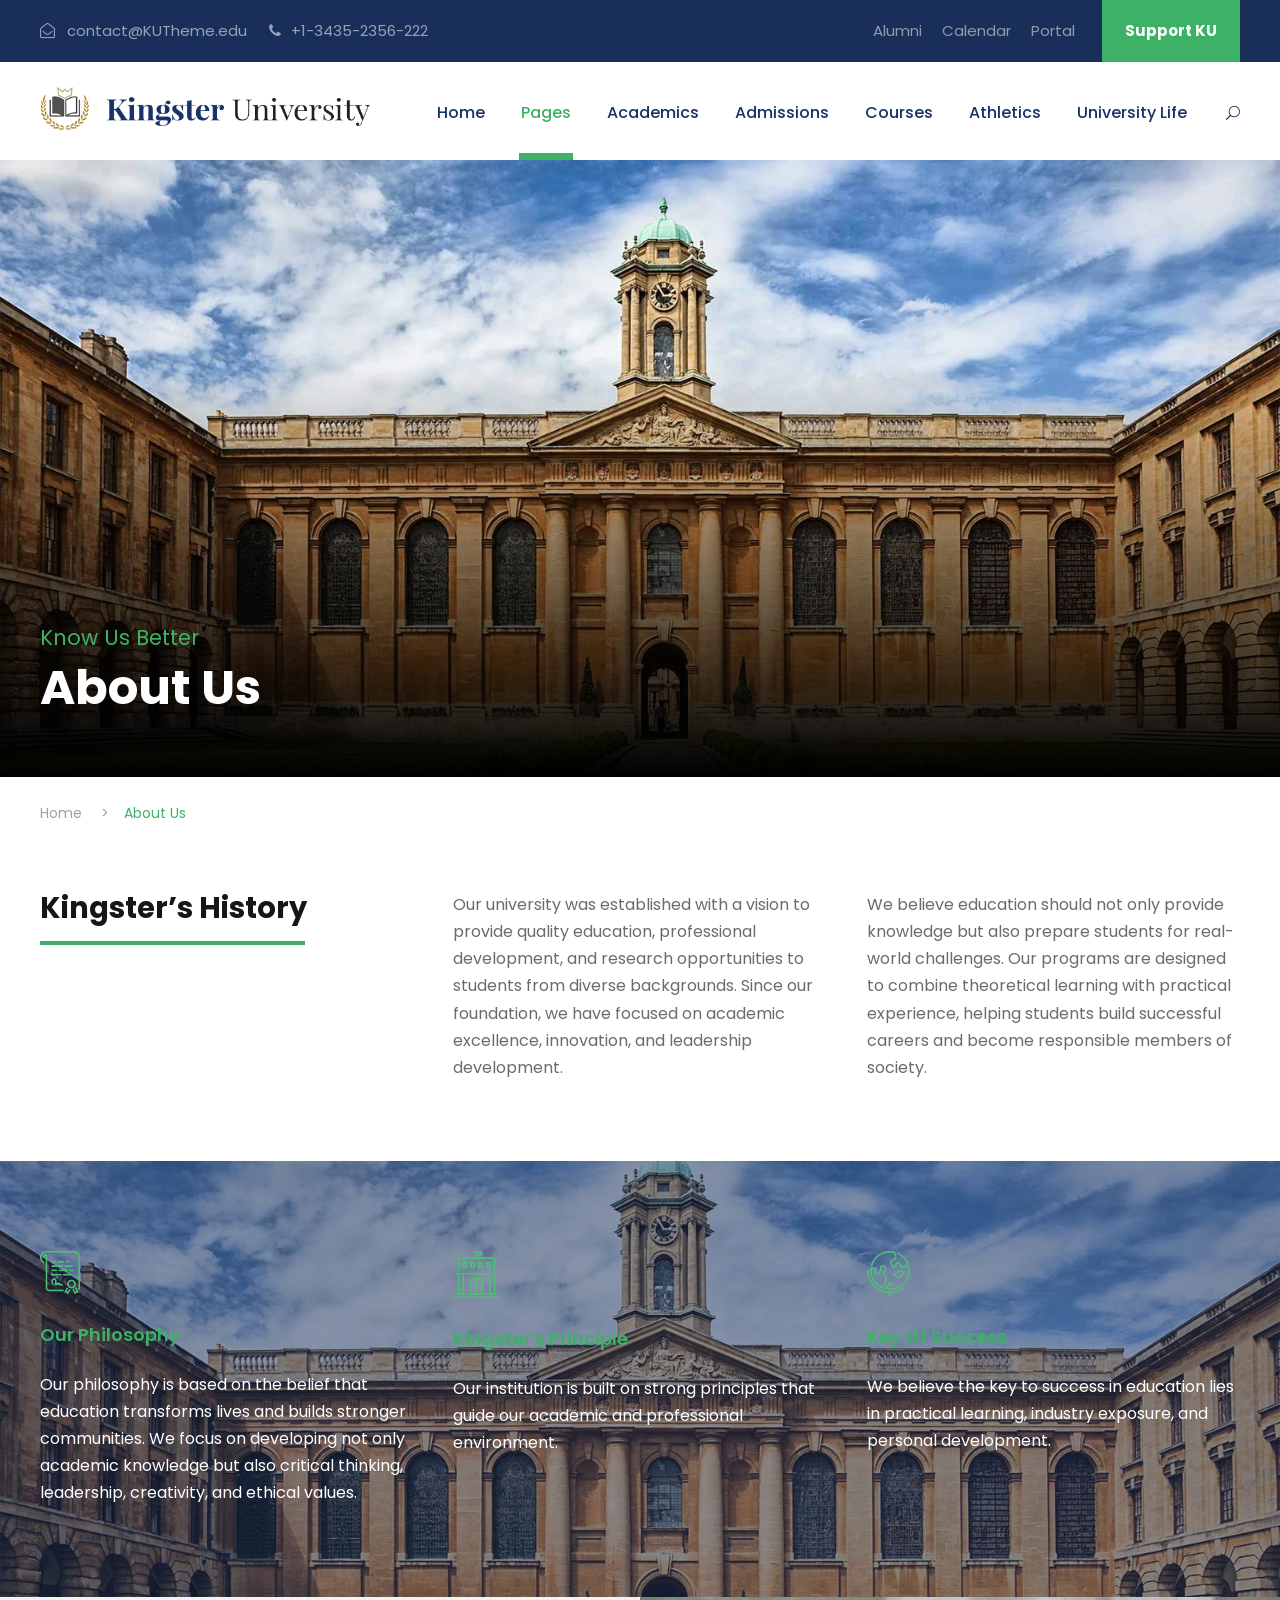
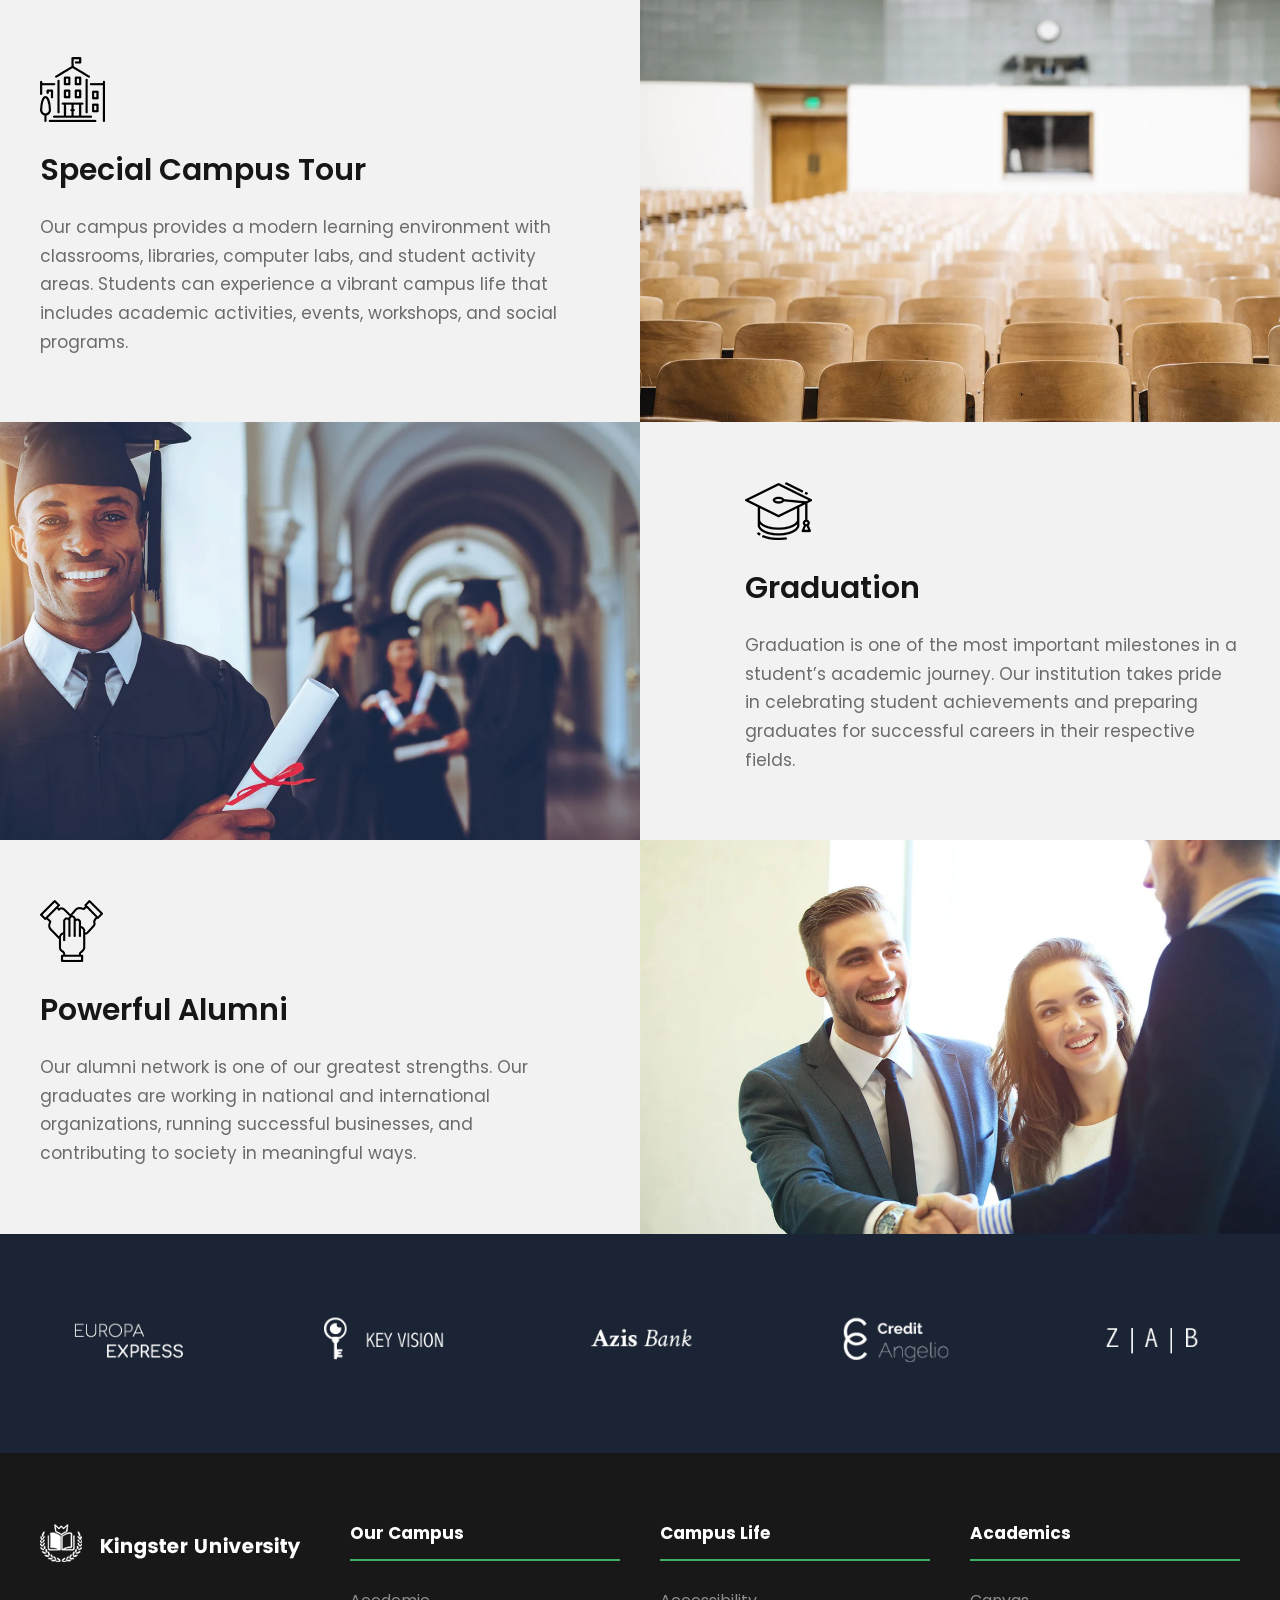
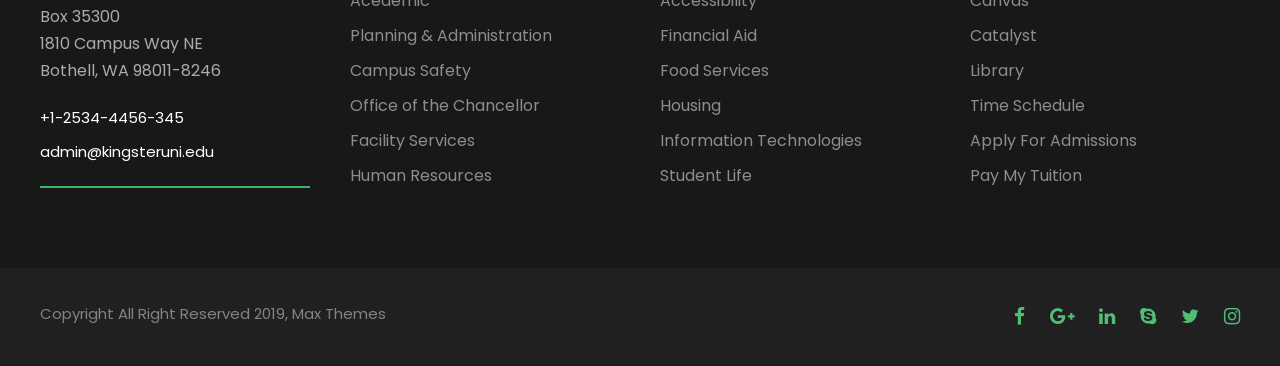
==== commit ac98d0e3: "text udpated on the homepage" ====
--- a/kingster/about-us.html
+++ b/kingster/about-us.html
@@ -10,7 +10,7 @@
     <link rel='stylesheet' href='plugins/goodlayers-core/include/css/page-builder.css' type='text/css' media='all' />
     <link rel='stylesheet' href='plugins/revslider/public/assets/css/settings.css' type='text/css' media='all' />
     <link rel='stylesheet' href='css/style-core.css' type='text/css' media='all' />
-    <link rel='stylesheet' href='css/kingster-style-custom.css' type='text/css' media='all' />
+    <link rel='stylesheet' href='css/unip-style-custom.css' type='text/css' media='all' />
 
     <link href="https://fonts.googleapis.com/css?family=Playfair+Display:700%2C400" rel="stylesheet" property="stylesheet" type="text/css" media="all">
     <link rel='stylesheet' href='https://fonts.googleapis.com/css?family=Poppins%3A100%2C100italic%2C200%2C200italic%2C300%2C300italic%2Cregular%2Citalic%2C500%2C500italic%2C600%2C600italic%2C700%2C700italic%2C800%2C800italic%2C900%2C900italic%7CABeeZee%3Aregular%2Citalic&amp;subset=latin%2Clatin-ext%2Cdevanagari&amp;ver=5.0.3' type='text/css' media='all' />
@@ -52,7 +52,7 @@
                                 </li>
                                 <li class="menu-item menu-item-has-children"><a href="#">Pages</a>
                                     <ul class="sub-menu">
-                                        <li class="menu-item"><a href="about-us.html">About KU</a></li>
+                                        <li class="menu-item"><a href="about-us.html">About UNIP</a></li>
                                         <li class="menu-item menu-item-has-children"><a href="blog-full-right-sidebar-with-frame.html">Blog</a>
                                             <ul class="sub-menu">
                                                 <li class="menu-item menu-item-has-children"><a href="blog-full-right-sidebar-with-frame.html">Blog Full</a>
@@ -422,7 +422,7 @@
                                             <div class="gdlr-core-pbf-element">
                                                 <div class="gdlr-core-text-box-item gdlr-core-item-pdlr gdlr-core-item-pdb gdlr-core-left-align">
                                                     <div class="gdlr-core-text-box-item-content" id="div_983a_7">
-                                                        <p>If you would like to study in the university in the heart of the city that focus on chaning the world for better to morrow, you’re choosin the right place. We do not use special formulas to select students. We look at every single applicant&#8217;s application, academic and personal, to select students who suit to our community with a full range of backgrounds. If you would like to study</p>
+                                                        <p>Our university was established with a vision to provide quality education, professional development, and research opportunities to students from diverse backgrounds. Since our foundation, we have focused on academic excellence, innovation, and leadership development.</p>
                                                     </div>
                                                 </div>
                                             </div>
@@ -435,7 +435,7 @@
                                             <div class="gdlr-core-pbf-element">
                                                 <div class="gdlr-core-text-box-item gdlr-core-item-pdlr gdlr-core-item-pdb gdlr-core-left-align">
                                                     <div class="gdlr-core-text-box-item-content" id="div_983a_8">
-                                                        <p>If you would like to study in the university in the heart of the city that focus on chaning the world for better to morrow, you’re choosin the right place. We do not use special formulas to select students. We look at every single applicantt&#8217;s application, academic and personal, to select students who suit to our community.</p>
+                                                        <p>We believe education should not only provide knowledge but also prepare students for real-world challenges. Our programs are designed to combine theoretical learning with practical experience, helping students build successful careers and become responsible members of society.</p>
                                                     </div>
                                                 </div>
                                             </div>
@@ -468,7 +468,7 @@
                                             <div class="gdlr-core-pbf-element">
                                                 <div class="gdlr-core-text-box-item gdlr-core-item-pdlr gdlr-core-item-pdb gdlr-core-left-align">
                                                     <div class="gdlr-core-text-box-item-content" id="div_983a_14">
-                                                        <p>A wonderful serenity has taken possession of my entire soul, like these sweet mornings of spring which I enjoy with my whole heart. I am alone, and feel the charm of existence.</p>
+                                                        <p>Our philosophy is based on the belief that education transforms lives and builds stronger communities. We focus on developing not only academic knowledge but also critical thinking, leadership, creativity, and ethical values.</p>
                                                     </div>
                                                 </div>
                                             </div>
@@ -492,7 +492,7 @@
                                             <div class="gdlr-core-pbf-element">
                                                 <div class="gdlr-core-text-box-item gdlr-core-item-pdlr gdlr-core-item-pdb gdlr-core-left-align">
                                                     <div class="gdlr-core-text-box-item-content" id="div_983a_17">
-                                                        <p>A wonderful serenity has taken possession of my entire soul, like these sweet mornings of spring which I enjoy with my whole heart. I am alone, and feel the charm of existence.</p>
+                                                        <p>Our institution is built on strong principles that guide our academic and professional environment.</p>
                                                     </div>
                                                 </div>
                                             </div>
@@ -516,7 +516,7 @@
                                             <div class="gdlr-core-pbf-element">
                                                 <div class="gdlr-core-text-box-item gdlr-core-item-pdlr gdlr-core-item-pdb gdlr-core-left-align">
                                                     <div class="gdlr-core-text-box-item-content" id="div_983a_20">
-                                                        <p>A wonderful serenity has taken possession of my entire soul, like these sweet mornings of spring which I enjoy with my whole heart. I am alone, and feel the charm of existence.</p>
+                                                        <p>We believe the key to success in education lies in practical learning, industry exposure, and personal development.</p>
                                                     </div>
                                                 </div>
                                             </div>
@@ -548,7 +548,7 @@
                                             <div class="gdlr-core-pbf-element">
                                                 <div class="gdlr-core-text-box-item gdlr-core-item-pdlr gdlr-core-item-pdb gdlr-core-left-align">
                                                     <div class="gdlr-core-text-box-item-content" id="div_983a_27">
-                                                        <p>Campus on a tour designed for prospective graduate and professional students. You will see how our university like, facilities, studenst and life in this university. Meet our graduate admissions representative to learn more about our graduate programs and decide what it the best for you.</p>
+                                                        <p>Our campus provides a modern learning environment with classrooms, libraries, computer labs, and student activity areas. Students can experience a vibrant campus life that includes academic activities, events, workshops, and social programs.</p>
                                                     </div>
                                                 </div>
                                             </div>
@@ -596,7 +596,7 @@
                                             <div class="gdlr-core-pbf-element">
                                                 <div class="gdlr-core-text-box-item gdlr-core-item-pdlr gdlr-core-item-pdb gdlr-core-left-align">
                                                     <div class="gdlr-core-text-box-item-content" id="div_983a_36">
-                                                        <p>Campus on a tour designed for prospective graduate and professional students. You will see how our university like, facilities, studenst and life in this university. Meet our graduate admissions representative to learn more about our graduate programs and decide what it the best for you.</p>
+                                                        <p>Graduation is one of the most important milestones in a student’s academic journey. Our institution takes pride in celebrating student achievements and preparing graduates for successful careers in their respective fields.</p>
                                                     </div>
                                                 </div>
                                             </div>
@@ -628,7 +628,7 @@
                                             <div class="gdlr-core-pbf-element">
                                                 <div class="gdlr-core-text-box-item gdlr-core-item-pdlr gdlr-core-item-pdb gdlr-core-left-align">
                                                     <div class="gdlr-core-text-box-item-content" id="div_983a_43">
-                                                        <p>Campus on a tour designed for prospective graduate and professional students. You will see how our university like, facilities, studenst and life in this university. Meet our graduate admissions representative to learn more about our graduate programs and decide what it the best for you.</p>
+                                                        <p>Our alumni network is one of our greatest strengths. Our graduates are working in national and international organizations, running successful businesses, and contributing to society in meaningful ways.</p>
                                                     </div>
                                                 </div>
                                             </div>
--- a/kingster/css/unip-style-custom.css
+++ b/kingster/css/unip-style-custom.css
@@ -0,0 +1,916 @@
+.kingster-page-title-wrap{ background-image: url(../upload/page-title.jpg); }.kingster-header-wrap.kingster-header-style-plain{ box-shadow: 0px 1px 4px rgba(0,0,0,0.1); -webkit-box-shadow: 0px 1px 4px rgba(0,0,0,0.1); }.kingster-top-bar-right-button{ padding-bottom: 19px; margin-bottom: -19px; }.kingster-body h1, .kingster-body h2, .kingster-body h3, .kingster-body h4, .kingster-body h5, .kingster-body h6{ margin-top: 0px; margin-bottom: 20px; line-height: 1.2; font-weight: 700; }
+#poststuff .gdlr-core-page-builder-body h2{ padding: 0px; margin-bottom: 20px; line-height: 1.2; font-weight: 700; }
+#poststuff .gdlr-core-page-builder-body h1{ padding: 0px; font-weight: 700; }
+
+.gdlr-core-button, .kingster-button, 
+input[type="button"], input[type="submit"], input[type="reset"]{ text-transform: none; font-weight: 700; }
+input, textarea{ border-bottom-width: 1px; }
+
+.gdlr-core-twitter-item{ position: relative; }
+.gdlr-core-twitter-item .gdlr-core-block-item-title-nav{ margin-bottom: 0px; position: absolute; right: 0px; font-size: 20px; z-index: 1; }
+.gdlr-core-twitter-item .gdlr-core-block-item-title-nav .gdlr-core-flexslider-nav.gdlr-core-plain-style li a{ font-size: 20px; }
+.gdlr-core-twitter-item .gdlr-core-block-item-title-nav .gdlr-core-flexslider-nav.gdlr-core-plain-style li a.flex-prev i:before{ content: "\f177"; font-family: fontAwesome; }
+.gdlr-core-twitter-item .gdlr-core-block-item-title-nav .gdlr-core-flexslider-nav.gdlr-core-plain-style li a.flex-next i:before{ content: "\f178"; font-family: fontAwesome; margin-left: 10px; }
+
+.gdlr-core-twitter-item .gdlr-core-flexslider li:before{ content: "\f099"; float: left; font-size: 24px; line-height: 25px; font-family: fontAwesome; margin-right: 25px; }
+.gdlr-core-twitter-item .gdlr-core-flexslider li .gdlr-core-twitter-item-list{ overflow: hidden; padding-right: 80px; }
+.gdlr-core-twitter-item .gdlr-core-flexslider .gdlr-core-twitter-item-list-date{ display: inline; }
+.gdlr-core-twitter-item .gdlr-core-flexslider .gdlr-core-twitter-item-list-content{ margin-right: 12px; }
+.gdlr-core-twitter-item .gdlr-core-twitter-item-list-content{ font-size: 14px; }
+
+.gdlr-core-tab-item .gdlr-core-tab-item-title{ font-size: 17px; font-weight: 700; text-transform: none; letter-spacing: 0px; }
+.gdlr-core-tab-style1-horizontal .gdlr-core-tab-item-title{ border: 0px; margin-left: 0px; padding: 24px 40px 24px; }
+.gdlr-core-tab-style1-horizontal .gdlr-core-tab-item-title.gdlr-core-active{ margin-bottom: 0px; padding: 24px 40px 24px; }
+.gdlr-core-tab-style1-horizontal .gdlr-core-tab-item-title-wrap{ border: 0px; }
+.gdlr-core-tab-style1-horizontal .gdlr-core-tab-item-content{ padding: 67px 59px 45px; background-repeat: no-repeat; }
+
+.gdlr-core-tab-item .gdlr-core-tab-item-content-image-wrap{ width: 30%; height: 1px; float: left; }
+.gdlr-core-tab-item .gdlr-core-tab-item-image{ opacity: 0; position: absolute; z-index: -1; width: 100%; height: 100%; overflow: hidden; 
+	transition: opacity 200ms; -moz-transition: opacity 200ms; -o-transition: opacity 200ms; -webkit-transition: opacity 200ms; }
+.gdlr-core-tab-item .gdlr-core-tab-item-image.gdlr-core-active{ opacity:1; position: relative; z-index: 0; }
+.gdlr-core-tab-item .gdlr-core-tab-item-image i{ position: absolute; font-size: 30px; top: 50%; left: 50%; 
+    width: 84px; text-align: center; padding: 27px 0px 27px 8px; margin-top: -42px; margin-left: -42px; background: #fff; 
+    border-radius: 50%; -moz-border-radius: 50%; -webkit-border-radius: 50%; }
+.gdlr-core-tab-item .gdlr-core-tab-item-wrap{ overflow: hidden; }
+.gdlr-core-tab-item .gdlr-core-tab-item-image-background{ display: block; width: 100%; height: 100%; background-size: cover;a background-position: center; }
+
+.gdlr-core-blockquote-item .gdlr-core-blockquote-item-content{ font-style: normal; }
+.gdlr-core-blockquote-item .gdlr-core-blockquote-item-author{ font-style: normal; }
+.gdlr-core-blockquote-item .gdlr-core-blockquote-item-author:before{ display: none; }
+.gdlr-core-blockquote-item.gdlr-core-left-align .gdlr-core-blockquote-item-quote,
+.gdlr-core-blockquote-item.gdlr-core-right-align .gdlr-core-blockquote-item-quote{ float: none; }
+.gdlr-core-blockquote-item.gdlr-core-small-size .gdlr-core-blockquote-item-quote{ height: 48px; }
+.gdlr-core-blockquote-item.gdlr-core-medium-size .gdlr-core-blockquote-item-quote{ height: 56px; }
+.gdlr-core-blockquote-item.gdlr-core-large-size .gdlr-core-blockquote-item-quote{ font-size: 170px; height: 82px; }
+.gdlr-core-blockquote-item.gdlr-core-large-size .gdlr-core-blockquote-item-content{ font-size: 21px; font-weight: bold; }
+.gdlr-core-blockquote-item.gdlr-core-large-size .gdlr-core-blockquote-item-author { font-size: 18px; }
+
+.gdlr-core-blockquote-item.gdlr-core-small-size.gdlr-core-center-align .gdlr-core-blockquote-item-quote,
+.gdlr-core-blockquote-item.gdlr-core-medium-size.gdlr-core-center-align .gdlr-core-blockquote-item-quote,
+.gdlr-core-blockquote-item.gdlr-core-large-size.gdlr-core-center-align .gdlr-core-blockquote-item-quote{ margin-bottom: 0px; }
+
+.gdlr-core-accordion-style-background-title-icon .gdlr-core-accordion-item-title,
+.gdlr-core-toggle-box-style-background-title-icon .gdlr-core-toggle-box-item-title,
+.gdlr-core-accordion-style-background-title .gdlr-core-accordion-item-title,
+.gdlr-core-toggle-box-style-background-title .gdlr-core-toggle-box-item-title{ font-size: 16px; text-transform: none; letter-spacing: 0px; padding: 25px 25px 23px; }
+.gdlr-core-accordion-style-background-title-icon .gdlr-core-accordion-item-title:before, 
+.gdlr-core-toggle-box-style-background-title-icon .gdlr-core-accordion-item-title:before{ font-size: 24px; }
+
+.gdlr-core-title-item .gdlr-core-title-item-link{ font-size: 14px; }
+.gdlr-core-title-item.gdlr-core-left-align .gdlr-core-title-item-title{ float: left; }
+.gdlr-core-title-item.gdlr-core-left-align .gdlr-core-title-item-divider{ position: static; overflow: hidden; padding-top: 0.6em; margin-top: 0px; }
+.gdlr-core-title-item-caption-top.gdlr-core-left-align .gdlr-core-title-item-link, 
+.gdlr-core-title-item-caption-bottom.gdlr-core-left-align .gdlr-core-title-item-link{ position: static; margin-top: 8px; line-height: 1.7; }
+
+.gdlr-core-block-item-title-wrap.gdlr-core-center-align .gdlr-core-block-item-caption.gdlr-core-bottom{ margin-top: 10px; }
+.gdlr-core-block-item-title-wrap.gdlr-core-center-align .gdlr-core-block-item-read-more{ margin-top: 8px; }
+.gdlr-core-block-item-title-wrap.gdlr-core-left-align .gdlr-core-block-item-caption.gdlr-core-bottom{ margin-top: 10px; }
+.gdlr-core-block-item-title-wrap.gdlr-core-left-align .gdlr-core-block-item-read-more{ margin-top: 8px; display: inline-block; }
+.gdlr-core-block-item-title-wrap.gdlr-core-left-align .gdlr-core-block-item-title{ float: left; margin-right: 30px; }
+.gdlr-core-block-item-title-wrap.gdlr-core-left-align .gdlr-core-block-item-title-divider{ overflow: hidden; border-bottom-style: solid; border-bottom-width: 1px; padding-top: 0.6em; }
+
+.gdlr-core-personnel-info-item .gdlr-core-personnel-info-item-head{ margin-bottom: 20px; }
+.gdlr-core-personnel-info-item .gdlr-core-personnel-info-item-title{ font-size: 34px; margin-bottom: 7px; }
+.gdlr-core-personnel-info-item .gdlr-core-personnel-info-item-position{ font-size: 20px; margin-bottom: 7px; }
+.gdlr-core-personnel-info-item .kingster-personnel-info-list{ font-size: 17px; margin-bottom: 12px; }
+.gdlr-core-personnel-info-item .kingster-personnel-info-list.kingster-type-social-shortcode{ margin-bottom: 22px; }
+.gdlr-core-personnel-info-item .kingster-personnel-info-list-icon{ font-size: 16px; width: 20px; margin-right: 12px; }
+
+.gdlr-core-personnel-item .gdlr-core-personnel-list-title{ margin-bottom: 4px; font-size: 23px; font-weight: 800; letter-spacing: 0px; }
+.gdlr-core-personnel-item .gdlr-core-personnel-list-position{ font-size: 16px; font-weight: 600; }
+.gdlr-core-personnel-item .gdlr-core-personnel-info{ margin-top: 20px; }
+.gdlr-core-personnel-item .gdlr-core-personnel-list-button{ border-radius: 3px; -moz-border-radius: 3px; -webkit-border-radius: 3px; margin-top: 5px; margin-bottom: 20px; }
+.gdlr-core-personnel-item .kingster-personnel-info-list{ font-size: 16px; margin-bottom: 6px; }
+.gdlr-core-personnel-item .kingster-personnel-info-list.kingster-type-social-shortcode{ margin-bottom: 22px; }
+.gdlr-core-personnel-item .kingster-personnel-info-list-icon{ font-size: 15px; width: 20px; margin-right: 12px; }
+
+.gdlr-core-personnel-style-grid .gdlr-core-personnel-list-social,
+.gdlr-core-personnel-style-modern .gdlr-core-personnel-list-social,
+.gdlr-core-personnel-style-medium .gdlr-core-personnel-list-social{ margin-top: 0px; margin-bottom: 10px; }
+.gdlr-core-personnel-style-grid.gdlr-core-with-background .gdlr-core-personnel-list-content-wrap{ padding: 35px 40px 20px; border-bottom-width: 3px; border-bottom-style: solid; }
+
+.gdlr-core-blog-info-wrapper .gdlr-core-head{ vertical-align: baseline; margin-right: 7px; }
+.gdlr-core-blog-info-wrapper .gdlr-core-blog-info{ font-size: 13px; font-weight: 600; margin-right: 12px; }
+.gdlr-core-blog-info-wrapper .gdlr-core-blog-info:before{ content: "/"; margin-right: 12px; }
+.gdlr-core-blog-info-wrapper .gdlr-core-blog-info:first-child:before { display: none; }
+.gdlr-core-blog-grid .gdlr-core-blog-info-wrapper{ padding-top: 0px; border: none; margin-bottom: 6px; }
+.gdlr-core-blog-grid .gdlr-core-blog-thumbnail{ border-radius: 3px; }
+.gdlr-core-blog-grid-with-frame .gdlr-core-blog-thumbnail{ border-radius: 3px 3px 0px 0px; }
+.gdlr-core-blog-widget{ padding-top: 0px; border: none; margin-bottom: 30px; }
+.gdlr-core-blog-widget .gdlr-core-blog-thumbnail{ max-width: 80px;
+    border-radius: 3px; -moz-border-radius: 3px; -webkit-border-radius: 3px; }
+.gdlr-core-blog-widget .gdlr-core-blog-info-wrapper{ margin-bottom: 6px; }
+.gdlr-core-blog-widget .gdlr-core-blog-title{ margin-bottom: 0 px; }
+
+ul.gdlr-core-custom-menu-widget.gdlr-core-menu-style-list{ font-size: 16px; margin-top: -18px; }
+ul.gdlr-core-custom-menu-widget.gdlr-core-menu-style-list li a{ padding-left: 0px; border: none; font-weight: 400; }
+ul.gdlr-core-custom-menu-widget.gdlr-core-menu-style-list li a:before{ margin-left: 0px; opacity: 1; }
+
+.gdlr-core-event-item .gdlr-core-event-item-info-wrap{ font-size: 13px; }
+.gdlr-core-event-item .gdlr-core-event-item-info-wrap .gdlr-core-head{ margin-right: 10px; }
+.gdlr-core-event-item-info.gdlr-core-type-start-date-month{ display: block; float: left; width: 40px; text-align: center; 
+	white-space: nowrap; margin-right: 25px; border-bottom-width: 3px; border-bottom-style: solid; padding-bottom: 10px; }
+.gdlr-core-type-start-date-month .gdlr-core-date{ font-size: 34px; line-height: 1; font-weight: 700; display: block; }
+.gdlr-core-type-start-date-month .gdlr-core-month{ font-size: 16px; display: block; font-weight: 700; text-transform: uppercase; }
+
+.gdlr-core-event-item-list.gdlr-core-style-widget{ margin-bottom: 25px; }
+.gdlr-core-event-item-list.gdlr-core-style-widget .gdlr-core-event-item-title{ font-size: 18px; margin-bottom: 14px; }
+.gdlr-core-event-item-list.gdlr-core-style-widget .gdlr-core-event-item-content-wrap{ overflow: hidden; }
+.gdlr-core-event-item-list.gdlr-core-style-widget .gdlr-core-event-item-info{ margin-bottom: 2px; margin-right: 20px; }
+
+.gdlr-core-event-item-list.gdlr-core-style-grid{ margin-bottom: 35px; }
+.gdlr-core-event-item-list.gdlr-core-style-grid .gdlr-core-event-item-thumbnail{ margin-bottom: 28px; overflow: hidden; 
+	border-radius: 3px; -moz-border-radius: 3px; -webkit-border-radius: 3px; }
+.gdlr-core-event-item-list.gdlr-core-style-grid .gdlr-core-event-item-title{ font-size: 19px; margin-bottom: 14px; font-weight: 700; }
+.gdlr-core-event-item-list.gdlr-core-style-grid .gdlr-core-event-item-content-wrap{ overflow: hidden; }
+.gdlr-core-event-item-list.gdlr-core-style-grid .gdlr-core-event-item-info{ display: block; margin-bottom: 2px; }
+
+@media only screen and (max-width: 1260px){
+	.gdlr-core-tab-style1-horizontal .gdlr-core-tab-item-title.gdlr-core-active,
+	.gdlr-core-tab-style1-horizontal .gdlr-core-tab-item-title{ padding: 20px 25px 16px; }
+	.gdlr-core-tab-style1-horizontal .gdlr-core-tab-item-content{ padding: 25px 25px }
+}
+@media only screen and (max-width: 999px){
+	.gdlr-core-twitter-item .gdlr-core-flexslider li .gdlr-core-twitter-item-list{ padding-right: 0px; }
+	.gdlr-core-tab-item .gdlr-core-tab-item-content-image-wrap{ display: none; float: none; width: auto; height: 300px !important; }
+}
+@media only screen and (max-width: 767px){
+	.gdlr-core-tab-item .gdlr-core-tab-item-title{ font-size: 13px; font-weight: 600; }
+	.gdlr-core-tab-style1-horizontal .gdlr-core-tab-item-title-wrap{ padding-left: 15px; padding-right: 15px; }
+	body .gdlr-core-tab-style1-horizontal .gdlr-core-tab-item-title.gdlr-core-active{ background: transparent; }
+	.gdlr-core-tab-style1-horizontal .gdlr-core-tab-item-title, 
+	.gdlr-core-tab-style1-horizontal .gdlr-core-tab-item-title.gdlr-core-active{ padding: 15px 9px; }
+}
+
+
+body .gdlr-core-blog-quote-format.gdlr-core-small .gdlr-core-blog-quote{ font-size: 80px; margin-bottom: -25px; }
+body .gdlr-core-portfolio-grid .gdlr-core-portfolio-content-wrap .gdlr-core-portfolio-info{ font-size: 14px; }
+.gdlr-core-sidebar-item .textwidget .gdlr-core-button-full-width{ display: block; margin-right: 0 !important; text-align: center; }
+body .gdlr-core-accordion-style-icon .gdlr-core-accordion-item-title{ font-size: 17px; text-transform: none; font-weight: 400; letter-spacing: 0px; }
+body .gdlr-core-button{ letter-spacing: 0; }
+body .gdlr-core-newsletter-item.gdlr-core-style-rectangle-full .gdlr-core-newsletter-submit input[type="submit"]{ font-size: 15px; font-weight: 700; line-height: 20px; padding: 17px 19px; letter-spacing: 0; }
+body .gdlr-core-block-item-title-wrap .gdlr-core-block-item-title{ font-weight: 700; }
+body .gdlr-core-icon-pos-right.gdlr-core-accordion-style-background-title-icon .gdlr-core-accordion-item-title{ padding: 25px 25px 25px 30px; }
+body .gdlr-core-blog-grid .gdlr-core-blog-title{ font-size: 19px; }
+body .gdlr-core-newsletter-item.gdlr-core-style-rectangle-full .gdlr-core-newsletter-email input[type="email"]{ font-size: 14px; padding: 18px 20px; }
+body .gdlr-core-social-network-item .gdlr-core-social-network-icon{ font-size: 19px; }
+body .gdlr-core-button{ font-size: 15px; }
+
+body.kingster-boxed .kingster-body-wrapper{ margin-top: 0px; margin-bottom: 0px; } 
+.kingster-body-wrapper.kingster-with-frame, body.kingster-full .kingster-fixed-footer{ margin: 0px; } 
+.kingster-body-background{ opacity: 1; } 
+.kingster-background-pattern .kingster-body-outer-wrapper{ background-image: url(../../../../demo.goodlayers.com/kingster/wp-content/plugins/goodlayers-core/include/images/pattern/pattern-1.png); } 
+.kingster-item-pdlr, .gdlr-core-item-pdlr{ padding-left: 20px; padding-right: 20px; }.kingster-item-rvpdlr, .gdlr-core-item-rvpdlr{ margin-left: -20px; margin-right: -20px; }.gdlr-core-metro-rvpdlr{ margin-top: -20px; margin-right: -20px; margin-bottom: -20px; margin-left: -20px; }.kingster-item-mglr, .gdlr-core-item-mglr, .kingster-navigation .sf-menu > .kingster-mega-menu .sf-mega,.sf-menu.kingster-top-bar-menu > .kingster-mega-menu .sf-mega{ margin-left: 20px; margin-right: 20px; }.kingster-body .gdlr-core-personnel-item .gdlr-core-flexslider.gdlr-core-with-outer-frame-element .flex-viewport, .kingster-body .gdlr-core-hover-box-item .gdlr-core-flexslider.gdlr-core-with-outer-frame-element .flex-viewport,.kingster-body .gdlr-core-blog-item .gdlr-core-flexslider.gdlr-core-with-outer-frame-element .flex-viewport{ padding-top: 20px; margin-top: -20px; padding-right: 20px; margin-right: -20px; padding-left: 20px; margin-left: -20px; padding-bottom: 20px; margin-bottom: -20px; }.gdlr-core-twitter-item .gdlr-core-block-item-title-nav{ margin-right: 20px; } 
+.kingster-container, .gdlr-core-container, body.kingster-boxed .kingster-body-wrapper, body.kingster-boxed .kingster-fixed-footer .kingster-footer-wrapper, body.kingster-boxed .kingster-fixed-footer .kingster-copyright-wrapper{ max-width: 1360px; } 
+.kingster-body-front .gdlr-core-container, .kingster-body-front .kingster-container{ padding-left: 20px; padding-right: 20px; }.kingster-body-front .kingster-container .kingster-container, .kingster-body-front .kingster-container .gdlr-core-container, .kingster-body-front .gdlr-core-container .gdlr-core-container{ padding-left: 0px; padding-right: 0px; } 
+.kingster-top-bar-container.kingster-top-bar-custom-container{ max-width: 1140px; } 
+.kingster-top-bar-container.kingster-top-bar-full{ padding-right: 15px; padding-left: 15px; } 
+.kingster-top-bar{ padding-top: 18px; }.kingster-top-bar-right-button{ padding-top: 18px; margin-top: -18px; } 
+.kingster-top-bar{ padding-bottom: 18px; }.kingster-top-bar .kingster-top-bar-menu > li > a{ padding-bottom: 18px; }.sf-menu.kingster-top-bar-menu > .kingster-mega-menu .sf-mega, .sf-menu.kingster-top-bar-menu > .kingster-normal-menu ul{ margin-top: 18px; } 
+.kingster-top-bar{ font-size: 15px; } 
+.kingster-top-bar{ border-bottom-width: 0px; } 
+.kingster-header-style-plain{ border-bottom-width: 0px; } 
+.kingster-header-background-transparent .kingster-top-bar-background{ opacity: 0.5; } 
+.kingster-header-background-transparent .kingster-header-background{ opacity: 0.5; } 
+.kingster-navigation-bar-wrap.kingster-style-transparent .kingster-navigation-background{ opacity: 0.5; } 
+.kingster-header-boxed-wrap .kingster-top-bar-background{ opacity: 0; } 
+.kingster-header-boxed-wrap .kingster-top-bar-background{ margin-bottom: -0px; } 
+.kingster-header-style-boxed{ margin-top: 0px; } 
+.kingster-header-container.kingster-header-custom-container{ max-width: 1140px; } 
+.kingster-header-container.kingster-header-full{ padding-right: 15px; padding-left: 15px; } 
+.kingster-header-boxed-wrap .kingster-header-background{ border-radius: 3px; -moz-border-radius: 3px; -webkit-border-radius: 3px; } 
+.kingster-header-style-boxed .kingster-header-container-item{ padding-left: 30px; padding-right: 30px; }.kingster-navigation-right{ right: 30px; } .kingster-navigation-left{ left: 30px; } 
+.kingster-header-style-plain.kingster-style-splitted-menu .kingster-navigation .sf-menu > li > a{ padding-top: 0px; } .kingster-header-style-plain.kingster-style-splitted-menu .kingster-main-menu-left-wrap,.kingster-header-style-plain.kingster-style-splitted-menu .kingster-main-menu-right-wrap{ padding-top: 0px; } 
+.kingster-header-style-boxed.kingster-style-splitted-menu .kingster-navigation .sf-menu > li > a{ padding-top: 0px; } .kingster-header-style-boxed.kingster-style-splitted-menu .kingster-main-menu-left-wrap,.kingster-header-style-boxed.kingster-style-splitted-menu .kingster-main-menu-right-wrap{ padding-top: 0px; } 
+.kingster-navigation .sf-menu > li{ padding-left: 18px; padding-right: 18px; } 
+.kingster-navigation .kingster-main-menu{ margin-left: 0px; } 
+.kingster-header-side-nav{ width: 340px; }.kingster-header-side-content.kingster-style-left{ margin-left: 340px; }.kingster-header-side-content.kingster-style-right{ margin-right: 340px; } 
+.kingster-header-side-nav.kingster-style-side{ padding-left: 70px; padding-right: 70px; }.kingster-header-side-nav.kingster-style-left .sf-vertical > li > ul.sub-menu{ padding-left: 70px; }.kingster-header-side-nav.kingster-style-right .sf-vertical > li > ul.sub-menu{ padding-right: 70px; } 
+ .kingster-navigation .sf-vertical > li{ padding-top: 16px; padding-bottom: 16px; } 
+.kingster-header-style-bar .kingster-logo-right-text{ padding-top: 30px; } 
+.kingster-logo{ padding-top: 24px; } 
+.kingster-logo{ padding-bottom: 28px; } 
+.kingster-logo-inner{ max-width: 330px; } 
+@media only screen and (max-width: 1260px){ .kingster-mobile-header .kingster-logo-inner{ max-width: 250px; } } 
+@media only screen and (max-width: 767px){ .kingster-mobile-header .kingster-logo-inner{ max-width: 180px; } } 
+.kingster-navigation{ padding-top: 37px; }.kingster-navigation-top{ top: 37px; } 
+.kingster-navigation .sf-menu > li > a{ padding-bottom: 34px; } 
+.kingster-navigation .kingster-main-menu{ padding-right: 0px; } 
+.kingster-main-menu-right-wrap{ margin-top: 6px; } 
+.kingster-fixed-navigation.kingster-style-slide .kingster-logo-inner img{ max-height: none !important; }.kingster-animate-fixed-navigation.kingster-header-style-plain .kingster-logo-inner, .kingster-animate-fixed-navigation.kingster-header-style-boxed .kingster-logo-inner{ max-width: 220px; } 
+.kingster-animate-fixed-navigation.kingster-header-style-plain .kingster-logo, .kingster-animate-fixed-navigation.kingster-header-style-boxed .kingster-logo{ padding-top: 23px; } 
+.kingster-animate-fixed-navigation.kingster-header-style-plain .kingster-logo, .kingster-animate-fixed-navigation.kingster-header-style-boxed .kingster-logo{ padding-bottom: 20px; } 
+.kingster-animate-fixed-navigation.kingster-header-style-plain .kingster-navigation, .kingster-animate-fixed-navigation.kingster-header-style-boxed .kingster-navigation{ padding-top: 30px; }.kingster-animate-fixed-navigation.kingster-header-style-plain .kingster-navigation-top, .kingster-animate-fixed-navigation.kingster-header-style-boxed .kingster-navigation-top{ top: 30px; } 
+.kingster-animate-fixed-navigation.kingster-header-style-plain .kingster-navigation .sf-menu > li > a, .kingster-animate-fixed-navigation.kingster-header-style-boxed .kingster-navigation .sf-menu > li > a{ padding-bottom: 25px; } 
+.kingster-breadcrumbs{ padding-top: 25px; } 
+.kingster-breadcrumbs{ padding-bottom: 25px; } 
+.kingster-page-title-wrap.kingster-style-custom .kingster-page-title-content{ padding-top: 60px; } 
+.kingster-page-title-wrap.kingster-style-custom .kingster-page-title-content{ padding-bottom: 60px; } 
+.kingster-page-title-wrap.kingster-style-custom .kingster-page-caption{ margin-bottom: 4px; } 
+.kingster-page-title-wrap .kingster-page-title{ text-transform: none; } 
+.kingster-page-title-wrap.kingster-style-custom .kingster-page-title{ font-size: 43px; } 
+.kingster-page-title-wrap .kingster-page-title{ font-weight: 700; } 
+.kingster-page-title-wrap.kingster-style-custom .kingster-page-title{ letter-spacing: 0px; } 
+.kingster-page-title-wrap .kingster-page-caption{ text-transform: none; } 
+.kingster-page-title-wrap.kingster-style-custom .kingster-page-caption{ font-size: 21px; } 
+.kingster-page-title-wrap .kingster-page-caption{ font-weight: 400; } 
+.kingster-page-title-wrap.kingster-style-custom .kingster-page-caption{ letter-spacing: 0px; } 
+.kingster-page-title-wrap .kingster-page-title-top-gradient{ height: 413px; } 
+.kingster-page-title-wrap .kingster-page-title-bottom-gradient{ height: 413px; } 
+.kingster-page-title-wrap .kingster-page-title-overlay{ opacity: 0; } 
+.kingster-not-found-wrap .kingster-not-found-background{ opacity: 0.27; } 
+.kingster-blog-title-wrap.kingster-style-custom .kingster-blog-title-content{ padding-top: 93px; } 
+.kingster-blog-title-wrap.kingster-style-custom .kingster-blog-title-content{ padding-bottom: 87px; } 
+.kingster-blog-title-wrap{ background-image: url(../upload/page-title.jpg); } 
+.kingster-blog-title-wrap.kingster-feature-image .kingster-blog-title-top-overlay{ height: 242px; } 
+.kingster-blog-title-wrap.kingster-feature-image .kingster-blog-title-bottom-overlay{ height: 333px; } 
+.kingster-blog-title-wrap .kingster-blog-title-overlay{ opacity: 0.25; } 
+body.single-post .kingster-sidebar-style-none, body.blog .kingster-sidebar-style-none, .kingster-blog-style-2 .kingster-comment-content{ max-width: 900px; } 
+.gdlr-core-portfolio-thumbnail .gdlr-core-portfolio-icon{ font-size: 22px; } 
+.kingster-footer-wrapper{ padding-top: 70px; } 
+.kingster-footer-wrapper{ padding-bottom: 50px; } 
+.kingster-copyright-container{ padding-top: 33px; } 
+.kingster-copyright-container{ padding-bottom: 33px; } 
+.kingster-body h1, .kingster-body h2, .kingster-body h3, .kingster-body h4, .kingster-body h5, .kingster-body h6, .kingster-body .kingster-title-font,.kingster-body .gdlr-core-title-font{ font-family: "Poppins", sans-serif; }.woocommerce-breadcrumb, .woocommerce span.onsale, .single-product.woocommerce div.product p.price .woocommerce-Price-amount, .single-product.woocommerce #review_form #respond label{ font-family: "Poppins", sans-serif; } 
+.kingster-navigation .sf-menu > li > a, .kingster-navigation .sf-vertical > li > a, .kingster-navigation-font{ font-family: "Poppins", sans-serif; } 
+.kingster-body, .kingster-body .gdlr-core-content-font, .kingster-body input, .kingster-body textarea, .kingster-body button, .kingster-body select, .kingster-body .kingster-content-font, .gdlr-core-audio .mejs-container *{ font-family: "Poppins", sans-serif; } 
+.kingster-body .gdlr-core-info-font, .kingster-body .kingster-info-font{ font-family: "Poppins", sans-serif; } 
+.kingster-body .gdlr-core-blog-info-font, .kingster-body .kingster-blog-info-font{ font-family: "Poppins", sans-serif; } 
+.kingster-body .gdlr-core-quote-font, blockquote{ font-family: "ABeeZee", sans-serif; } 
+.kingster-body .gdlr-core-testimonial-content{ font-family: "Poppins", sans-serif; } 
+.kingster-body h1{ font-size: 52px; } 
+.kingster-body h2, #poststuff .gdlr-core-page-builder-body h2{ font-size: 48px; } 
+.kingster-body h3{ font-size: 36px; } 
+.kingster-body h4{ font-size: 28px; } 
+.kingster-body h5{ font-size: 22px; } 
+.kingster-body h6{ font-size: 18px; } 
+.kingster-body{ font-size: 16px; } 
+.kingster-body, .kingster-body p, .kingster-line-height, .gdlr-core-line-height{ line-height: 1.7; } 
+.kingster-navigation .sf-menu > li > a, .kingster-navigation .sf-vertical > li > a{ font-size: 16px; } 
+.kingster-navigation .sf-menu > li > a, .kingster-navigation .sf-vertical > li > a{ font-weight: 500; } 
+.kingster-navigation .sf-menu > li > a, .kingster-navigation .sf-vertical > li > a{ text-transform: none; } 
+.kingster-main-menu-right-button{ font-size: 11px; } 
+.kingster-main-menu-right-button{ text-transform: uppercase; } 
+.kingster-sidebar-area .kingster-widget-title{ font-size: 16px; } 
+.kingster-sidebar-area .kingster-widget-title{ font-weight: 600; } 
+.kingster-sidebar-area .kingster-widget-title{ letter-spacing: 0px; } 
+.kingster-sidebar-area .kingster-widget-title{ text-transform: none; } 
+.kingster-footer-wrapper .kingster-widget-title{ font-size: 17px; } 
+.kingster-footer-wrapper .kingster-widget-title{ font-weight: 700; } 
+.kingster-footer-wrapper .kingster-widget-title{ letter-spacing: 0px; } 
+.kingster-footer-wrapper .kingster-widget-title{ text-transform: none; } 
+.kingster-footer-wrapper{ font-size: 16px; } 
+.kingster-footer-wrapper .widget_text{ text-transform: none; } 
+.kingster-copyright-text, .kingster-copyright-left, .kingster-copyright-right{ font-size: 15px; } 
+.kingster-copyright-text, .kingster-copyright-left, .kingster-copyright-right{ font-weight: 400; } 
+.kingster-copyright-text, .kingster-copyright-left, .kingster-copyright-right{ letter-spacing: 0px; } 
+.kingster-copyright-text, .kingster-copyright-left, .kingster-copyright-right{ text-transform: none; } 
+.kingster-top-bar-background{ background-color: #192f59; } 
+.kingster-body .kingster-top-bar{ border-bottom-color: #ffffff; } 
+.kingster-top-bar{ color: #96a2b8; } 
+.kingster-body .kingster-top-bar a{ color: #919bad; } 
+.kingster-body .kingster-top-bar a:hover{ color: #ffffff; } 
+.kingster-body .kingster-top-bar .kingster-top-bar-right-button{ background-color: #3db166; } 
+.kingster-top-bar .kingster-top-bar-right-social a{ color: #ffffff; } 
+.kingster-top-bar .kingster-top-bar-right-social a:hover{ color: #3db166; } 
+.kingster-header-background, .kingster-sticky-menu-placeholder, .kingster-header-style-boxed.kingster-fixed-navigation{ background-color: #ffffff; } 
+.kingster-header-wrap.kingster-header-style-plain{ border-color: #e8e8e8; } 
+.kingster-header-side-nav.kingster-style-side-toggle .kingster-logo{ background-color: #ffffff; } 
+.kingster-top-menu-button i, .kingster-mobile-menu-button i{ color: #333333; }.kingster-mobile-button-hamburger:before, .kingster-mobile-button-hamburger:after, .kingster-mobile-button-hamburger span{ background: #333333; } 
+.kingster-main-menu-right .kingster-top-menu-button, .kingster-mobile-menu .kingster-mobile-menu-button{ border-color: #333333; } 
+.kingster-top-search-wrap{ background-color: #000000; background-color: rgba(0, 0, 0, 0.88); } 
+.kingster-top-cart-content-wrap .kingster-top-cart-content{ background-color: #232323; } 
+.kingster-top-cart-content-wrap .kingster-top-cart-content span, .kingster-top-cart-content-wrap .kingster-top-cart-content span.woocommerce-Price-amount.amount{ color: #b5b5b5; } 
+.kingster-top-cart-content-wrap .kingster-top-cart-button,.kingster-top-cart-content-wrap .kingster-top-cart-button:hover{ color: #ffffff; } 
+.kingster-top-cart-content-wrap .kingster-top-cart-checkout-button, .kingster-top-cart-content-wrap .kingster-top-cart-checkout-button:hover{ color: #3db166; } 
+.kingster-body .kingster-breadcrumbs, .kingster-body .kingster-breadcrumbs a span, .gdlr-core-breadcrumbs-item, .gdlr-core-breadcrumbs-item a span{ color: #a0a0a0; } 
+.kingster-body .kingster-breadcrumbs span, .kingster-body .kingster-breadcrumbs a:hover span, .gdlr-core-breadcrumbs-item span, .gdlr-core-breadcrumbs-item a:hover span{ color: #3db166; } 
+.kingster-navigation-background{ background-color: #f4f4f4; } 
+.kingster-navigation-bar-wrap{ border-color: #e8e8e8; } 
+.kingster-navigation .kingster-navigation-slide-bar{ border-color: #3db166; }.kingster-navigation .kingster-navigation-slide-bar:before{ border-bottom-color: #3db166; } 
+.sf-menu > li > a, .sf-vertical > li > a{ color: #163269; } 
+.sf-menu > li > a:hover, .sf-menu > li.current-menu-item > a, .sf-menu > li.current-menu-ancestor > a, .sf-vertical > li > a:hover, .sf-vertical > li.current-menu-item > a, .sf-vertical > li.current-menu-ancestor > a{ color: #3db166; } 
+.sf-menu > .kingster-normal-menu li, .sf-menu > .kingster-mega-menu > .sf-mega, .sf-vertical ul.sub-menu li, ul.sf-menu > .menu-item-language li{ background-color: #eeeeee; } 
+.sf-menu > li > .sub-menu a, .sf-menu > .kingster-mega-menu > .sf-mega a, .sf-vertical ul.sub-menu li a{ color: #585858; } 
+.sf-menu > li > .sub-menu a:hover, .sf-menu > li > .sub-menu .current-menu-item > a, .sf-menu > li > .sub-menu .current-menu-ancestor > a, .sf-menu > .kingster-mega-menu > .sf-mega a:hover, .sf-menu > .kingster-mega-menu > .sf-mega .current-menu-item > a, .sf-vertical > li > .sub-menu a:hover, .sf-vertical > li > .sub-menu .current-menu-item > a, .sf-vertical > li > .sub-menu .current-menu-ancestor > a{ color: #223c6c; } 
+.sf-menu > li > .sub-menu a:hover, .sf-menu > li > .sub-menu .current-menu-item > a, .sf-menu > li > .sub-menu .current-menu-ancestor > a, .sf-menu > .kingster-mega-menu > .sf-mega a:hover, .sf-menu > .kingster-mega-menu > .sf-mega .current-menu-item > a, .sf-vertical > li > .sub-menu a:hover, .sf-vertical > li > .sub-menu .current-menu-item > a, .sf-vertical > li > .sub-menu .current-menu-ancestor > a{ background-color: #eeeeee; } 
+.kingster-navigation .sf-menu > .kingster-mega-menu .sf-mega-section-inner > a{ color: #192f59; } 
+.kingster-navigation .sf-menu > .kingster-mega-menu .sf-mega-section{ border-color: #dddddd; } 
+.mm-navbar .mm-title, .mm-navbar .mm-btn, ul.mm-listview li > a, ul.mm-listview li > span{ color: #979797; }ul.mm-listview li a{ border-color: #979797; }.mm-arrow:after, .mm-next:after, .mm-prev:before{ border-color: #979797; } 
+.mm-navbar .mm-title:hover, .mm-navbar .mm-btn:hover, ul.mm-listview li a:hover, ul.mm-listview li > span:hover, ul.mm-listview li.current-menu-item > a, ul.mm-listview li.current-menu-ancestor > a, ul.mm-listview li.current-menu-ancestor > span{ color: #ffffff; } 
+.mm-menu{ background-color: #1f1f1f; } 
+ul.mm-listview li{ border-color: #626262; } 
+.kingster-overlay-menu-content{ background-color: #000000; background-color: rgba(0, 0, 0, 0.88); } 
+.kingster-overlay-menu-content ul.menu > li, .kingster-overlay-menu-content ul.sub-menu ul.sub-menu{ border-color: #424242; } 
+.kingster-overlay-menu-content ul li a, .kingster-overlay-menu-content .kingster-overlay-menu-close{ color: #ffffff; } 
+.kingster-overlay-menu-content ul li a:hover{ color: #a8a8a8; } 
+.kingster-bullet-anchor a:before{ background-color: #777777; } 
+.kingster-bullet-anchor a:hover, .kingster-bullet-anchor a.current-menu-item{ border-color: #ffffff; }.kingster-bullet-anchor a:hover:before, .kingster-bullet-anchor a.current-menu-item:before{ background: #ffffff; } 
+.kingster-main-menu-search i, .kingster-main-menu-cart i{ color: #192f59; } 
+.kingster-main-menu-cart > .kingster-top-cart-count{ background-color: #3db166; } 
+.kingster-main-menu-cart > .kingster-top-cart-count{ color: #ffffff; } 
+.kingster-body .kingster-main-menu-right-button{ color: #333333; } 
+.kingster-body .kingster-main-menu-right-button:hover{ color: #555555; } 
+.kingster-body .kingster-main-menu-right-button{ background-color: #192f59; } 
+.kingster-body .kingster-main-menu-right-button:hover{ background-color: #1c4c72; } 
+.kingster-body .kingster-main-menu-right-button{ border-color: #333333; } 
+.kingster-body .kingster-main-menu-right-button:hover{ border-color: #555555; } 
+.kingster-page-preload{ background-color: #ffffff; } 
+.kingster-body-outer-wrapper, body.kingster-full .kingster-body-wrapper, .kingster-header-side-content{ background-color: #ffffff; } 
+body.kingster-boxed .kingster-body-wrapper, .gdlr-core-page-builder .gdlr-core-page-builder-body.gdlr-core-pb-livemode{ background-color: #ffffff; } 
+.kingster-page-title-wrap .kingster-page-title{ color: #ffffff; } 
+.kingster-page-title-wrap .kingster-page-caption{ color: #3db166; }.kingster-page-title-wrap .kingster-page-caption .woocommerce-breadcrumb, .kingster-page-title-wrap .kingster-page-caption .woocommerce-breadcrumb a{ color: #3db166; }.kingster-page-title-wrap .kingster-page-title-event-time, .kingster-page-title-wrap .kingster-page-title-event-link a, .kingster-page-title-wrap .kingster-page-title-event-link a:hover{ color: #3db166; } 
+.kingster-page-title-wrap .kingster-page-title-overlay{ background-color: #ffffff; } 
+.kingster-page-title-wrap .kingster-page-title-top-gradient{ background: -webkit-linear-gradient(to top, rgba(0, 0, 0, 0), rgba(0, 0, 0, 1)); background: -o-linear-gradient(to top, rgba(0, 0, 0, 0), rgba(0, 0, 0, 1)); background: -moz-linear-gradient(to top, rgba(0, 0, 0, 0), rgba(0, 0, 0, 1)); background: linear-gradient(to top, rgba(0, 0, 0, 0), rgba(0, 0, 0, 1)); }.kingster-page-title-wrap .kingster-page-title-bottom-gradient{ background: -webkit-linear-gradient(to bottom, rgba(0, 0, 0, 0), rgba(0, 0, 0, 1)); background: -o-linear-gradient(to bottom, rgba(0, 0, 0, 0), rgba(0, 0, 0, 1)); background: -moz-linear-gradient(to bottom, rgba(0, 0, 0, 0), rgba(0, 0, 0, 1)); background: linear-gradient(to bottom, rgba(0, 0, 0, 0), rgba(0, 0, 0, 1)); } 
+.kingster-body, .kingster-body span.wpcf7-not-valid-tip{ color: #6b6b6b; } 
+.kingster-body h1, .kingster-body h2, .kingster-body h3, .kingster-body h4, .kingster-body h5, .kingster-body h6{ color: #161616; }.woocommerce table.shop_attributes th, .woocommerce table.shop_table th, .single-product.woocommerce div.product .product_meta .kingster-head{ color: #161616; } 
+.kingster-body a{ color: #545454; } 
+.kingster-body a:hover{ color: #60c988; } 
+.kingster-body *{ border-color: #e6e6e6; }.kingster-body .gdlr-core-portfolio-single-nav-wrap{ border-color: #e6e6e6; }.gdlr-core-columnize-item .gdlr-core-columnize-item-content{ column-rule-color: #e6e6e6; -moz-column-rule-color: #e6e6e6; -webkit-column-rule-color: #e6e6e6; } 
+.kingster-body input, .wpcf7 select, .kingster-body textarea{ background-color: #ffffff; } 
+.kingster-body input, .wpcf7 select, .kingster-body textarea{ border-color: #d7d7d7; } 
+.kingster-body input, .wpcf7 select, .kingster-body textarea{ color: #4e4e4e; } 
+.kingster-body ::-webkit-input-placeholder{  color: #5e5e5e; }.kingster-body ::-moz-placeholder{  color: #5e5e5e; }.kingster-body :-ms-input-placeholder{  color: #5e5e5e; }.kingster-body :-moz-placeholder{  color: #5e5e5e; } 
+.kingster-not-found-wrap{ background-color: #23618e; } 
+.kingster-not-found-wrap .kingster-not-found-head{ color: #ffffff; } 
+.kingster-not-found-wrap .kingster-not-found-title{ color: #ffffff; } 
+.kingster-not-found-wrap .kingster-not-found-caption{ color: #c3e7ff; } 
+.kingster-not-found-wrap form.search-form input.search-field{ background-color: #000000; background-color: rgba(0, 0, 0, 0.4) } 
+.kingster-not-found-wrap form.search-form input.search-field, .kingster-not-found-wrap .kingster-top-search-submit{ color: #ffffff; } .kingster-not-found-wrap input::-webkit-input-placeholder { color: #ffffff; } .kingster-not-found-wrap input:-moz-placeholder{ color: #ffffff; } .kingster-not-found-wrap input::-moz-placeholder{ color: #ffffff; } .kingster-not-found-wrap input:-ms-input-placeholder{ color: #ffffff; } 
+.kingster-not-found-wrap .kingster-not-found-back-to-home a, .kingster-not-found-wrap .kingster-not-found-back-to-home a:hover{ color: #ffffff; } 
+.kingster-sidebar-area .kingster-widget-title{ color: #383838; } 
+.kingster-sidebar-area .kingster-widget-title{ background-color: #ededed; } 
+.kingster-sidebar-area .kingster-widget-title{ border-bottom-color: #3db166; } 
+.kingster-sidebar-area a{ color: #8c8c8c; }.widget_recent_entries ul li:before, .widget_recent_comments ul li:before, .widget_pages ul li:before, .widget_rss ul li:before, .widget_archive ul li:before, .widget_categories ul li:before, .widget_nav_menu ul li:before, .widget_meta ul li:before{ color: #8c8c8c; } 
+.kingster-sidebar-area a:hover, .kingster-sidebar-area .current-menu-item > a{ color: #163269; } 
+.kingster-sidebar-area *{ border-color: #3db166; } 
+.gdlr-core-recent-post-widget .gdlr-core-blog-info i{ color: #9c9c9c; } 
+.gdlr-core-recent-post-widget .gdlr-core-blog-info, .gdlr-core-recent-post-widget .gdlr-core-blog-info a, .gdlr-core-recent-post-widget .gdlr-core-blog-info a:hover{ color: #a0a0a0; } 
+.gdlr-core-post-slider-widget-overlay .gdlr-core-post-slider-widget-title{ color: #ffffff; } 
+.gdlr-core-post-slider-widget-overlay .gdlr-core-blog-info, .gdlr-core-post-slider-widget-overlay .gdlr-core-blog-info i, .gdlr-core-post-slider-widget-overlay .gdlr-core-blog-info a, .gdlr-core-post-slider-widget-overlay .gdlr-core-blog-info a:hover{ color: #9c9c9c; } 
+.widget_search input.search-field{ color: #5e5e5e; }.widget_search input::-webkit-input-placeholder { color: #5e5e5e; }.widget_search input:-moz-placeholder{ color: #5e5e5e; }.widget_search input::-moz-placeholder{ color: #5e5e5e; }.widget_search input:-ms-input-placeholder{ color: #5e5e5e; } 
+.widget_search input.search-field{ border-color: #3db166; } 
+.widget_search form:after{ border-color: #c7c7c7; } 
+.kingster-body .tagcloud a, .kingster-body .tagcloud a:hover{ color: #ffffff; } 
+.kingster-body .tagcloud a{ background-color: #3db166; } 
+.kingster-body .tagcloud a{ border-color: #3db166; } 
+ul.gdlr-core-twitter-widget-wrap li:before{ color: #303030; } 
+ul.gdlr-core-twitter-widget-wrap li .gdlr-core-twitter-widget-date a, ul.gdlr-core-twitter-widget-wrap li .gdlr-core-twitter-widget-date a:hover{ color: #b5b5b5; } 
+.gdlr-core-video-widget i{ background-color: #3db166; } 
+.kingster-footer-wrapper{ background-color: #181818; } 
+.kingster-footer-wrapper .kingster-widget-title{ color: #ffffff; }.kingster-footer-wrapper h1, .kingster-footer-wrapper h3, .kingster-footer-wrapper h3, .kingster-footer-wrapper h4, .kingster-footer-wrapper h5, .kingster-footer-wrapper h6{ color: #ffffff; }  
+.kingster-footer-wrapper .kingster-widget-title{ border-bottom-color: #3db166; } 
+.kingster-footer-wrapper{ color: #ababab; }.kingster-footer-wrapper .widget_recent_entries ul li:before, .kingster-footer-wrapper .widget_recent_comments ul li:before, .kingster-footer-wrapper .widget_pages ul li:before, .kingster-footer-wrapper .widget_rss ul li:before, .kingster-footer-wrapper .widget_archive ul li:before, .kingster-footer-wrapper .widget_categories ul li:before, .widget_nav_menu ul li:before, .kingster-footer-wrapper .widget_meta ul li:before{ color: #ababab; } 
+.kingster-footer-wrapper a{ color: #8d8d8d; } 
+.kingster-footer-wrapper a:hover{ color: #ffffff; } 
+.kingster-footer-wrapper, .kingster-footer-wrapper *{ border-color: #363636; } 
+.kingster-copyright-wrapper{ background-color: #202020; } 
+.kingster-copyright-wrapper{ color: #838383; } 
+.kingster-copyright-wrapper a{ color: #50bd77; } 
+.kingster-copyright-wrapper a:hover{ color: #ffffff; } 
+.kingster-footer-back-to-top-button{ background-color: #dbdbdb; } 
+.kingster-body .kingster-footer-back-to-top-button, .kingster-body .kingster-footer-back-to-top-button:hover{ color: #313131; } 
+.kingster-body .kingster-blog-title-wrap .kingster-single-article-title{ color: #ffffff; } 
+.kingster-blog-title-wrap .kingster-blog-info-wrapper, .kingster-blog-title-wrap .kingster-blog-info-wrapper a, .kingster-blog-title-wrap .kingster-blog-info-wrapper a:hover, .kingster-blog-title-wrap .kingster-blog-info-wrapper i{ color: #ffffff; } 
+.kingster-blog-title-wrap .kingster-single-article-date-day{ color: #ffffff; } 
+.kingster-blog-title-wrap .kingster-single-article-date-month, .kingster-single-article-date-wrapper .kingster-single-article-date-year{ color: #b1b1b1; } 
+.kingster-blog-title-wrap .kingster-single-article-date-wrapper{ border-color: #ffffff; } 
+.kingster-blog-title-wrap .kingster-blog-title-overlay{ background-color: #000000; } 
+.kingster-blog-title-wrap.kingster-feature-image .kingster-blog-title-top-overlay{ background: -webkit-linear-gradient(to top, rgba(0, 0, 0, 0), rgba(0, 0, 0, 1)); background: -o-linear-gradient(to top, rgba(0, 0, 0, 0), rgba(0, 0, 0, 1)); background: -moz-linear-gradient(to top, rgba(0, 0, 0, 0), rgba(0, 0, 0, 1)); background: linear-gradient(to top, rgba(0, 0, 0, 0), rgba(0, 0, 0, 1)); }.kingster-blog-title-wrap.kingster-feature-image .kingster-blog-title-bottom-overlay{ background: -webkit-linear-gradient(to bottom, rgba(0, 0, 0, 0), rgba(0, 0, 0, 1)); background: -o-linear-gradient(to bottom, rgba(0, 0, 0, 0), rgba(0, 0, 0, 1)); background: -moz-linear-gradient(to bottom, rgba(0, 0, 0, 0), rgba(0, 0, 0, 1)); background: linear-gradient(to bottom, rgba(0, 0, 0, 0), rgba(0, 0, 0, 1)); } 
+.kingster-single-author .kingster-single-author-title a, .kingster-single-author .kingster-single-author-title a:hover{ color: #464646; } 
+.kingster-single-author .kingster-single-author-caption{ color: #b1b1b1; } 
+.kingster-single-author-tags a, .kingster-single-author-tags a:hover{ color: #3db166; border-color: #3db166; } 
+.kingster-single-nav a, .kingster-single-nav a:hover{ color: #a5a5a5; } 
+.kingster-blog-style-2 .kingster-single-nav-area-left .kingster-single-nav-area-overlay{ background-color: #3db166; } 
+.kingster-blog-style-2 .kingster-single-nav-area-right .kingster-single-nav-area-overlay{ background-color: #3db166; } 
+.kingster-blog-style-2 .kingster-single-related-post-wrap{ background-color: #f5f5f5; } 
+.kingster-single-magazine-author-tags a, .kingster-single-magazine-author-tags a:hover{ color: #272727; } 
+.kingster-single-magazine-author-tags a{ background-color: #f2f2f2; } 
+.kingster-blog-magazine .kingster-single-author{ background-color: #f7f7f7; } 
+.kingster-comments-area .kingster-comments-title, .kingster-comments-area .comment-author, .kingster-comments-area .comment-reply-title{ color: #464646; } 
+.kingster-comments-area .comment-respond{ background-color: #f9f9f9; } 
+.kingster-comments-area .comment-reply a, .kingster-comments-area .comment-reply a:hover{ color: #bcbcbc; } 
+.kingster-comments-area .comment-time a, .kingster-comments-area .comment-time a:hover{ color: #b1b1b1; } 
+.gdlr-core-blog-title a, .kingster-body .kingster-single-article-title, .kingster-body .kingster-single-article-title a{ color: #444444; } 
+.gdlr-core-blog-title a:hover, .kingster-body .kingster-single-article-title a:hover{ color: #3db166; } 
+.gdlr-core-sticky-banner, .kingster-sticky-banner{ color: #444444; } 
+.gdlr-core-sticky-banner, .kingster-sticky-banner{ background-color: #f3f3f3; } 
+.kingster-single-article .kingster-blog-info-wrapper, .kingster-single-article .kingster-blog-info-wrapper a, .kingster-single-article .kingster-blog-info-wrapper a:hover, .kingster-single-article .kingster-blog-info-wrapper i, .gdlr-core-blog-info-wrapper, .gdlr-core-blog-info-wrapper a, .gdlr-core-blog-info-wrapper a:hover, .gdlr-core-blog-info-wrapper i, .gdlr-core-blog-grid .gdlr-core-blog-info-date a{ color: #959595; } 
+.gdlr-core-blog-date-wrapper .gdlr-core-blog-date-day, .kingster-single-article .kingster-single-article-date-day{ color: #353535; } 
+.gdlr-core-blog-date-wrapper .gdlr-core-blog-date-month, .kingster-single-article .kingster-single-article-date-month{ color: #8a8a8a; } 
+.gdlr-core-blog-grid.gdlr-core-blog-grid-with-frame, .gdlr-core-blog-full-frame, .gdlr-core-blog-list-frame, .gdlr-core-blog-link-format{ background-color: #ffffff; } 
+.gdlr-core-opacity-on-hover{ background: #000; } 
+.gdlr-core-style-2 .gdlr-core-blog-thumbnail .gdlr-core-blog-info-category{ background: #3db166; }.gdlr-core-blog-feature .gdlr-core-blog-info-category{ background: #3db166; }.gdlr-core-recent-post-widget-thumbnail .gdlr-core-blog-info-category{ background: #3db166; } 
+.gdlr-core-blog-modern.gdlr-core-with-image .gdlr-core-blog-info-wrapper, .gdlr-core-blog-modern.gdlr-core-with-image .gdlr-core-blog-info-wrapper a, .gdlr-core-blog-modern.gdlr-core-with-image .gdlr-core-blog-info-wrapper i, .gdlr-core-blog-modern.gdlr-core-with-image .gdlr-core-blog-title a{ color: #ffffff; } .gdlr-core-blog-modern.gdlr-core-with-image .gdlr-core-blog-content{ color: #ffffff; }.gdlr-core-blog-metro.gdlr-core-with-image .gdlr-core-blog-info-wrapper, .gdlr-core-blog-metro.gdlr-core-with-image .gdlr-core-blog-info-wrapper a, .gdlr-core-blog-metro.gdlr-core-with-image .gdlr-core-blog-info-wrapper i, .gdlr-core-blog-metro.gdlr-core-with-image .gdlr-core-blog-title a{ color: #ffffff; } 
+.kingster-blog-aside-format .kingster-single-article-content, .gdlr-core-blog-aside-format{ background-color: #3db166; }.kingster-blog-quote-format .kingster-single-article-content, .gdlr-core-blog-quote-format{ background-color: #3db166; } 
+.kingster-blog-aside-format .kingster-single-article-content, .gdlr-core-blog-aside-format .gdlr-core-blog-content{ color: #ffffff; }.kingster-blog-quote-format .kingster-single-article-content blockquote, .kingster-blog-quote-format .kingster-single-article-content q, .kingster-blog-quote-format .kingster-single-article-content, .gdlr-core-blog-quote-format .gdlr-core-blog-content blockquote,.gdlr-core-blog-quote-format .gdlr-core-blog-content q,.gdlr-core-blog-quote-format .gdlr-core-blog-content{ color: #ffffff; } 
+.gdlr-core-pagination a{ background-color: #f0f0f0; }body .page-links > a, body .nav-links > a, body .nav-links > span.dots{ background-color: #f0f0f0; } 
+.gdlr-core-pagination a{ color: #919191; }body .page-links > a, body .nav-links > a, body .nav-links > span.dots{ color: #919191; } 
+.gdlr-core-pagination a:hover, .gdlr-core-pagination a.gdlr-core-active, .gdlr-core-pagination span{ background-color: #3db166; }body .page-links > span, body .page-links > a:hover, body .nav-links > span.current, body .nav-links > a:hover{ background-color: #3db166; } 
+.gdlr-core-pagination a:hover, .gdlr-core-pagination a.gdlr-core-active, .gdlr-core-pagination span{ color: #ffffff; }body .page-links > span, body .page-links > a:hover, body .nav-links > span.current, body .nav-links > a:hover{ color: #ffffff; } 
+.gdlr-core-pagination.gdlr-core-with-border a{ color: #b4b4b4; border-color: #b4b4b4; }.gdlr-core-pagination.gdlr-core-style-plain a, .gdlr-core-pagination.gdlr-core-style-plain a:before, .gdlr-core-pagination.gdlr-core-style-plain span:before{ color: #b4b4b4; } 
+.gdlr-core-pagination.gdlr-core-with-border a:hover, .gdlr-core-pagination.gdlr-core-with-border a.gdlr-core-active, .gdlr-core-pagination.gdlr-core-with-border span{ color: #424242; border-color: #424242; }.gdlr-core-pagination.gdlr-core-style-plain a:hover, .gdlr-core-pagination.gdlr-core-style-plain a.gdlr-core-active, .gdlr-core-pagination.gdlr-core-style-plain span{ color: #424242; } 
+.gdlr-core-course-item.gdlr-core-course-style-list .gdlr-core-course-item-title{ color: #6b6b6b; } 
+.gdlr-core-course-item.gdlr-core-course-style-list .gdlr-core-course-item-title:hover{ color: #3db166; } 
+.gdlr-core-course-item.gdlr-core-course-style-list .gdlr-core-course-item-id, .gdlr-core-course-item .gdlr-core-course-item-icon{ color: #3db166; } 
+.gdlr-core-course-item.gdlr-core-course-style-list-info .gdlr-core-course-item-list{ background-color: #f2f2f2; } 
+.gdlr-core-course-item.gdlr-core-course-style-list-info .gdlr-core-course-item-title{ color: #3e3e3e; } 
+.gdlr-core-course-item.gdlr-core-course-style-list-info .gdlr-core-course-item-id{ color: #3db166; } 
+.gdlr-core-course-item.gdlr-core-course-style-list-info .gdlr-core-course-item-info{ color: #6b6b6b; } 
+.gdlr-core-course-item.gdlr-core-course-style-list-info .gdlr-core-course-item-button,.gdlr-core-course-item.gdlr-core-course-style-list-info .gdlr-core-course-item-button:hover{ background-color: #50bd77; } 
+.gdlr-core-body .gdlr-core-course-form input, .gdlr-core-course-form .gdlr-core-course-form-combobox{ background-color: #3b4b6b; } 
+.gdlr-core-body .gdlr-core-course-form input, .gdlr-core-course-form .gdlr-core-course-form-combobox select, .gdlr-core-course-form .gdlr-core-course-form-combobox:after{ color: #b1c0e0; }.gdlr-core-course-form input::-webkit-input-placeholder{ color: #b1c0e0; }.gdlr-core-course-form input::-moz-placeholder{ color: #b1c0e0; }.gdlr-core-course-form input:-ms-input-placeholder{ color: #b1c0e0; }.gdlr-core-course-form input:-moz-placeholder{ color: #b1c0e0; } 
+.gdlr-core-body .gdlr-core-course-form input[type="submit"]{ background-color: #50bd77; } 
+.gdlr-core-type-start-date-month .gdlr-core-date{ color: #50bd77; }.gdlr-core-event-item-info.gdlr-core-type-start-date-month{ border-color: #50bd77; } 
+.gdlr-core-type-start-date-month .gdlr-core-month{ color: #152647; } 
+.gdlr-core-event-item-list .gdlr-core-event-item-title a, .gdlr-core-event-item-list .gdlr-core-event-item-title a:hover{ color: #182847; } 
+.gdlr-core-event-item .gdlr-core-event-item-info-wrap{ color: #50bd77; } 
+.gdlr-core-portfolio-single-nav, .gdlr-core-portfolio-single-nav a, .gdlr-core-portfolio-single-nav a:hover{ color: #828282; } 
+.gdlr-core-portfolio-grid.gdlr-core-style-with-frame .gdlr-core-portfolio-grid-frame, .gdlr-core-portfolio-grid2{ background-color: #ffffff; } 
+.gdlr-core-portfolio-content-wrap .gdlr-core-portfolio-title a{ color: #191919; } 
+.gdlr-core-port-info-item .gdlr-core-port-info-key, .gdlr-core-port-info2 .gdlr-core-port-info2-key{ color: #343434; } 
+.gdlr-core-portfolio-content-wrap .gdlr-core-portfolio-info, .gdlr-core-portfolio-content-wrap .gdlr-core-portfolio-info a, .gdlr-core-portfolio-content-wrap .gdlr-core-portfolio-info a:hover{ color: #b1b1b1; } 
+.gdlr-core-portfolio-grid2 .gdlr-core-portfolio-content-wrap .gdlr-core-portfolio-info{ background-color: #3db166; } 
+.gdlr-core-portfolio-badge{ color: #0a0a0a; } 
+.gdlr-core-portfolio-badge{ background-color: #3db166; } 
+.gdlr-core-portfolio-thumbnail .gdlr-core-portfolio-icon, .gdlr-core-portfolio-thumbnail .gdlr-core-portfolio-title a, .gdlr-core-portfolio-thumbnail .gdlr-core-portfolio-title a:hover{ color: #ffffff; } 
+.gdlr-core-portfolio-thumbnail .gdlr-core-portfolio-info, .gdlr-core-portfolio-thumbnail .gdlr-core-portfolio-info a, .gdlr-core-portfolio-thumbnail .gdlr-core-portfolio-info a:hover{ color: #cecece; } 
+.gdlr-core-filterer-wrap.gdlr-core-style-text a{ color: #aaaaaa; } 
+.gdlr-core-filterer-wrap.gdlr-core-style-text a:hover, .gdlr-core-filterer-wrap.gdlr-core-style-text a.gdlr-core-active{ color: #161616; }.gdlr-core-filterer-wrap.gdlr-core-style-text .gdlr-core-filterer-slide-bar{ border-bottom-color: #161616 } 
+.gdlr-core-filterer-wrap.gdlr-core-style-button a{ color: #838383; } 
+.gdlr-core-filterer-wrap.gdlr-core-style-button a{ background-color: #f1f1f1; } 
+.gdlr-core-filterer-wrap.gdlr-core-style-button a:hover, .gdlr-core-filterer-wrap.gdlr-core-style-button a.gdlr-core-active{ color: #191919; } 
+.gdlr-core-filterer-wrap.gdlr-core-style-button a:hover, .gdlr-core-filterer-wrap.gdlr-core-style-button a.gdlr-core-active{ background-color: #3db166; } 
+.gdlr-core-price-table-item .gdlr-core-price-table{ background-color: #ffffff; } 
+.gdlr-core-price-table .gdlr-core-price-table-head{ background-color: #3e3e3e; background: -webkit-linear-gradient(#3e3e3e, #3e3e3e); background: -o-linear-gradient(#3e3e3e, #3e3e3e); background: -moz-linear-gradient(#3e3e3e, #3e3e3e); background: linear-gradient(#3e3e3e, #3e3e3e); } 
+.gdlr-core-price-table .gdlr-core-price-table-icon{ color: #ffffff; } 
+.gdlr-core-price-table .gdlr-core-price-table-title{ color: #3db166; } 
+.gdlr-core-price-table .gdlr-core-price-table-caption{ color: #ffffff; } 
+.gdlr-core-price-table .gdlr-core-price-table-price{ background-color: #f6f6f6; } 
+.gdlr-core-price-table .gdlr-core-price-table-price-number, .gdlr-core-price-table .gdlr-core-price-prefix{ color: #323232; } 
+.gdlr-core-price-table .gdlr-core-price-suffix{ color: #191919; } 
+body .gdlr-core-price-table .gdlr-core-price-table-button, body .gdlr-core-price-table .gdlr-core-price-table-button:hover{ color: #ffffff; } 
+body .gdlr-core-price-table .gdlr-core-price-table-button, body .gdlr-core-price-table .gdlr-core-price-table-button:hover{ background-color: #383838; background: -webkit-linear-gradient(#383838, #383838); background: -o-linear-gradient(#383838, #383838); background: -moz-linear-gradient(#383838, #383838); background: linear-gradient(#383838, #383838); } 
+.gdlr-core-price-table .gdlr-core-price-table-content *{ border-color: #e5e5e5; } 
+.gdlr-core-price-table.gdlr-core-active .gdlr-core-price-table-head{ background-color: #3db166; background: -webkit-linear-gradient(#3db166, #3db166); background: -o-linear-gradient(#3db166, #3db166); background: -moz-linear-gradient(#3db166, #3db166); background: linear-gradient(#3db166, #3db166); } 
+.gdlr-core-price-table.gdlr-core-active .gdlr-core-price-table-icon{ color: #ffffff; } 
+.gdlr-core-price-table.gdlr-core-active .gdlr-core-price-table-title{ color: #ffffff; } 
+.gdlr-core-price-table.gdlr-core-active .gdlr-core-price-table-caption{ color: #085e4d; } 
+.gdlr-core-price-table.gdlr-core-active .gdlr-core-price-table-price{ background-color: #f6f6f6; } 
+.gdlr-core-price-table.gdlr-core-active .gdlr-core-price-table-price-number, .gdlr-core-price-table .gdlr-core-price-prefix{ color: #323232; } 
+.gdlr-core-price-table.gdlr-core-active .gdlr-core-price-suffix{ color: #191919; } 
+body .gdlr-core-price-table.gdlr-core-active .gdlr-core-price-table-button, body .gdlr-core-price-table .gdlr-core-price-table-button:hover{ color: #ffffff; } 
+body .gdlr-core-price-table.gdlr-core-active .gdlr-core-price-table-button, body .gdlr-core-price-table .gdlr-core-price-table-button:hover{ background-color: #3db166; background: -webkit-linear-gradient(#49b777, #3db166); background: -o-linear-gradient(#49b777, #3db166); background: -moz-linear-gradient(#49b777, #3db166); background: linear-gradient(#49b777, #3db166); } 
+.gdlr-core-accordion-style-icon .gdlr-core-accordion-item-icon, .gdlr-core-accordion-style-box-icon .gdlr-core-accordion-item-icon, .gdlr-core-toggle-box-style-icon .gdlr-core-toggle-box-item-icon, .gdlr-core-toggle-box-style-box-icon .gdlr-core-toggle-box-item-icon{ color: #3db166; } 
+.gdlr-core-accordion-style-icon .gdlr-core-accordion-item-title .gdlr-core-head, .gdlr-core-accordion-style-box-icon .gdlr-core-accordion-item-title .gdlr-core-head, .gdlr-core-toggle-box-style-icon .gdlr-core-toggle-box-item-title .gdlr-core-head, .gdlr-core-toggle-box-style-box-icon .gdlr-core-toggle-box-item-title .gdlr-core-head{ color: #3db166; } 
+.gdlr-core-accordion-style-icon .gdlr-core-accordion-item-title, .gdlr-core-accordion-style-box-icon .gdlr-core-accordion-item-title, .gdlr-core-toggle-box-style-icon .gdlr-core-toggle-box-item-title, .gdlr-core-toggle-box-style-box-icon .gdlr-core-toggle-box-item-title{ color: #3db166; } 
+.gdlr-core-accordion-style-box-icon .gdlr-core-accordion-item-icon, .gdlr-core-toggle-box-style-box-icon .gdlr-core-toggle-box-item-icon{ background-color: #f3f3f3; }.gdlr-core-accordion-style-box-icon .gdlr-core-accordion-item-icon, .gdlr-core-toggle-box-style-box-icon .gdlr-core-toggle-box-item-icon{ border-color: #f3f3f3; } 
+.gdlr-core-accordion-style-background-title-icon .gdlr-core-accordion-item-title:before, .gdlr-core-toggle-box-style-background-title-icon .gdlr-core-accordion-item-title:before{ color: #3db166; } 
+.gdlr-core-accordion-style-background-title .gdlr-core-accordion-item-title .gdlr-core-head, .gdlr-core-accordion-style-background-title-icon .gdlr-core-accordion-item-title .gdlr-core-head, .gdlr-core-toggle-box-style-background-title .gdlr-core-toggle-box-item-title .gdlr-core-head, .gdlr-core-toggle-box-style-background-title-icon .gdlr-core-toggle-box-item-title .gdlr-core-head{ color: #3db166; } 
+.gdlr-core-accordion-style-background-title .gdlr-core-accordion-item-title, .gdlr-core-accordion-style-background-title-icon .gdlr-core-accordion-item-title, .gdlr-core-toggle-box-style-background-title .gdlr-core-toggle-box-item-title, .gdlr-core-toggle-box-style-background-title-icon .gdlr-core-toggle-box-item-title{ color: #3db166; } 
+.gdlr-core-accordion-style-background-title .gdlr-core-accordion-item-title, .gdlr-core-accordion-style-background-title-icon .gdlr-core-accordion-item-title, .gdlr-core-toggle-box-style-background-title .gdlr-core-toggle-box-item-title, .gdlr-core-toggle-box-style-background-title-icon .gdlr-core-toggle-box-item-title{ background-color: #f3f3f3; } 
+.gdlr-core-accordion-style-background-title-icon .gdlr-core-active .gdlr-core-accordion-item-title:before, .gdlr-core-toggle-box-style-background-title-icon .gdlr-core-active .gdlr-core-accordion-item-title:before{ color: #ffffff; } 
+.gdlr-core-accordion-style-background-title .gdlr-core-active .gdlr-core-accordion-item-title, .gdlr-core-accordion-style-background-title-icon .gdlr-core-active .gdlr-core-accordion-item-title, .gdlr-core-toggle-box-style-background-title .gdlr-core-active .gdlr-core-toggle-box-item-title, .gdlr-core-toggle-box-style-background-title-icon .gdlr-core-active .gdlr-core-toggle-box-item-title{ color: #ffffff; } 
+.gdlr-core-accordion-style-background-title .gdlr-core-active .gdlr-core-accordion-item-title, .gdlr-core-accordion-style-background-title-icon .gdlr-core-active .gdlr-core-accordion-item-title, .gdlr-core-toggle-box-style-background-title .gdlr-core-active .gdlr-core-toggle-box-item-title, .gdlr-core-toggle-box-style-background-title-icon .gdlr-core-active .gdlr-core-toggle-box-item-title{ background-color: #3db166; } 
+.gdlr-core-audio, .gdlr-core-audio .mejs-container .mejs-controls{ background-color: #e7e7e7; } 
+.gdlr-core-audio .mejs-container .mejs-controls .mejs-volume-button:before, .gdlr-core-audio .mejs-container .mejs-controls .mejs-playpause-button:before, .gdlr-core-audio .mejs-container .mejs-controls .mejs-time{ color: #202020; } 
+.gdlr-core-audio .mejs-controls .mejs-time-rail .mejs-time-total, .gdlr-core-audio .mejs-controls .mejs-time-rail .mejs-time-loaded{ background-color: #afafaf; } 
+.gdlr-core-audio .mejs-controls .mejs-time-rail .mejs-time-current{ background-color: #3db166; } 
+.gdlr-core-audio .mejs-controls .mejs-horizontal-volume-slider .mejs-horizontal-volume-total{ background-color: #afafaf; } 
+.gdlr-core-audio .mejs-controls .mejs-horizontal-volume-slider .mejs-horizontal-volume-current{ background-color: #646464; } 
+.gdlr-core-alert-box-item .gdlr-core-alert-box-item-inner{ background-color: #ef5e68; } 
+.gdlr-core-alert-box-item .gdlr-core-alert-box-item-inner{ border-color: #cd515a; } 
+.gdlr-core-alert-box-item .gdlr-core-alert-box-item-inner{ color: #ffffff; } 
+.gdlr-core-alert-box-item .gdlr-core-alert-box-item-title{ color: #ffffff; } 
+blockquote, q{ color: #777777; } 
+blockquote, q, pre{ background-color: #f5f5f5; } 
+.kingster-body blockquote, .kingster-body q{ border-color: #e2e2e2; } 
+.gdlr-core-blockquote-item-quote{ color: #3db166; } 
+.gdlr-core-blockquote-item-content, .gdlr-core-blockquote-item-author, pre{ color: #2d2d2d; } 
+.gdlr-core-body .gdlr-core-load-more, .gdlr-core-body .gdlr-core-button, .kingster-body .kingster-button, .kingster-body input[type="button"], .kingster-body input[type="submit"]{ color: #ffffff; } 
+.gdlr-core-body .gdlr-core-load-more:hover, .gdlr-core-body .gdlr-core-button:hover{ color: #ffffff; } 
+.gdlr-core-body .gdlr-core-load-more, .gdlr-core-body .gdlr-core-button, .kingster-body .kingster-button, .kingster-body input[type="button"], .kingster-body input[type="submit"]{ background-color: #3db166; } 
+.gdlr-core-body .gdlr-core-load-more:hover, .gdlr-core-body .gdlr-core-button:hover{ background-color: #2F2F2F; } 
+.gdlr-core-body .gdlr-core-button-with-border{ border-color: #383838; } .gdlr-core-body .gdlr-core-button-with-border.gdlr-core-button-transparent{ color: #383838; } 
+.gdlr-core-body .gdlr-core-button-with-border:hover{ border-color: #000000; }.gdlr-core-body .gdlr-core-button-with-border.gdlr-core-button-transparent:hover{ color: #000000; } 
+.gdlr-core-body .gdlr-core-button.gdlr-core-button-gradient{ background-color: #3db166; background: -webkit-linear-gradient(#57ba73, #3db166); background: -o-linear-gradient(#57ba73, #3db166); background: -moz-linear-gradient(#57ba73, #3db166); background: linear-gradient(#57ba73, #3db166); }.gdlr-core-body .gdlr-core-button.gdlr-core-button-gradient-v{ background-color: #3db166; background: -webkit-linear-gradient(to right, #57ba73, #3db166); background: -o-linear-gradient(to right, #57ba73, #3db166); background: -moz-linear-gradient(to right, #57ba73, #3db166); background: linear-gradient(to right, #57ba73, #3db166); } 
+.gdlr-core-call-to-action-item-title{ color: #2c2c2c; } 
+.gdlr-core-call-to-action-item-caption{ color: #535353; } 
+.gdlr-core-counter-item-top-text{ color: #828282; } 
+.gdlr-core-counter-item-top-icon{ color: #393939; } 
+.gdlr-core-counter-item-number{ color: #393939; } 
+.gdlr-core-counter-item-divider{ border-color: #393939; } 
+.gdlr-core-counter-item-bottom-text{ color: #393939; } 
+.gdlr-core-column-service-item .gdlr-core-column-service-icon, .gdlr-core-column-service-item .gdlr-core-column-service-media.gdlr-core-character{ color: #9d9d9d; } 
+.gdlr-core-column-service-item .gdlr-core-icon-style-round i{ background-color: #f3f3f3; } 
+.gdlr-core-column-service-item .gdlr-core-column-service-title{ color: #383838; } 
+.gdlr-core-column-service-item .gdlr-core-column-service-caption{ color: #747474; } 
+.gdlr-core-dropdown-tab .gdlr-core-dropdown-tab-title, .gdlr-core-dropdown-tab .gdlr-core-dropdown-tab-head-wrap{ background-color: #3db166; } 
+.gdlr-core-dropdown-tab .gdlr-core-dropdown-tab-title{ color: #252525; } 
+.gdlr-core-flipbox-item .gdlr-core-flipbox-front, .gdlr-core-flipbox-item .gdlr-core-flipbox-back, .gdlr-core-feature-box-item .gdlr-core-feature-box{ background-color: #3db166; } 
+.gdlr-core-flipbox-item .gdlr-core-flipbox-front, .gdlr-core-flipbox-item .gdlr-core-flipbox-back, .gdlr-core-flipbox-item .gdlr-core-flipbox-frame, .gdlr-core-feature-box-item .gdlr-core-feature-box, .gdlr-core-feature-box-item .gdlr-core-feature-box-frame{ border-color: #339655; } 
+.gdlr-core-flipbox-item .gdlr-core-flipbox-item-icon, .gdlr-core-feature-box-item .gdlr-core-feature-box-item-icon{ color: #ffffff; } 
+.gdlr-core-flipbox-item .gdlr-core-flipbox-item-title, .gdlr-core-feature-box-item .gdlr-core-feature-box-item-title{ color: #ffffff; } 
+.gdlr-core-flipbox-item .gdlr-core-flipbox-item-caption, .gdlr-core-feature-box-item .gdlr-core-feature-box-item-caption{ color: #ffffff; } 
+.gdlr-core-flipbox-item .gdlr-core-flipbox-item-content, .gdlr-core-feature-box-item .gdlr-core-feature-box-item-content{ color: #ffffff; } 
+.gdlr-core-image-overlay.gdlr-core-gallery-image-overlay .gdlr-core-image-overlay-title{ color: #ffffff; } 
+.gdlr-core-image-overlay.gdlr-core-gallery-image-overlay .gdlr-core-image-overlay-caption{ color: #cecece; } 
+.gdlr-core-image-overlay{ background-color: #000000; background-color: rgba(0, 0, 0, 0.6); } 
+.gdlr-core-image-overlay-content, .gdlr-core-image-overlay-content a, .gdlr-core-image-overlay-icon{ color: #ffffff; }.gdlr-core-page-builder-body [data-skin] .gdlr-core-image-overlay-icon, .gdlr-core-page-builder-body .gdlr-core-pbf-column[data-skin] .gdlr-core-image-overlay-icon{ color: #ffffff; } 
+.gdlr-core-image-overlay.gdlr-core-round-icon .gdlr-core-image-overlay-icon{ background-color: #ffffff; } 
+.gdlr-core-body .gdlr-core-image-item-wrap{ border-color: #000000; } 
+.gdlr-core-block-item-title-wrap .gdlr-core-block-item-title{ color: #343434; } 
+.gdlr-core-block-item-title-wrap .gdlr-core-block-item-caption{ color: #747474; } 
+.gdlr-core-block-item-title-wrap a, .gdlr-core-block-item-title-wrap a:hover{ color: #747474; } 
+.gdlr-core-icon-list-item i{ color: #222222; } 
+.gdlr-core-icon-list-with-background-round .gdlr-core-icon-list-icon-wrap, .gdlr-core-icon-list-with-background-circle .gdlr-core-icon-list-icon-wrap{ color: #f3f3f3; } 
+.gdlr-core-opening-hour-item .gdlr-core-opening-hour-day{ color: #a5a5a5; } 
+.gdlr-core-opening-hour-item .gdlr-core-opening-hour-open{ color: #262626; } 
+.gdlr-core-opening-hour-item .gdlr-core-opening-hour-close{ color: #c8c8c8; } 
+.gdlr-core-opening-hour-item .gdlr-core-opening-hour-time i{ color: #8a8989; } 
+.gdlr-core-opening-hour-item .gdlr-core-opening-hour-list-item{ border-color: #a6a6a6; } 
+.gdlr-core-personnel-info-item-list-wrap, .gdlr-core-personnel-item .gdlr-core-personnel-info{ color: #4c4c4c; } 
+.gdlr-core-personnel-style-grid .gdlr-core-personnel-list-title, .gdlr-core-personnel-style-grid .gdlr-core-personnel-list-title a{ color: #192f59; } 
+.gdlr-core-personnel-style-grid .gdlr-core-personnel-list-position{ color: #7a7a7a; } 
+.gdlr-core-personnel-style-grid.gdlr-core-with-background .gdlr-core-personnel-list-content-wrap{ background-color: #ffffff; } 
+.gdlr-core-personnel-style-grid.gdlr-core-with-background .gdlr-core-personnel-list-content-wrap{ border-color: #3db166; } 
+.gdlr-core-personnel-style-modern .gdlr-core-personnel-list-title, .gdlr-core-personnel-style-modern .gdlr-core-personnel-list-title a{ color: #ffffff; } 
+.gdlr-core-personnel-style-modern .gdlr-core-personnel-list-position{ color: #ffffff; }.gdlr-core-personnel-style-modern .gdlr-core-social-network-item a{ color: #ffffff; } 
+.gdlr-core-promo-box-item .gdlr-core-promo-box-item-title{ color: #383838; } 
+.gdlr-core-promo-box-item .gdlr-core-promo-box-content-wrap{ border-color: #e8e7e7; } 
+.gdlr-core-post-slider-item .gdlr-core-post-slider-title a{ color: #ffffff; } 
+.gdlr-core-post-slider-item .gdlr-core-blog-info, .gdlr-core-post-slider-item .gdlr-core-blog-info a{ color: #c5c5c5; } 
+.gdlr-core-roadmap-item .gdlr-core-roadmap-item-head-title{ color: #8fc9a2; } 
+.gdlr-core-roadmap-item-head.gdlr-core-active .gdlr-core-roadmap-item-head-title{ color: #ffffff; } 
+.gdlr-core-roadmap-item .gdlr-core-roadmap-item-head-caption{ color: #89c49e; } 
+.gdlr-core-roadmap-item .gdlr-core-roadmap-item-head-count{ color: #c5c5c5; } 
+.gdlr-core-roadmap-item .gdlr-core-roadmap-item-head-count{ background-color: #3db166; } 
+.gdlr-core-roadmap-item-head.gdlr-core-active .gdlr-core-roadmap-item-head-count{ color: #3db166; } 
+.gdlr-core-roadmap-item-head.gdlr-core-active .gdlr-core-roadmap-item-head-count{ color: #ffffff; } 
+.gdlr-core-roadmap-item .gdlr-core-roadmap-item-head-divider{ border-color: #ffffff; } 
+.gdlr-core-roadmap-item .gdlr-core-roadmap-item-content-title{ color: #ffffff; } 
+.gdlr-core-roadmap-item .gdlr-core-roadmap-item-content-caption{ color: #79af8f; } 
+.gdlr-core-roadmap-item .gdlr-core-roadmap-item-content{ color: #82af96; } 
+.gdlr-core-skill-bar-item .gdlr-core-skill-bar-title, .gdlr-core-skill-bar-item .gdlr-core-skill-bar-right{ color: #505050; } 
+.gdlr-core-skill-bar-item .gdlr-core-skill-bar-icon{ color: #616161; } 
+.gdlr-core-skill-bar-item .gdlr-core-skill-bar-progress{ background-color: #f3f3f3; } 
+.gdlr-core-skill-bar-item .gdlr-core-skill-bar-filled{ background-color: #3db166; } 
+.gdlr-core-flexslider-nav .flex-direction-nav li a, .gdlr-core-flexslider.gdlr-core-nav-style-middle-large .flex-direction-nav li a{ color: #0c0c0c; border-color: #0c0c0c; } 
+.gdlr-core-flexslider-nav.gdlr-core-round-style li a, .gdlr-core-flexslider-nav.gdlr-core-rectangle-style li a{ background-color: #f1f1f1; } 
+.gdlr-core-flexslider .flex-control-nav li a{ border-color: #8a8a8a; }.gdlr-core-flexslider .flex-control-nav li a.flex-active{ background-color: #8a8a8a; }.gdlr-core-flexslider.gdlr-core-bullet-style-cylinder .flex-control-nav li a.flex-active{ background-color: #8a8a8a; } 
+.gdlr-core-flexslider.gdlr-core-bullet-style-cylinder .flex-control-nav li a{ background-color: #dfdfdf; } 
+.gdlr-core-social-share-item a{ color: #202020; }.gdlr-core-social-share-item.gdlr-core-style-round a, .gdlr-core-social-share-item.gdlr-core-style-round a:hover{ background-color: #202020; } 
+.gdlr-core-social-share-item .gdlr-core-divider{ border-color: #e5e5e5; } 
+.gdlr-core-social-share-item .gdlr-core-social-share-count{ color: #202020; } 
+.gdlr-core-stunning-text-item-caption{ color: #747474; } 
+.gdlr-core-stunning-text-item-title{ color: #383838; } 
+.gdlr-core-tab-item .gdlr-core-tab-item-image i{ color: #50bd77; } 
+.gdlr-core-tab-item-title{ color: #8d8d8d; } 
+.gdlr-core-tab-item-title.gdlr-core-active{ color: #464646; } 
+.gdlr-core-tab-style1-horizontal .gdlr-core-tab-item-title, .gdlr-core-tab-style1-vertical .gdlr-core-tab-item-title{ background-color: #f7f7f7; }@media only screen and (max-width: 767px){ .gdlr-core-tab-item-title-wrap{ background-color: #f7f7f7; } } 
+.gdlr-core-tab-item-content{ color: #8c8c8c; } 
+.gdlr-core-tab-item-content{ background-color: #ffffff; } 
+.gdlr-core-tab-style1-horizontal .gdlr-core-tab-item-title.gdlr-core-active, .gdlr-core-tab-style1-vertical .gdlr-core-tab-item-title.gdlr-core-active{ background-color: #ffffff; } 
+table tr th{ background-color: #3db166; } 
+table tr th, .kingster-body table tr th a, .kingster-body table tr th a:hover{ color: #ffffff; } 
+table tr:nth-child(odd){ background-color: #f9f9f9; } 
+table tr:nth-child(odd){ color: #949494; } 
+table tr:nth-child(even){ background-color: #f3f3f3; } 
+table tr:nth-child(even){ color: #949494; } 
+.gdlr-core-testimonial-item .gdlr-core-testimonial-item-title{ color: #232323; } 
+.gdlr-core-testimonial-item .gdlr-core-testimonial-content{ color: #707070; } 
+.gdlr-core-testimonial-item .gdlr-core-testimonial-title{ color: #3b3b3b; } 
+.gdlr-core-testimonial-item .gdlr-core-testimonial-position .gdlr-core-rating i{ color: #ffa127; } 
+.gdlr-core-testimonial-item .gdlr-core-testimonial-position{ color: #3b3b3b; } 
+.gdlr-core-testimonial-item .gdlr-core-testimonial-quote{ color: #3db166; } 
+.gdlr-core-title-item .gdlr-core-title-item-title, .gdlr-core-title-item .gdlr-core-title-item-title a{ color: #161616; } 
+.gdlr-core-title-item .gdlr-core-title-item-caption{ color: #747474; } 
+.woocommerce .star-rating span, .single-product.woocommerce #review_form #respond p.stars a, .single-product.woocommerce div.product .product_meta, .single-product.woocommerce div.product .product_meta a{ color: #3db166; }.woocommerce #respond input#submit.alt, .woocommerce a.button.alt, .woocommerce button.button.alt, .woocommerce input.button.alt, .woocommerce #respond input#submit, .woocommerce a.button, .woocommerce button.button, html .woocommerce input.button, html .woocommerce span.onsale{ background-color: #3db166; } 
+span.woocommerce-Price-amount.amount{ color: #707070; } 
+.woocommerce .price del, .gdlr-core-product-price del, del span.woocommerce-Price-amount.amount{ color: #949494; } 
+.woocommerce #respond input#submit.alt:hover, .woocommerce a.button.alt:hover, .woocommerce button.button.alt:hover, .woocommerce input.button.alt:hover, .woocommerce #respond input#submit:hover, .woocommerce a.button:hover, .woocommerce button.button:hover, .woocommerce input.button:hover{ background-color: #3db166; } 
+.woocommerce #respond input#submit.alt, .woocommerce a.button.alt, .woocommerce button.button.alt, .woocommerce input.button.alt, .woocommerce #respond input#submit, .woocommerce a.button, .woocommerce button.button, .woocommerce input.button, .woocommerce #respond input#submit.disabled, .woocommerce #respond input#submit:disabled, .woocommerce #respond input#submit:disabled[disabled], .woocommerce a.button.disabled, .woocommerce a.button:disabled, .woocommerce a.button:disabled[disabled], .woocommerce button.button.disabled, .woocommerce button.button:disabled, .woocommerce button.button:disabled[disabled], .woocommerce input.button.disabled, .woocommerce input.button:disabled, .woocommerce input.button:disabled[disabled]{ color: #ffffff; } 
+.woocommerce #respond input#submit.alt:hover, .woocommerce a.button.alt:hover, .woocommerce button.button.alt:hover, .woocommerce input.button.alt:hover, .woocommerce #respond input#submit:hover, .woocommerce a.button:hover, .woocommerce button.button:hover, .woocommerce input.button:hover{ color: #ffffff; } 
+.single-product.woocommerce div.product .quantity .qty, #add_payment_method #payment, .woocommerce-checkout #payment, .single-product.woocommerce #reviews #comments ol.commentlist li{ background-color: #f3f3f3; } 
+.gdlr-core-product-grid .gdlr-core-product-title a{ color: #191919; } 
+.gdlr-core-product-grid .gdlr-core-product-title a:hover{ color: #434343; } 
+.gdlr-core-product-thumbnail .gdlr-core-product-view-detail, .gdlr-core-product-thumbnail .gdlr-core-product-view-detail:hover{ color: #ffffff; } 
+.gdlr-core-product-thumbnail .gdlr-core-product-view-detail{ background-color: #000000; background-color: rgba(0, 0, 0, 0.9); } 
+.gdlr-core-product-thumbnail .added_to_cart, .gdlr-core-product-thumbnail .added_to_cart:hover, .gdlr-core-product-thumbnail .gdlr-core-product-add-to-cart, .gdlr-core-product-thumbnail .gdlr-core-product-add-to-cart:hover{ color: #ffffff; } 
+.gdlr-core-product-thumbnail .added_to_cart, .gdlr-core-product-thumbnail .gdlr-core-product-add-to-cart{ background-color: #3db166; background-color: rgba(61, 177, 102, 0.9); } 
+.woocommerce .widget_price_filter .price_slider_wrapper .ui-widget-content{ background-color: #e6e6e6; } 
+.woocommerce .widget_price_filter .ui-slider .ui-slider-range{ background-color: #3db166; } 
+.woocommerce .widget_price_filter .ui-slider .ui-slider-handle{ background-color: #3db166; } 
+.gdlr-core-body .gdlr-core-privacy-box-wrap .gdlr-core-privacy-box-button{ background: #1a49a8; } 
+.gdlr-core-gdpr-form-checkbox:checked + .gdlr-core-gdpr-form-checkbox-appearance .gdlr-core-gdpr-form-checkbox-button{ background-color: #1a49a8; }.gdlr-core-gdpr-form-checkbox:checked + .gdlr-core-gdpr-form-checkbox-appearance + .gdlr-core-gdpr-form-checkbox-text,.gdlr-core-gdpr-form-checkbox-required + .gdlr-core-gdpr-form-checkbox-appearance + .gdlr-core-gdpr-form-checkbox-text{ color: #1a49a8; } 
+.gdlr-core-body .gdlr-core-gdpr-form-submit input[type="submit"]{ background: #1a49a8; } 
+@media only screen and (max-width: 1320px){
+.hp1-col-services{
+   margin-top: 0px !important;
+}
+}
+body .gdlr-core-flipbox-item .gdlr-core-flipbox-item-image {
+    margin-bottom: 30px;
+    text-align: left;
+} 
+.gdlr-core-page-builder-body [data-skin="White Text"] h1, .gdlr-core-page-builder-body [data-skin="White Text"] h2, .gdlr-core-page-builder-body [data-skin="White Text"] h3, .gdlr-core-page-builder-body [data-skin="White Text"] h4, .gdlr-core-page-builder-body [data-skin="White Text"] h5, .gdlr-core-page-builder-body [data-skin="White Text"] h6, .gdlr-core-page-builder-body [data-skin="White Text"] .gdlr-core-skin-title, .gdlr-core-page-builder-body [data-skin="White Text"] .gdlr-core-skin-title a{ color: #ffffff }
+.gdlr-core-page-builder-body [data-skin="White Text"] .gdlr-core-skin-caption, .gdlr-core-page-builder-body [data-skin="White Text"] .gdlr-core-skin-caption a, .gdlr-core-page-builder-body [data-skin="White Text"] .gdlr-core-skin-caption a:hover{ color: #ffffff }
+.gdlr-core-page-builder-body [data-skin="White Text"], .gdlr-core-page-builder-body [data-skin="White Text"] .gdlr-core-skin-content{ color: #ffffff }
+.gdlr-core-page-builder-body [data-skin="White Text"] i, .gdlr-core-page-builder-body [data-skin="White Text"] .gdlr-core-skin-icon, .gdlr-core-page-builder-body [data-skin="White Text"] .gdlr-core-skin-icon:before, .gdlr-core-page-builder-body [data-skin="White Text"] .kingster-widget ul li:before{ color: #ffffff }.gdlr-core-page-builder-body [data-skin="White Text"] .gdlr-core-blog-modern.gdlr-core-with-image .gdlr-core-blog-info-wrapper i{ color: #ffffff; }.gdlr-core-page-builder-body [data-skin="White Text"] .gdlr-core-flexslider-nav.gdlr-core-plain-circle-style li a{ border-color: #ffffff; }
+.gdlr-core-page-builder-body [data-skin="White Text"] a, .gdlr-core-page-builder-body [data-skin="White Text"] .gdlr-core-skin-link{ color: #3db166 }
+.gdlr-core-page-builder-body [data-skin="White Text"] a:hover, .gdlr-core-page-builder-body [data-skin="White Text"] .gdlr-core-skin-link:hover{ color: #3db166 }
+.gdlr-core-page-builder-body [data-skin="White Text"] .gdlr-core-skin-e-background{ background-color: #111111 }.gdlr-core-page-builder-body [data-skin="White Text"] .gdlr-core-flexslider-nav.gdlr-core-round-style li a, .gdlr-core-page-builder-body [data-skin="White Text"] .gdlr-core-flexslider-nav.gdlr-core-rectangle-style li a{ background-color: #111111; }.gdlr-core-page-builder-body [data-skin="White Text"] .gdlr-core-flexslider .flex-control-nav li a{ border-color: #111111; }.gdlr-core-page-builder-body [data-skin="White Text"] .gdlr-core-flexslider .flex-control-nav li a.flex-active{ background-color: #111111; }.gdlr-core-page-builder-body [data-skin="White Text"] input:not([type="button"]):not([type="submit"]):not([type="reset"]), .gdlr-core-page-builder-body [data-skin="White Text"] textarea{ background-color: #111111; }.gdlr-core-page-builder-body [data-skin="White Text"] .gdlr-core-course-form .gdlr-core-course-form-combobox{ color: #111111; }
+.gdlr-core-page-builder-body [data-skin="Black Text"] h1, .gdlr-core-page-builder-body [data-skin="Black Text"] h2, .gdlr-core-page-builder-body [data-skin="Black Text"] h3, .gdlr-core-page-builder-body [data-skin="Black Text"] h4, .gdlr-core-page-builder-body [data-skin="Black Text"] h5, .gdlr-core-page-builder-body [data-skin="Black Text"] h6, .gdlr-core-page-builder-body [data-skin="Black Text"] .gdlr-core-skin-title, .gdlr-core-page-builder-body [data-skin="Black Text"] .gdlr-core-skin-title a{ color: #000000 }
+.gdlr-core-page-builder-body [data-skin="Black Text"], .gdlr-core-page-builder-body [data-skin="Black Text"] .gdlr-core-skin-content{ color: #000000 }
+.gdlr-core-page-builder-body [data-skin="Black Text"] i, .gdlr-core-page-builder-body [data-skin="Black Text"] .gdlr-core-skin-icon, .gdlr-core-page-builder-body [data-skin="Black Text"] .gdlr-core-skin-icon:before, .gdlr-core-page-builder-body [data-skin="Black Text"] .kingster-widget ul li:before{ color: #0a0a0a }.gdlr-core-page-builder-body [data-skin="Black Text"] .gdlr-core-blog-modern.gdlr-core-with-image .gdlr-core-blog-info-wrapper i{ color: #0a0a0a; }.gdlr-core-page-builder-body [data-skin="Black Text"] .gdlr-core-flexslider-nav.gdlr-core-plain-circle-style li a{ border-color: #0a0a0a; }
+.gdlr-core-page-builder-body [data-skin="Newsletter"] *, .gdlr-core-page-builder-body [data-skin="Newsletter"] .gdlr-core-skin-border{ border-color: #1a2742 }.gdlr-core-page-builder-body [data-skin="Newsletter"] input:not([type="button"]):not([type="submit"]):not([type="reset"]){ border-color: #1a2742; }
+.gdlr-core-page-builder-body [data-skin="Newsletter"] .gdlr-core-skin-e-background{ background-color: #1a2742 }.gdlr-core-page-builder-body [data-skin="Newsletter"] .gdlr-core-flexslider-nav.gdlr-core-round-style li a, .gdlr-core-page-builder-body [data-skin="Newsletter"] .gdlr-core-flexslider-nav.gdlr-core-rectangle-style li a{ background-color: #1a2742; }.gdlr-core-page-builder-body [data-skin="Newsletter"] .gdlr-core-flexslider .flex-control-nav li a{ border-color: #1a2742; }.gdlr-core-page-builder-body [data-skin="Newsletter"] .gdlr-core-flexslider .flex-control-nav li a.flex-active{ background-color: #1a2742; }.gdlr-core-page-builder-body [data-skin="Newsletter"] input:not([type="button"]):not([type="submit"]):not([type="reset"]), .gdlr-core-page-builder-body [data-skin="Newsletter"] textarea{ background-color: #1a2742; }.gdlr-core-page-builder-body [data-skin="Newsletter"] .gdlr-core-course-form .gdlr-core-course-form-combobox{ color: #1a2742; }
+.gdlr-core-page-builder-body [data-skin="Newsletter"] .gdlr-core-skin-e-content{ color: #94a8d1 }.gdlr-core-page-builder-body [data-skin="Newsletter"] .gdlr-core-flexslider-nav.gdlr-core-round-style li a i, .gdlr-core-page-builder-body [data-skin="Newsletter"] .gdlr-core-flexslider-nav.gdlr-core-rectangle-style li a i{ color: #94a8d1; }.gdlr-core-page-builder-body [data-skin="Newsletter"] input:not([type="button"]):not([type="submit"]):not([type="reset"]), .gdlr-core-page-builder-body [data-skin="Newsletter"] textarea{ color: #94a8d1; }.gdlr-core-page-builder-body [data-skin="Newsletter"] ::-webkit-input-placeholder{ color: #94a8d1; }.gdlr-core-page-builder-body [data-skin="Newsletter"] ::-moz-placeholder{ color: #94a8d1; }.gdlr-core-page-builder-body [data-skin="Newsletter"] :-ms-input-placeholder{ color: #94a8d1; }.gdlr-core-page-builder-body [data-skin="Newsletter"] :-moz-placeholder{ color: #94a8d1; }.gdlr-core-page-builder-body [data-skin="Newsletter"] .gdlr-core-course-form .gdlr-core-course-form-combobox select,.gdlr-core-page-builder-body [data-skin="Newsletter"] .gdlr-core-course-form .gdlr-core-course-form-combobox:after{ color: #94a8d1; }
+.gdlr-core-page-builder-body [data-skin="Blue Title"] h1, .gdlr-core-page-builder-body [data-skin="Blue Title"] h2, .gdlr-core-page-builder-body [data-skin="Blue Title"] h3, .gdlr-core-page-builder-body [data-skin="Blue Title"] h4, .gdlr-core-page-builder-body [data-skin="Blue Title"] h5, .gdlr-core-page-builder-body [data-skin="Blue Title"] h6, .gdlr-core-page-builder-body [data-skin="Blue Title"] .gdlr-core-skin-title, .gdlr-core-page-builder-body [data-skin="Blue Title"] .gdlr-core-skin-title a{ color: #192f59 }
+.gdlr-core-page-builder-body [data-skin="Blue Title"] .gdlr-core-skin-caption, .gdlr-core-page-builder-body [data-skin="Blue Title"] .gdlr-core-skin-caption a, .gdlr-core-page-builder-body [data-skin="Blue Title"] .gdlr-core-skin-caption a:hover{ color: #b7b7b7 }
+.gdlr-core-page-builder-body [data-skin="Blue Title"], .gdlr-core-page-builder-body [data-skin="Blue Title"] .gdlr-core-skin-content{ color: #163269 }
+.gdlr-core-page-builder-body [data-skin="Blue Title"] i, .gdlr-core-page-builder-body [data-skin="Blue Title"] .gdlr-core-skin-icon, .gdlr-core-page-builder-body [data-skin="Blue Title"] .gdlr-core-skin-icon:before, .gdlr-core-page-builder-body [data-skin="Blue Title"] .kingster-widget ul li:before{ color: #163269 }.gdlr-core-page-builder-body [data-skin="Blue Title"] .gdlr-core-blog-modern.gdlr-core-with-image .gdlr-core-blog-info-wrapper i{ color: #163269; }.gdlr-core-page-builder-body [data-skin="Blue Title"] .gdlr-core-flexslider-nav.gdlr-core-plain-circle-style li a{ border-color: #163269; }
+.gdlr-core-page-builder-body [data-skin="Column Service"] h1, .gdlr-core-page-builder-body [data-skin="Column Service"] h2, .gdlr-core-page-builder-body [data-skin="Column Service"] h3, .gdlr-core-page-builder-body [data-skin="Column Service"] h4, .gdlr-core-page-builder-body [data-skin="Column Service"] h5, .gdlr-core-page-builder-body [data-skin="Column Service"] h6, .gdlr-core-page-builder-body [data-skin="Column Service"] .gdlr-core-skin-title, .gdlr-core-page-builder-body [data-skin="Column Service"] .gdlr-core-skin-title a{ color: #ffffff }
+.gdlr-core-page-builder-body [data-skin="Column Service"], .gdlr-core-page-builder-body [data-skin="Column Service"] .gdlr-core-skin-content{ color: #d4e1fa }
+.gdlr-core-page-builder-body [data-skin="Column Service"] a, .gdlr-core-page-builder-body [data-skin="Column Service"] .gdlr-core-skin-link{ color: #3db166 }
+.gdlr-core-page-builder-body [data-skin="Column Service"] a:hover, .gdlr-core-page-builder-body [data-skin="Column Service"] .gdlr-core-skin-link:hover{ color: #ffffff }
+.gdlr-core-page-builder-body [data-skin="Blut Title Column Service"] h1, .gdlr-core-page-builder-body [data-skin="Blut Title Column Service"] h2, .gdlr-core-page-builder-body [data-skin="Blut Title Column Service"] h3, .gdlr-core-page-builder-body [data-skin="Blut Title Column Service"] h4, .gdlr-core-page-builder-body [data-skin="Blut Title Column Service"] h5, .gdlr-core-page-builder-body [data-skin="Blut Title Column Service"] h6, .gdlr-core-page-builder-body [data-skin="Blut Title Column Service"] .gdlr-core-skin-title, .gdlr-core-page-builder-body [data-skin="Blut Title Column Service"] .gdlr-core-skin-title a{ color: #192f59 }
+.gdlr-core-page-builder-body [data-skin="Blut Title Column Service"], .gdlr-core-page-builder-body [data-skin="Blut Title Column Service"] .gdlr-core-skin-content{ color: #545454 }
+.gdlr-core-page-builder-body [data-skin="Green Title"] h1, .gdlr-core-page-builder-body [data-skin="Green Title"] h2, .gdlr-core-page-builder-body [data-skin="Green Title"] h3, .gdlr-core-page-builder-body [data-skin="Green Title"] h4, .gdlr-core-page-builder-body [data-skin="Green Title"] h5, .gdlr-core-page-builder-body [data-skin="Green Title"] h6, .gdlr-core-page-builder-body [data-skin="Green Title"] .gdlr-core-skin-title, .gdlr-core-page-builder-body [data-skin="Green Title"] .gdlr-core-skin-title a{ color: #3db166 }
+.gdlr-core-page-builder-body [data-skin="Green Title"], .gdlr-core-page-builder-body [data-skin="Green Title"] .gdlr-core-skin-content{ color: #707070 }
+.gdlr-core-page-builder-body [data-skin="Green Form"] *, .gdlr-core-page-builder-body [data-skin="Green Form"] .gdlr-core-skin-border{ border-color: #3db166 }.gdlr-core-page-builder-body [data-skin="Green Form"] input:not([type="button"]):not([type="submit"]):not([type="reset"]){ border-color: #3db166; }
+.gdlr-core-page-builder-body [data-skin="Personnel"] h1, .gdlr-core-page-builder-body [data-skin="Personnel"] h2, .gdlr-core-page-builder-body [data-skin="Personnel"] h3, .gdlr-core-page-builder-body [data-skin="Personnel"] h4, .gdlr-core-page-builder-body [data-skin="Personnel"] h5, .gdlr-core-page-builder-body [data-skin="Personnel"] h6, .gdlr-core-page-builder-body [data-skin="Personnel"] .gdlr-core-skin-title, .gdlr-core-page-builder-body [data-skin="Personnel"] .gdlr-core-skin-title a{ color: #192f59 }
+.gdlr-core-page-builder-body [data-skin="Personnel"] .gdlr-core-skin-caption, .gdlr-core-page-builder-body [data-skin="Personnel"] .gdlr-core-skin-caption a, .gdlr-core-page-builder-body [data-skin="Personnel"] .gdlr-core-skin-caption a:hover{ color: #7c7c7c }
+.gdlr-core-page-builder-body [data-skin="Personnel"] a, .gdlr-core-page-builder-body [data-skin="Personnel"] .gdlr-core-skin-link{ color: #192f59 }
+.gdlr-core-page-builder-body [data-skin="Personnel"] .gdlr-core-button, .gdlr-core-page-builder-body [data-skin="Personnel"] .gdlr-core-button-color{ color: #ffffff }.gdlr-core-page-builder-body [data-skin="Personnel"] input[type="button"], .gdlr-core-page-builder-body [data-skin="Personnel"] input[type="submit"]{ color: #ffffff; }.gdlr-core-page-builder-body [data-skin="Personnel"] .gdlr-core-pagination a{ color: #ffffff }
+.gdlr-core-page-builder-body [data-skin="Column White"] h1, .gdlr-core-page-builder-body [data-skin="Column White"] h2, .gdlr-core-page-builder-body [data-skin="Column White"] h3, .gdlr-core-page-builder-body [data-skin="Column White"] h4, .gdlr-core-page-builder-body [data-skin="Column White"] h5, .gdlr-core-page-builder-body [data-skin="Column White"] h6, .gdlr-core-page-builder-body [data-skin="Column White"] .gdlr-core-skin-title, .gdlr-core-page-builder-body [data-skin="Column White"] .gdlr-core-skin-title a{ color: #ffffff }
+.gdlr-core-page-builder-body [data-skin="Column White"] .gdlr-core-skin-caption, .gdlr-core-page-builder-body [data-skin="Column White"] .gdlr-core-skin-caption a, .gdlr-core-page-builder-body [data-skin="Column White"] .gdlr-core-skin-caption a:hover{ color: #a6a6a6 }
+.gdlr-core-page-builder-body [data-skin="Column White"], .gdlr-core-page-builder-body [data-skin="Column White"] .gdlr-core-skin-content{ color: #a8a8a8 }
+.gdlr-core-page-builder-body [data-skin="Column White"] a, .gdlr-core-page-builder-body [data-skin="Column White"] .gdlr-core-skin-link{ color: #3db166 }
+.gdlr-core-page-builder-body [data-skin="Column White"] a:hover, .gdlr-core-page-builder-body [data-skin="Column White"] .gdlr-core-skin-link:hover{ color: #ffffff }
+.gdlr-core-page-builder-body [data-skin="Newsletter HP 2"] *, .gdlr-core-page-builder-body [data-skin="Newsletter HP 2"] .gdlr-core-skin-border{ border-color: #f2f2f2 }.gdlr-core-page-builder-body [data-skin="Newsletter HP 2"] input:not([type="button"]):not([type="submit"]):not([type="reset"]){ border-color: #f2f2f2; }
+.gdlr-core-page-builder-body [data-skin="Newsletter HP 2"] .gdlr-core-skin-e-background{ background-color: #f2f2f2 }.gdlr-core-page-builder-body [data-skin="Newsletter HP 2"] .gdlr-core-flexslider-nav.gdlr-core-round-style li a, .gdlr-core-page-builder-body [data-skin="Newsletter HP 2"] .gdlr-core-flexslider-nav.gdlr-core-rectangle-style li a{ background-color: #f2f2f2; }.gdlr-core-page-builder-body [data-skin="Newsletter HP 2"] .gdlr-core-flexslider .flex-control-nav li a{ border-color: #f2f2f2; }.gdlr-core-page-builder-body [data-skin="Newsletter HP 2"] .gdlr-core-flexslider .flex-control-nav li a.flex-active{ background-color: #f2f2f2; }.gdlr-core-page-builder-body [data-skin="Newsletter HP 2"] input:not([type="button"]):not([type="submit"]):not([type="reset"]), .gdlr-core-page-builder-body [data-skin="Newsletter HP 2"] textarea{ background-color: #f2f2f2; }.gdlr-core-page-builder-body [data-skin="Newsletter HP 2"] .gdlr-core-course-form .gdlr-core-course-form-combobox{ color: #f2f2f2; }
+.gdlr-core-page-builder-body [data-skin="Newsletter HP 2"] .gdlr-core-skin-e-content{ color: #3f3f3f }.gdlr-core-page-builder-body [data-skin="Newsletter HP 2"] .gdlr-core-flexslider-nav.gdlr-core-round-style li a i, .gdlr-core-page-builder-body [data-skin="Newsletter HP 2"] .gdlr-core-flexslider-nav.gdlr-core-rectangle-style li a i{ color: #3f3f3f; }.gdlr-core-page-builder-body [data-skin="Newsletter HP 2"] input:not([type="button"]):not([type="submit"]):not([type="reset"]), .gdlr-core-page-builder-body [data-skin="Newsletter HP 2"] textarea{ color: #3f3f3f; }.gdlr-core-page-builder-body [data-skin="Newsletter HP 2"] ::-webkit-input-placeholder{ color: #3f3f3f; }.gdlr-core-page-builder-body [data-skin="Newsletter HP 2"] ::-moz-placeholder{ color: #3f3f3f; }.gdlr-core-page-builder-body [data-skin="Newsletter HP 2"] :-ms-input-placeholder{ color: #3f3f3f; }.gdlr-core-page-builder-body [data-skin="Newsletter HP 2"] :-moz-placeholder{ color: #3f3f3f; }.gdlr-core-page-builder-body [data-skin="Newsletter HP 2"] .gdlr-core-course-form .gdlr-core-course-form-combobox select,.gdlr-core-page-builder-body [data-skin="Newsletter HP 2"] .gdlr-core-course-form .gdlr-core-course-form-combobox:after{ color: #3f3f3f; }
+.gdlr-core-page-builder-body [data-skin="White Title"] h1, .gdlr-core-page-builder-body [data-skin="White Title"] h2, .gdlr-core-page-builder-body [data-skin="White Title"] h3, .gdlr-core-page-builder-body [data-skin="White Title"] h4, .gdlr-core-page-builder-body [data-skin="White Title"] h5, .gdlr-core-page-builder-body [data-skin="White Title"] h6, .gdlr-core-page-builder-body [data-skin="White Title"] .gdlr-core-skin-title, .gdlr-core-page-builder-body [data-skin="White Title"] .gdlr-core-skin-title a{ color: #ffffff }
+
+.kingster-item-mgb, .gdlr-core-item-mgb{ margin-bottom: 40px; }
+
+#i_fd84_0{font-size: 15px ;color: #96a2b8 ;margin-right: 8px ;}
+#i_fd84_1{font-size: 15px ;color: #96a2b8 ;margin-left: 18px ;margin-right: 6px ;}
+#img_fd84_0{margin-bottom: 13px;}
+#span_fd84_0{font-size: 14px; font-weight: 500;}
+#gdlr-core-wrapper-1{margin: -43px auto 0px auto;padding: 0px 0px 0px 0px;max-width: 1320px ;}
+#div_1dd7_0{box-shadow: 0 -6px 24px rgba(10, 10, 10,0.09); -moz-box-shadow: 0 -6px 24px rgba(10, 10, 10,0.09); -webkit-box-shadow: 0 -6px 24px rgba(10, 10, 10,0.09); background-color: #ffffff ;border-radius:  3px 3px ;-moz-border-radius:  3px 3px ;-webkit-border-radius:  3px 3px ;}
+#div_1dd7_1{padding: 52px 0px 0px 66px;}
+#div_1dd7_2{padding-bottom: 30px;}
+#h3_1dd7_0{font-size: 18px ;font-weight: 600 ;text-transform: none ;}
+#div_1dd7_3{font-size: 16px ;font-weight: 500 ;font-style: normal ;}
+#div_1dd7_4{margin: 0px 0px 0px 0px;padding: 52px 0px 0px 66px;}
+#div_1dd7_5{padding-bottom: 30px;}
+#h3_1dd7_1{font-size: 18px ;font-weight: 600 ;text-transform: none ;}
+#div_1dd7_6{font-size: 16px ;font-weight: 500 ;font-style: normal ;}
+#div_1dd7_7{padding: 52px 0px 0px 66px;}
+#div_1dd7_8{padding-bottom: 30px;}
+#h3_1dd7_2{font-size: 18px ;font-weight: 600 ;text-transform: none ;}
+#div_1dd7_9{font-size: 16px ;font-weight: 500 ;font-style: normal ;}
+#div_1dd7_10{padding: 52px 0px 0px 46px;}
+#div_1dd7_11{padding-bottom: 30px;}
+#h3_1dd7_3{font-size: 18px ;font-weight: 600 ;text-transform: none ;}
+#div_1dd7_12{font-size: 16px ;font-weight: 500 ;font-style: normal ;}
+#gdlr-core-wrapper-2{margin-left: auto;margin-right: auto;padding: 0px 0px 85px 0px;max-width: 1320px ;}
+#div_1dd7_13{background-size: cover ;background-position: center ;}
+#div_1dd7_14{min-height: 450px ;}
+#div_1dd7_15{background-image: url(../upload/about-bg-1.webp) ;background-size: cover ;background-position: center ;}
+#div_1dd7_16{padding: 80px 70px 55px 55px;}
+#div_1dd7_17{background-image: url(../upload/about-bg-2.webp) ;background-size: cover ;background-position: center ;}
+#div_1dd7_18{padding-bottom: 20px ;}
+#h3_1dd7_4{font-size: 29px ;font-weight: 700 ;letter-spacing: 0px ;text-transform: none ;color: #ffffff ;}
+#span_1dd7_0{font-size: 19px ;font-weight: 500 ;font-style: normal ;color: #51be78 ;}
+#div_1dd7_19{padding-bottom: 20px ;}
+#div_1dd7_20{font-size: 18px ;text-transform: none ;color: #c1d3ff ;}
+#a_1dd7_0{font-size: 15px ;color: #ffffff ;padding: 12px 29px 17px 31px;text-transform: none ;border-radius: 2px;-moz-border-radius: 2px;-webkit-border-radius: 2px;}
+#div_1dd7_21{padding: 125px 0px 70px 0px;}
+#div_1dd7_22{background-image: url(../upload/about-bg-3.webp) ;background-size: cover ;background-position: center ;}
+#div_1dd7_23{padding-bottom: 20px ;}
+#div_1dd7_24{border-width: 0px;}
+#div_1dd7_25{padding-bottom: 20px ;}
+#h3_1dd7_5{font-size: 31px ;font-weight: 600 ;letter-spacing: 0px ;text-transform: none ;color: #51be78 ;}
+#div_1dd7_26{padding-bottom: 15px ;}
+#div_1dd7_27{font-size: 23px ;text-transform: none ;color: #d8e3fb ;}
+#div_1dd7_28{padding-bottom: 15px ;}
+#div_1dd7_29{font-size: 19px ;font-weight: 500 ;text-transform: none ;color: #ffffff ;}
+#i_1dd7_0{font-size: 18px ;color: #ffffff ;}
+#div_1dd7_30{padding: 75px 0px 40px 0px;}
+#div_1dd7_31{background-color: #1b2945 ;}
+#div_1dd7_32{padding-bottom: 30px;}
+#div_1dd7_33{margin-bottom: 35px;}
+#h3_1dd7_6{font-size: 21px ;font-weight: 700 ;text-transform: none ;}
+#div_1dd7_34{font-size: 16px ;text-transform: none ;}
+#a_1dd7_1{font-style: normal ;margin-top: 0px ;}
+#div_1dd7_35{padding-bottom: 30px;}
+#div_1dd7_36{margin-bottom: 31px;}
+#h3_1dd7_7{font-size: 21px ;font-weight: 700 ;text-transform: none ;}
+#div_1dd7_37{font-size: 16px ;text-transform: none ;}
+#a_1dd7_2{font-style: normal ;margin-top: 0px ;}
+#div_1dd7_38{padding-bottom: 30px;}
+#div_1dd7_39{margin-bottom: 33px;}
+#h3_1dd7_8{font-size: 21px ;font-weight: 700 ;text-transform: none ;}
+#div_1dd7_40{font-size: 16px ;text-transform: none ;}
+#a_1dd7_3{font-style: normal ;margin-top: 0px ;}
+#div_1dd7_41{padding-bottom: 30px;}
+#div_1dd7_42{margin-bottom: 29px;}
+#h3_1dd7_9{font-size: 21px ;font-weight: 700 ;text-transform: none ;}
+#div_1dd7_43{font-size: 16px ;text-transform: none ;}
+#a_1dd7_4{font-style: normal ;margin-top: 0px ;}
+#div_1dd7_44{padding: 0px 0px 0px 0px;}
+#div_1dd7_45{margin: 0px 20px 0px 0px;padding: 80px 50px 0px 0px;}
+#div_1dd7_46{margin-bottom: 35px ;}
+#h3_1dd7_10{font-size: 24px ;font-style: normal ;text-transform: none ;letter-spacing: 0px ;color: #163269 ;}
+#div_1dd7_47{font-size: 24px ;border-bottom-width: 3px ;}
+#a_1dd7_5{color: #3db166 ;}
+#h3_1dd7_11{font-size: 19px ;font-weight: 700 ;letter-spacing: 0px ;}
+#h3_1dd7_12{font-size: 16px ;font-weight: 700 ;letter-spacing: 0px ;}
+#h3_1dd7_13{font-size: 16px ;font-weight: 700 ;letter-spacing: 0px ;}
+#h3_1dd7_14{font-size: 16px ;font-weight: 700 ;letter-spacing: 0px ;}
+#div_1dd7_48{padding: 90px 0px 0px 65px;}
+#div_1dd7_49{background-image: url(../upload/link-bg.webp) ;background-size: cover ;background-position: center ;}
+#div_1dd7_50{padding-bottom: 40px ;}
+#div_1dd7_51{margin: 0px 15px 0px 0px;font-size: 20px ;}
+#i_1dd7_1{color: #ffffff ;}
+#h3_1dd7_15{font-size: 25px ;font-weight: 700 ;letter-spacing: 0px ;text-transform: none ;color: #ffffff ;}
+#gdlr-core-title-item-id-66469{padding-bottom: 20px ;}
+#h3_1dd7_16{font-size: 16px ;font-weight: 600 ;letter-spacing: 0px ;text-transform: none ;color: #3db166 ;}
+#div_1dd7_52{margin-bottom: 17px ;}
+#div_1dd7_53{border-color: #53607a ;}
+#gdlr-core-title-item-id-42777{padding-bottom: 20px ;}
+#h3_1dd7_17{font-size: 16px ;font-weight: 600 ;letter-spacing: 0px ;text-transform: none ;color: #3db166 ;}
+#div_1dd7_54{margin-bottom: 17px ;}
+#div_1dd7_55{border-color: #53607a ;}
+#gdlr-core-title-item-id-51281{padding-bottom: 20px ;}
+#h3_1dd7_18{font-size: 16px ;font-weight: 600 ;letter-spacing: 0px ;text-transform: none ;color: #3db166 ;}
+#div_1dd7_56{margin-bottom: 17px ;}
+#div_1dd7_57{border-color: #53607a ;}
+#gdlr-core-title-item-id-78243{padding-bottom: 20px ;}
+#h3_1dd7_19{font-size: 16px ;font-weight: 600 ;letter-spacing: 0px ;text-transform: none ;color: #3db166 ;}
+#div_1dd7_58{margin-bottom: 17px ;}
+#div_1dd7_59{border-color: #53607a ;}
+#gdlr-core-title-item-id-14842{padding-bottom: 20px ;}
+#h3_1dd7_20{font-size: 16px ;font-weight: 600 ;letter-spacing: 0px ;text-transform: none ;color: #3db166 ;}
+#div_1dd7_60{margin-bottom: 17px ;}
+#div_1dd7_61{border-color: #53607a ;}
+#gdlr-core-title-item-id-33183{padding-bottom: 20px ;}
+#h3_1dd7_21{font-size: 16px ;font-weight: 600 ;letter-spacing: 0px ;text-transform: none ;color: #3db166 ;}
+#div_1dd7_62{margin-bottom: 15px ;}
+#div_1dd7_63{border-color: #53607a ;}
+#div_1dd7_64{padding: 35px 15px 5px 0px;}
+#div_1dd7_65{background-color: #f3f3f3 ;}
+#div_1dd7_66{text-transform: none ;}
+#div_1dd7_67{padding-bottom: 0px ;}
+#ul_1dd7_0{width: 600%; margin-left: 0px;}
+#div_1dd7_68{padding: 40px 0px 35px 35px;}
+#div_1dd7_69{background-color: #3db166 ;}
+#div_1dd7_70{padding-bottom: 0px;}
+#div_1dd7_71{margin-top: -2px;margin-right: 15px;}
+#h3_1dd7_22{font-size: 19px ;font-weight: 700 ;text-transform: none ;}
+#div_1dd7_72{padding: 220px 0px 170px 0px;}
+#div_1dd7_73{background-image: url(../upload/slider-2.webp) ;background-size: cover ;background-position: center ;}
+#div_1dd7_74{max-width: 710px ;}
+#div_1dd7_75{padding-bottom: 40px ;}
+#div_1dd7_76{border-width: 0px;}
+#h3_1dd7_23{font-size: 38px ;font-weight: 700 ;letter-spacing: 0px ;text-transform: none ;color: #ffffff ;}
+#div_1dd7_77{padding-bottom: 0px ;}
+#div_1dd7_78{font-size: 19px ;font-weight: 500 ;text-transform: none ;color: #ffffff ;}
+#div_1dd7_79{padding: 90px 0px 60px 0px;}
+#div_1dd7_80{background-color: #efefef ;}
+#span_1dd7_1{background-image: url(../upload/tab-1-1.jpg) ;}
+#span_1dd7_2{background-image: url(../upload/tab-2.jpg) ;}
+#span_1dd7_3{background-image: url(../upload/tab-3.jpg) ;}
+#span_1dd7_4{background-image: url(../upload/tab-4.jpg) ;}
+#1{background-color: #ffffff ;background-image: url(../upload/tab-bg.png) ;background-position: top right ;}
+#h3_1dd7_24{font-size: 22px ;font-weight: 700 ;text-transform: none ;color: #314e85 ;}
+#2{background-color: #ffffff ;background-image: url(../upload/tab-bg.png) ;background-position: top right ;}
+#h3_1dd7_25{font-size: 22px ;font-weight: 700 ;text-transform: none ;color: #314e85 ;}
+#3{background-color: #ffffff ;background-image: url(../upload/tab-bg.png) ;background-position: top right ;}
+#h3_1dd7_26{font-size: 22px ;font-weight: 700 ;text-transform: none ;color: #314e85 ;}
+#4{background-color: #ffffff ;background-image: url(../upload/tab-bg.png) ;background-position: top right ;}
+#h3_1dd7_27{font-size: 22px ;font-weight: 700 ;text-transform: none ;color: #314e85 ;}
+#gdlr-core-wrapper-3{padding: 60px 0px 5px 0px;}
+#div_1dd7_81{max-width: 1280px ;}
+#div_1dd7_82{padding: 80px 50px 80px 50px;}
+#div_1dd7_83{background-image: url(../upload/col-bg-1.jpg) ;background-size: cover ;background-position: center ;}
+#div_1dd7_84{padding-bottom: 0px ;}
+#h3_1dd7_28{font-size: 18px ;font-weight: 700 ;letter-spacing: 0px ;text-transform: none ;color: #ffffff ;}
+#span_1dd7_5{font-size: 15px ;font-style: normal ;color: #d4e1f8 ;}
+#div_1dd7_85{padding: 80px 50px 80px 50px;}
+#div_1dd7_86{background-color: #1c2e51 ;}
+#div_1dd7_87{padding-bottom: 0px ;}
+#h3_1dd7_29{font-size: 18px ;font-weight: 700 ;letter-spacing: 0px ;text-transform: none ;color: #ffffff ;}
+#span_1dd7_6{font-size: 15px ;font-style: normal ;color: #d4e1f8 ;}
+#div_1dd7_88{padding: 80px 50px 80px 50px;}
+#div_1dd7_89{background-image: url(../upload/col-bg-3.jpg) ;background-size: cover ;background-position: center ;}
+#div_1dd7_90{padding-bottom: 0px ;}
+#h3_1dd7_30{font-size: 18px ;font-weight: 700 ;letter-spacing: 0px ;text-transform: none ;color: #ffffff ;}
+#span_1dd7_7{font-size: 15px ;font-style: normal ;color: #d4e1f8 ;}
+#div_1dd7_91{padding: 60px 0px 75px 0px;}
+#div_1dd7_92{border-width: 0px;}
+#h3_1dd7_31{font-size: 22px ;font-weight: 700 ;letter-spacing: 0px ;text-transform: none ;color: #182847 ;}
+#span_1dd7_8{font-size: 15px ;font-style: normal ;margin-top: 14px ;}
+#a_1dd7_6{font-size: 13px ;letter-spacing: 0px ;padding: 17px 31px 18px 31px;text-transform: none ;border-radius: 2px;-moz-border-radius: 2px;-webkit-border-radius: 2px;}
+#div_1dd7_93{padding: 0px 20px 0px 0px;}
+#div_1dd7_94{padding-bottom: 5px ;}
+#div_1dd7_95{margin-bottom: 47px ;}
+#h3_1dd7_32{font-size: 22px ;font-style: normal ;text-transform: none ;letter-spacing: 0px ;color: #182847 ;}
+#div_1dd7_96{font-size: 22px ;border-bottom-color: #dcdcdc ;border-bottom-width: 2px ;}
+#div_1dd7_97{margin-bottom: 38px ;}
+#div_1dd7_98{margin-bottom: 38px ;}
+#div_1dd7_99{margin-bottom: 38px ;}
+#a_1dd7_7{font-size: 14px ;letter-spacing: 1px ;color: #475c87 ;padding: 0px 0px 0px 0px;text-transform: none ;border-radius: 0px;-moz-border-radius: 0px;-webkit-border-radius: 0px;}
+#i_1dd7_2{color: #475c87 ;}
+#div_1dd7_100{margin: 0px 20px 0px 0px;padding: 115px 25px 15px 25px;}
+#div_1dd7_101{background-image: url(../upload/newsletter-bg.jpg) ;background-size: cover ;background-position: center ;}
+#div_1dd7_102{padding-bottom: 55px ;}
+#div_1dd7_103{border-width: 0px;margin: 0px 0px 0px 0px;}
+#div_1dd7_104{padding-bottom: 50px ;}
+#h3_1dd7_33{font-size: 20px ;font-weight: 700 ;letter-spacing: 0px ;text-transform: none ;color: #ffffff ;}
+#span_1dd7_9{font-style: normal ;color: #96aad3 ;}
+#div_1dd7_105{padding: 90px 0px 50px 0px;}
+#div_1dd7_106{background-image: url(../upload/search-bg.webp) ;background-size: cover ;background-position: center ;}
+#h3_1dd7_34{font-size: 25px ;font-weight: 700 ;letter-spacing: 0px ;text-transform: none ;color: #ffffff ;}
+#div_1dd7_107{padding: 55px 0px 20px 0px;}
+#div_1dd7_108{background-color: #1b2434 ;}
+#div_1dd7_109{max-width: 1440px ;}
+#div_1dd7_110{padding-bottom: 0px ;}
+#span_1dd7_10{margin-top: 5px ;}
+#span_1dd7_11{font-size: 15px; color: #ffffff;}
+#span_1dd7_12{margin-top: -20px ;}
+#a_1dd7_8{font-size: 15px; color: #ffffff;}
+#div_1dd7_111{border-color: #3db166 ;border-bottom-width: 2px ;}
+#div_1dd7_112{padding-bottom: 0px ;}
+#i_983a_0{font-size: 15px ;color: #96a2b8 ;margin-right: 8px ;}
+#i_983a_1{font-size: 15px ;color: #96a2b8 ;margin-left: 18px ;margin-right: 6px ;}
+#img_983a_0{margin-bottom: 13px;}
+#span_983a_0{font-size: 14px; font-weight: 500;}
+#div_983a_0{background-image: url(../upload/about-title-bg.webp) ;}
+#div_983a_1{padding-top: 460px ;padding-bottom: 60px ;}
+#div_983a_2{font-size: 21px ;font-weight: 400 ;letter-spacing: 0px ;}
+#h1_983a_0{font-size: 48px ;font-weight: 700 ;text-transform: none ;letter-spacing: 0px ;color: #ffffff ;}
+#div_983a_3{padding: 40px 0px 30px 0px;}
+#div_983a_4{padding-bottom: 15px ;}
+#h3_983a_0{font-size: 29px ;font-weight: 700 ;letter-spacing: 0px ;text-transform: none ;}
+#div_983a_5{max-width: 265px ;}
+#div_983a_6{border-color: #3db166 ;border-bottom-width: 4px ;}
+#div_983a_7{text-transform: none ;}
+#div_983a_8{text-transform: none ;}
+#div_983a_9{padding: 90px 0px 40px 0px;}
+#div_983a_10{background-color: #192f59 ;}
+#div_983a_11{opacity: 0.5 ;background-image: url(../upload/about-title-bg.webp) ;background-size: cover ;background-position: center ;}
+#div_983a_12{border-width: 0px;}
+#div_983a_13{padding-bottom: 25px ;}
+#h3_983a_1{font-size: 18px ;font-weight: 600 ;letter-spacing: 0px ;text-transform: none ;color: #3db166 ;}
+#div_983a_14{font-size: 16px ;text-transform: none ;color: #ffffff ;}
+#div_983a_15{border-width: 0px;}
+#div_983a_16{padding-bottom: 25px ;}
+#h3_983a_2{font-size: 18px ;font-weight: 600 ;letter-spacing: 0px ;text-transform: none ;color: #3db166 ;}
+#div_983a_17{font-size: 16px ;text-transform: none ;color: #ffffff ;}
+#div_983a_18{border-width: 0px;}
+#div_983a_19{padding-bottom: 25px ;}
+#h3_983a_3{font-size: 18px ;font-weight: 600 ;letter-spacing: 0px ;text-transform: none ;color: #3db166 ;}
+#div_983a_20{font-size: 16px ;text-transform: none ;color: #ffffff ;}
+#div_983a_21{padding: 0px 0px 0px 0px;}
+#div_983a_22{background-color: #f2f2f2 ;}
+#div_983a_23{padding: 60px 40px 15px 0px;}
+#div_983a_24{background-color: #f2f2f2 ;}
+#div_983a_25{border-width: 0px;}
+#div_983a_26{padding-bottom: 25px ;}
+#h3_983a_4{font-size: 30px ;font-weight: 600 ;letter-spacing: 0px ;text-transform: none ;}
+#div_983a_27{font-size: 17px ;text-transform: none ;}
+#div_983a_28{background-image: url(../upload/nathan-dumlao-572047-unsplash.webp) ;background-size: cover ;background-position: center ;}
+#div_983a_29{padding: 0px 0px 0px 0px;}
+#div_983a_30{background-color: #f2f2f2 ;}
+#div_983a_31{background-image: url(../upload/shutterstock_400221589.webp) ;background-size: cover ;background-position: center ;}
+#div_983a_32{padding: 60px 0px 15px 85px;}
+#div_983a_33{background-color: #f2f2f2 ;}
+#div_983a_34{border-width: 0px;}
+#div_983a_35{padding-bottom: 25px ;}
+#h3_983a_5{font-size: 30px ;font-weight: 600 ;letter-spacing: 0px ;text-transform: none ;}
+#div_983a_36{font-size: 17px ;text-transform: none ;}
+#div_983a_37{padding: 0px 0px 0px 0px;}
+#div_983a_38{background-color: #f2f2f2 ;}
+#div_983a_39{padding: 60px 40px 15px 0px;}
+#div_983a_40{background-color: #f2f2f2 ;}
+#div_983a_41{border-width: 0px;}
+#div_983a_42{padding-bottom: 25px ;}
+#h3_983a_6{font-size: 30px ;font-weight: 600 ;letter-spacing: 0px ;text-transform: none ;}
+#div_983a_43{font-size: 17px ;text-transform: none ;}
+#div_983a_44{background-image: url(../upload/shutterstock_547272460.webp) ;background-size: cover ;background-position: center ;}
+#div_983a_45{padding: 55px 0px 20px 0px;}
+#div_983a_46{background-color: #1b2434 ;}
+#div_983a_47{max-width: 1440px ;}
+#div_983a_48{padding-bottom: 0px ;}
+#span_983a_1{margin-top: 5px ;}
+#span_983a_2{font-size: 15px; color: #ffffff;}
+#span_983a_3{margin-top: -20px ;}
+#a_983a_0{font-size: 15px; color: #ffffff;}
+#div_983a_49{border-color: #3db166 ;border-bottom-width: 2px ;}
+#div_983a_50{padding-bottom: 0px ;}
+
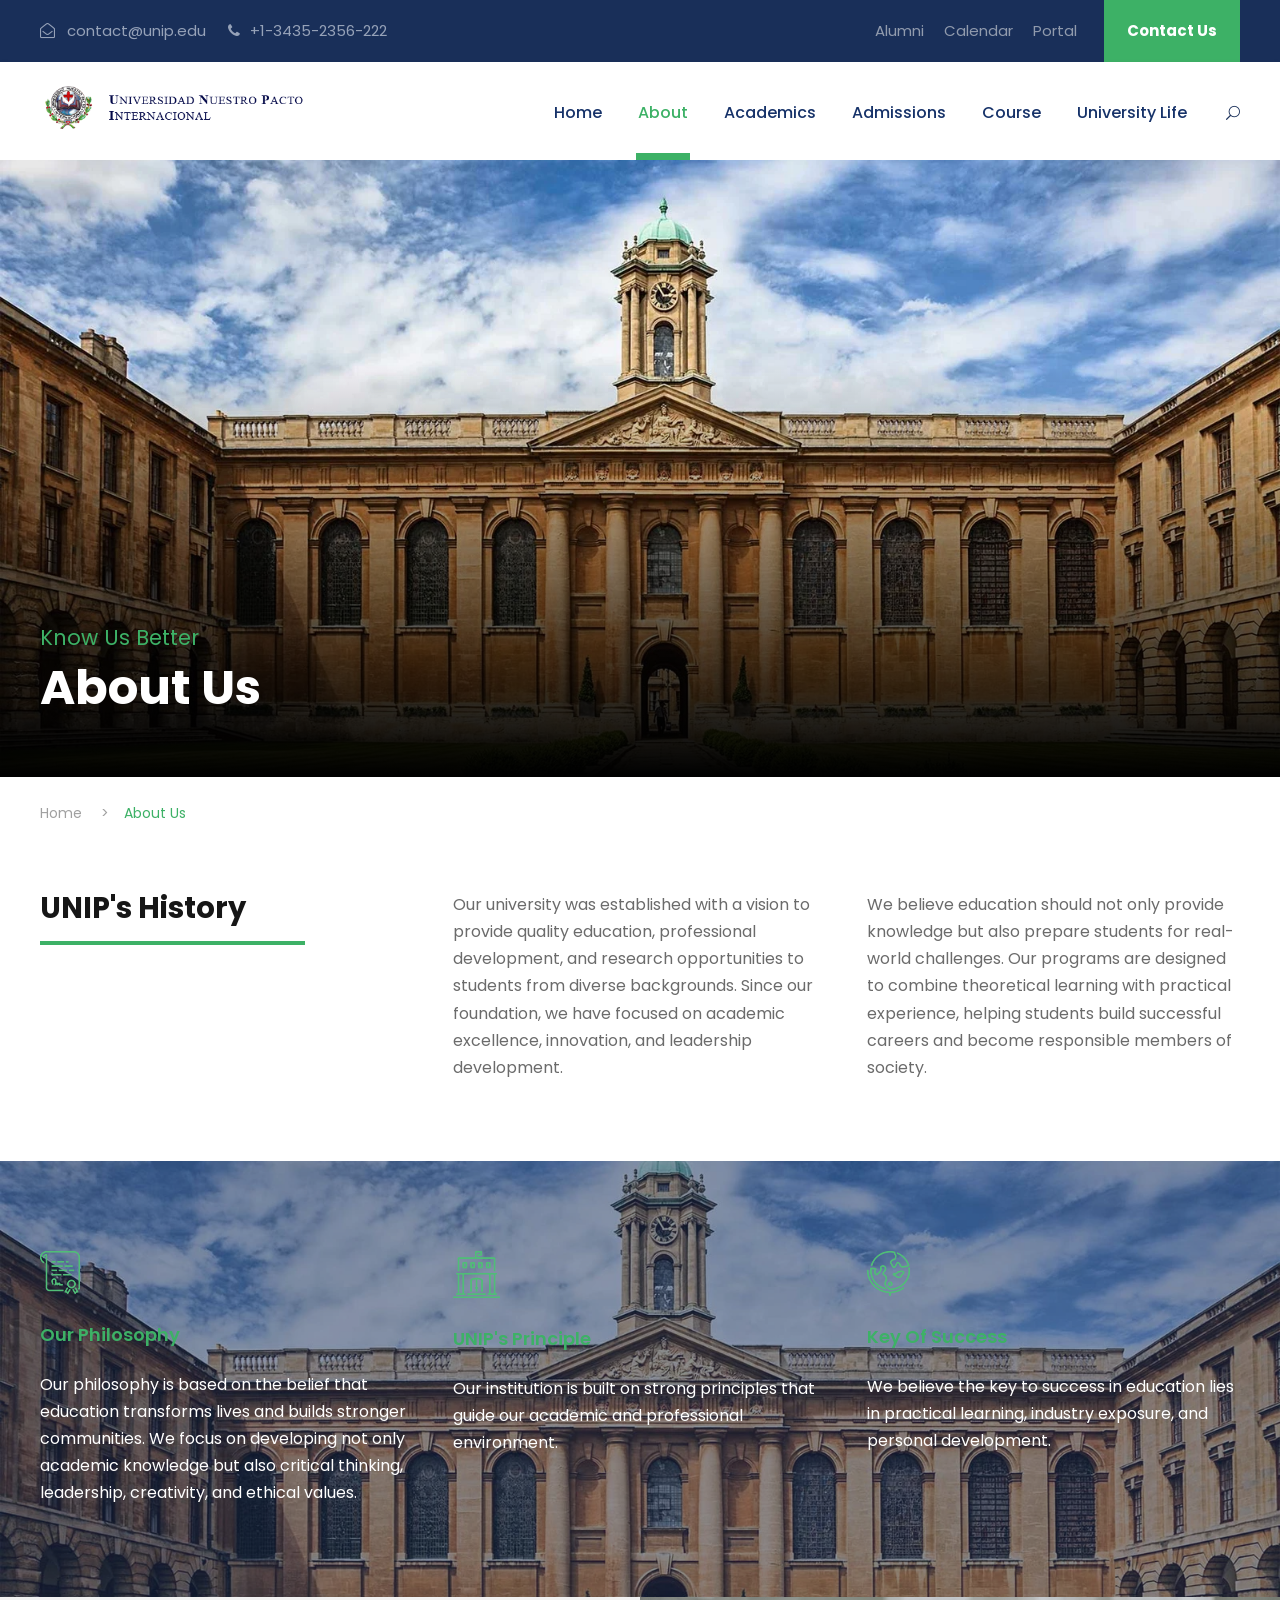
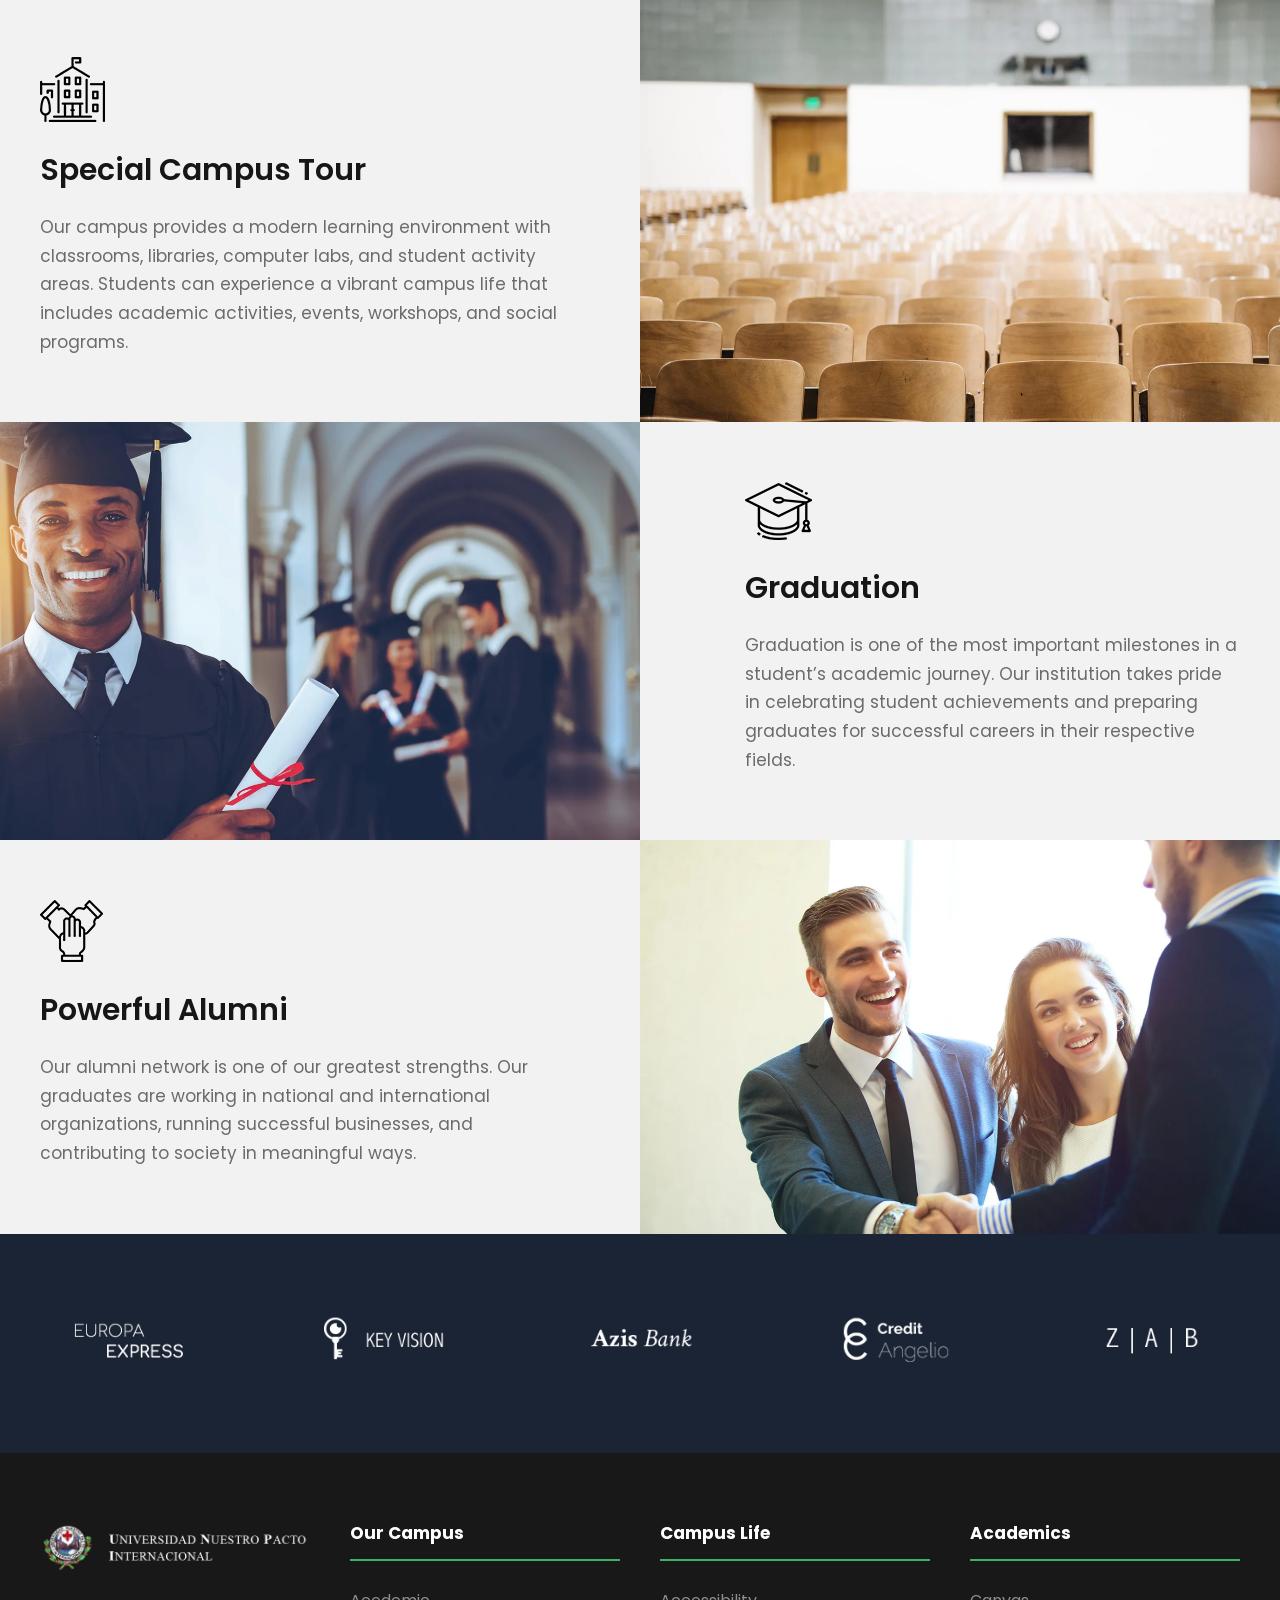
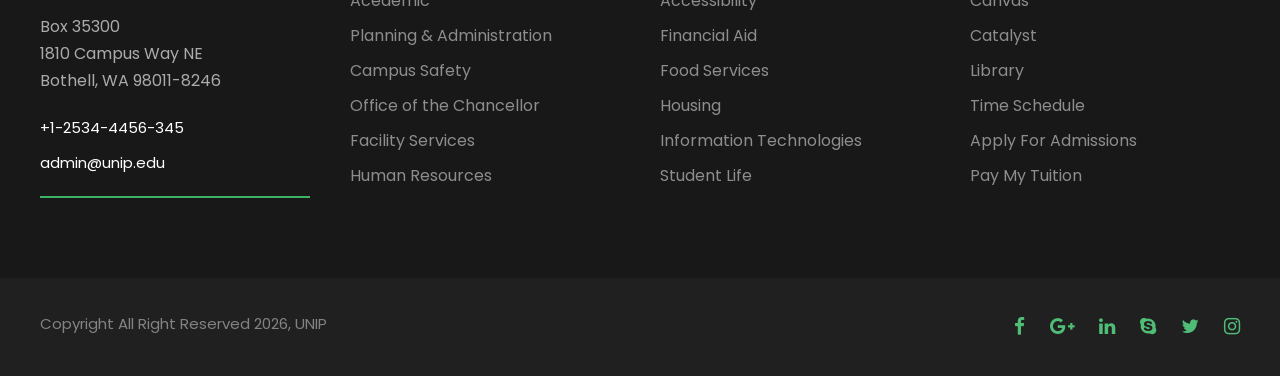
==== commit 89e2a684: "full site upgrade" ====
--- a/kingster/about-us.html
+++ b/kingster/about-us.html
@@ -4,7 +4,7 @@
     <meta charset="UTF-8">
     <meta name="viewport" content="width=device-width, initial-scale=1">
 
-    <title>Kingster &#8211; School, College &amp; University HTML Template</title>
+    <title>UNIP &#8211; School, College &amp; University</title>
 
     <link rel='stylesheet' href='plugins/goodlayers-core/plugins/combine/style.css' type='text/css' media='all' />
     <link rel='stylesheet' href='plugins/goodlayers-core/include/css/page-builder.css' type='text/css' media='all' />
@@ -23,7 +23,7 @@
             <div class="kingster-mobile-header-container kingster-container clearfix">
                 <div class="kingster-logo  kingster-item-pdlr">
                     <div class="kingster-logo-inner">
-                        <a class="" href="index.html"><img src="images/logo.png" alt="" /></a>
+                        <a class="" href="index.html"><img src="images/UNIP-logo.png" alt="" /></a>
                     </div>
                 </div>
                 <div class="kingster-mobile-menu-right">
@@ -42,87 +42,13 @@
                         </div>
                     </div>
                     <div class="kingster-mobile-menu"><a class="kingster-mm-menu-button kingster-mobile-menu-button kingster-mobile-button-hamburger" href="#kingster-mobile-menu"><span></span></a>
-                        <div class="kingster-mm-menu-wrap kingster-navigation-font" id="kingster-mobile-menu" data-slide="right">
+                       <div class="kingster-mm-menu-wrap kingster-navigation-font" id="kingster-mobile-menu" data-slide="right">
                             <ul id="menu-main-navigation" class="m-menu">
-                                <li class="menu-item menu-item-home current-menu-item menu-item-has-children"><a href="index.html">Home</a>
-                                    <ul class="sub-menu">
-                                        <li class="menu-item menu-item-home"><a href="index.html">Homepage 1</a></li>
-                                        <li class="menu-item"><a href="homepage-2.html">Homepage 2</a></li>
-                                    </ul>
+                                <li class="menu-item menu-item-home menu-item-has-children"><a href="index.html">Home</a>
+                                    
                                 </li>
-                                <li class="menu-item menu-item-has-children"><a href="#">Pages</a>
-                                    <ul class="sub-menu">
-                                        <li class="menu-item"><a href="about-us.html">About UNIP</a></li>
-                                        <li class="menu-item menu-item-has-children"><a href="blog-full-right-sidebar-with-frame.html">Blog</a>
-                                            <ul class="sub-menu">
-                                                <li class="menu-item menu-item-has-children"><a href="blog-full-right-sidebar-with-frame.html">Blog Full</a>
-                                                    <ul class="sub-menu">
-                                                        <li class="menu-item"><a href="blog-full-right-sidebar-with-frame.html">Blog Full Right Sidebar With Frame</a></li>
-                                                        <li class="menu-item"><a href="blog-full-left-sidebar-with-frame.html">Blog Full Left Sidebar With Frame</a></li>
-                                                        <li class="menu-item"><a href="blog-full-both-sidebar-with-frame.html">Blog Full Both Sidebar With Frame</a></li>
-                                                        <li class="menu-item"><a href="blog-full-right-sidebar.html">Blog Full Right Sidebar</a></li>
-                                                        <li class="menu-item"><a href="blog-full-left-sidebar.html">Blog Full Left Sidebar</a></li>
-                                                        <li class="menu-item"><a href="blog-full-both-sidebar.html">Blog Full Both Sidebar</a></li>
-                                                    </ul>
-                                                </li>
-                                                <li class="menu-item menu-item-has-children"><a href="blog-grid-3-columns-no-space.html">Blog Grid</a>
-                                                    <ul class="sub-menu">
-                                                        <li class="menu-item"><a href="blog-grid-2-columns.html">Blog Grid 2 Columns</a></li>
-                                                        <li class="menu-item"><a href="blog-grid-3-columns.html">Blog Grid 3 Columns</a></li>
-                                                        <li class="menu-item"><a href="blog-grid-4-columns.html">Blog Grid 4 Columns</a></li>
-                                                        <li class="menu-item"><a href="blog-grid-2-columns-no-space.html">Blog Grid 2 Columns No Space</a></li>
-                                                        <li class="menu-item"><a href="blog-grid-3-columns-no-space.html">Blog Grid 3 Columns No Space</a></li>
-                                                        <li class="menu-item"><a href="blog-grid-4-columns-no-space.html">Blog Grid 4 Columns No Space</a></li>
-                                                    </ul>
-                                                </li>
-
-                                                <li class="menu-item"><a href="standard-post-type.html">Single Post</a></li>
-                                            </ul>
-                                        </li>
-                                        <li class="menu-item menu-item-has-children"><a href="#">Contact</a>
-                                            <ul class="sub-menu">
-                                                <li class="menu-item"><a href="contact.html">Contact</a></li>
-                                                <li class="menu-item"><a href="contact-2.html">Contact 2</a></li>
-                                                <li class="menu-item"><a href="contact-3.html">Contact 3</a></li>
-                                            </ul>
-                                        </li>
-                                        <li class="menu-item menu-item-has-children"><a href="portfolio-3-columns.html">Portfolio</a>
-                                            <ul class="sub-menu">
-                                                <li class="menu-item menu-item-has-children"><a>Portfolio Grid</a>
-                                                    <ul class="sub-menu">
-                                                        <li class="menu-item"><a href="portfolio-2-columns.html">Portfolio 2 Columns</a></li>
-                                                        <li class="menu-item"><a href="portfolio-3-columns.html">Portfolio 3 Columns</a></li>
-                                                        <li class="menu-item"><a href="portfolio-4-columns.html">Portfolio 4 Columns</a></li>
-                                                        <li class="menu-item"><a href="portfolio-5-columns.html">Portfolio 5 Columns</a></li>
-                                                        <li class="menu-item"><a href="portfolio-2-columns-with-frame.html">Portfolio 2 Columns With Frame</a></li>
-                                                        <li class="menu-item"><a href="portfolio-3-columns-with-frame.html">Portfolio 3 Columns With Frame</a></li>
-                                                        <li class="menu-item"><a href="portfolio-4-columns-with-frame.html">Portfolio 4 Columns With Frame</a></li>
-                                                        <li class="menu-item"><a href="portfolio-2-columns-no-space.html">Portfolio 2 Columns No Space</a></li>
-                                                        <li class="menu-item"><a href="portfolio-3-columns-no-space.html">Portfolio 3 Columns No Space</a></li>
-                                                        <li class="menu-item"><a href="portfolio-4-columns-no-space.html">Portfolio 4 Columns No Space</a></li>
-                                                        <li class="menu-item"><a href="portfolio-5-columns-no-space.html">Portfolio 5 Columns No Space</a></li>
-                                                    </ul>
-                                                </li>
-                                                <li class="menu-item menu-item-has-children"><a>Portfolio Masonry</a>
-                                                    <ul class="sub-menu">
-                                                        <li class="menu-item"><a href="portfolio-masonry-4-columns.html">Masonry 4 Columns</a></li>
-                                                        <li class="menu-item"><a href="portfolio-masonry-3-columns.html">Masonry 3 Columns</a></li>
-                                                        <li class="menu-item"><a href="portfolio-masonry-2-columns.html">Masonry 2 Columns</a></li>
-                                                        <li class="menu-item"><a href="portfolio-masonry-4-columns-no-space.html">Masonry 4 Columns No Space</a></li>
-                                                        <li class="menu-item"><a href="portfolio-masonry-3-columns-no-space.html">Masonry 3 Columns No Space</a></li>
-                                                        <li class="menu-item"><a href="portfolio-masonry-2-columns-no-space.html">Masonry 2 Columns No Space</a></li>
-                                                    </ul>
-                                                </li>
-
-                                                <li class="menu-item menu-item-has-children"><a class="sf-with-ul-pre" href="singleportfolio.html">Single Portfolio</a></li>
-                                            </ul>
-                                        </li>
-                                        <li class="menu-item"><a href="gallery.html">Gallery</a></li>
-                                        <li class="menu-item"><a href="price-table.html">Price Table</a></li>
-                                        <li class="menu-item"><a href="maintenance.html">Maintenance</a></li>
-                                        <li class="menu-item"><a href="coming-soon.html">Coming Soon</a></li>
-                                        <li class="menu-item"><a href="404.html">404 Page</a></li>
-                                    </ul>
+                                <li class="menu-item current-menu-item menu-item-has-children"><a href="about-us.html">About</a>
+                                    
                                 </li>
                                 <li class="menu-item menu-item-has-children"><a href="bachelor-of-science-in-business-administration.html">Academics</a>
                                     <ul class="sub-menu">
@@ -146,34 +72,26 @@
                                         </li>
                                         <li class="menu-item menu-item-has-children"><a href="#">Resources</a>
                                             <ul class="sub-menu">
-                                                <li class="menu-item"><a href="bachelor-of-science-in-business-administration.html">Department Page</a></li>
-                                                <li class="menu-item"><a href="finance.html">Major Page</a></li>
-                                                <li class="menu-item"><a href="finance-faculty.html">Faculty Page</a></li>
-                                                <li class="menu-item"><a href="john-hagensy-phd.html">Single Instructor</a></li>
-                                                <li class="menu-item"><a href="introduction-to-financial-accounting.html">Single Course</a></li>
+                                                <li class="menu-item"><a href="bachelor-of-science-in-business-administration.html">Department</a></li>
+                                                <li class="menu-item"><a href="finance.html">Major </a></li>
+                                                <li class="menu-item"><a href="finance-faculty.html">Faculty</a></li>
                                             </ul>
                                         </li>
-                                        <li class="menu-item"><a href="#">Logo</a></li>
                                     </ul>
                                 </li>
                                 <li class="menu-item menu-item-has-children"><a href="apply-to-kingster.html">Admissions</a>
                                     <ul class="sub-menu">
-                                        <li class="menu-item"><a href="apply-to-kingster.html">Apply To Kingster</a></li>
+                                        <li class="menu-item"><a href="apply-to-kingster.html">Apply To kingster</a></li>
                                         <li class="menu-item"><a href="campus-tour.html">Campus Tour</a></li>
                                         <li class="menu-item"><a href="scholarships.html">Scholarships</a></li>
-                                        <li class="menu-item"><a href="athletics.html">Athletics</a></li>
-                                        <li class="menu-item"><a href="give-to-kingster.html">Give To Kingster</a></li>
+                                        <li class="menu-item"><a href="give-to-kingster.html">Give To kingster</a></li>
                                         <li class="menu-item"><a href="alumni.html">Alumni</a></li>
                                         <li class="menu-item"><a href="event-calendar.html">Event Calendar</a></li>
                                     </ul>
                                 </li>
-                                <li class="menu-item menu-item-has-children"><a href="#">Courses</a>
-                                    <ul class="sub-menu">
-                                        <li class="menu-item"><a href="course-list-1.html">Course List 1</a></li>
-                                        <li class="menu-item"><a href="course-list-2.html">Course List 2</a></li>
-                                    </ul>
+                                <li class="menu-item menu-item-has-children"><a href="courses.html">Course</a>
+                                    
                                 </li>
-                                <li class="menu-item"><a href="athletics.html">Athletics</a></li>
                                 <li class="menu-item"><a href="university-life.html">University Life</a></li>
                             </ul>
                         </div>
@@ -188,14 +106,14 @@
                 <div class="kingster-top-bar-background"></div>
                 <div class="kingster-top-bar-container kingster-container ">
                     <div class="kingster-top-bar-container-inner clearfix">
-                        <div class="kingster-top-bar-left kingster-item-pdlr"><i class="fa fa-envelope-open-o" id="i_983a_0"></i> contact@KUTheme.edu <i class="fa fa-phone" id="i_983a_1"></i> +1-3435-2356-222</div>
+                        <div class="kingster-top-bar-left kingster-item-pdlr"><i class="fa fa-envelope-open-o" id="i_fd84_0"></i> contact@unip.edu <i class="fa fa-phone" id="i_fd84_1"></i> +1-3435-2356-222</div>
                         <div class="kingster-top-bar-right kingster-item-pdlr">
                             <ul id="kingster-top-bar-menu" class="sf-menu kingster-top-bar-menu kingster-top-bar-right-menu">
                                 <li class="menu-item kingster-normal-menu"><a href="#">Alumni</a></li>
                                 <li class="menu-item kingster-normal-menu"><a href="#">Calendar</a></li>
                                 <li class="menu-item kingster-normal-menu"><a href="#">Portal</a></li>
                             </ul>
-                            <div class="kingster-top-bar-right-social"></div><a class="kingster-top-bar-right-button" href="#" target="_blank">Support KU</a></div>
+                            <div class="kingster-top-bar-right-social"></div><a class="kingster-top-bar-right-button" href="contact.html" target="_blank">Contact Us</a></div>
                     </div>
                 </div>
             </div>
@@ -205,91 +123,17 @@
                     <div class="kingster-header-container-inner clearfix">
                         <div class="kingster-logo  kingster-item-pdlr">
                             <div class="kingster-logo-inner">
-                                <a class="" href="index.html"><img src="images/logo.png" alt="" /></a>
+                                <a class="" href="index.html"><img src="images/UNIP-logo.png" alt="" /></a>
                             </div>
                         </div>
                         <div class="kingster-navigation kingster-item-pdlr clearfix ">
                             <div class="kingster-main-menu" id="kingster-main-menu">
                                 <ul id="menu-main-navigation-1" class="sf-menu">
-                                    <li class="menu-item menu-item-home menu-item-has-children kingster-normal-menu"><a href="index.html" class="sf-with-ul-pre">Home</a>
-                                        <ul class="sub-menu">
-                                            <li class="menu-item menu-item-home" data-size="60"><a href="index.html">Homepage 1</a></li>
-                                            <li class="menu-item" data-size="60"><a href="homepage-2.html">Homepage 2</a></li>
-                                        </ul>
+                                    <li class="menu-item menu-item-home  menu-item-has-children kingster-normal-menu"><a href="index.html" class="sf-with-ul-pre">Home</a>
+                                       
                                     </li>
-                                    <li class="menu-item  current-menu-item  menu-item-has-children kingster-normal-menu"><a href="#" class="sf-with-ul-pre">Pages</a>
-                                        <ul class="sub-menu">
-                                            <li class="menu-item" data-size="60"><a href="about-us.html">About KU</a></li>
-                                            <li class="menu-item menu-item-has-children" data-size="60"><a href="blog-full-right-sidebar-with-frame.html" class="sf-with-ul-pre">Blog</a>
-                                                <ul class="sub-menu">
-                                                    <li class="menu-item menu-item-has-children"><a href="blog-full-right-sidebar-with-frame.html" class="sf-with-ul-pre">Blog Full</a>
-                                                        <ul class="sub-menu">
-                                                            <li class="menu-item"><a href="blog-full-right-sidebar-with-frame.html">Blog Full Right Sidebar With Frame</a></li>
-                                                            <li class="menu-item"><a href="blog-full-left-sidebar-with-frame.html">Blog Full Left Sidebar With Frame</a></li>
-                                                            <li class="menu-item"><a href="blog-full-both-sidebar-with-frame.html">Blog Full Both Sidebar With Frame</a></li>
-                                                            <li class="menu-item"><a href="blog-full-right-sidebar.html">Blog Full Right Sidebar</a></li>
-                                                            <li class="menu-item"><a href="blog-full-left-sidebar.html">Blog Full Left Sidebar</a></li>
-                                                            <li class="menu-item"><a href="blog-full-both-sidebar.html">Blog Full Both Sidebar</a></li>
-                                                        </ul>
-                                                    </li>
-                                                    <li class="menu-item menu-item-has-children"><a href="blog-grid-3-columns-no-space.html" class="sf-with-ul-pre">Blog Grid</a>
-                                                        <ul class="sub-menu">
-                                                            <li class="menu-item"><a href="blog-grid-2-columns.html">Blog Grid 2 Columns</a></li>
-                                                            <li class="menu-item"><a href="blog-grid-3-columns.html">Blog Grid 3 Columns</a></li>
-                                                            <li class="menu-item"><a href="blog-grid-4-columns.html">Blog Grid 4 Columns</a></li>
-                                                            <li class="menu-item"><a href="blog-grid-2-columns-no-space.html">Blog Grid 2 Columns No Space</a></li>
-                                                            <li class="menu-item"><a href="blog-grid-3-columns-no-space.html">Blog Grid 3 Columns No Space</a></li>
-                                                            <li class="menu-item"><a href="blog-grid-4-columns-no-space.html">Blog Grid 4 Columns No Space</a></li>
-                                                        </ul>
-                                                    </li>
-
-                                                    <li class="menu-item"><a href="standard-post-type.html">Single Post</a></li>
-                                                </ul>
-                                            </li>
-                                            <li class="menu-item menu-item-has-children" data-size="60"><a href="#" class="sf-with-ul-pre">Contact</a>
-                                                <ul class="sub-menu">
-                                                    <li class="menu-item"><a href="contact.html">Contact</a></li>
-                                                    <li class="menu-item"><a href="contact-2.html">Contact 2</a></li>
-                                                    <li class="menu-item"><a href="contact-3.html">Contact 3</a></li>
-                                                </ul>
-                                            </li>
-                                            <li class="menu-item menu-item-has-children" data-size="60"><a href="portfolio-3-columns.html" class="sf-with-ul-pre">Portfolio</a>
-                                                <ul class="sub-menu">
-                                                    <li class="menu-item menu-item-has-children"><a class="sf-with-ul-pre">Portfolio Grid</a>
-                                                        <ul class="sub-menu">
-                                                            <li class="menu-item"><a href="portfolio-2-columns.html">Portfolio 2 Columns</a></li>
-                                                            <li class="menu-item"><a href="portfolio-3-columns.html">Portfolio 3 Columns</a></li>
-                                                            <li class="menu-item"><a href="portfolio-4-columns.html">Portfolio 4 Columns</a></li>
-                                                            <li class="menu-item"><a href="portfolio-5-columns.html">Portfolio 5 Columns</a></li>
-                                                            <li class="menu-item"><a href="portfolio-2-columns-with-frame.html">Portfolio 2 Columns With Frame</a></li>
-                                                            <li class="menu-item"><a href="portfolio-3-columns-with-frame.html">Portfolio 3 Columns With Frame</a></li>
-                                                            <li class="menu-item"><a href="portfolio-4-columns-with-frame.html">Portfolio 4 Columns With Frame</a></li>
-                                                            <li class="menu-item"><a href="portfolio-2-columns-no-space.html">Portfolio 2 Columns No Space</a></li>
-                                                            <li class="menu-item"><a href="portfolio-3-columns-no-space.html">Portfolio 3 Columns No Space</a></li>
-                                                            <li class="menu-item"><a href="portfolio-4-columns-no-space.html">Portfolio 4 Columns No Space</a></li>
-                                                            <li class="menu-item"><a href="portfolio-5-columns-no-space.html">Portfolio 5 Columns No Space</a></li>
-                                                        </ul>
-                                                    </li>
-                                                    <li class="menu-item menu-item-has-children"><a class="sf-with-ul-pre">Portfolio Masonry</a>
-                                                        <ul class="sub-menu">
-                                                            <li class="menu-item"><a href="portfolio-masonry-4-columns.html">Masonry 4 Columns</a></li>
-                                                            <li class="menu-item"><a href="portfolio-masonry-3-columns.html">Masonry 3 Columns</a></li>
-                                                            <li class="menu-item"><a href="portfolio-masonry-2-columns.html">Masonry 2 Columns</a></li>
-                                                            <li class="menu-item"><a href="portfolio-masonry-4-columns-no-space.html">Masonry 4 Columns No Space</a></li>
-                                                            <li class="menu-item"><a href="portfolio-masonry-3-columns-no-space.html">Masonry 3 Columns No Space</a></li>
-                                                            <li class="menu-item"><a href="portfolio-masonry-2-columns-no-space.html">Masonry 2 Columns No Space</a></li>
-                                                        </ul>
-                                                    </li>
-
-                                                 <li class="menu-item menu-item-has-children"><a class="sf-with-ul-pre" href="singleportfolio.html">Single Portfolio</a></li>
-                                                </ul>
-                                            </li>
-                                            <li class="menu-item" data-size="60"><a href="gallery.html">Gallery</a></li>
-                                            <li class="menu-item" data-size="60"><a href="price-table.html">Price Table</a></li>
-                                            <li class="menu-item" data-size="60"><a href="maintenance.html">Maintenance</a></li>
-                                            <li class="menu-item" data-size="60"><a href="coming-soon.html">Coming Soon</a></li>
-                                            <li class="menu-item" data-size="60"><a href="404.html">404 Page</a></li>
-                                        </ul>
+                                    <li class="menu-item current-menu-item menu-item-has-children kingster-normal-menu"><a href="about-us.html">About</a></a>
+                                        
                                     </li>
                                     <li class="menu-item menu-item-has-children kingster-mega-menu"><a href="bachelor-of-science-in-business-administration.html" class="sf-with-ul-pre">Academics</a>
                                         <div class="sf-mega sf-mega-full megaimg">
@@ -314,37 +158,31 @@
                                                 </li>
                                                 <li class="menu-item menu-item-has-children" data-size="15"><a href="#" class="sf-with-ul-pre">Resources</a>
                                                     <ul class="sub-menu">
-                                                        <li class="menu-item"><a href="bachelor-of-science-in-business-administration.html">Department Page</a></li>
-                                                        <li class="menu-item"><a href="finance.html">Major Page</a></li>
-                                                        <li class="menu-item"><a href="finance-faculty.html">Faculty Page</a></li>
-                                                        <li class="menu-item"><a href="john-hagensy-phd.html">Single Instructor</a></li>
-                                                        <li class="menu-item"><a href="introduction-to-financial-accounting.html">Single Course</a></li>
+                                                        <li class="menu-item"><a href="bachelor-of-science-in-business-administration.html">Department</a></li>
+                                                        <li class="menu-item"><a href="finance.html">Major </a></li>
+                                                        <li class="menu-item"><a href="finance-faculty.html">Faculty</a></li>
                                                     </ul>
                                                 </li>
                                                 <li class="menu-item" data-size="15">
-                                                    <div class="kingster-mega-menu-section-content"><img src="upload/mega-menu-logo.png" id="img_983a_0" alt="" /> <span id="span_983a_0">Academic offerings include 95 majors, 86 minors, and more than 100 in-major specializations</span></div>
+                                                    <div class="kingster-mega-menu-section-content"><img src="images/UNIP-logo.png" id="img_fd84_0" alt="" /> <span id="span_fd84_0">Academic offerings include 95 majors, 86 minors, and more than 100 in-major specializations</span></div>
                                                 </li>
                                             </ul>
                                         </div>
                                     </li>
                                     <li class="menu-item menu-item-has-children kingster-normal-menu"><a href="apply-to-kingster.html" class="sf-with-ul-pre">Admissions</a>
                                         <ul class="sub-menu">
-                                            <li class="menu-item" data-size="60"><a href="apply-to-kingster.html">Apply To Kingster</a></li>
+                                            <li class="menu-item" data-size="60"><a href="apply-to-kingster.html">Apply To kingster</a></li>
                                             <li class="menu-item" data-size="60"><a href="campus-tour.html">Campus Tour</a></li>
                                             <li class="menu-item" data-size="60"><a href="scholarships.html">Scholarships</a></li>
                                             <li class="menu-item" data-size="60"><a href="athletics.html">Athletics</a></li>
-                                            <li class="menu-item" data-size="60"><a href="give-to-kingster.html">Give To Kingster</a></li>
+                                            <li class="menu-item" data-size="60"><a href="give-to-kingster.html">Give To kingster</a></li>
                                             <li class="menu-item" data-size="60"><a href="alumni.html">Alumni</a></li>
                                             <li class="menu-item" data-size="60"><a href="event-calendar.html">Event Calendar</a></li>
                                         </ul>
                                     </li>
-                                    <li class="menu-item menu-item-has-children kingster-normal-menu"><a href="#" class="sf-with-ul-pre">Courses</a>
-                                        <ul class="sub-menu">
-                                            <li class="menu-item" data-size="60"><a href="course-list-1.html">Course List 1</a></li>
-                                            <li class="menu-item" data-size="60"><a href="course-list-2.html">Course List 2</a></li>
-                                        </ul>
+                                    <li class="menu-item menu-item-has-children kingster-normal-menu"><a href="courses.html">Course</a>
+                                       
                                     </li>
-                                    <li class="menu-item kingster-normal-menu"><a href="athletics.html">Athletics</a></li>
                                     <li class="menu-item kingster-normal-menu"><a href="university-life.html">University Life</a></li>
                                 </ul>
                                 <div class="kingster-navigation-slide-bar" id="kingster-navigation-slide-bar"></div>
@@ -403,7 +241,7 @@
                                             <div class="gdlr-core-pbf-element">
                                                 <div class="gdlr-core-title-item gdlr-core-item-pdb clearfix  gdlr-core-left-align gdlr-core-title-item-caption-top gdlr-core-item-pdlr" id="div_983a_4">
                                                     <div class="gdlr-core-title-item-title-wrap clearfix">
-                                                        <h3 class="gdlr-core-title-item-title gdlr-core-skin-title " id="h3_983a_0">Kingster’s History</h3></div>
+                                                        <h3 class="gdlr-core-title-item-title gdlr-core-skin-title " id="h3_983a_0">UNIP's History</h3></div>
                                                 </div>
                                             </div>
                                             <div class="gdlr-core-pbf-element">
@@ -486,7 +324,7 @@
                                             <div class="gdlr-core-pbf-element">
                                                 <div class="gdlr-core-title-item gdlr-core-item-pdb clearfix  gdlr-core-left-align gdlr-core-title-item-caption-top gdlr-core-item-pdlr" id="div_983a_16">
                                                     <div class="gdlr-core-title-item-title-wrap clearfix">
-                                                        <h3 class="gdlr-core-title-item-title gdlr-core-skin-title " id="h3_983a_2">Kingster's Principle</h3></div>
+                                                        <h3 class="gdlr-core-title-item-title gdlr-core-skin-title " id="h3_983a_2">UNIP's Principle</h3></div>
                                                 </div>
                                             </div>
                                             <div class="gdlr-core-pbf-element">
@@ -684,14 +522,14 @@
                         <div class="kingster-footer-column kingster-item-pdlr kingster-column-15">
                             <div id="text-2" class="widget widget_text kingster-widget">
                                 <div class="textwidget">
-                                    <p><img src="upload/footer-logo.png" alt="" />
+                                    <p><img src="upload/UNIP-logo-white.png" alt="" />
                                         <br /> <span class="gdlr-core-space-shortcode" id="span_983a_1"></span>
                                         <br /> Box 35300
                                         <br /> 1810 Campus Way NE
                                         <br /> Bothell, WA 98011-8246</p>
                                     <p><span id="span_983a_2">+1-2534-4456-345</span>
                                         <br /> <span class="gdlr-core-space-shortcode" id="span_983a_3"></span>
-                                        <br /> <a id="a_983a_0" href="mailto:admin@kingsteruni.edu">admin@kingsteruni.edu</a></p>
+                                        <br /> <a id="a_983a_0" href="mailto:admin@unip.edu">admin@unip.edu</a></p>
                                     <div class="gdlr-core-divider-item gdlr-core-divider-item-normal gdlr-core-left-align">
                                         <div class="gdlr-core-divider-line gdlr-core-skin-divider" id="div_983a_49"></div>
                                     </div>
@@ -748,7 +586,7 @@
                 
                 <div class="kingster-copyright-wrapper">
                     <div class="kingster-copyright-container kingster-container clearfix">
-                        <div class="kingster-copyright-left kingster-item-pdlr">Copyright All Right Reserved 2019, Max Themes</div>
+                        <div class="kingster-copyright-left kingster-item-pdlr">Copyright All Right Reserved 2026, UNIP</div>
                         <div class="kingster-copyright-right kingster-item-pdlr">
                             <div class="gdlr-core-social-network-item gdlr-core-item-pdb  gdlr-core-none-align" id="div_983a_50">
                                 <a href="#" target="_blank" class="gdlr-core-social-network-icon" title="facebook">
--- a/kingster/css/style-core.css
+++ b/kingster/css/style-core.css
@@ -6152,7 +6152,7 @@
 }
 
 .megaimg {
-	background-image: url('../upload/mega-menu-bg.jpg');  
+	background-image: url('../upload/mega-menu-bg.webp');  
 	background-position: bottom right;  
 	background-repeat: no-repeat;
 }
--- a/kingster/css/unip-style-custom.css
+++ b/kingster/css/unip-style-custom.css
@@ -32,7 +32,7 @@
     width: 84px; text-align: center; padding: 27px 0px 27px 8px; margin-top: -42px; margin-left: -42px; background: #fff; 
     border-radius: 50%; -moz-border-radius: 50%; -webkit-border-radius: 50%; }
 .gdlr-core-tab-item .gdlr-core-tab-item-wrap{ overflow: hidden; }
-.gdlr-core-tab-item .gdlr-core-tab-item-image-background{ display: block; width: 100%; height: 100%; background-size: cover;a background-position: center; }
+.gdlr-core-tab-item .gdlr-core-tab-item-image-background{ display: block; width: 100%; height: 100%; background-size: cover; background-position: center; }
 
 .gdlr-core-blockquote-item .gdlr-core-blockquote-item-content{ font-style: normal; }
 .gdlr-core-blockquote-item .gdlr-core-blockquote-item-author{ font-style: normal; }
@@ -782,10 +782,10 @@
 #div_1dd7_78{font-size: 19px ;font-weight: 500 ;text-transform: none ;color: #ffffff ;}
 #div_1dd7_79{padding: 90px 0px 60px 0px;}
 #div_1dd7_80{background-color: #efefef ;}
-#span_1dd7_1{background-image: url(../upload/tab-1-1.jpg) ;}
-#span_1dd7_2{background-image: url(../upload/tab-2.jpg) ;}
-#span_1dd7_3{background-image: url(../upload/tab-3.jpg) ;}
-#span_1dd7_4{background-image: url(../upload/tab-4.jpg) ;}
+#span_1dd7_1{background-image: url(../upload/tab-1-1.webp) ;}
+#span_1dd7_2{background-image: url(../upload/tab-2.webp) ;}
+#span_1dd7_3{background-image: url(../upload/tab-3.webp) ;}
+#span_1dd7_4{background-image: url(../upload/tab-4.webp) ;}
 #1{background-color: #ffffff ;background-image: url(../upload/tab-bg.png) ;background-position: top right ;}
 #h3_1dd7_24{font-size: 22px ;font-weight: 700 ;text-transform: none ;color: #314e85 ;}
 #2{background-color: #ffffff ;background-image: url(../upload/tab-bg.png) ;background-position: top right ;}
@@ -797,7 +797,7 @@
 #gdlr-core-wrapper-3{padding: 60px 0px 5px 0px;}
 #div_1dd7_81{max-width: 1280px ;}
 #div_1dd7_82{padding: 80px 50px 80px 50px;}
-#div_1dd7_83{background-image: url(../upload/col-bg-1.jpg) ;background-size: cover ;background-position: center ;}
+#div_1dd7_83{background-image: url(../upload/col-bg-1.webp) ;background-size: cover ;background-position: center ;}
 #div_1dd7_84{padding-bottom: 0px ;}
 #h3_1dd7_28{font-size: 18px ;font-weight: 700 ;letter-spacing: 0px ;text-transform: none ;color: #ffffff ;}
 #span_1dd7_5{font-size: 15px ;font-style: normal ;color: #d4e1f8 ;}
@@ -807,7 +807,7 @@
 #h3_1dd7_29{font-size: 18px ;font-weight: 700 ;letter-spacing: 0px ;text-transform: none ;color: #ffffff ;}
 #span_1dd7_6{font-size: 15px ;font-style: normal ;color: #d4e1f8 ;}
 #div_1dd7_88{padding: 80px 50px 80px 50px;}
-#div_1dd7_89{background-image: url(../upload/col-bg-3.jpg) ;background-size: cover ;background-position: center ;}
+#div_1dd7_89{background-image: url(../upload/col-bg-3.webp) ;background-size: cover ;background-position: center ;}
 #div_1dd7_90{padding-bottom: 0px ;}
 #h3_1dd7_30{font-size: 18px ;font-weight: 700 ;letter-spacing: 0px ;text-transform: none ;color: #ffffff ;}
 #span_1dd7_7{font-size: 15px ;font-style: normal ;color: #d4e1f8 ;}
@@ -827,7 +827,7 @@
 #a_1dd7_7{font-size: 14px ;letter-spacing: 1px ;color: #475c87 ;padding: 0px 0px 0px 0px;text-transform: none ;border-radius: 0px;-moz-border-radius: 0px;-webkit-border-radius: 0px;}
 #i_1dd7_2{color: #475c87 ;}
 #div_1dd7_100{margin: 0px 20px 0px 0px;padding: 115px 25px 15px 25px;}
-#div_1dd7_101{background-image: url(../upload/newsletter-bg.jpg) ;background-size: cover ;background-position: center ;}
+#div_1dd7_101{background-image: url(../upload/newsletter-bg.webp) ;background-size: cover ;background-position: center ;}
 #div_1dd7_102{padding-bottom: 55px ;}
 #div_1dd7_103{border-width: 0px;margin: 0px 0px 0px 0px;}
 #div_1dd7_104{padding-bottom: 50px ;}
